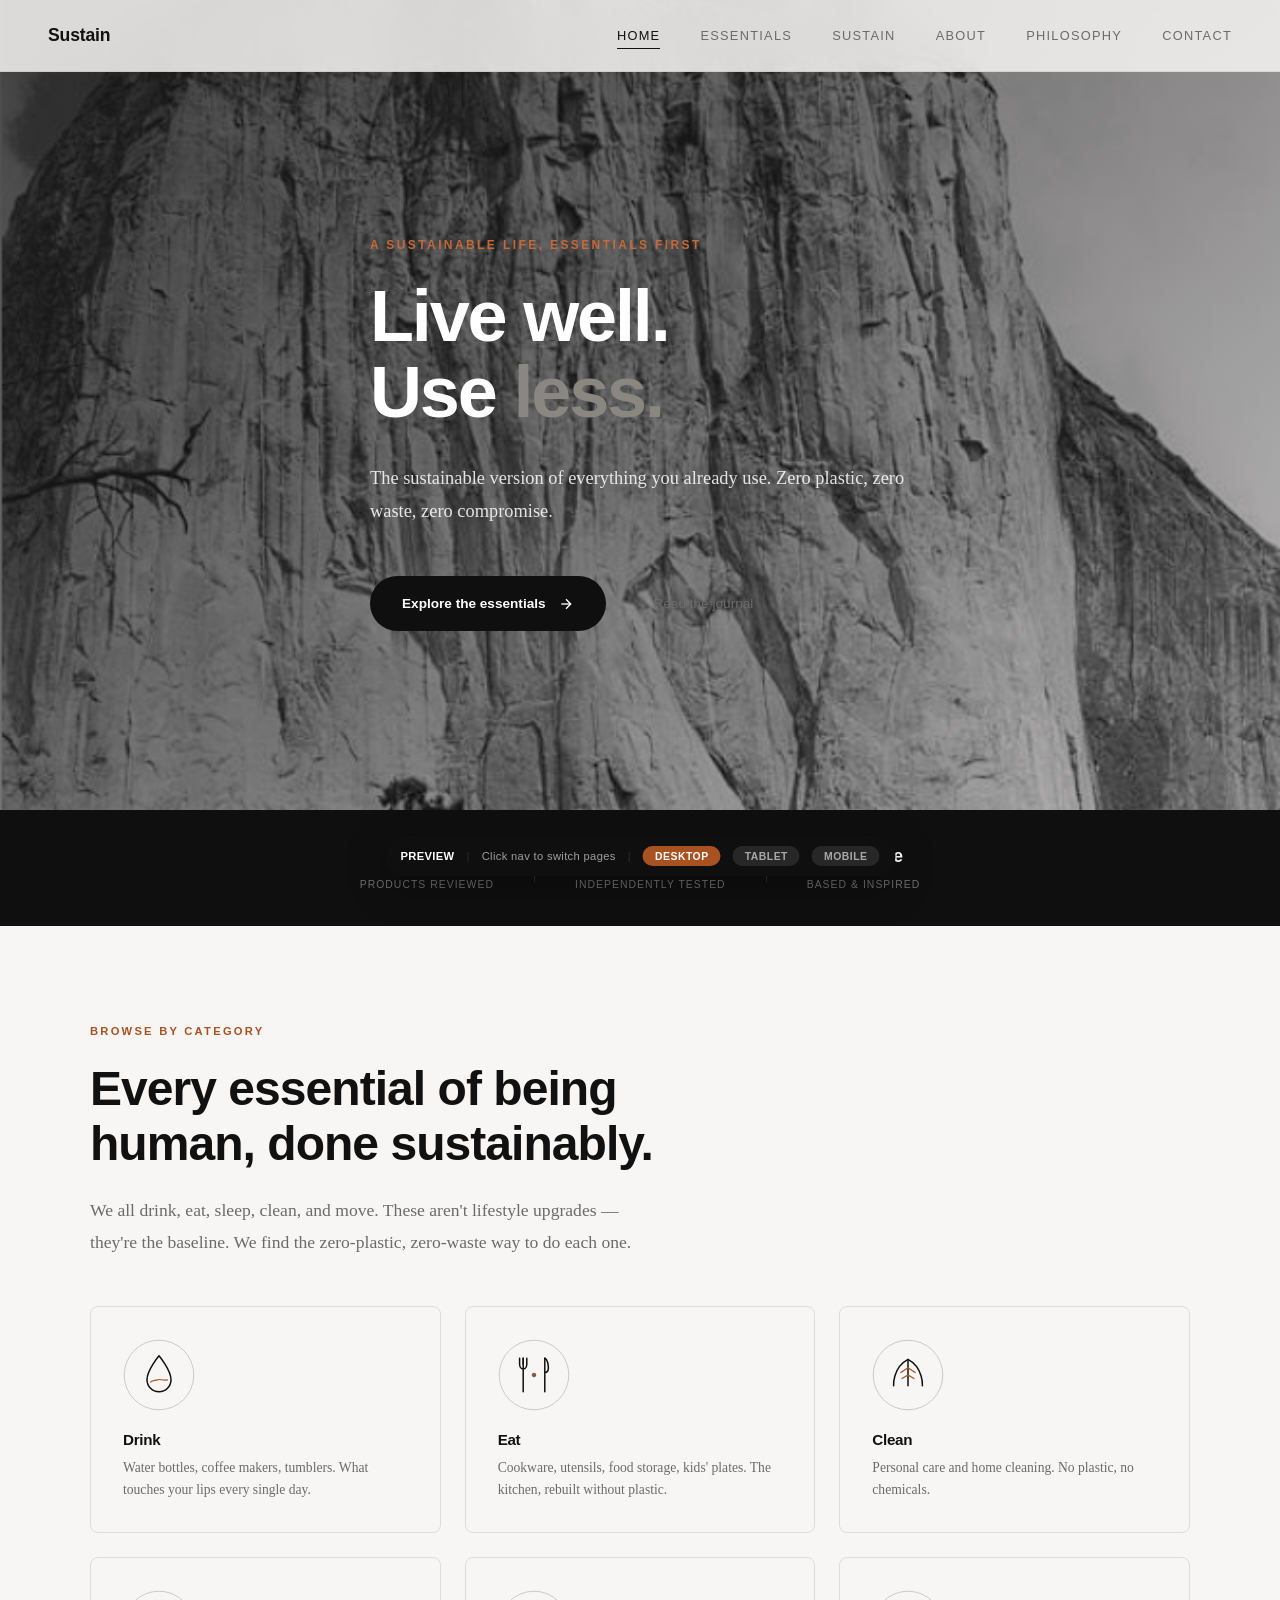
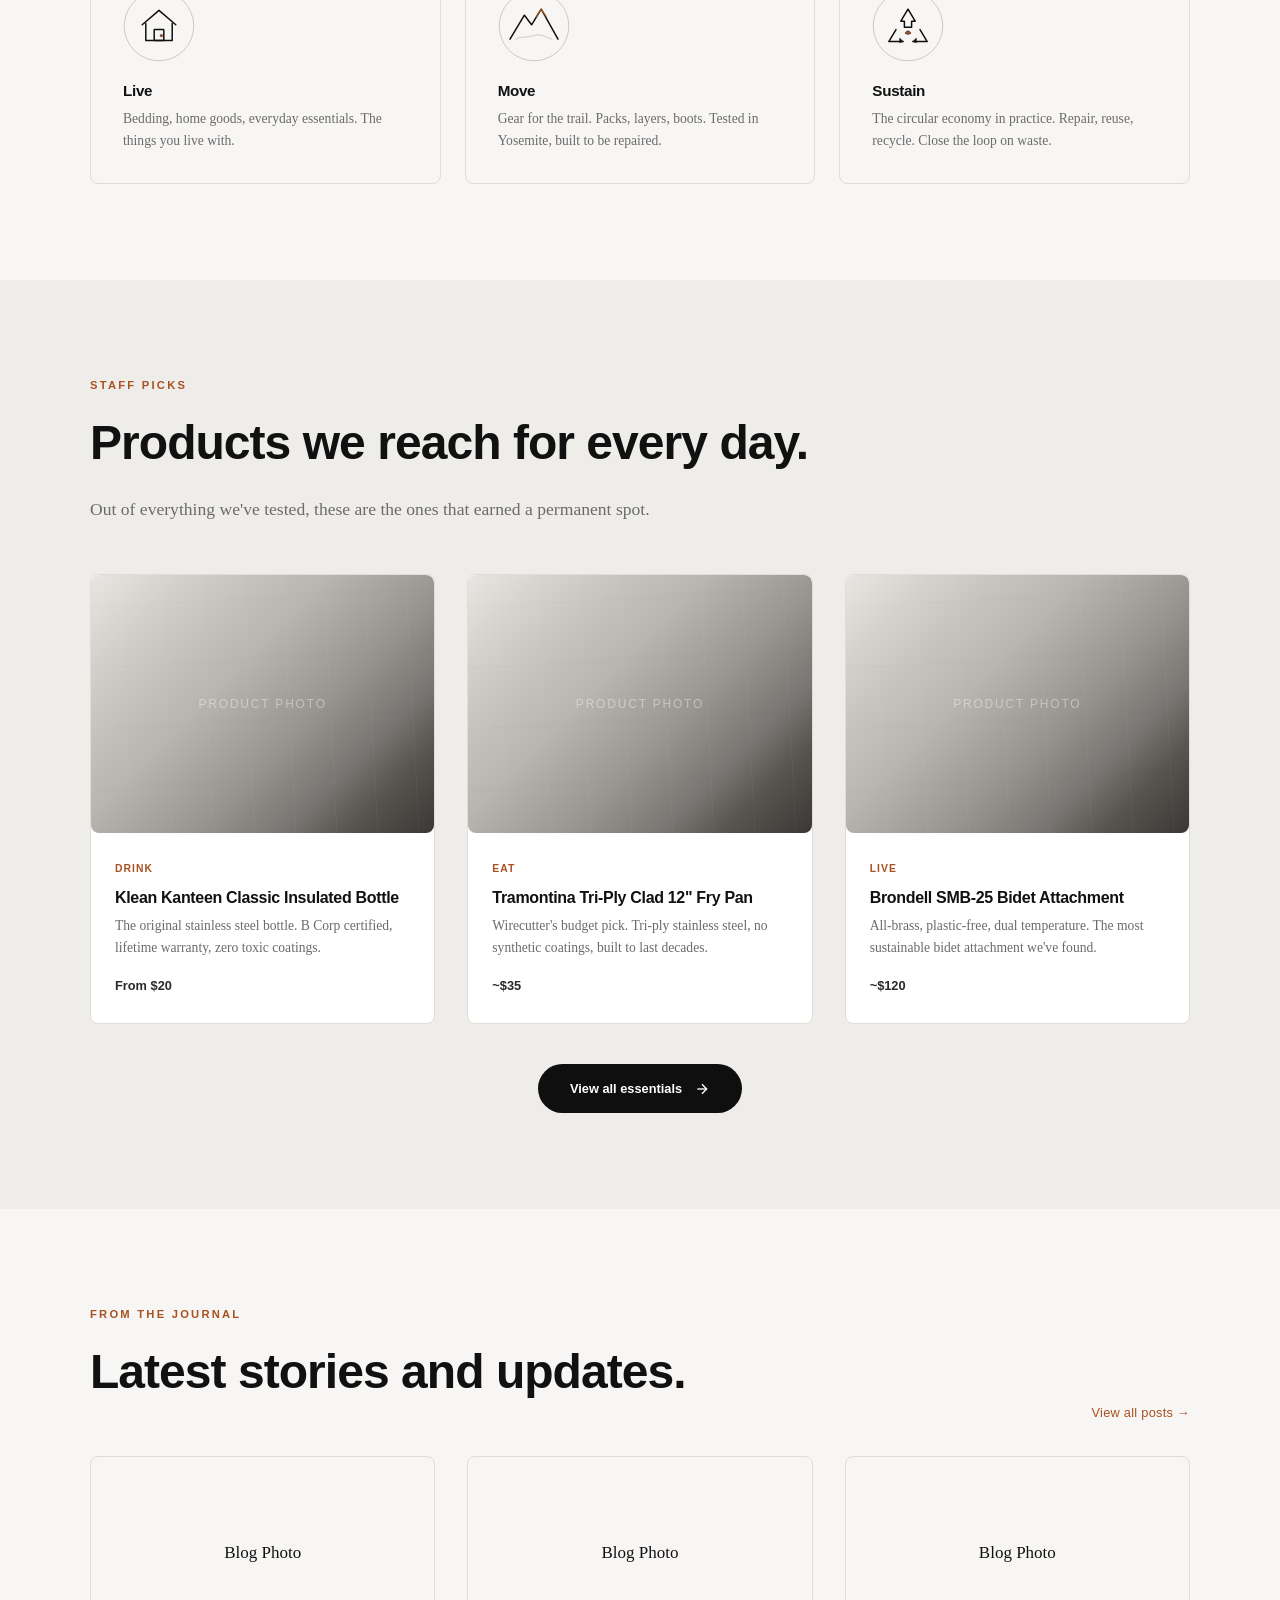
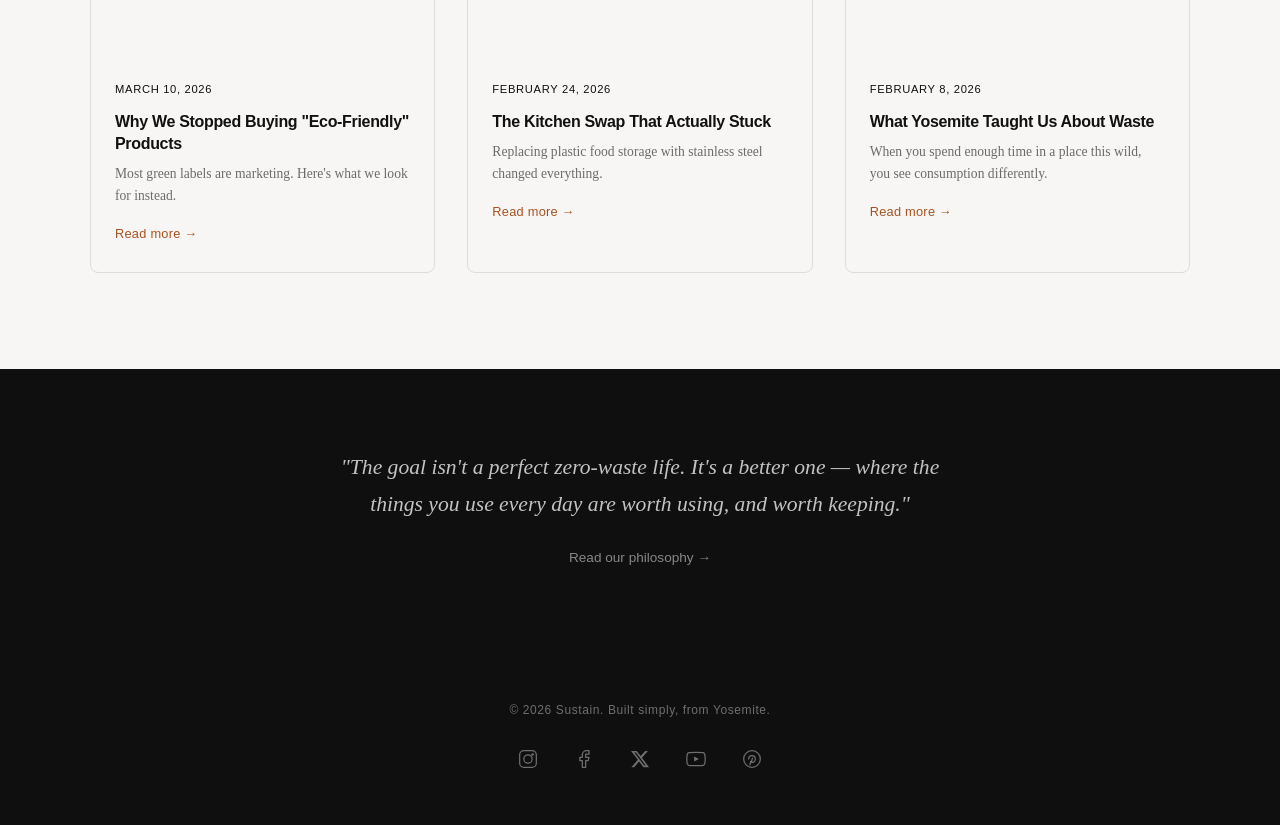
==== index.html @ 2520580f "Add index.html for GitHub Pages compatibility Copies preview.html to index.html so GitHub Pages serv" ====
<!DOCTYPE html>
<html lang="en">
<head>
    <meta charset="UTF-8">
    <meta name="viewport" content="width=device-width, initial-scale=1">
    <title>Sustain — Website Preview</title>
    <style>
/* ═══════════════════════════════════════════════════════════════════════════
   EL CAPITAN — Ultra-modern, smooth granite aesthetic
   Cool stone, dark mineral veins, one warm rust accent.
   Feels like touching the face of a 3,000-foot monolith.
   ═══════════════════════════════════════════════════════════════════════════ */

:root {
    --primary:       #0F0F0F;
    --accent:        #A85121;
    --accent-warm:   #C4693A;
    --stone-dark:    #2A2A2A;
    --stone-mid:     #8A8680;
    --stone-light:   #C8C5BF;
    --stone-pale:    #E8E6E2;
    --surface:       #F7F6F4;
    --surface-alt:   #EFEDEA;
    --text:          #111111;
    --text-secondary:#6B6B6B;
    --border:        #E0DDD8;

    --font-display: 'Helvetica Neue', Helvetica, Arial, sans-serif;
    --font-body:    Georgia, 'Times New Roman', serif;
    --font-mono:    'SF Mono', 'Consolas', monospace;

    --ease-out: cubic-bezier(0.16, 1, 0.3, 1);
    --ease-smooth: cubic-bezier(0.4, 0, 0.2, 1);
    --radius-sm: 4px;
    --radius-md: 8px;
    --radius-lg: 16px;
}

*, *::before, *::after { box-sizing: border-box; margin: 0; padding: 0; }

html { scroll-behavior: smooth; }

body {
    font-family: var(--font-body);
    font-size: 17px;
    color: var(--text);
    background-color: var(--surface);
    line-height: 1.7;
    -webkit-font-smoothing: antialiased;
    -moz-osx-font-smoothing: grayscale;
    overflow-x: hidden;
}

::selection {
    background-color: var(--accent);
    color: #fff;
}

@media (prefers-reduced-motion: reduce) {
    *, *::before, *::after {
        animation-duration: 0.01ms !important;
        transition-duration: 0.01ms !important;
        scroll-behavior: auto !important;
    }
}

/* ── Skip Link ──────────────────────────────────────────────────────── */
.skip-link {
    position: absolute;
    top: -100%;
    left: 2rem;
    z-index: 10000;
    background: var(--primary);
    color: #fff;
    padding: 0.5rem 1rem;
    font-family: var(--font-display);
    font-size: 0.85rem;
    text-decoration: none;
    border-radius: var(--radius-sm);
}
.skip-link:focus { top: 0.5rem; }

:focus-visible {
    outline: 2px solid var(--accent);
    outline-offset: 2px;
}

/* ── Global Typography ──────────────────────────────────────────────── */

h1, h2, h3, h4 {
    font-family: var(--font-display);
    font-weight: 700;
    line-height: 1.15;
    letter-spacing: -0.02em;
    color: var(--text);
}

p { max-width: 640px; }

a {
    color: var(--accent);
    text-decoration: none;
    transition: color 0.3s var(--ease-smooth);
}
a:hover { color: var(--accent-warm); }

/* ── Navigation ─────────────────────────────────────────────────────── */

.site-nav {
    position: fixed;
    top: 0;
    left: 0;
    right: 0;
    z-index: 1000;
    padding: 0 3rem;
    height: 72px;
    display: flex;
    align-items: center;
    justify-content: space-between;
    background: rgba(247, 246, 244, 0.85);
    backdrop-filter: blur(20px) saturate(180%);
    -webkit-backdrop-filter: blur(20px) saturate(180%);
    border-bottom: 1px solid rgba(0,0,0,0.06);
    transition: background 0.4s var(--ease-smooth);
}

.nav-brand {
    font-family: var(--font-display);
    font-size: 1.1rem;
    font-weight: 700;
    color: var(--text);
    text-decoration: none;
    letter-spacing: -0.01em;
    cursor: pointer;
}
.nav-brand:hover { color: var(--accent); text-decoration: none; }

.nav-links {
    list-style: none;
    display: flex;
    gap: 2.5rem;
}

.nav-links a {
    font-family: var(--font-display);
    font-size: 0.8rem;
    font-weight: 500;
    color: var(--text-secondary);
    text-decoration: none;
    text-transform: uppercase;
    letter-spacing: 0.1em;
    padding: 0.25rem 0;
    position: relative;
    cursor: pointer;
    transition: color 0.3s var(--ease-smooth);
}
.nav-links a::after {
    content: '';
    position: absolute;
    bottom: -2px;
    left: 0;
    width: 0;
    height: 1.5px;
    background: var(--accent);
    transition: width 0.4s var(--ease-out);
}
.nav-links a:hover { color: var(--text); text-decoration: none; }
.nav-links a:hover::after { width: 100%; }
.nav-links a.active { color: var(--text); }
.nav-links a.active::after { width: 100%; background: var(--text); }

/* Hamburger */
.menu-toggle {
    display: none;
    background: none;
    border: none;
    padding: 0.5rem;
    cursor: pointer;
    color: var(--text);
    min-width: 44px;
    min-height: 44px;
    align-items: center;
    justify-content: center;
}
.menu-toggle svg {
    width: 22px;
    height: 22px;
    stroke: currentColor;
    fill: none;
    stroke-width: 2;
    stroke-linecap: round;
}

@media (max-width: 768px) {
    .site-nav { padding: 0 1.5rem; }
    .menu-toggle { display: flex; }
    .nav-links {
        display: none;
        position: absolute;
        top: 72px;
        left: 0;
        right: 0;
        flex-direction: column;
        background: rgba(247, 246, 244, 0.98);
        backdrop-filter: blur(20px);
        padding: 1.5rem 2rem 2rem;
        gap: 0;
        border-bottom: 1px solid var(--border);
    }
    .nav-links.is-open { display: flex; }
    .nav-links li { border-bottom: 1px solid var(--border); }
    .nav-links li:last-child { border-bottom: none; }
    .nav-links a {
        display: block;
        padding: 1rem 0;
        font-size: 0.9rem;
    }
    .nav-links a::after { display: none; }
}

/* ── Page Container ─────────────────────────────────────────────────── */

.page { display: none; }
.page.is-active { display: block; }

/* ── Hero Section ───────────────────────────────────────────────────── */

.hero {
    min-height: 90vh;
    display: flex;
    flex-direction: column;
    justify-content: center;
    padding: 120px 3rem 4rem;
    position: relative;
    overflow: hidden;
}

.hero-img-bg .hero-content { color: #fff; }
.hero-img-bg .hero-tagline { color: var(--accent-warm); }
.hero-img-bg .hero-body { color: rgba(255,255,255,0.85); }
.hero-img-bg h1 { color: #fff; }
.hero-img-bg h1 em { color: rgba(255,255,255,0.5); }

.hero-overlay {
    position: absolute;
    inset: 0;
    background: linear-gradient(
        135deg,
        rgba(26,26,26,0.8) 0%,
        rgba(26,26,26,0.6) 40%,
        rgba(26,26,26,0.3) 100%
    );
    z-index: 0;
}

.hero-actions {
    display: flex;
    align-items: center;
    gap: 1.5rem;
    flex-wrap: wrap;
}

.hero::before {
    content: '';
    position: absolute;
    top: 0;
    left: 0;
    right: 0;
    bottom: 0;
    background:
        radial-gradient(ellipse 80% 60% at 70% 40%, rgba(200, 197, 191, 0.3) 0%, transparent 70%),
        radial-gradient(ellipse 50% 80% at 20% 80%, rgba(168, 81, 33, 0.06) 0%, transparent 60%);
    pointer-events: none;
}

.hero-img-bg::before { display: none; }

/* ── Trust Bar ─────────────────────────────────────────────────────── */

.trust-bar {
    display: flex;
    justify-content: center;
    align-items: center;
    gap: 2.5rem;
    padding: 2rem 3rem;
    background: var(--primary);
    flex-wrap: wrap;
}

.trust-item {
    display: flex;
    flex-direction: column;
    align-items: center;
    gap: 0.25rem;
}

.trust-number {
    font-family: var(--font-display);
    font-size: 1.1rem;
    font-weight: 700;
    color: #fff;
    letter-spacing: 0.02em;
}

.trust-label {
    font-family: var(--font-display);
    font-size: 0.65rem;
    font-weight: 500;
    color: rgba(255,255,255,0.4);
    text-transform: uppercase;
    letter-spacing: 0.1em;
}

.trust-divider {
    width: 1px;
    height: 28px;
    background: rgba(255,255,255,0.12);
}

/* ── Category Row (light version of feature cards) ─────────────────── */

.category-row {
    display: grid;
    grid-template-columns: repeat(3, 1fr);
    gap: 1.5rem;
    margin-top: 3rem;
}

.category-row .feature-card {
    padding: 2rem;
    border-radius: var(--radius-md);
    background: var(--surface);
    border: 1px solid var(--border);
    transition: all 0.3s var(--ease-out);
}

.category-row .feature-card:hover {
    border-color: var(--stone-mid);
    transform: translateY(-3px);
    box-shadow: 0 12px 40px rgba(0,0,0,0.06);
}

.category-row .feature-card h3 { color: var(--text); font-size: 0.95rem; margin-bottom: 0.5rem; }
.category-row .feature-card p { color: var(--text-secondary); font-size: 0.85rem; line-height: 1.6; }

.category-row .feature-icon svg { stroke: var(--stone-dark) !important; }
.category-row .feature-icon svg path[fill="#A85121"] { fill: var(--accent) !important; }
.category-row .feature-icon svg line[stroke="#A85121"] { stroke: var(--accent) !important; }
.category-row .feature-icon svg path[stroke="#A85121"] { stroke: var(--accent) !important; }
.category-row .feature-icon svg polygon[fill="#A85121"] { fill: var(--accent) !important; }
.category-row .feature-icon svg polygon[fill="#fff"] { fill: var(--stone-dark) !important; }

@media (max-width: 900px) { .category-row { grid-template-columns: repeat(2, 1fr); } }
@media (max-width: 600px) { .category-row { grid-template-columns: 1fr; } }

/* ── Featured Picks ────────────────────────────────────────────────── */

.featured-row {
    display: grid;
    grid-template-columns: repeat(3, 1fr);
    gap: 2rem;
    margin-top: 2.5rem;
}

.featured-card {
    border-radius: var(--radius-md);
    overflow: hidden;
    background: #fff;
    border: 1px solid var(--border);
    transition: all 0.3s var(--ease-out);
}

.featured-card:hover {
    border-color: var(--stone-mid);
    transform: translateY(-3px);
    box-shadow: 0 12px 40px rgba(0,0,0,0.06);
}

.featured-body {
    padding: 1.25rem 1.5rem 1.5rem;
}

.featured-tag {
    font-family: var(--font-display);
    font-size: 0.65rem;
    font-weight: 600;
    text-transform: uppercase;
    letter-spacing: 0.1em;
    color: var(--accent);
}

.featured-card h3 {
    font-size: 1rem;
    margin: 0.4rem 0;
    line-height: 1.3;
}

.featured-card p {
    font-size: 0.85rem;
    line-height: 1.6;
    color: var(--text-secondary);
    margin-bottom: 0.75rem;
}

.featured-price {
    font-family: var(--font-display);
    font-size: 0.8rem;
    font-weight: 600;
    color: var(--stone-dark);
}

@media (max-width: 900px) { .featured-row { grid-template-columns: repeat(2, 1fr); } }
@media (max-width: 600px) { .featured-row { grid-template-columns: 1fr; } }

/* ── Section Header Row ────────────────────────────────────────────── */

.section-header-row {
    display: flex;
    justify-content: space-between;
    align-items: flex-end;
    flex-wrap: wrap;
    gap: 1rem;
    margin-bottom: 0.5rem;
}

.text-link {
    font-family: var(--font-display);
    font-size: 0.8rem;
    font-weight: 500;
    color: var(--accent);
    text-decoration: none;
    letter-spacing: 0.02em;
    white-space: nowrap;
}

.text-link:hover { text-decoration: underline; text-underline-offset: 3px; }

/* ── Mission Quote ─────────────────────────────────────────────────── */

.mission-quote {
    font-family: var(--font-body);
    font-size: 1.35rem;
    line-height: 1.7;
    color: rgba(255,255,255,0.75);
    font-style: italic;
    border: none;
    padding: 0;
    margin: 0;
}

.hero-content {
    max-width: 800px;
    margin: 0 auto;
    position: relative;
    z-index: 1;
}

.hero-tagline {
    font-family: var(--font-display);
    font-size: 0.75rem;
    font-weight: 600;
    text-transform: uppercase;
    letter-spacing: 0.2em;
    color: var(--accent);
    margin-bottom: 1.5rem;
}

.hero h1 {
    font-size: clamp(2.8rem, 6vw, 4.5rem);
    letter-spacing: -0.03em;
    line-height: 1.05;
    margin-bottom: 2rem;
}

.hero h1 em {
    font-style: normal;
    color: var(--stone-mid);
}

.hero-body {
    font-size: 1.15rem;
    color: var(--text-secondary);
    line-height: 1.8;
    max-width: 540px;
    margin-bottom: 3rem;
}

.hero-cta {
    display: inline-flex;
    align-items: center;
    gap: 0.75rem;
    font-family: var(--font-display);
    font-size: 0.85rem;
    font-weight: 600;
    color: #fff;
    background: var(--primary);
    padding: 1rem 2rem;
    border-radius: 100px;
    text-decoration: none;
    transition: all 0.4s var(--ease-out);
    cursor: pointer;
}
.hero-cta:hover {
    background: var(--stone-dark);
    color: #fff;
    text-decoration: none;
    transform: translateY(-1px);
    box-shadow: 0 8px 30px rgba(0,0,0,0.12);
}
.hero-cta svg {
    width: 16px;
    height: 16px;
    stroke: currentColor;
    fill: none;
    stroke-width: 2;
    transition: transform 0.3s var(--ease-out);
}
.hero-cta:hover svg { transform: translateX(3px); }

.hero-secondary {
    display: inline-flex;
    align-items: center;
    gap: 0.5rem;
    font-family: var(--font-display);
    font-size: 0.85rem;
    font-weight: 500;
    color: var(--text-secondary);
    margin-left: 1.5rem;
    cursor: pointer;
    text-decoration: none;
}
.hero-secondary:hover { color: var(--text); }

/* ── Granite Image Placeholder ──────────────────────────────────────── */

.granite-img {
    width: 100%;
    border-radius: var(--radius-lg);
    overflow: hidden;
    position: relative;
    background: linear-gradient(
        135deg,
        #E8E6E2 0%,
        #D4D1CC 15%,
        #C8C5BF 25%,
        #B8B5AF 40%,
        #A8A5A0 50%,
        #989590 60%,
        #787572 75%,
        #585550 85%,
        #3A3835 100%
    );
}

.granite-img::after {
    content: '';
    position: absolute;
    inset: 0;
    background:
        repeating-linear-gradient(
            87deg,
            transparent,
            transparent 40px,
            rgba(255,255,255,0.03) 40px,
            rgba(255,255,255,0.03) 41px
        ),
        repeating-linear-gradient(
            -3deg,
            transparent,
            transparent 60px,
            rgba(0,0,0,0.02) 60px,
            rgba(0,0,0,0.02) 61px
        );
    pointer-events: none;
}

.granite-img .img-label {
    position: absolute;
    top: 50%;
    left: 50%;
    transform: translate(-50%, -50%);
    font-family: var(--font-display);
    font-size: 0.75rem;
    font-weight: 500;
    letter-spacing: 0.15em;
    text-transform: uppercase;
    color: rgba(255,255,255,0.4);
    z-index: 1;
    white-space: nowrap;
}

/* ── Section Layout ─────────────────────────────────────────────────── */

.section {
    padding: 6rem 3rem;
}

.section-dark {
    background: var(--primary);
    color: #fff;
}
.section-dark h2, .section-dark h3 { color: #fff; }
.section-dark p { color: rgba(255,255,255,0.7); }

.section-alt {
    background: var(--surface-alt);
}

.section-inner {
    max-width: 1100px;
    margin: 0 auto;
}

.section-narrow {
    max-width: 680px;
    margin: 0 auto;
}

.section-label {
    font-family: var(--font-display);
    font-size: 0.7rem;
    font-weight: 600;
    text-transform: uppercase;
    letter-spacing: 0.2em;
    color: var(--accent);
    margin-bottom: 1.25rem;
}
.section-dark .section-label { color: var(--accent-warm); }

.section-title {
    font-size: clamp(2rem, 4vw, 3rem);
    letter-spacing: -0.02em;
    margin-bottom: 1.5rem;
}

.section-subtitle {
    font-size: 1.1rem;
    color: var(--text-secondary);
    line-height: 1.8;
    max-width: 560px;
    margin-bottom: 3rem;
}

/* ── Product Grid ───────────────────────────────────────────────────── */

.product-grid {
    display: grid;
    grid-template-columns: repeat(3, 1fr);
    gap: 1.5rem;
    margin-top: 2rem;
}

@media (max-width: 900px) { .product-grid { grid-template-columns: repeat(2, 1fr); } }
@media (max-width: 600px) {
  .product-grid { grid-template-columns: 1fr; }
  .product-card { display: flex; flex-direction: row; }
  .product-card img { width: 40%; min-width: 120px; aspect-ratio: 1/1; flex-shrink: 0; }
  .product-card .card-body { display: flex; flex-direction: column; justify-content: center; padding: 1rem; }
}

.product-card {
    background: #fff;
    border-radius: var(--radius-md);
    overflow: hidden;
    border: 1px solid var(--border);
    transition: all 0.4s var(--ease-out);
    cursor: pointer;
}
.product-card:hover {
    transform: translateY(-4px);
    box-shadow: 0 20px 60px rgba(0,0,0,0.08);
    border-color: transparent;
}

.product-card .card-img {
    aspect-ratio: 4/3;
    background: linear-gradient(135deg, var(--stone-pale) 0%, var(--stone-light) 50%, var(--stone-mid) 100%);
    display: flex;
    align-items: center;
    justify-content: center;
    position: relative;
    overflow: hidden;
}
.product-card .card-img .img-label {
    font-family: var(--font-display);
    font-size: 0.65rem;
    font-weight: 500;
    letter-spacing: 0.12em;
    text-transform: uppercase;
    color: rgba(255,255,255,0.5);
}

.product-card .card-body {
    padding: 1.25rem 1.5rem 1.5rem;
}

.product-card .card-category {
    font-family: var(--font-display);
    font-size: 0.65rem;
    font-weight: 600;
    text-transform: uppercase;
    letter-spacing: 0.12em;
    color: var(--accent);
    margin-bottom: 0.4rem;
}

.product-card h3 {
    font-size: 1rem;
    letter-spacing: -0.01em;
    margin-bottom: 0.5rem;
}

.product-card .card-desc {
    font-size: 0.88rem;
    color: var(--text-secondary);
    line-height: 1.6;
    margin-bottom: 0.75rem;
}

.product-card .card-meta {
    display: flex;
    align-items: center;
    justify-content: space-between;
    padding-top: 0.75rem;
    border-top: 1px solid var(--border);
}

.product-card .card-price {
    font-family: var(--font-display);
    font-size: 0.85rem;
    font-weight: 700;
    color: var(--text);
}

.product-card .card-tag {
    font-family: var(--font-display);
    font-size: 0.6rem;
    font-weight: 600;
    text-transform: uppercase;
    letter-spacing: 0.08em;
    color: var(--accent);
    background: rgba(168, 81, 33, 0.08);
    padding: 0.25rem 0.6rem;
    border-radius: 100px;
}

/* ── Product Detail Page ───────────────────────────────────────────── */

.product-detail {
    max-width: 800px;
    margin: 0 auto;
    padding: 120px 2rem 4rem;
}

.product-detail .back-link {
    display: inline-flex;
    align-items: center;
    gap: 0.4rem;
    font-family: var(--font-display);
    font-size: 0.75rem;
    font-weight: 600;
    text-transform: uppercase;
    letter-spacing: 0.1em;
    color: var(--text-secondary);
    text-decoration: none;
    cursor: pointer;
    margin-bottom: 2rem;
    transition: color 0.3s var(--ease-smooth);
}
.product-detail .back-link:hover { color: var(--accent); }
.product-detail .back-link svg { width: 16px; height: 16px; }

.product-detail .detail-hero {
    aspect-ratio: 16/9;
    background: linear-gradient(135deg, var(--stone-pale) 0%, var(--stone-light) 50%, var(--stone-mid) 100%);
    border-radius: var(--radius-lg);
    display: flex;
    align-items: center;
    justify-content: center;
    margin-bottom: 2.5rem;
    overflow: hidden;
}
.product-detail .detail-hero .img-label {
    font-family: var(--font-display);
    font-size: 0.7rem;
    font-weight: 500;
    letter-spacing: 0.12em;
    text-transform: uppercase;
    color: rgba(255,255,255,0.5);
}

.product-detail .detail-meta-bar {
    display: flex;
    align-items: center;
    gap: 1rem;
    flex-wrap: wrap;
    margin-bottom: 1rem;
}

.product-detail .detail-category {
    font-family: var(--font-display);
    font-size: 0.65rem;
    font-weight: 600;
    text-transform: uppercase;
    letter-spacing: 0.12em;
    color: var(--accent);
}

.product-detail .detail-tag {
    font-family: var(--font-display);
    font-size: 0.6rem;
    font-weight: 600;
    text-transform: uppercase;
    letter-spacing: 0.08em;
    color: var(--accent);
    background: rgba(168, 81, 33, 0.08);
    padding: 0.25rem 0.6rem;
    border-radius: 100px;
}

.product-detail h1 {
    font-size: clamp(1.8rem, 4vw, 2.6rem);
    letter-spacing: -0.03em;
    margin-bottom: 0.5rem;
}

.product-detail .detail-price {
    font-family: var(--font-display);
    font-size: 1.2rem;
    font-weight: 700;
    color: var(--text);
    margin-bottom: 2rem;
}

.product-detail .detail-body {
    font-size: 1.05rem;
    line-height: 1.85;
    color: var(--text-secondary);
    max-width: 680px;
}

.product-detail .detail-body p {
    margin-bottom: 1.5rem;
    max-width: 680px;
}

.product-detail .detail-body h2 {
    font-size: 1.15rem;
    font-weight: 700;
    color: var(--text);
    margin-top: 2.5rem;
    margin-bottom: 0.75rem;
    letter-spacing: -0.01em;
}

.product-detail .detail-specs {
    margin-top: 2.5rem;
    padding-top: 2rem;
    border-top: 1px solid var(--border);
}

.product-detail .detail-specs h2 {
    font-size: 0.75rem;
    font-weight: 600;
    text-transform: uppercase;
    letter-spacing: 0.1em;
    color: var(--text);
    margin-bottom: 1rem;
    margin-top: 0;
}

.product-detail .spec-row {
    display: flex;
    justify-content: space-between;
    padding: 0.6rem 0;
    border-bottom: 1px solid var(--border);
    font-size: 0.9rem;
}
.product-detail .spec-row:last-child { border-bottom: none; }
.product-detail .spec-label {
    font-family: var(--font-display);
    font-weight: 600;
    color: var(--text);
}
.product-detail .spec-value {
    color: var(--text-secondary);
    text-align: right;
}

.product-detail .detail-cta {
    display: inline-block;
    margin-top: 2.5rem;
    padding: 0.85rem 2rem;
    background: var(--primary);
    color: #fff;
    font-family: var(--font-display);
    font-size: 0.8rem;
    font-weight: 600;
    letter-spacing: 0.06em;
    text-transform: uppercase;
    text-decoration: none;
    border-radius: var(--radius-sm);
    transition: all 0.3s var(--ease-smooth);
}
.product-detail .detail-cta:hover {
    background: var(--accent);
    transform: translateY(-1px);
}

/* ── Feature Cards ──────────────────────────────────────────────────── */

.feature-row {
    display: grid;
    grid-template-columns: repeat(3, 1fr);
    gap: 1.5rem;
    margin-top: 3rem;
}

@media (max-width: 900px) { .feature-row { grid-template-columns: repeat(2, 1fr); } }
@media (max-width: 600px) { .feature-row { grid-template-columns: 1fr; } }

.feature-card {
    padding: 2rem;
    border-radius: var(--radius-md);
    background: rgba(255,255,255,0.05);
    border: 1px solid rgba(255,255,255,0.08);
    transition: all 0.4s var(--ease-out);
}
.feature-card:hover {
    background: rgba(255,255,255,0.08);
    transform: translateY(-2px);
}

.feature-icon {
    width: 40px;
    height: 40px;
    border-radius: var(--radius-sm);
    background: var(--accent);
    display: flex;
    align-items: center;
    justify-content: center;
    margin-bottom: 1.25rem;
    font-family: var(--font-display);
    font-size: 1rem;
    color: #fff;
    font-weight: 700;
}

.feature-card h3 {
    font-size: 0.95rem;
    margin-bottom: 0.5rem;
}

.feature-card p {
    font-size: 0.85rem;
    line-height: 1.6;
    color: rgba(255,255,255,0.55);
}

/* ── Evaluation Criteria ────────────────────────────────────────────── */

.criteria-grid {
    display: grid;
    grid-template-columns: repeat(2, 1fr);
    gap: 1.25rem;
    margin: 2.5rem 0;
}

@media (max-width: 600px) { .criteria-grid { grid-template-columns: 1fr; } }

.criteria-item {
    padding: 1.75rem;
    background: #fff;
    border-radius: var(--radius-md);
    border: 1px solid var(--border);
    transition: all 0.3s var(--ease-smooth);
}
.criteria-item:hover {
    border-color: var(--accent);
    box-shadow: 0 4px 20px rgba(168, 81, 33, 0.06);
}

.criteria-num {
    font-family: var(--font-display);
    font-size: 0.65rem;
    font-weight: 700;
    color: var(--accent);
    letter-spacing: 0.1em;
    margin-bottom: 0.75rem;
}

.criteria-item h3 {
    font-size: 1rem;
    margin-bottom: 0.4rem;
}

.criteria-item p {
    font-size: 0.88rem;
    color: var(--text-secondary);
    line-height: 1.6;
}

/* ── Blockquote ─────────────────────────────────────────────────────── */

.quote-block {
    padding: 3rem 0;
    margin: 3rem 0;
    border-top: 1px solid var(--border);
    border-bottom: 1px solid var(--border);
}

.quote-block blockquote {
    font-family: var(--font-display);
    font-size: clamp(1.4rem, 3vw, 1.8rem);
    font-weight: 600;
    line-height: 1.35;
    letter-spacing: -0.01em;
    color: var(--text);
    max-width: 600px;
    position: relative;
    padding-left: 1.5rem;
    border-left: 3px solid var(--accent);
}

.quote-block cite {
    display: block;
    margin-top: 1rem;
    padding-left: 1.5rem;
    font-family: var(--font-display);
    font-size: 0.8rem;
    font-style: normal;
    color: var(--text-secondary);
    letter-spacing: 0.02em;
}

/* ── Contact Form ───────────────────────────────────────────────────── */

.contact-form {
    max-width: 480px;
}

.form-group {
    margin-bottom: 1.5rem;
}

.form-group label {
    display: block;
    font-family: var(--font-display);
    font-size: 0.7rem;
    font-weight: 600;
    text-transform: uppercase;
    letter-spacing: 0.1em;
    color: var(--text-secondary);
    margin-bottom: 0.5rem;
}

.form-group input,
.form-group textarea {
    width: 100%;
    padding: 0.9rem 1rem;
    font-family: var(--font-body);
    font-size: 0.95rem;
    color: var(--text);
    background: #fff;
    border: 1px solid var(--border);
    border-radius: var(--radius-sm);
    transition: border-color 0.3s var(--ease-smooth), box-shadow 0.3s var(--ease-smooth);
}

.form-group input:focus,
.form-group textarea:focus {
    outline: none;
    border-color: var(--accent);
    box-shadow: 0 0 0 3px rgba(168, 81, 33, 0.08);
}

.btn-submit {
    font-family: var(--font-display);
    font-size: 0.85rem;
    font-weight: 600;
    color: #fff;
    background: var(--primary);
    border: none;
    padding: 1rem 2.5rem;
    border-radius: 100px;
    cursor: pointer;
    transition: all 0.4s var(--ease-out);
}
.btn-submit:hover {
    background: var(--stone-dark);
    color: #fff;
    transform: translateY(-1px);
    box-shadow: 0 8px 30px rgba(0,0,0,0.12);
}

/* ── About / Philosophy Content ─────────────────────────────────────── */

.content-body p {
    font-size: 1.05rem;
    line-height: 1.85;
    color: var(--text-secondary);
    margin-bottom: 1.5rem;
}

.content-body p.placeholder {
    padding: 1.25rem 1.5rem;
    background: var(--surface-alt);
    border-radius: var(--radius-sm);
    border-left: 3px solid var(--accent);
    font-family: var(--font-display);
    font-size: 0.88rem;
    color: var(--stone-mid);
    font-style: italic;
}

.content-body h2 {
    font-size: 1.6rem;
    margin-top: 3rem;
    margin-bottom: 1rem;
}

/* ── Blog Grid ──────────────────────────────────────────────────────── */

.blog-grid {
    display: grid;
    grid-template-columns: repeat(2, 1fr);
    gap: 2rem;
}

.blog-grid-3 { grid-template-columns: repeat(3, 1fr); }

@media (max-width: 900px) { .blog-grid, .blog-grid-3 { grid-template-columns: repeat(2, 1fr) !important; } }
@media (max-width: 600px) { .blog-grid, .blog-grid-3 { grid-template-columns: 1fr !important; } }

.blog-card {
    border: 1px solid var(--border);
    border-radius: var(--radius-md);
    overflow: hidden;
    background: var(--surface);
    transition: border-color 0.3s var(--ease-out);
}

.blog-card:hover {
    border-color: var(--text);
}

.blog-card-img {
    aspect-ratio: 16/9;
    background: var(--surface-elevated);
    display: flex;
    align-items: center;
    justify-content: center;
}

.blog-card-body {
    padding: 1.5rem;
}

.blog-date {
    font-family: var(--font-display);
    font-size: 0.7rem;
    color: var(--text-tertiary);
    text-transform: uppercase;
    letter-spacing: 0.06em;
}

.blog-card h3 {
    font-size: 1rem;
    margin: 0.5rem 0;
    line-height: 1.4;
}

.blog-card p {
    font-size: 0.85rem;
    line-height: 1.6;
    color: var(--text-secondary);
    margin-bottom: 0.75rem;
}

.blog-read-more {
    font-family: var(--font-display);
    font-size: 0.8rem;
    color: var(--accent);
    letter-spacing: 0.02em;
}

.blog-card:hover .blog-read-more {
    text-decoration: underline;
    text-underline-offset: 3px;
}

/* ── Footer ─────────────────────────────────────────────────────────── */

.site-footer {
    padding: 3rem;
    background: var(--primary);
    text-align: center;
}

.footer-inner {
    max-width: 680px;
    margin: 0 auto;
    display: flex;
    flex-direction: column;
    align-items: center;
    gap: 1.25rem;
}

.site-footer p {
    font-family: var(--font-display);
    font-size: 0.75rem;
    color: rgba(255,255,255,0.4);
    letter-spacing: 0.05em;
}

.social-links {
    display: flex;
    gap: 1.25rem;
    align-items: center;
}

.social-links a {
    display: flex;
    align-items: center;
    justify-content: center;
    width: 36px;
    height: 36px;
    color: rgba(255,255,255,0.4);
    transition: color 0.2s ease;
    text-decoration: none;
}

.social-links a:hover {
    color: #fff;
    text-decoration: none;
}

.social-links svg {
    width: 20px;
    height: 20px;
}

/* ── Preview Toolbar ────────────────────────────────────────────────── */

.preview-bar {
    position: fixed;
    bottom: 1.5rem;
    left: 50%;
    transform: translateX(-50%);
    z-index: 9999;
    background: var(--primary);
    color: rgba(255,255,255,0.6);
    font-family: var(--font-display);
    font-size: 0.7rem;
    padding: 0.6rem 1rem;
    border-radius: 100px;
    display: flex;
    align-items: center;
    gap: 0.75rem;
    box-shadow: 0 10px 40px rgba(0,0,0,0.3);
    letter-spacing: 0.03em;
}
.preview-bar strong { color: #fff; }
.preview-bar .sep { opacity: 0.2; }
.preview-bar button {
    background: rgba(255,255,255,0.1);
    border: none;
    color: rgba(255,255,255,0.6);
    font-family: var(--font-display);
    font-size: 0.65rem;
    font-weight: 600;
    padding: 0.3rem 0.75rem;
    border-radius: 100px;
    cursor: pointer;
    letter-spacing: 0.05em;
    text-transform: uppercase;
    transition: all 0.2s;
}
.preview-bar button:hover { background: rgba(255,255,255,0.2); color: #fff; }
.preview-bar button.active-size { background: var(--accent); color: #fff; }

/* ── Responsive ─────────────────────────────────────────────────────── */

@media (max-width: 768px) {
    .hero { padding: 100px 1.5rem 3rem; min-height: 70vh; padding-top: 140px; }
    .section { padding: 4rem 1.5rem; }
    .hero-actions { flex-direction: column; align-items: flex-start; }
    .hero-secondary { margin-left: 0; }
    .feature-row { grid-template-columns: 1fr 1fr; }
    .trust-bar { gap: 1.5rem; padding: 1.5rem; }
    .trust-divider { display: none; }
}

@media (max-width: 480px) {
    .feature-row { grid-template-columns: 1fr; }
}
    </style>
</head>
<body>

<a class="skip-link" href="#main-content">Skip to content</a>

<!-- ── Navigation ────────────────────────────────────────────────────── -->
<nav class="site-nav" role="navigation" aria-label="Primary">
    <a class="nav-brand" onclick="showPage('home')">Sustain</a>
    <button class="menu-toggle" aria-expanded="false" aria-label="Open menu" onclick="toggleMenu()">
        <svg viewBox="0 0 24 24" aria-hidden="true">
            <line x1="3" y1="6" x2="21" y2="6"/><line x1="3" y1="12" x2="21" y2="12"/><line x1="3" y1="18" x2="21" y2="18"/>
        </svg>
    </button>
    <ul class="nav-links" id="nav-links">
        <li><a class="active" onclick="showPage('home')" id="nav-home">Home</a></li>
        <li><a onclick="showPage('products')" id="nav-products">Essentials</a></li>
        <li><a onclick="showPage('sustain')" id="nav-sustain">Sustain</a></li>
        <li><a onclick="showPage('about')" id="nav-about">About</a></li>
        <li><a onclick="showPage('philosophy')" id="nav-philosophy">Philosophy</a></li>
        <li><a onclick="showPage('contact')" id="nav-contact">Contact</a></li>
    </ul>
</nav>

<!-- ════════════════════════════════════════════════════════════════════ -->
<!-- PAGE: HOME                                                         -->
<!-- ════════════════════════════════════════════════════════════════════ -->
<div id="page-home" class="page is-active">
    <div id="main-content"></div>

    <!-- ── HERO: Full-bleed image with text overlay ──────────────────── -->
    <section class="hero hero-img-bg">
        <div style="position:absolute;inset:0;z-index:0;">
            <img src="wp-content/themes/flavor-child/images/hero-el-capitan.jpg" alt="El Capitan, Yosemite National Park" style="width:100%;height:100%;object-fit:cover;object-position:center 30%;display:block;">
        </div>
        <div class="hero-overlay"></div>
        <div class="hero-content">
            <p class="hero-tagline">A sustainable life, essentials first</p>
            <h1>Live well.<br>Use <em>less.</em></h1>
            <p class="hero-body">The sustainable version of everything you already use. Zero plastic, zero waste, zero compromise.</p>
            <div class="hero-actions">
                <a class="hero-cta" onclick="showPage('products')">
                    Explore the essentials
                    <svg viewBox="0 0 24 24"><line x1="5" y1="12" x2="19" y2="12"/><polyline points="12 5 19 12 12 19"/></svg>
                </a>
                <a class="hero-secondary" onclick="showPage('sustain')">Read the journal</a>
            </div>
        </div>
    </section>

    <!-- ── TRUST BAR ─────────────────────────────────────────────────── -->
    <section class="trust-bar">
        <div class="trust-item">
            <span class="trust-number">24</span>
            <span class="trust-label">Products Reviewed</span>
        </div>
        <div class="trust-divider"></div>
        <div class="trust-item">
            <span class="trust-number">100%</span>
            <span class="trust-label">Independently Tested</span>
        </div>
        <div class="trust-divider"></div>
        <div class="trust-item">
            <span class="trust-number">Yosemite</span>
            <span class="trust-label">Based &amp; Inspired</span>
        </div>
    </section>

    <!-- ── CATEGORIES ────────────────────────────────────────────────── -->
    <section class="section">
        <div class="section-inner">
            <p class="section-label">Browse by category</p>
            <h2 class="section-title" style="max-width:680px;">Every essential of being human, done sustainably.</h2>
            <p class="section-subtitle">We all drink, eat, sleep, clean, and move. These aren't lifestyle upgrades — they're the baseline. We find the zero-plastic, zero-waste way to do each one.</p>

            <div class="category-row">
                <div class="feature-card" style="cursor:pointer;" onclick="goToSection('products','section-drink')">
                    <div class="feature-icon" style="background:none;width:72px;height:72px;padding:0;">
                        <svg viewBox="0 0 120 120" fill="none" style="width:100%;height:100%;"><circle cx="60" cy="60" r="58" fill="#F7F6F4" stroke="#C8C5BF" stroke-width="1.5"/><path d="M60 28C60 28 40 52 40 68C40 79.046 48.954 88 60 88C71.046 88 80 79.046 80 68C80 52 60 28 60 28Z" stroke="#0F0F0F" stroke-width="2.5" stroke-linecap="round" stroke-linejoin="round"/><path d="M46 72C50 68 54 70 58 68C62 66 66 70 74 68" stroke="#A85121" stroke-width="2" stroke-linecap="round"/></svg>
                    </div>
                    <h3>Drink</h3>
                    <p>Water bottles, coffee makers, tumblers. What touches your lips every single day.</p>
                </div>
                <div class="feature-card" style="cursor:pointer;" onclick="goToSection('products','section-eat')">
                    <div class="feature-icon" style="background:none;width:72px;height:72px;padding:0;">
                        <svg viewBox="0 0 120 120" fill="none" style="width:100%;height:100%;"><circle cx="60" cy="60" r="58" fill="#F7F6F4" stroke="#C8C5BF" stroke-width="1.5"/><path d="M42 32V50M42 50V88M42 50C42 50 36 50 36 42V32M42 50C42 50 48 50 48 42V32" stroke="#0F0F0F" stroke-width="2.5" stroke-linecap="round" stroke-linejoin="round"/><line x1="42" y1="32" x2="42" y2="42" stroke="#0F0F0F" stroke-width="2.5" stroke-linecap="round"/><path d="M78 32C78 32 84 34 84 48C84 54 81 56 78 56V88" stroke="#0F0F0F" stroke-width="2.5" stroke-linecap="round" stroke-linejoin="round"/><line x1="78" y1="32" x2="78" y2="56" stroke="#0F0F0F" stroke-width="2.5" stroke-linecap="round"/><circle cx="60" cy="60" r="3" fill="#A85121"/></svg>
                    </div>
                    <h3>Eat</h3>
                    <p>Cookware, utensils, food storage, kids' plates. The kitchen, rebuilt without plastic.</p>
                </div>
                <div class="feature-card" style="cursor:pointer;" onclick="goToSection('products','section-clean')">
                    <div class="feature-icon" style="background:none;width:72px;height:72px;padding:0;">
                        <svg viewBox="0 0 120 120" fill="none" style="width:100%;height:100%;"><circle cx="60" cy="60" r="58" fill="#F7F6F4" stroke="#C8C5BF" stroke-width="1.5"/><path d="M36 78C36 78 34 48 60 34C86 48 84 78 84 78" stroke="#0F0F0F" stroke-width="2.5" stroke-linecap="round" stroke-linejoin="round"/><path d="M60 34V78" stroke="#0F0F0F" stroke-width="2.5" stroke-linecap="round"/><path d="M60 48L48 56" stroke="#A85121" stroke-width="2" stroke-linecap="round"/><path d="M60 48L72 56" stroke="#A85121" stroke-width="2" stroke-linecap="round"/><path d="M60 60L50 66" stroke="#A85121" stroke-width="2" stroke-linecap="round"/><path d="M60 60L70 66" stroke="#A85121" stroke-width="2" stroke-linecap="round"/></svg>
                    </div>
                    <h3>Clean</h3>
                    <p>Personal care and home cleaning. No plastic, no chemicals.</p>
                </div>
                <div class="feature-card" style="cursor:pointer;" onclick="goToSection('products','section-live')">
                    <div class="feature-icon" style="background:none;width:72px;height:72px;padding:0;">
                        <svg viewBox="0 0 120 120" fill="none" style="width:100%;height:100%;"><circle cx="60" cy="60" r="58" fill="#F7F6F4" stroke="#C8C5BF" stroke-width="1.5"/><path d="M32 58L60 34L88 58" stroke="#0F0F0F" stroke-width="2.5" stroke-linecap="round" stroke-linejoin="round"/><path d="M38 56V84H82V56" stroke="#0F0F0F" stroke-width="2.5" stroke-linecap="round" stroke-linejoin="round"/><rect x="52" y="66" width="16" height="18" rx="1" stroke="#0F0F0F" stroke-width="2.5" stroke-linecap="round" stroke-linejoin="round"/><circle cx="64" cy="76" r="2" fill="#A85121"/></svg>
                    </div>
                    <h3>Live</h3>
                    <p>Bedding, home goods, everyday essentials. The things you live with.</p>
                </div>
                <div class="feature-card" style="cursor:pointer;" onclick="goToSection('products','section-move')">
                    <div class="feature-icon" style="background:none;width:72px;height:72px;padding:0;">
                        <svg viewBox="0 0 120 120" fill="none" style="width:100%;height:100%;"><circle cx="60" cy="60" r="58" fill="#F7F6F4" stroke="#C8C5BF" stroke-width="1.5"/><path d="M20 82L44 42L56 58L72 32L100 82" stroke="#0F0F0F" stroke-width="2.5" stroke-linecap="round" stroke-linejoin="round"/><path d="M64 44L72 32L80 44" stroke="#A85121" stroke-width="2" stroke-linecap="round" stroke-linejoin="round"/><path d="M30 82C40 76 50 80 60 76C70 72 80 78 90 82" stroke="#C8C5BF" stroke-width="1.5" stroke-linecap="round"/></svg>
                    </div>
                    <h3>Move</h3>
                    <p>Gear for the trail. Packs, layers, boots. Tested in Yosemite, built to be repaired.</p>
                </div>
                <div class="feature-card" style="cursor:pointer;" onclick="showPage('sustain')">
                    <div class="feature-icon" style="background:none;width:72px;height:72px;padding:0;">
                        <svg viewBox="0 0 120 120" fill="none" style="width:100%;height:100%;"><circle cx="60" cy="60" r="58" fill="#F7F6F4" stroke="#C8C5BF" stroke-width="1.5"/><path d="M60 32L48 52H54V62H66V52H72L60 32Z" stroke="#0F0F0F" stroke-width="2.5" stroke-linecap="round" stroke-linejoin="round"/><path d="M40 66L28 86H52" stroke="#0F0F0F" stroke-width="2.5" stroke-linecap="round" stroke-linejoin="round"/><path d="M80 66L92 86H68" stroke="#0F0F0F" stroke-width="2.5" stroke-linecap="round" stroke-linejoin="round"/><polygon points="52,86 46,80 46,88" fill="#0F0F0F"/><polygon points="68,86 74,80 74,88" fill="#0F0F0F"/><path d="M55 72Q60 64 65 72Q60 76 55 72" fill="#A85121"/></svg>
                    </div>
                    <h3>Sustain</h3>
                    <p>The circular economy in practice. Repair, reuse, recycle. Close the loop on waste.</p>
                </div>
            </div>
        </div>
    </section>

    <!-- ── FEATURED PICKS ────────────────────────────────────────────── -->
    <section class="section section-alt">
        <div class="section-inner">
            <p class="section-label">Staff picks</p>
            <h2 class="section-title">Products we reach for every day.</h2>
            <p class="section-subtitle">Out of everything we've tested, these are the ones that earned a permanent spot.</p>
            <div class="featured-row">
                <div class="featured-card" onclick="showPage('products');showProduct('Klean Kanteen Classic Insulated Bottle')" style="cursor:pointer;">
                    <div class="granite-img" style="aspect-ratio:4/3;border-radius:var(--radius-md);">
                        <span class="img-label">Product Photo</span>
                    </div>
                    <div class="featured-body">
                        <span class="featured-tag">Drink</span>
                        <h3>Klean Kanteen Classic Insulated Bottle</h3>
                        <p>The original stainless steel bottle. B Corp certified, lifetime warranty, zero toxic coatings.</p>
                        <span class="featured-price">From $20</span>
                    </div>
                </div>
                <div class="featured-card" onclick="showPage('products');showProduct('Tramontina Tri-Ply Clad 12&quot; Fry Pan')" style="cursor:pointer;">
                    <div class="granite-img" style="aspect-ratio:4/3;border-radius:var(--radius-md);">
                        <span class="img-label">Product Photo</span>
                    </div>
                    <div class="featured-body">
                        <span class="featured-tag">Eat</span>
                        <h3>Tramontina Tri-Ply Clad 12" Fry Pan</h3>
                        <p>Wirecutter's budget pick. Tri-ply stainless steel, no synthetic coatings, built to last decades.</p>
                        <span class="featured-price">~$35</span>
                    </div>
                </div>
                <div class="featured-card" onclick="showPage('products');showProduct('Brondell SMB-25 Bidet Attachment')" style="cursor:pointer;">
                    <div class="granite-img" style="aspect-ratio:4/3;border-radius:var(--radius-md);">
                        <span class="img-label">Product Photo</span>
                    </div>
                    <div class="featured-body">
                        <span class="featured-tag">Live</span>
                        <h3>Brondell SMB-25 Bidet Attachment</h3>
                        <p>All-brass, plastic-free, dual temperature. The most sustainable bidet attachment we've found.</p>
                        <span class="featured-price">~$120</span>
                    </div>
                </div>
            </div>
            <div style="text-align:center; margin-top:2.5rem;">
                <a class="hero-cta" onclick="showPage('products')" style="font-size:0.8rem; padding:0.85rem 2rem;">
                    View all essentials
                    <svg viewBox="0 0 24 24"><line x1="5" y1="12" x2="19" y2="12"/><polyline points="12 5 19 12 12 19"/></svg>
                </a>
            </div>
        </div>
    </section>

    <!-- ── FROM THE JOURNAL ──────────────────────────────────────────── -->
    <section class="section">
        <div class="section-inner">
            <div class="section-header-row">
                <div>
                    <p class="section-label">From the Journal</p>
                    <h2 class="section-title">Latest stories and updates.</h2>
                </div>
                <a class="text-link" onclick="showPage('sustain')" style="cursor:pointer;">View all posts &rarr;</a>
            </div>
            <div class="blog-grid blog-grid-3" style="margin-top: 2rem;">
                <article class="blog-card">
                    <div class="blog-card-img"><span class="img-label">Blog Photo</span></div>
                    <div class="blog-card-body">
                        <time class="blog-date">March 10, 2026</time>
                        <h3>Why We Stopped Buying "Eco-Friendly" Products</h3>
                        <p>Most green labels are marketing. Here's what we look for instead.</p>
                        <span class="blog-read-more">Read more &rarr;</span>
                    </div>
                </article>
                <article class="blog-card">
                    <div class="blog-card-img"><span class="img-label">Blog Photo</span></div>
                    <div class="blog-card-body">
                        <time class="blog-date">February 24, 2026</time>
                        <h3>The Kitchen Swap That Actually Stuck</h3>
                        <p>Replacing plastic food storage with stainless steel changed everything.</p>
                        <span class="blog-read-more">Read more &rarr;</span>
                    </div>
                </article>
                <article class="blog-card">
                    <div class="blog-card-img"><span class="img-label">Blog Photo</span></div>
                    <div class="blog-card-body">
                        <time class="blog-date">February 8, 2026</time>
                        <h3>What Yosemite Taught Us About Waste</h3>
                        <p>When you spend enough time in a place this wild, you see consumption differently.</p>
                        <span class="blog-read-more">Read more &rarr;</span>
                    </div>
                </article>
            </div>
        </div>
    </section>

    <!-- ── MISSION CALLOUT ───────────────────────────────────────────── -->
    <section class="section section-dark" style="padding:5rem 3rem;">
        <div class="section-inner" style="text-align:center; max-width:640px;">
            <blockquote class="mission-quote">
                "The goal isn't a perfect zero-waste life. It's a better one — where the things you use every day are worth using, and worth keeping."
            </blockquote>
            <a class="hero-secondary" onclick="showPage('philosophy')" style="color:rgba(255,255,255,0.5); margin-left:0; margin-top:1.5rem; display:inline-flex;">Read our philosophy &rarr;</a>
        </div>
    </section>
</div>

<!-- ════════════════════════════════════════════════════════════════════ -->
<!-- PAGE: ESSENTIALS                                                   -->
<!-- ════════════════════════════════════════════════════════════════════ -->
<div id="page-products" class="page">

    <!-- Essentials Hero -->
    <section class="section" style="padding-top: 120px; padding-bottom: 3rem;">
        <div class="section-inner">
            <p class="section-label">The Essentials</p>
            <h2 class="section-title" style="max-width:700px;">The sustainable version of everything you already use.</h2>
            <p class="section-subtitle">Organized by the basics of being human. Zero plastic. High quality. Things that last.</p>
        </div>
    </section>

    <!-- ── DRINK ─────────────────────────────────────────────────────── -->
    <section id="section-drink" class="section section-alt" style="padding-top: 3rem;">
        <div class="section-inner">
            <p class="section-label">01 &mdash; Drink</p>
            <h2 class="section-title" style="font-size: clamp(1.6rem, 3vw, 2.2rem);">What touches your lips every day.</h2>
            <p style="color: var(--text-secondary); max-width: 560px; margin-bottom: 2rem;">Water, coffee, tea. The things you drink most deserve containers that won't leach microplastics into every sip.</p>
            <div class="product-grid">
                <div class="product-card" onclick="showProduct('Klean Kanteen Classic Insulated Bottle')">
                    <div class="card-img"><span class="img-label">Product Photo</span></div>
                    <div class="card-body">
                        <p class="card-category">Water Bottle</p>
                        <h3>Klean Kanteen Classic Insulated Bottle</h3>
                        <p class="card-desc">The original stainless steel bottle. B Corp certified, lifetime warranty, zero toxic coatings.</p>
                        <div class="card-meta">
                            <span class="card-price">From $20</span>
                            <span class="card-tag">B Corp Certified</span>
                        </div>
                    </div>
                </div>
                <div class="product-card" onclick="showProduct('Klean Kanteen Classic 27 oz')">
                    <div class="card-img"><span class="img-label">Product Photo</span></div>
                    <div class="card-body">
                        <p class="card-category">Water Bottle</p>
                        <h3>Klean Kanteen Classic 27 oz</h3>
                        <p class="card-desc">18/8 food-grade stainless steel. Fully recyclable, no coatings to chip. Six years in and it works exactly like day one.</p>
                        <div class="card-meta">
                            <span class="card-price">~$25</span>
                            <span class="card-tag">Stainless Steel</span>
                        </div>
                    </div>
                </div>
                <div class="product-card">
                    <div class="card-img"><span class="img-label">Product Photo</span></div>
                    <div class="card-body">
                        <p class="card-category">Coffee</p>
                        <h3>Chemex Classic 6-Cup</h3>
                        <p class="card-desc">Borosilicate glass and a wood collar. Zero plastic parts. Makes exceptional pour-over coffee and looks beautiful on a counter for decades.</p>
                        <div class="card-meta">
                            <span class="card-price">~$47</span>
                            <span class="card-tag">All Glass</span>
                        </div>
                    </div>
                </div>
                <div class="product-card">
                    <div class="card-img"><span class="img-label">Product Photo</span></div>
                    <div class="card-body">
                        <p class="card-category">Travel Mug</p>
                        <h3>YETI Rambler 20 oz Tumbler</h3>
                        <p class="card-desc">Double-wall vacuum insulated stainless steel. No plastic liner. Keeps coffee hot for hours. Virtually indestructible.</p>
                        <div class="card-meta">
                            <span class="card-price">~$35</span>
                            <span class="card-tag">Insulated Steel</span>
                        </div>
                    </div>
                </div>
                <div class="product-card">
                    <div class="card-img"><span class="img-label">Product Photo</span></div>
                    <div class="card-body">
                        <p class="card-category">Thermos</p>
                        <h3>Stanley Classic Vacuum Bottle 1.5 qt</h3>
                        <p class="card-desc">The original. 18/8 stainless steel, BPA-free, no plastic liner. Reddit's most-recommended thermos — some users report theirs lasting 30+ years. Lifetime warranty.</p>
                        <div class="card-meta">
                            <span class="card-price">~$40</span>
                            <span class="card-tag">Lifetime Warranty</span>
                        </div>
                    </div>
                </div>
            </div>
        </div>
    </section>

    <!-- ── EAT ───────────────────────────────────────────────────────── -->
    <section id="section-eat" class="section">
        <div class="section-inner">
            <p class="section-label">02 &mdash; Eat</p>
            <h2 class="section-title" style="font-size: clamp(1.6rem, 3vw, 2.2rem);">The kitchen, rebuilt without plastic.</h2>
            <p style="color: var(--text-secondary); max-width: 560px; margin-bottom: 2rem;">Cookware, utensils, food storage, kids' plates. Everything that touches your food should be as clean as the food itself.</p>
            <div class="product-grid">
                <div class="product-card" onclick="showProduct('Tramontina Tri-Ply Clad 12&quot; Fry Pan')">
                    <div class="card-img"><span class="img-label">Product Photo</span></div>
                    <div class="card-body">
                        <p class="card-category">Cookware</p>
                        <h3>Tramontina Tri-Ply Clad 12" Fry Pan</h3>
                        <p class="card-desc">Wirecutter's budget pick. Tri-ply stainless steel, no synthetic coatings, built to last decades.</p>
                        <div class="card-meta">
                            <span class="card-price">~$35</span>
                            <span class="card-tag">Wirecutter Pick</span>
                        </div>
                    </div>
                </div>
                <div class="product-card">
                    <div class="card-img"><span class="img-label">Product Photo</span></div>
                    <div class="card-body">
                        <p class="card-category">Cookware</p>
                        <h3>All-Clad D3 Stainless 10-Piece Set</h3>
                        <p class="card-desc">Tri-ply bonded stainless steel. No coatings, no PFAS, no plastic handles. Made in the USA. Lasts a lifetime — literally.</p>
                        <div class="card-meta">
                            <span class="card-price">~$700</span>
                            <span class="card-tag">Made in USA</span>
                        </div>
                    </div>
                </div>
                <div class="product-card">
                    <div class="card-img"><span class="img-label">Product Photo</span></div>
                    <div class="card-body">
                        <p class="card-category">Kids Cutlery</p>
                        <h3>Ahimsa Stainless Steel Kids Set</h3>
                        <p class="card-desc">Made from recycled medical-grade stainless steel. Rainbow finish without paint or dyes. Fork, spoon, knife sized for small hands.</p>
                        <div class="card-meta">
                            <span class="card-price">~$30</span>
                            <span class="card-tag">Recycled Steel</span>
                        </div>
                    </div>
                </div>
                <div class="product-card">
                    <div class="card-img"><span class="img-label">Product Photo</span></div>
                    <div class="card-body">
                        <p class="card-category">Food Storage</p>
                        <h3>Bee's Wrap Assorted 3-Pack</h3>
                        <p class="card-desc">Organic cotton, beeswax, tree resin. Replaces plastic wrap completely. Washable, reusable for a year, then compostable.</p>
                        <div class="card-meta">
                            <span class="card-price">~$18</span>
                            <span class="card-tag">Compostable</span>
                        </div>
                    </div>
                </div>
                <div class="product-card">
                    <div class="card-img"><span class="img-label">Product Photo</span></div>
                    <div class="card-body">
                        <p class="card-category">Skillet</p>
                        <h3>Lodge 10.25" Cast Iron Skillet</h3>
                        <p class="card-desc">Pre-seasoned cast iron, zero coatings, zero plastic. r/BuyItForLife's single most recommended kitchen item. Improves with age. Passes down through generations.</p>
                        <div class="card-meta">
                            <span class="card-price">~$20</span>
                            <span class="card-tag">Made in USA</span>
                        </div>
                    </div>
                </div>
                <div class="product-card">
                    <div class="card-img"><span class="img-label">Product Photo</span></div>
                    <div class="card-body">
                        <p class="card-category">Dutch Oven</p>
                        <h3>Le Creuset Signature Dutch Oven</h3>
                        <p class="card-desc">Enameled cast iron, no plastic anywhere. Lifetime warranty. The most gifted and inherited piece of cookware on Reddit. Braising, baking, searing — one pot does it all.</p>
                        <div class="card-meta">
                            <span class="card-price">~$370</span>
                            <span class="card-tag">Lifetime Warranty</span>
                        </div>
                    </div>
                </div>
                <div class="product-card">
                    <div class="card-img"><span class="img-label">Product Photo</span></div>
                    <div class="card-body">
                        <p class="card-category">Cutting Board</p>
                        <h3>John Boos Maple Edge-Grain Block</h3>
                        <p class="card-desc">Solid North American hard maple. No plastic, no glues that off-gas. Mineral oil finish. Reddit consensus: the last cutting board you'll buy. NSF certified.</p>
                        <div class="card-meta">
                            <span class="card-price">~$120</span>
                            <span class="card-tag">Solid Wood</span>
                        </div>
                    </div>
                </div>
            </div>
        </div>
    </section>

    <!-- ── CLEAN ─────────────────────────────────────────────────────── -->
    <section id="section-clean" class="section section-alt">
        <div class="section-inner">
            <p class="section-label">03 &mdash; Clean</p>
            <h2 class="section-title" style="font-size: clamp(1.6rem, 3vw, 2.2rem);">Clean body, clean home, clean conscience.</h2>
            <p style="color: var(--text-secondary); max-width: 560px; margin-bottom: 2rem;">Personal care, household cleaners, laundry. The products you use on your body and in your home every day shouldn't come wrapped in plastic or loaded with chemicals.</p>
            <div class="product-grid">
                <div class="product-card">
                    <div class="card-img"><span class="img-label">Product Photo</span></div>
                    <div class="card-body">
                        <p class="card-category">Deodorant</p>
                        <h3>Ethique Botanica Deodorant Bar</h3>
                        <p class="card-desc">Solid bar, zero plastic packaging. Compostable wrapper. Aluminum-free, vegan, effective for a full active day. One bar lasts 3+ months.</p>
                        <div class="card-meta">
                            <span class="card-price">~$13</span>
                            <span class="card-tag">Zero Waste</span>
                        </div>
                    </div>
                </div>
                <div class="product-card">
                    <div class="card-img"><span class="img-label">Product Photo</span></div>
                    <div class="card-body">
                        <p class="card-category">Shampoo</p>
                        <h3>HiBAR Solid Shampoo + Conditioner</h3>
                        <p class="card-desc">Salon-quality solid bars. No plastic bottles, ever. Each bar replaces 2 plastic bottles. Plant-based, sulfate-free.</p>
                        <div class="card-meta">
                            <span class="card-price">~$15</span>
                            <span class="card-tag">Plastic-Free</span>
                        </div>
                    </div>
                </div>
                <div class="product-card">
                    <div class="card-img"><span class="img-label">Product Photo</span></div>
                    <div class="card-body">
                        <p class="card-category">Oral Care</p>
                        <h3>Bite Toothpaste Bits</h3>
                        <p class="card-desc">Dry toothpaste tablets in a refillable glass jar. No plastic tube. Fluoride option available. Just bite, brush, done.</p>
                        <div class="card-meta">
                            <span class="card-price">~$12</span>
                            <span class="card-tag">Refillable</span>
                        </div>
                    </div>
                </div>
                <div class="product-card">
                    <div class="card-img"><span class="img-label">Product Photo</span></div>
                    <div class="card-body">
                        <p class="card-category">Shaving</p>
                        <h3>Merkur 34C Heavy Duty Safety Razor</h3>
                        <p class="card-desc">Solid chrome-plated brass. Replaces disposable plastic razors forever. One blade costs $0.10 and is fully recyclable. Reddit's #1 razor recommendation by a wide margin.</p>
                        <div class="card-meta">
                            <span class="card-price">~$40</span>
                            <span class="card-tag">Zero Plastic</span>
                        </div>
                    </div>
                </div>
            </div>
        </div>
    </section>

    <!-- ── LIVE ──────────────────────────────────────────────────────── -->
    <section id="section-live" class="section">
        <div class="section-inner">
            <p class="section-label">04 &mdash; Live</p>
            <h2 class="section-title" style="font-size: clamp(1.6rem, 3vw, 2.2rem);">The everyday essentials, done right.</h2>
            <p style="color: var(--text-secondary); max-width: 560px; margin-bottom: 2rem;">Clothing, bedding, home goods, and the stuff you reach for every day. Quality materials that last, made without cutting corners on the planet.</p>
            <div class="product-grid">
                <div class="product-card" onclick="showProduct('Brondell SMB-25 Bidet Attachment')">
                    <div class="card-img"><span class="img-label">Product Photo</span></div>
                    <div class="card-body">
                        <p class="card-category">Bathroom</p>
                        <h3>Brondell SMB-25 Bidet Attachment</h3>
                        <p class="card-desc">All-brass, plastic-free, dual temperature. The most sustainable bidet attachment we've found.</p>
                        <div class="card-meta">
                            <span class="card-price">~$120</span>
                            <span class="card-tag">Plastic-Free</span>
                        </div>
                    </div>
                </div>
                <div class="product-card">
                    <div class="card-img"><span class="img-label">Product Photo</span></div>
                    <div class="card-body">
                        <p class="card-category">Bedding</p>
                        <h3>Coyuchi Organic Percale Sheets</h3>
                        <p class="card-desc">100% organic cotton, GOTS certified. No synthetic fibers, no polyester blends. Gets softer with every wash. Made to last years.</p>
                        <div class="card-meta">
                            <span class="card-price">~$198</span>
                            <span class="card-tag">Organic Cotton</span>
                        </div>
                    </div>
                </div>
                <div class="product-card">
                    <div class="card-img"><span class="img-label">Product Photo</span></div>
                    <div class="card-body">
                        <p class="card-category">Cleaning</p>
                        <h3>Blueland Clean Essentials Kit</h3>
                        <p class="card-desc">Refillable glass bottles + dissolvable cleaning tablets. Eliminates single-use plastic spray bottles forever. Just add water.</p>
                        <div class="card-meta">
                            <span class="card-price">~$39</span>
                            <span class="card-tag">Refillable</span>
                        </div>
                    </div>
                </div>
                <div class="product-card">
                    <div class="card-img"><span class="img-label">Product Photo</span></div>
                    <div class="card-body">
                        <p class="card-category">Kitchen Cloth</p>
                        <h3>Swedish Wholesale Dishcloths</h3>
                        <p class="card-desc">One cloth replaces 17 rolls of paper towels. Cellulose and cotton — fully compostable. Absorbent, quick-drying, machine washable.</p>
                        <div class="card-meta">
                            <span class="card-price">~$6</span>
                            <span class="card-tag">Compostable</span>
                        </div>
                    </div>
                </div>
                <div class="product-card">
                    <div class="card-img"><span class="img-label">Product Photo</span></div>
                    <div class="card-body">
                        <p class="card-category">Laundry &amp; Cleaning</p>
                        <h3>Meliora Cleaning Products</h3>
                        <p class="card-desc">Powder cleaners in compostable packaging. Zero plastic, zero liquid, zero waste. Made with 3-5 ingredients you can pronounce. Laundry powder, all-purpose, and dish soap.</p>
                        <div class="card-meta">
                            <span class="card-price">~$15</span>
                            <span class="card-tag">Zero Waste</span>
                        </div>
                    </div>
                </div>
            </div>
        </div>
    </section>

    <!-- ── MOVE ──────────────────────────────────────────────────────── -->
    <section id="section-move" class="section section-dark">
        <div class="section-inner">
            <p class="section-label">05 &mdash; Move</p>
            <h2 class="section-title" style="font-size: clamp(1.6rem, 3vw, 2.2rem); color: #fff;">Gear that earns its place on the trail.</h2>
            <p style="color: rgba(255,255,255,0.6); max-width: 560px; margin-bottom: 2rem;">Clothing, packs, footwear. The things that go with you outside. Tested in Yosemite, built to be repaired, not replaced.</p>
            <div class="product-grid">
                <div class="product-card" style="background: var(--stone-dark); border-color: rgba(255,255,255,0.08);">
                    <div class="card-img" style="background: linear-gradient(135deg, #3A3835, #585550, #787572);"><span class="img-label">Product Photo</span></div>
                    <div class="card-body">
                        <p class="card-category">Pack</p>
                        <h3 style="color:#fff;">Osprey Atmos AG 65</h3>
                        <p class="card-desc" style="color: rgba(255,255,255,0.6);">100% recycled main fabric. Lifetime repair guarantee. The frame is replaceable — your pack stays out of landfills.</p>
                        <div class="card-meta" style="border-color: rgba(255,255,255,0.1);">
                            <span class="card-price" style="color:#fff;">~$350</span>
                            <span class="card-tag">Lifetime Repair</span>
                        </div>
                    </div>
                </div>
                <div class="product-card" style="background: var(--stone-dark); border-color: rgba(255,255,255,0.08);">
                    <div class="card-img" style="background: linear-gradient(135deg, #3A3835, #585550, #787572);"><span class="img-label">Product Photo</span></div>
                    <div class="card-body">
                        <p class="card-category">Socks</p>
                        <h3 style="color:#fff;">Darn Tough Micro Crew</h3>
                        <p class="card-desc" style="color: rgba(255,255,255,0.6);">Merino wool blend. Unconditional lifetime warranty — if they wear out, you get a new pair. Made in Vermont.</p>
                        <div class="card-meta" style="border-color: rgba(255,255,255,0.1);">
                            <span class="card-price" style="color:#fff;">~$20</span>
                            <span class="card-tag">Lifetime Warranty</span>
                        </div>
                    </div>
                </div>
                <div class="product-card" style="background: var(--stone-dark); border-color: rgba(255,255,255,0.08);">
                    <div class="card-img" style="background: linear-gradient(135deg, #3A3835, #585550, #787572);"><span class="img-label">Product Photo</span></div>
                    <div class="card-body">
                        <p class="card-category">Layer</p>
                        <h3 style="color:#fff;">Patagonia Capilene Cool Merino</h3>
                        <p class="card-desc" style="color: rgba(255,255,255,0.6);">Responsibly sourced merino blended with recycled polyester. No smell after days. Worn Wear program repairs it.</p>
                        <div class="card-meta" style="border-color: rgba(255,255,255,0.1);">
                            <span class="card-price" style="color:#fff;">~$79</span>
                            <span class="card-tag">Worn Wear</span>
                        </div>
                    </div>
                </div>
                <div class="product-card" style="background: var(--stone-dark); border-color: rgba(255,255,255,0.08);">
                    <div class="card-img" style="background: linear-gradient(135deg, #3A3835, #585550, #787572);"><span class="img-label">Product Photo</span></div>
                    <div class="card-body">
                        <p class="card-category">Boots</p>
                        <h3 style="color:#fff;">Red Wing Heritage Iron Ranger</h3>
                        <p class="card-desc" style="color: rgba(255,255,255,0.6);">Full-grain leather, Goodyear welt construction — fully resoleable. Reddit's most-recommended boot. Made in USA since 1905. Repair, don't replace.</p>
                        <div class="card-meta" style="border-color: rgba(255,255,255,0.1);">
                            <span class="card-price" style="color:#fff;">~$350</span>
                            <span class="card-tag">Made in USA</span>
                        </div>
                    </div>
                </div>
            </div>
        </div>
    </section>

</div>

<!-- ════════════════════════════════════════════════════════════════════ -->
<!-- PAGE: PRODUCT DETAIL                                               -->
<!-- ════════════════════════════════════════════════════════════════════ -->
<div id="page-product-detail" class="page">
    <div class="product-detail" id="product-detail-content">
        <!-- Populated dynamically by showProduct() -->
    </div>
</div>

<!-- ════════════════════════════════════════════════════════════════════ -->
<!-- PAGE: ABOUT                                                        -->
<!-- ════════════════════════════════════════════════════════════════════ -->
<div id="page-about" class="page">
    <section class="section" style="padding-top: 120px;">
        <div class="section-narrow content-body">
            <p class="section-label">About</p>
            <h2 class="section-title">The person behind the recommendations.</h2>

            <p class="placeholder">Your first-person introduction goes here. Who you are, your connection to Yosemite National Park, and why you started this site.</p>

            <div class="granite-img" style="aspect-ratio:3/2; margin: 2.5rem 0;">
                <span class="img-label">A photo of you in the park</span>
            </div>

            <p class="placeholder">Why you started this site &mdash; the moment or frustration that made you want to share what you know about the gear you use.</p>

            <p class="placeholder">What qualifies you to recommend these products. Not credentials, but real experience. Years on the trail, seasons in the park, gear that failed and gear that didn't.</p>

            <p class="placeholder">Something personal &mdash; a favorite trail, what you eat on a long hike, the view that never gets old.</p>
        </div>
    </section>
</div>

<!-- ════════════════════════════════════════════════════════════════════ -->
<!-- PAGE: PHILOSOPHY                                                   -->
<!-- ════════════════════════════════════════════════════════════════════ -->
<div id="page-philosophy" class="page">
    <!-- ── Hero Section ──────────────────────────────────────────────── -->
    <section class="section" style="padding-top: 120px;">
        <div class="section-narrow content-body">
            <p class="section-label">Philosophy</p>
            <h2 class="section-title">How we pick what makes the list.</h2>
            <p class="section-subtitle">Written from Yosemite Valley, 2026.</p>
        </div>
    </section>

    <!-- ── What This Site Is ─────────────────────────────────────────── -->
    <section class="section">
        <div class="section-narrow content-body">
            <h2>What this site is</h2>
            <p>Sustain is a product recommendation site built by two people who actually use the things we write about. One of us works as a naturalist and educator in Yosemite National Park. The other works in sustainability. We both live and work in one of the most extraordinary landscapes on earth, and that proximity to wildness shapes everything we recommend.</p>
            <p>This is not a review mill. We do not publish 50 products a week. We do not accept free samples in exchange for coverage. We do not rank things we have never touched. Every product on this site has been tested in our daily lives &mdash; in our kitchen, on our bodies, on the trail, in our home. If it is here, we used it. If we stopped using it, we tell you why.</p>
            <p>The site is organized around the essentials of being human: drinking, eating, cleaning, living, and moving. These are not lifestyle upgrades. They are the baseline. We believe every one of these daily acts can be done without plastic, without waste, and without compromising on quality.</p>
        </div>
    </section>

    <!-- ── What We Believe ───────────────────────────────────────────── -->
    <section class="section section-alt">
        <div class="section-narrow content-body">
            <h2>What we believe</h2>

            <h3>Buy once.</h3>
            <p>The most sustainable product is the one you never have to replace. We look for things built to last a lifetime &mdash; cast iron that gets passed down, boots that get resoled, thermoses that outlive their owners. The math always works out: a $50 pair of boots worn for 20 years costs less per year than a $200 pair replaced every two. But more than the money, it is the waste. Every time you do not throw something away, a landfill somewhere stays a little smaller.</p>

            <h3>Zero plastic is the goal.</h3>
            <p>We prioritize products made from materials that were here before plastic was invented: stainless steel, cast iron, glass, wood, cotton, wool, beeswax, cellulose. Not because we are nostalgic, but because these materials are proven, repairable, and recyclable in ways that plastic simply is not. When a product contains some plastic (a gasket, a buckle, a thread blend), we tell you exactly what and where.</p>

            <h3>No greenwashing. Ever.</h3>
            <p>Greenwashing is the thing that makes us angriest about the sustainability space. A petroleum-based product in a green box with a leaf on it is not sustainable. A &ldquo;recyclable&rdquo; package that no municipal facility actually accepts is not recyclable. A &ldquo;natural&rdquo; label that means nothing legally is not natural. We do not repeat marketing claims. We verify materials, certifications, and end-of-life realities. If a product falls short, we say so plainly &mdash; even if it is a product we otherwise like.</p>

            <h3>Leave No Trace applies to daily life.</h3>
            <p>Most people know Leave No Trace as a backcountry ethic: pack it in, pack it out, leave the trail better than you found it. We believe the same principle applies to everyday living. The products you use at home generate a trail of waste just like a hiker generates a trail of footprints. The question is whether that trail is made of compostable cotton and recyclable steel, or whether it is made of plastic that will outlast the granite of El Capitan.</p>
        </div>
    </section>

    <!-- ── How We Evaluate ───────────────────────────────────────────── -->
    <section class="section">
        <div class="section-narrow content-body">
            <h2>How we evaluate products</h2>
            <p>Every product on this site goes through the same evaluation. There are no shortcuts and no exceptions.</p>
        </div>
    </section>

    <section class="section section-alt" style="padding-top: 0;">
        <div class="section-inner">
            <div class="criteria-grid">
                <div class="criteria-item">
                    <p class="criteria-num">01</p>
                    <h3>We use it ourselves</h3>
                    <p>Not for a weekend. Not for a sponsored photo shoot. In our actual life, for months, before we write a word about it. The Lodge cast iron skillet has cooked hundreds of our meals. The Darn Tough socks have been on trails in Yosemite Valley, Tuolumne Meadows, and the High Sierra.</p>
                </div>
                <div class="criteria-item">
                    <p class="criteria-num">02</p>
                    <h3>We verify the materials</h3>
                    <p>We check for third-party certifications (GOTS, B Corp, NSF, Fair Trade, EWG Verified). We look at where it is manufactured and under what conditions. We identify every plastic component, even small ones, and disclose them in every review.</p>
                </div>
                <div class="criteria-item">
                    <p class="criteria-num">03</p>
                    <h3>We check the community</h3>
                    <p>Reddit communities like r/BuyItForLife, r/ZeroWaste, and r/Sustainability are some of the most honest product review ecosystems on the internet. We cross-reference our experience with community consensus.</p>
                </div>
                <div class="criteria-item">
                    <p class="criteria-num">04</p>
                    <h3>We consider the full lifecycle</h3>
                    <p>Can it be repaired? Does the company support repairs? What happens at end of life &mdash; is it truly recyclable, compostable, or will it sit in a landfill? We try to trace the full arc from purchase to disposal.</p>
                </div>
                <div class="criteria-item">
                    <p class="criteria-num">05</p>
                    <h3>We disclose everything</h3>
                    <p>No product is perfect. Cast iron is heavy. Organic sheets wrinkle. Safety razors have a learning curve. We believe you deserve the full picture, not just the highlight reel. If we would tell a friend about a downside, we tell you.</p>
                </div>
            </div>
        </div>
    </section>

    <!-- ── Quote Block ───────────────────────────────────────────────── -->
    <section class="section">
        <div class="section-narrow content-body">
            <div class="quote-block">
                <blockquote>Nothing in Yosemite is disposable. Nothing here was designed to be used once and thrown away. That is the standard we hold our product recommendations to.</blockquote>
            </div>
        </div>
    </section>

    <!-- ── Why Yosemite ──────────────────────────────────────────────── -->
    <section class="section section-alt">
        <div class="section-narrow content-body">
            <h2>Why Yosemite</h2>
            <p>We did not set out to build a sustainability site because it seemed like a good niche. We built it because we live inside the argument every day.</p>
            <p>Working in Yosemite National Park means watching four million visitors a year interact with one of the most beautiful places on earth. It means picking up single-use plastic from the Merced River. It means seeing a glacier that is smaller this year than last year. It means explaining to a child why the sequoias matter and then watching their parent toss a plastic bottle in the parking lot.</p>
            <p>Yosemite teaches you that durability is beautiful. El Capitan is 3,000 feet of granite that has stood for 100 million years. The giant sequoias have been alive for millennia. The Merced River has been carving its path since before humans existed. Nothing here is disposable.</p>
            <p>That is the standard we hold our product recommendations to. Not perfection &mdash; durability. Not trendy &mdash; timeless. Not flashy &mdash; functional. The same qualities that make granite last a hundred million years are the qualities we look for in a water bottle, a pair of socks, a bar of soap. Things that endure.</p>
        </div>
    </section>

    <!-- ── Affiliate Disclosure ──────────────────────────────────────── -->
    <section class="section">
        <div class="section-narrow content-body">
            <h2>About affiliate links</h2>
            <p>This site uses affiliate links. When you click a product link and make a purchase, we may earn a small commission at no extra cost to you. This is how we keep the site running without ads, sponsorships, or pay-to-play placements.</p>
            <p>Here is what affiliate links do not change: We never recommend a product because it has a better commission rate. We never adjust our evaluation based on affiliate availability. Products are selected based on quality, sustainability, and our personal experience &mdash; period. If a product does not have an affiliate program, we still recommend it if it deserves to be here. We will always tell you about the downsides, even for products we earn from.</p>
            <p>Affiliate income allows two people who work full-time in national parks to maintain this site on evenings and weekends. It is not a business &mdash; it is a side project rooted in the belief that better information leads to better choices.</p>
        </div>
    </section>

    <!-- ── A Note on Imperfection ────────────────────────────────────── -->
    <section class="section section-alt">
        <div class="section-narrow content-body">
            <h2>A note on imperfection</h2>
            <p>No product is perfectly sustainable. No lifestyle is perfectly zero-waste. We are not trying to sell you a fantasy of purity. We are trying to help you make better choices with the options that actually exist.</p>
            <p>Some of the products on this site contain small plastic components. Some are manufactured overseas. Some come from companies that also make less sustainable products. We disclose all of this because we believe transparency is more useful than perfection.</p>
            <p>The goal is not to make you feel guilty about what you own. The goal is to make your next purchase a better one. Swap one thing at a time. Start with whatever you replace most often &mdash; a plastic water bottle, a tube of toothpaste, a roll of paper towels. One swap. Then another. The trail gets easier the further you walk it.</p>
        </div>
    </section>
</div>

<!-- ════════════════════════════════════════════════════════════════════ -->
<!-- PAGE: CONTACT                                                      -->
<!-- ════════════════════════════════════════════════════════════════════ -->
<div id="page-contact" class="page">
    <section class="section" style="padding-top: 120px;">
        <div class="section-narrow">
            <p class="section-label">Get in Touch</p>
            <h2 class="section-title">Contact</h2>
            <p class="section-subtitle">Have a question or a product suggestion? We'd love to hear from you.</p>

            <form class="contact-form" onsubmit="event.preventDefault();alert('This is a preview \u2014 the form will work once the site is live.');">
                <div class="form-group">
                    <label for="name">Name</label>
                    <input type="text" id="name" placeholder="Your name" autocomplete="name">
                </div>
                <div class="form-group">
                    <label for="email">Email</label>
                    <input type="email" id="email" placeholder="you@example.com" autocomplete="email">
                </div>
                <div class="form-group">
                    <label for="message">Message</label>
                    <textarea id="message" rows="5" placeholder="What's on your mind?"></textarea>
                </div>
                <button type="submit" class="btn-submit">Send Message</button>
            </form>
        </div>
    </section>
</div>

<!-- ════════════════════════════════════════════════════════════════════ -->
<!-- PAGE: SUSTAIN (Blog / News)                                        -->
<!-- ════════════════════════════════════════════════════════════════════ -->
<div id="page-sustain" class="page">
    <section class="section" style="padding-top: 120px; padding-bottom: 3rem;">
        <div class="section-inner">
            <p class="section-label">Journal</p>
            <h2 class="section-title" style="max-width:700px;">Notes on living sustainably.</h2>
            <p class="section-subtitle">Stories, product updates, and honest reflections on what it takes to reduce waste without losing your mind.</p>
        </div>
    </section>

    <section class="section">
        <div class="section-inner">
            <div class="blog-grid">
                <article class="blog-card">
                    <div class="blog-card-img"><span class="img-label">Blog Photo</span></div>
                    <div class="blog-card-body">
                        <time class="blog-date">March 10, 2026</time>
                        <h3>Why We Stopped Buying "Eco-Friendly" Products</h3>
                        <p>Most green labels are marketing. Here's what we look for instead, and why fewer purchases beat better purchases every time.</p>
                        <span class="blog-read-more">Read more &rarr;</span>
                    </div>
                </article>
                <article class="blog-card">
                    <div class="blog-card-img"><span class="img-label">Blog Photo</span></div>
                    <div class="blog-card-body">
                        <time class="blog-date">February 24, 2026</time>
                        <h3>The Kitchen Swap That Actually Stuck</h3>
                        <p>We've tried dozens of zero-waste swaps. Most failed. But replacing plastic food storage with stainless steel changed everything.</p>
                        <span class="blog-read-more">Read more &rarr;</span>
                    </div>
                </article>
                <article class="blog-card">
                    <div class="blog-card-img"><span class="img-label">Blog Photo</span></div>
                    <div class="blog-card-body">
                        <time class="blog-date">February 8, 2026</time>
                        <h3>What Yosemite Taught Us About Waste</h3>
                        <p>When you spend enough time in a place this wild, you start to see your own consumption differently. A personal note from the valley.</p>
                        <span class="blog-read-more">Read more &rarr;</span>
                    </div>
                </article>
                <article class="blog-card">
                    <div class="blog-card-img"><span class="img-label">Blog Photo</span></div>
                    <div class="blog-card-body">
                        <time class="blog-date">January 20, 2026</time>
                        <h3>Our 2026 Product Testing Process</h3>
                        <p>How we evaluate every product before recommending it: durability tests, material sourcing, company ethics, and real-world use.</p>
                        <span class="blog-read-more">Read more &rarr;</span>
                    </div>
                </article>
            </div>
        </div>
    </section>
</div>

<!-- ── Footer ────────────────────────────────────────────────────────── -->
<footer class="site-footer" role="contentinfo">
    <div class="footer-inner">
        <p>&copy; 2026 Sustain. Built simply, from Yosemite.</p>
        <div class="social-links">
            <a href="#" aria-label="Instagram">
                <svg viewBox="0 0 24 24" fill="none" stroke="currentColor" stroke-width="1.5" stroke-linecap="round" stroke-linejoin="round"><rect x="2" y="2" width="20" height="20" rx="5"/><circle cx="12" cy="12" r="5"/><circle cx="17.5" cy="6.5" r="1.5" fill="currentColor" stroke="none"/></svg>
            </a>
            <a href="#" aria-label="Facebook">
                <svg viewBox="0 0 24 24" fill="none" stroke="currentColor" stroke-width="1.5" stroke-linecap="round" stroke-linejoin="round"><path d="M18 2h-3a5 5 0 0 0-5 5v3H7v4h3v8h4v-8h3l1-4h-4V7a1 1 0 0 1 1-1h3z"/></svg>
            </a>
            <a href="#" aria-label="X (Twitter)">
                <svg viewBox="0 0 24 24" fill="currentColor" stroke="none"><path d="M18.244 2.25h3.308l-7.227 8.26 8.502 11.24H16.17l-5.214-6.817L4.99 21.75H1.68l7.73-8.835L1.254 2.25H8.08l4.713 6.231zm-1.161 17.52h1.833L7.084 4.126H5.117z"/></svg>
            </a>
            <a href="#" aria-label="YouTube">
                <svg viewBox="0 0 24 24" fill="none" stroke="currentColor" stroke-width="1.5" stroke-linecap="round" stroke-linejoin="round"><path d="M22.54 6.42a2.78 2.78 0 0 0-1.94-2C18.88 4 12 4 12 4s-6.88 0-8.6.46a2.78 2.78 0 0 0-1.94 2A29 29 0 0 0 1 12a29 29 0 0 0 .46 5.58A2.78 2.78 0 0 0 3.4 19.6C5.12 20 12 20 12 20s6.88 0 8.6-.46a2.78 2.78 0 0 0 1.94-2A29 29 0 0 0 23 12a29 29 0 0 0-.46-5.58z"/><polygon points="9.75 15.02 15.5 12 9.75 8.98" fill="currentColor" stroke="none"/></svg>
            </a>
            <a href="#" aria-label="Pinterest">
                <svg viewBox="0 0 24 24" fill="none" stroke="currentColor" stroke-width="1.5" stroke-linecap="round" stroke-linejoin="round"><circle cx="12" cy="12" r="10"/><path d="M8 12c0-2.2 1.8-4 4-4s4 1.8 4 4c0 2.5-2 4-3.5 4-.8 0-1.2-.5-1-1.2l1-3.8"/><path d="M9.5 19l1-4"/></svg>
            </a>
        </div>
    </div>
</footer>

<!-- ── Preview Toolbar ───────────────────────────────────────────────── -->
<div class="preview-bar" aria-hidden="true">
    <strong>PREVIEW</strong>
    <span class="sep">|</span>
    <span>Click nav to switch pages</span>
    <span class="sep">|</span>
    <button onclick="setView('')" class="active-size">Desktop</button>
    <button onclick="setView('768px')">Tablet</button>
    <button onclick="setView('375px')">Mobile</button>
</div>

<script>
(function () {
    'use strict';

    // View sizing
    window.setView = function (w) {
        document.body.style.maxWidth = w;
        document.body.style.margin = w ? '0 auto' : '';
        document.querySelectorAll('.preview-bar button').forEach(function (b) { b.classList.remove('active-size'); });
        event.target.classList.add('active-size');
    };

    // Navigate to a page and scroll to a specific section
    window.goToSection = function (pageId, sectionId) {
        showPage(pageId);
        setTimeout(function () {
            var section = document.getElementById(sectionId);
            if (section) section.scrollIntoView({ behavior: 'smooth', block: 'start' });
        }, 100);
    };

    // Page switching
    window.showPage = function (id) {
        document.querySelectorAll('.page').forEach(function (el) { el.classList.remove('is-active'); });
        var page = document.getElementById('page-' + id);
        if (page) page.classList.add('is-active');

        document.querySelectorAll('.nav-links a').forEach(function (a) { a.classList.remove('active'); });
        var nav = document.getElementById('nav-' + id);
        if (nav) nav.classList.add('active');

        window.scrollTo({ top: 0, behavior: 'smooth' });

        // Close mobile menu
        var links = document.getElementById('nav-links');
        var toggle = document.querySelector('.menu-toggle');
        if (links) links.classList.remove('is-open');
        if (toggle) {
            toggle.setAttribute('aria-expanded', 'false');
            toggle.setAttribute('aria-label', 'Open menu');
        }
    };

    // Mobile menu
    window.toggleMenu = function () {
        var links = document.getElementById('nav-links');
        var toggle = document.querySelector('.menu-toggle');
        var isOpen = links.classList.toggle('is-open');
        toggle.setAttribute('aria-expanded', isOpen ? 'true' : 'false');
        toggle.setAttribute('aria-label', isOpen ? 'Close menu' : 'Open menu');
    };

    document.addEventListener('keydown', function (e) {
        if (e.key === 'Escape') {
            var links = document.getElementById('nav-links');
            var toggle = document.querySelector('.menu-toggle');
            if (links && links.classList.contains('is-open')) {
                links.classList.remove('is-open');
                toggle.setAttribute('aria-expanded', 'false');
                toggle.focus();
            }
        }
    });

    // ── Product Detail System ─────────────────────────────────────────
    var products = {
        "Klean Kanteen Classic Insulated Bottle": {
            category: "Water Bottle", section: "Drink", price: "From $20", tag: "B Corp Certified",
            url: "#klean-kanteen",
            body: '<p>The Klean Kanteen Classic is the water bottle that started the reusable revolution. The first BPA-free stainless steel bottle ever made, launched in 2004, and still the benchmark. 18/8 food-grade stainless steel with zero toxic coatings. Family- and employee-owned.</p><p>Klean Kanteen is a certified B Corp, a 1% for the Planet member since 2008, and Climate Neutral Certified. The lifetime warranty means if anything goes wrong, they fix or replace it. No questions, no fine print.</p><h2>Why this makes the list</h2><p>This is not just a water bottle — it is a statement about what a company should be. B Corp certified. 1% for the Planet since 2008. Climate Neutral Certified. Lifetime warranty. Family-owned. Every bottle is made from 18/8 food-grade stainless steel with no toxic coatings, and is fully recyclable at end of life.</p><h2>What to know before buying</h2><p>Costs more than generic reusable bottles. Heavier than plastic alternatives. Hot beverage retention (8 hours) is slightly below some competitors like YETI or Stanley. But the certifications, the warranty, and the company behind it make the premium worth it.</p>',
            specs: [["Material", "18/8 food-grade stainless steel"], ["Toxic Coatings", "None"], ["Certifications", "B Corp, 1% for the Planet, Climate Neutral"], ["Warranty", "Lifetime"], ["Hot Retention", "8 hours"], ["Ownership", "Family- and employee-owned"], ["Plastic Parts", "None (stainless steel cap available)"]]
        },
        "Tramontina Tri-Ply Clad 12\" Fry Pan": {
            category: "Cookware", section: "Eat", price: "~$35", tag: "Wirecutter Pick",
            url: "#tramontina",
            body: '<p>The Tramontina Tri-Ply Clad is NYT Wirecutter\'s budget pick for best stainless steel pan, and for good reason. Tri-ply clad construction — 18/10 stainless steel exterior and interior with an aluminum core for even heat distribution. PTFE-free, PFAS-free, NSF certified.</p><p>Works on every cooktop including induction. Oven-safe to 500\u00B0F. The stainless steel construction means it is 100% recyclable and will last decades with proper care. No synthetic non-stick coatings to flake off into your food.</p><h2>Why this makes the list</h2><p>At ~$35, this is the most accessible entry point to sustainable cookware. Stainless steel is infinitely recyclable. There are no PTFE or PFAS coatings — nothing synthetic touching your food. The tri-ply construction competes with pans costing three times as much. NSF certified for food safety.</p><h2>What to know before buying</h2><p>Made in Brazil, not domestically. Requires learning proper preheat technique — stainless steel needs to be heated before adding oil and food to achieve a natural non-stick effect. Tramontina has sustainability programs (ISO 14001 certified, GRI reporting) but no B Corp certification. The learning curve is real, but once you get it, you will never go back to coated pans.</p>',
            specs: [["Material", "18/10 stainless steel + aluminum core"], ["Construction", "Tri-ply clad"], ["Coatings", "None (PTFE/PFAS free)"], ["Oven Safe", "500\u00B0F"], ["Cooktops", "All including induction"], ["Certification", "NSF"], ["Made In", "Brazil (ISO 14001)"], ["Warranty", "Lifetime limited"]]
        },
        "Brondell SMB-25 Bidet Attachment": {
            category: "Bathroom", section: "Live", price: "~$120", tag: "Plastic-Free",
            url: "#brondell",
            body: '<p>The Brondell SMB-25 is the most sustainably built bidet attachment we have found. Entirely plastic-free construction — solid brass body with chrome finish, stainless steel T-valve, metal braided hoses. Non-electric, meaning zero energy draw. Dual temperature (warm and cool water) included at the base price.</p><p>A bidet attachment reduces toilet paper use by 75-80%. The average American uses 100 rolls of toilet paper per year. That is 27,000 trees cut down daily just for U.S. toilet paper consumption. A bidet pays for itself in reduced paper purchases within the first year, and the environmental math is even more compelling.</p><h2>Why this makes the list</h2><p>All-metal construction in a category dominated by plastic. Solid brass body, stainless steel valve, metal hoses. Non-electric. Dual temperature without a premium upcharge. Brondell donates 1% of annual sales to environmental nonprofits. And the fundamental impact — reducing toilet paper consumption by 75-80% — is one of the simplest sustainability swaps anyone can make.</p><h2>What to know before buying</h2><p>Less brand recognition than TUSHY or Toto. 1-year warranty is shorter than some competitors. No B Corp certification. Warm water requires connection to the sink\'s hot water supply line, which means the sink needs to be close to the toilet. Installation takes about 15-20 minutes with basic tools.</p>',
            specs: [["Material", "Solid brass with chrome finish"], ["Valve", "Stainless steel T-valve"], ["Hoses", "Metal braided"], ["Power", "Non-electric"], ["Temperature", "Dual (warm and cool)"], ["Plastic Parts", "None"], ["Giving", "1% of sales to environmental nonprofits"], ["Warranty", "1 year"]]
        },
        "Klean Kanteen Classic 27 oz": {
            category: "Water Bottle", section: "Drink", price: "~$25", tag: "Stainless Steel",
            url: "https://www.amazon.com/dp/B07HLD18P5?tag=YOURTAG-20",
            body: '<p>The Klean Kanteen Classic is the water bottle that started the reusable revolution. Made from 18/8 food-grade stainless steel with an electropolished interior, it contains zero coatings, zero linings, and zero plastic in the cap-to-body connection. It just works.</p><p>What makes the Classic special is its simplicity. There are no double walls to trap moisture, no vacuum seals to fail, no paint to chip. It dents instead of cracking. It scratches instead of shattering. After six years of daily use, most owners report it performs identically to day one.</p><h2>Why this makes the list</h2><p>The Klean Kanteen Classic is fully recyclable at end of life — not downcycled, not sent to a specialty facility, but genuinely recyclable in a standard municipal stream. The company is a certified B Corp and 1% for the Planet member. Every bottle sold replaces an estimated 167 single-use plastic bottles per year.</p><h2>What to know before buying</h2><p>The single-wall design means no insulation — your cold water will warm up over a few hours, and hot drinks will cool faster than a vacuum bottle. That is the trade-off for simplicity, weight, and recyclability. If you need insulation, look at the YETI Rambler or Stanley Classic instead.</p>',
            specs: [["Material", "18/8 food-grade stainless steel"], ["Weight", "5.3 oz (empty)"], ["Capacity", "27 oz / 800 ml"], ["Dishwasher Safe", "Yes"], ["Made In", "China (B Corp certified)"], ["Warranty", "Limited lifetime"], ["Plastic Parts", "None (stainless steel cap available)"]]
        },
        "Chemex Classic 6-Cup": {
            category: "Coffee", section: "Drink", price: "~$47", tag: "All Glass",
            url: "https://www.amazon.com/dp/B000I1WP7W?tag=YOURTAG-20",
            body: '<p>The Chemex has been making pour-over coffee since 1941, and the design has barely changed because it did not need to. Borosilicate glass body, a wood collar tied with a leather cord, and that is it. No plastic, no metal, no silicone gaskets. It sits in the permanent collection at MoMA.</p><p>The brewing method itself produces an exceptionally clean cup. The proprietary bonded filters are 20-30% heavier than standard paper filters, removing more oils and sediment. The result is a bright, nuanced coffee that highlights origin flavors rather than masking them.</p><h2>Why this makes the list</h2><p>Zero plastic in the entire product. The glass is infinitely recyclable. The wood collar is FSC-sourced. The leather tie is vegetable-tanned. Even the filters are compostable. It replaces pod machines, plastic drip brewers, and French presses with plastic frames.</p><h2>What to know before buying</h2><p>It is glass, so it can break if dropped on a hard surface. The proprietary filters cost more than standard cone filters (~$0.15 each vs $0.05). Hand wash recommended — the wood collar should not go in the dishwasher. Some people find pour-over too slow for weekday mornings, but most users say the ritual becomes the best part.</p>',
            specs: [["Material", "Borosilicate glass, wood, leather"], ["Capacity", "6 cups / 30 oz"], ["Dishwasher Safe", "Remove wood collar first"], ["Filter Type", "Chemex bonded (compostable)"], ["Made In", "USA (Chicopee, MA)"], ["Warranty", "Limited lifetime"], ["Plastic Parts", "None"]]
        },
        "YETI Rambler 20 oz Tumbler": {
            category: "Travel Mug", section: "Drink", price: "~$35", tag: "Insulated Steel",
            url: "https://www.amazon.com/dp/B073WJHVCY?tag=YOURTAG-20",
            body: '<p>The YETI Rambler is over-engineered in the best way. Double-wall vacuum insulation in 18/8 stainless steel keeps coffee hot for 6+ hours and ice water cold for the better part of a day. The DuraCoat color finish is applied without solvents and will not crack, peel, or fade.</p><p>The MagSlider lid is the one component that uses a small plastic magnet housing, but the body, interior, and exterior are entirely metal. It is dishwasher safe — lid and all — which is rare for insulated drinkware. The wide mouth fits standard ice cubes.</p><h2>Why this makes the list</h2><p>YETI products are designed to be repaired and reused for decades. Replacement lids and gaskets are sold individually so you never need to toss the whole tumbler. The stainless steel body is fully recyclable at end of life. This tumbler typically replaces hundreds of disposable coffee cups per year for a daily coffee drinker.</p><h2>What to know before buying</h2><p>The MagSlider lid contains a small plastic component — this is not a fully zero-plastic product. If that is a dealbreaker, the Klean Kanteen insulated line offers a fully steel-and-silicone lid option. The Rambler is also heavier than most tumblers at 0.9 lbs empty.</p>',
            specs: [["Material", "18/8 stainless steel, DuraCoat finish"], ["Insulation", "Double-wall vacuum"], ["Capacity", "20 oz / 591 ml"], ["Weight", "0.9 lbs"], ["Dishwasher Safe", "Yes"], ["Made In", "China"], ["Warranty", "5-year"], ["Plastic Parts", "MagSlider lid magnet housing"]]
        },
        "Stanley Classic Vacuum Bottle 1.5 qt": {
            category: "Thermos", section: "Drink", price: "~$40", tag: "Lifetime Warranty",
            url: "https://www.amazon.com/dp/B000FZX93K?tag=YOURTAG-20",
            body: '<p>The Stanley Classic has been keeping drinks hot since 1913 — over a century of the same fundamental design. 18/8 stainless steel construction with double-wall vacuum insulation that keeps liquids hot for 24 hours or cold for 32. The hammertone green finish is iconic for a reason: it works.</p><p>What sets the Stanley apart from modern competitors is its unmatched durability record. Reddit threads on r/BuyItForLife are filled with people posting Stanley thermoses inherited from grandparents — 30, 40, even 50 years old and still holding temperature. These are not marketing claims. They are verified by thousands of users.</p><h2>Why this makes the list</h2><p>This is the ultimate BIFL (buy it for life) thermos. The lifetime warranty is unconditional. No plastic liner. Fully recyclable stainless steel. One Stanley Classic replaces a lifetime of disposable cups and inferior thermoses that end up in landfills after 2-3 years. The math is simple: buy once.</p><h2>What to know before buying</h2><p>It is heavy — this is not an ultralight backpacking thermos. The pour-through stopper has a plastic component. The 1.5 qt size is large; consider the 1.1 qt if you want something more portable. The classic green finish shows scratches over time, though most owners consider this character.</p>',
            specs: [["Material", "18/8 stainless steel"], ["Insulation", "Double-wall vacuum"], ["Capacity", "1.5 qt / 48 oz"], ["Hot Retention", "24 hours"], ["Cold Retention", "32 hours"], ["Made In", "China (designed in Seattle)"], ["Warranty", "Lifetime"], ["Plastic Parts", "Pour-through stopper component"]]
        },
        "All-Clad D3 Stainless 10-Piece Set": {
            category: "Cookware", section: "Eat", price: "~$700", tag: "Made in USA",
            url: "https://www.amazon.com/dp/B00005AL4S?tag=YOURTAG-20",
            body: '<p>All-Clad D3 is the gold standard of stainless steel cookware. Three bonded layers — stainless steel exterior, aluminum core, stainless steel cooking surface — create even heat distribution without any non-stick coatings, PFAS chemicals, or plastic components. Every piece is made in Canonsburg, Pennsylvania.</p><p>The D3 line is the workhorse of professional and serious home kitchens. The stainless cooking surface develops a natural patina over time and, when properly heated and oiled, provides excellent food release. It will not warp, chip, flake, or degrade. It is fully compatible with induction, gas, electric, and oven use up to 600 degrees F.</p><h2>Why this makes the list</h2><p>Zero plastic anywhere in the construction — handles are riveted stainless steel. No PFAS, no PTFE, no questionable coatings that degrade into your food. This set replaces non-stick pans that need replacement every 2-5 years. All-Clad D3 lasts decades with zero performance loss. The stainless steel is fully recyclable at end of life.</p><h2>What to know before buying</h2><p>The $700 price tag is significant, but the per-year cost over a 20+ year lifespan is remarkably low compared to replacing non-stick sets every few years. Stainless requires learning proper heat and oil technique to prevent sticking — it is not non-stick out of the box. Hand washing is recommended for longevity, though it is dishwasher safe.</p>',
            specs: [["Material", "Tri-ply bonded stainless steel + aluminum"], ["Pieces", "10 (fry pans, saucepans, saute, stockpot)"], ["Oven Safe", "Up to 600\u00b0F"], ["Induction Compatible", "Yes"], ["Dishwasher Safe", "Yes (hand wash recommended)"], ["Made In", "USA (Canonsburg, PA)"], ["Warranty", "Limited lifetime"], ["Plastic Parts", "None"]]
        },
        "Ahimsa Stainless Steel Kids Set": {
            category: "Kids Cutlery", section: "Eat", price: "~$30", tag: "Recycled Steel",
            url: "https://www.amazon.com/dp/PLACEHOLDER?tag=YOURTAG-20",
            body: '<p>Ahimsa makes stainless steel dinnerware for kids that is actually designed for kids — not just shrunk-down adult plates. The pieces are lightweight, sized for small hands, and finished in vibrant rainbow colors achieved through a heat-treatment process that uses no paint, dyes, or coatings of any kind.</p><p>The steel is recycled medical-grade 304 stainless, which means it meets the highest purity standards for metals that contact food. The plates have divided sections, the bowls have a weighted base to resist tipping, and the cutlery has rounded edges. Every piece is designed to replace the plastic dinnerware that dominates the kids market.</p><h2>Why this makes the list</h2><p>Children eat an estimated 3 meals a day off plastic plates for roughly 8-10 years. That is thousands of exposures to potential microplastics and BPA/BPS compounds during critical developmental years. Ahimsa eliminates this entirely. The stainless steel is infinitely recyclable and will outlast childhood — many families pass sets to younger siblings or donate them.</p><h2>What to know before buying</h2><p>The rainbow finish can fade over time with aggressive dishwasher use, though the steel underneath remains perfectly safe. The price is higher than plastic alternatives, but the set will outlast dozens of plastic replacements. Some kids may not like the feel of metal initially if they are used to plastic — most adapt within a week.</p>',
            specs: [["Material", "304 recycled medical-grade stainless steel"], ["Pieces", "Fork, spoon, knife (set varies)"], ["Finish", "Heat-treated rainbow (no paint/dye)"], ["Dishwasher Safe", "Yes"], ["BPA/BPS Free", "Yes (no plastic at all)"], ["Age Range", "12 months+"], ["Warranty", "1 year"], ["Plastic Parts", "None"]]
        },
        "Bee's Wrap Assorted 3-Pack": {
            category: "Food Storage", section: "Eat", price: "~$18", tag: "Compostable",
            url: "https://www.amazon.com/dp/B0126NU4MO?tag=YOURTAG-20",
            body: '<p>Bee\'s Wrap replaces plastic cling wrap with something that actually makes sense: organic cotton infused with beeswax, organic jojoba oil, and tree resin. You warm it with your hands, mold it around food or over a bowl, and the beeswax holds its shape. When it wears out after about a year of regular use, you compost it.</p><p>The assorted 3-pack includes small (7" x 8"), medium (10" x 11"), and large (13" x 14") wraps that cover most kitchen storage needs — half an avocado, a block of cheese, a bowl of leftovers. They are washable in cool water with mild soap and air dry in minutes.</p><h2>Why this makes the list</h2><p>The average American family uses over 1,500 feet of plastic wrap per year. That is approximately 24 rolls of cling film going directly to landfill (plastic wrap is almost never recyclable). Three packs of Bee\'s Wrap per year eliminates this entirely. The product is GOTS certified organic, made in Vermont, and fully compostable at end of life.</p><h2>What to know before buying</h2><p>Bee\'s Wrap cannot be used with raw meat — the low-temperature wash means it cannot be sanitized adequately for raw proteins. It should not be microwaved or exposed to high heat. The beeswax coating diminishes over time and the wraps lose their stickiness after 6-12 months. Not suitable for vegans — look for plant-based wax alternatives from other brands.</p>',
            specs: [["Material", "Organic cotton, beeswax, jojoba oil, tree resin"], ["Sizes", "Small 7x8\", Medium 10x11\", Large 13x14\""], ["Lifespan", "6-12 months with regular use"], ["Washable", "Yes (cool water, mild soap)"], ["Compostable", "Yes, fully"], ["Made In", "USA (Burlington, VT)"], ["Certification", "GOTS certified organic"], ["Not For", "Raw meat, microwave, high heat"]]
        },
        "Lodge 10.25\" Cast Iron Skillet": {
            category: "Skillet", section: "Eat", price: "~$20", tag: "Made in USA",
            url: "https://www.amazon.com/dp/B00006JSUA?tag=YOURTAG-20",
            body: '<p>The Lodge cast iron skillet is the single most recommended kitchen item on r/BuyItForLife, and it is easy to see why. A single piece of cast iron, pre-seasoned with vegetable oil, that costs $20 and will outlast everything else in your kitchen. Lodge has been making these in South Pittsburg, Tennessee since 1896.</p><p>Cast iron is the original non-stick surface. A well-seasoned Lodge will release eggs, sear steaks, bake cornbread, and go from stovetop to oven without a second thought. The seasoning improves with every use — this is cookware that genuinely gets better over time. No coatings to degrade, no chemicals to worry about, no plastic handles to melt.</p><h2>Why this makes the list</h2><p>At $20, this is the highest-value sustainability swap on the entire site. One Lodge skillet replaces a lifetime of non-stick pans (which contain PFAS and need replacing every 2-5 years). Cast iron is infinitely recyclable. Many Lodge skillets in active use today are 50-100+ years old. The cost-per-year approaches zero.</p><h2>What to know before buying</h2><p>Cast iron is heavy — the 10.25" skillet weighs about 5 lbs. It requires some care: dry after washing, occasional re-seasoning with oil, and avoid prolonged soaking or dishwashers. It is reactive with highly acidic foods (tomato sauce, wine reductions) if the seasoning is thin. These are small trade-offs for a pan that will outlive you.</p>',
            specs: [["Material", "Cast iron, pre-seasoned with vegetable oil"], ["Weight", "5 lbs"], ["Diameter", "10.25 inches"], ["Oven Safe", "Yes (any temperature)"], ["Induction Compatible", "Yes"], ["Made In", "USA (South Pittsburg, TN)"], ["Warranty", "Limited lifetime"], ["Plastic Parts", "None"]]
        },
        "Le Creuset Signature Dutch Oven": {
            category: "Dutch Oven", section: "Eat", price: "~$370", tag: "Lifetime Warranty",
            url: "https://www.amazon.com/dp/B0076NOGPY?tag=YOURTAG-20",
            body: '<p>The Le Creuset Signature Dutch Oven is the most gifted, inherited, and recommended piece of cookware on Reddit, and arguably in the world. Enameled cast iron — a cast iron body coated in porcelain enamel — that distributes heat evenly, retains it beautifully, and transitions from stovetop to oven to table.</p><p>The enamel interior means no seasoning required and no reactivity with acidic foods. You can braise, bake bread, make soup, simmer sauces, and deep fry all in one vessel. The tight-fitting lid traps moisture for self-basting. Each piece is hand-inspected by 30 craftspeople and passes 10+ quality checks before leaving the foundry in Fresnoy-le-Grand, France.</p><h2>Why this makes the list</h2><p>Zero plastic. Lifetime warranty that Le Creuset actually honors — Reddit is full of stories of 20-year-old pots being replaced free of charge. The enamel will not chip, crack, or stain under normal use. This pot replaces multiple pieces of inferior cookware and lasts generations. The secondary market for vintage Le Creuset is thriving, meaning these pots hold value.</p><h2>What to know before buying</h2><p>The price is the main barrier. A 5.5 qt round runs approximately $370 at retail. Sales happen regularly (20-40% off at outlets and during major holidays). The pot is heavy — 11+ lbs — which can be difficult for some users. The enamel can chip if subjected to thermal shock (never move from freezer to hot oven directly). Hand washing is recommended.</p>',
            specs: [["Material", "Enameled cast iron"], ["Popular Size", "5.5 qt Round"], ["Weight", "~11.5 lbs (5.5 qt)"], ["Oven Safe", "Up to 500\u00b0F"], ["Induction Compatible", "Yes"], ["Made In", "France (Fresnoy-le-Grand)"], ["Warranty", "Lifetime"], ["Plastic Parts", "None"]]
        },
        "John Boos Maple Edge-Grain Block": {
            category: "Cutting Board", section: "Eat", price: "~$120", tag: "Solid Wood",
            url: "https://www.amazon.com/dp/B000NJBFXC?tag=YOURTAG-20",
            body: '<p>John Boos has been making butcher blocks in Effingham, Illinois since 1887. The Maple Edge-Grain Block is their signature cutting board — solid North American hard rock maple, edge-grain construction, finished with their proprietary Boos Block Mystery Oil (a food-safe mineral oil blend). No plastic, no bamboo composites with formaldehyde glues, no silicone feet — just wood.</p><p>Edge-grain construction means the board is made from strips of maple glued along their edges, creating a surface that is hard, durable, and kind to knife edges. The hard maple is naturally antimicrobial — studies have shown that wood surfaces kill bacteria more effectively than plastic cutting boards, which harbor bacteria in knife grooves.</p><h2>Why this makes the list</h2><p>Plastic cutting boards are one of the largest overlooked sources of microplastics in the kitchen. A single plastic cutting board can shed millions of microplastic particles per year into your food. The Boos block eliminates this entirely. It is NSF certified for commercial use, fully repairable (sand and re-oil), and will last 20+ years with basic care.</p><h2>What to know before buying</h2><p>Wood boards require occasional oiling (monthly for heavy use, quarterly for light). They should not go in the dishwasher. They are heavy — the 18x12" board weighs about 8 lbs. The upfront cost is higher than plastic, but considering a Boos block lasts decades while plastic boards need replacing every 1-2 years, the lifetime cost is comparable or lower.</p>',
            specs: [["Material", "North American hard rock maple"], ["Construction", "Edge-grain"], ["Popular Size", "18\" x 12\" x 1.5\""], ["Weight", "~8 lbs"], ["Finish", "Boos Block Mystery Oil (food-safe mineral oil)"], ["NSF Certified", "Yes"], ["Made In", "USA (Effingham, IL)"], ["Warranty", "Limited lifetime"], ["Plastic Parts", "None"]]
        },
        "Ethique Botanica Deodorant Bar": {
            category: "Deodorant", section: "Clean", price: "~$13", tag: "Zero Waste",
            url: "https://www.amazon.com/dp/PLACEHOLDER?tag=YOURTAG-20",
            body: '<p>Ethique makes concentrated solid beauty bars that eliminate plastic packaging entirely. The Botanica deodorant bar comes wrapped in compostable packaging — no plastic tube, no plastic cap, no plastic anything. It is applied directly to clean skin and lasts 3-4 months of daily use, which is 2-3x longer than a standard stick deodorant.</p><p>The formula is aluminum-free, vegan, palm oil free, and cruelty free. It uses magnesium hydroxide and zinc oxide as active odor-fighting ingredients rather than aluminum salts. The scent is subtle — a blend of essential oils that fades within an hour rather than projecting all day.</p><h2>Why this makes the list</h2><p>The average person uses 3-4 deodorant sticks per year. Over a lifetime, that is 200+ plastic tubes going to landfill (deodorant tubes are almost never recyclable due to mixed materials). One Ethique bar replaces 1-2 plastic tubes. The company is certified B Corp, carbon neutral, and has prevented over 15 million plastic containers from being manufactured since founding.</p><h2>What to know before buying</h2><p>Solid deodorant bars require a brief adjustment period if you are switching from antiperspirant — your body may sweat more for 1-2 weeks during the transition. The bar can feel waxy on initial application. For heavy sweating or high-humidity climates, some users find aluminum-free formulas less effective than traditional antiperspirants. Store in a dry place between uses.</p>',
            specs: [["Format", "Solid bar"], ["Weight", "2.47 oz / 70g"], ["Lifespan", "3-4 months daily use"], ["Active Ingredients", "Magnesium hydroxide, zinc oxide"], ["Aluminum Free", "Yes"], ["Vegan", "Yes"], ["Packaging", "Compostable wrapper"], ["Certification", "B Corp, carbon neutral"], ["Plastic Parts", "None"]]
        },
        "HiBAR Solid Shampoo + Conditioner": {
            category: "Shampoo", section: "Clean", price: "~$15", tag: "Plastic-Free",
            url: "https://www.amazon.com/dp/PLACEHOLDER?tag=YOURTAG-20",
            body: '<p>HiBAR makes salon-quality solid shampoo and conditioner bars that produce a rich, satisfying lather without a plastic bottle in sight. Each bar is equivalent to approximately 2 standard 12 oz plastic shampoo bottles. The bars come in cardboard packaging that is fully recyclable or compostable.</p><p>The formulas are sulfate-free, paraben-free, phthalate-free, and silicone-free. HiBAR offers different formulations for different hair types — Maintain (normal), Volumize (fine/thin), Moisturize (dry/curly), and Soothe (sensitive scalp). The bars lather well even in hard water, which is a common complaint with solid shampoos from other brands.</p><h2>Why this makes the list</h2><p>The shampoo and conditioner industry produces over 550 million plastic bottles per year in the US alone. Most are not recycled. A pair of HiBAR bars lasts 2-3 months and eliminates 4 plastic bottles in that time. Over a year, one person switching to HiBAR prevents 16+ plastic bottles from entering the waste stream. Multiply by a household.</p><h2>What to know before buying</h2><p>Solid bars require a transition period of 1-2 weeks as your hair adjusts to the absence of silicones (which coat hair in liquid products). The bars need to be stored on a well-draining soap dish — sitting in water will cause them to dissolve prematurely. Some users with very long or thick hair find they need to swipe the bar more times than expected to get adequate coverage.</p>',
            specs: [["Format", "Solid bar"], ["Weight", "3.2 oz each"], ["Equivalent To", "~2 plastic bottles per bar"], ["Sulfate Free", "Yes"], ["Silicone Free", "Yes"], ["Vegan", "Yes"], ["Packaging", "Recyclable/compostable cardboard"], ["Available Types", "Maintain, Volumize, Moisturize, Soothe"], ["Plastic Parts", "None"]]
        },
        "Bite Toothpaste Bits": {
            category: "Oral Care", section: "Clean", price: "~$12", tag: "Refillable",
            url: "https://www.amazon.com/dp/PLACEHOLDER?tag=YOURTAG-20",
            body: '<p>Bite Toothpaste Bits are dry toothpaste tablets that come in a refillable glass jar. You pop one in your mouth, bite down, add your wet toothbrush, and brush normally. They foam up just like conventional toothpaste but without the plastic tube, without the water weight for shipping, and without the preservatives needed for wet formulas.</p><p>Available with or without fluoride (the fluoride version uses sodium fluoride at the standard 0.243% concentration). Ingredients are clean and minimal — no SLS, no parabens, no artificial sweeteners, no titanium dioxide. The mint flavor is derived from real peppermint oil. Refills ship in compostable pouches.</p><h2>Why this makes the list</h2><p>Over 1 billion plastic toothpaste tubes are thrown away globally each year. Toothpaste tubes are virtually unrecyclable because they are made from mixed materials (plastic, aluminum, and residual toothpaste). Bite eliminates this problem entirely. The glass jar is infinitely refillable, and the refill pouches are compostable. One jar replaces approximately 3-4 plastic tubes per year.</p><h2>What to know before buying</h2><p>The texture is different from traditional toothpaste — it starts as a dry crunch before foaming. Most people adjust within 3-5 uses. The tablets do not contain the abrasive micro-silica found in some whitening toothpastes, so whitening effectiveness may differ. The per-brush cost is slightly higher than conventional toothpaste (~$0.10 per brush vs ~$0.03 for a standard tube).</p>',
            specs: [["Format", "Dry tablet"], ["Count", "~124 bits per jar (2 months supply)"], ["Fluoride", "Available with or without"], ["SLS Free", "Yes"], ["Container", "Refillable glass jar"], ["Refills", "Compostable pouch"], ["ADA Accepted", "Fluoride version"], ["Plastic Parts", "None"]]
        },
        "Merkur 34C Heavy Duty Safety Razor": {
            category: "Shaving", section: "Clean", price: "~$40", tag: "Zero Plastic",
            url: "https://www.amazon.com/dp/B002A8JO1Q?tag=YOURTAG-20",
            body: '<p>The Merkur 34C is a double-edge safety razor made from solid chrome-plated brass in Solingen, Germany — the historic center of world blade-making. One razor, used for the rest of your life. The handle is a single piece of cast metal that will never flex, crack, or degrade. It is the most recommended razor on Reddit by a wide margin.</p><p>The shaving experience is markedly different from cartridge razors. A single exposed blade cuts at the skin level rather than pulling and cutting below the surface like multi-blade cartridges, resulting in less irritation, fewer ingrown hairs, and a closer shave for most users. The learning curve is about 2-3 shaves.</p><h2>Why this makes the list</h2><p>Disposable razors and cartridge refills are one of the most wasteful personal care products in existence. Americans throw away 2 billion razors per year — all unrecyclable mixed plastic and metal. The Merkur replaces all of them. Replacement double-edge blades cost $0.08-$0.15 each, are made from a single material (stainless steel), and are fully recyclable in a blade bank.</p><h2>What to know before buying</h2><p>There is a learning curve. Cartridge razors are designed to be pressed hard against the skin; safety razors require a light touch and proper angle (approximately 30 degrees). Expect a nick or two during the first week. A shaving brush and proper lather (rather than canned foam in a plastic can) dramatically improve the experience. The initial $40 investment pays for itself within 3-4 months compared to cartridge refill costs.</p>',
            specs: [["Material", "Chrome-plated brass (solid)"], ["Weight", "2.7 oz"], ["Handle Length", "3 inches"], ["Blade Type", "Standard double-edge (any brand)"], ["Blade Cost", "$0.08-$0.15 each"], ["Blade Recyclable", "Yes (stainless steel)"], ["Made In", "Germany (Solingen)"], ["Warranty", "Manufacturer guarantee"], ["Plastic Parts", "None"]]
        },
        "Coyuchi Organic Percale Sheets": {
            category: "Bedding", section: "Live", price: "~$198", tag: "Organic Cotton",
            url: "https://www.amazon.com/dp/PLACEHOLDER?tag=YOURTAG-20",
            body: '<p>Coyuchi makes organic cotton bedding that is certified to the Global Organic Textile Standard (GOTS) — the world\'s most rigorous organic textile certification. The percale sheets are 100% organic cotton, with a crisp, cool hand-feel that improves with every wash. No synthetic fibers, no polyester blends, no chemical finishes.</p><p>Percale is a plain weave with a one-over, one-under pattern that creates a matte, breathable fabric. It sleeps cooler than sateen and develops a beautiful softness over time without pilling. The 300-thread-count is the sweet spot for percale — dense enough for durability, open enough for airflow.</p><h2>Why this makes the list</h2><p>Most sheets contain polyester blends that shed microplastic fibers with every wash — fibers that flow through wastewater treatment and into waterways. You spend 8 hours a night with your face pressed against your sheets; the material matters. Coyuchi\'s organic cotton eliminates microplastic shedding entirely. The company also runs a take-back program (2nd Home) where used Coyuchi linens are recycled rather than landfilled.</p><h2>What to know before buying</h2><p>Organic percale sheets will wrinkle — this is the nature of pure cotton without synthetic finishes. Some people love the lived-in look; others may want to iron or tumble dry for a smoother appearance. The $198 price is for a queen set, which is premium but not luxury-tier. They last 5-7+ years with proper care, bringing the annual cost to roughly $28-$40.</p>',
            specs: [["Material", "100% GOTS certified organic cotton"], ["Weave", "Percale (plain weave)"], ["Thread Count", "300"], ["Set Includes", "Flat sheet, fitted sheet, 2 pillowcases"], ["Certifications", "GOTS, OEKO-TEX, Fair Trade"], ["Made In", "India (Fair Trade certified factory)"], ["Care", "Machine wash warm, tumble dry low"], ["Plastic Parts", "None (even the packaging)"]]
        },
        "Blueland Clean Essentials Kit": {
            category: "Cleaning", section: "Live", price: "~$39", tag: "Refillable",
            url: "https://www.amazon.com/dp/PLACEHOLDER?tag=YOURTAG-20",
            body: '<p>Blueland\'s Clean Essentials Kit includes three reusable glass-like bottles (actually Tritan, a durable BPA-free material) and three dissolvable cleaning tablets — multi-surface cleaner, bathroom cleaner, and glass cleaner. You fill the bottles with water, drop in a tablet, wait 10 minutes, and you have a full bottle of cleaning solution. When it runs out, you drop in another tablet. The bottle never gets thrown away.</p><p>The tablets are packaged in compostable wrappers. The formulas are EPA Safer Choice certified, meaning they meet strict safety standards for both human health and the environment. They perform comparably to conventional spray cleaners in independent testing.</p><h2>Why this makes the list</h2><p>The average household buys 20+ plastic cleaning spray bottles per year. Almost none are recycled because they contain chemical residue. Blueland eliminates the single-use bottle entirely. Refill tablets cost $2 each and ship in a compostable wrapper that weighs almost nothing — reducing shipping emissions by 90% compared to liquid cleaners. Over 5 years, one kit prevents 100+ plastic bottles from being manufactured.</p><h2>What to know before buying</h2><p>The Forever Bottles are made from Tritan (a type of plastic) — not glass — which some zero-waste purists may note. Blueland chose Tritan for shatter resistance and weight. The cleaning tablets require warm water to dissolve properly; cold water can leave residue. For heavy-duty cleaning (oven grease, deep mold), you may still need a stronger concentrated cleaner.</p>',
            specs: [["Kit Includes", "3 Forever Bottles + 3 cleaning tablets"], ["Bottle Material", "Tritan (BPA-free, shatter-resistant)"], ["Tablet Packaging", "Compostable wrapper"], ["Formulas", "Multi-surface, bathroom, glass + mirror"], ["EPA Safer Choice", "Yes"], ["Refill Cost", "$2 per tablet"], ["Made In", "USA"], ["Plastic Parts", "Forever Bottles (Tritan — designed for permanent reuse)"]]
        },
        "Swedish Wholesale Dishcloths": {
            category: "Kitchen Cloth", section: "Live", price: "~$6", tag: "Compostable",
            url: "https://www.amazon.com/dp/B004XLCFP2?tag=YOURTAG-20",
            body: '<p>Swedish dishcloths (also called sponge cloths) are made from a blend of cellulose (wood pulp) and cotton — two natural, compostable materials. One cloth absorbs 20x its weight in liquid and replaces an estimated 17 rolls of paper towels over its lifespan. They start stiff when dry and become soft and pliable when wet.</p><p>Swedish Wholesale sells them in packs of 10 for around $6, which makes them one of the cheapest sustainable swaps available. They are machine washable (up to 200 cycles), microwave-safe for sanitizing, and come in a variety of colors and patterns. When a cloth finally wears out after 6-9 months, you throw it in the compost.</p><h2>Why this makes the list</h2><p>Paper towels are a $12 billion industry in the US, and the average household uses 80+ rolls per year — all of which become waste after a single use. Swedish dishcloths break this cycle entirely. At $6 for a 10-pack that lasts a year, the financial savings alone are significant (vs $80-$120/year on paper towels). The environmental math is even more compelling: fewer trees harvested, less water and energy for manufacturing, and zero landfill waste.</p><h2>What to know before buying</h2><p>Swedish dishcloths can develop odor if not dried properly between uses. The solution is simple: wring them out thoroughly and drape them over the faucet or a drying rack. Microwaving a damp cloth for 60 seconds kills bacteria effectively. They are not as absorbent as a thick terry cloth towel for large spills — they excel at countertop wiping, dish drying, and general kitchen cleanup.</p>',
            specs: [["Material", "Cellulose (wood pulp) + cotton"], ["Pack Size", "10 cloths"], ["Absorption", "20x its weight in liquid"], ["Replaces", "~17 rolls of paper towels per cloth"], ["Machine Washable", "Yes (200+ cycles)"], ["Compostable", "Yes, fully"], ["Lifespan", "6-9 months per cloth"], ["Made In", "Europe"], ["Plastic Parts", "None"]]
        },
        "Meliora Cleaning Products": {
            category: "Laundry & Cleaning", section: "Live", price: "~$15", tag: "Zero Waste",
            url: "https://www.amazon.com/dp/PLACEHOLDER?tag=YOURTAG-20",
            body: '<p>Meliora (Latin for "better") makes cleaning products with a radical philosophy: every ingredient is listed plainly on the label, and every product contains 5 or fewer ingredients. Their flagship products — laundry powder, all-purpose cleaner, and dish soap — come in compostable cardboard packaging with zero plastic. No bottles, no pumps, no shrink wrap.</p><p>The laundry powder uses sodium bicarbonate, sodium carbonate, and coconut oil-based soap as its three active ingredients. That is it. No optical brighteners, no synthetic fragrances, no preservatives. It is effective in all water temperatures and compatible with HE machines. The all-purpose cleaner comes as a powder you mix with water in your own spray bottle.</p><h2>Why this makes the list</h2><p>Meliora is EWG Verified (highest safety standard from the Environmental Working Group), Made Safe certified, Leaping Bunny certified, and a certified B Corp. They are one of the only cleaning brands that achieves genuinely zero plastic packaging across their entire product line. The laundry powder eliminates the heavy plastic jugs that liquid detergent requires — one 64-load box weighs 35 oz and replaces a 100 oz plastic jug.</p><h2>What to know before buying</h2><p>Powder detergent requires slightly different habits than liquid — you add the powder before clothes, not after. In cold water washes, pre-dissolving the powder in warm water can improve performance. The unscented version is truly unscented (no masking fragrances), which some people love and others find too "clean-smelling." The all-purpose cleaner is mild — for heavy degreasing, you may need a stronger solution.</p>',
            specs: [["Products", "Laundry powder, all-purpose cleaner, dish soap, soap stick"], ["Ingredients", "3-5 per product (all listed)"], ["Packaging", "Compostable cardboard"], ["Certifications", "EWG Verified, Made Safe, B Corp, Leaping Bunny"], ["HE Compatible", "Yes"], ["Loads Per Box", "64 (laundry powder)"], ["Made In", "USA (Chicago, IL)"], ["Plastic Parts", "None (zero plastic across entire line)"]]
        },
        "Osprey Atmos AG 65": {
            category: "Pack", section: "Move", price: "~$350", tag: "Lifetime Repair",
            url: "https://www.amazon.com/dp/B09TKSZYL7?tag=YOURTAG-20",
            dark: true,
            body: '<p>The Osprey Atmos AG 65 is a full-featured backpacking pack with a suspended mesh backpanel that creates an air gap between your back and the pack. The "AG" stands for Anti-Gravity, and it lives up to the name — even with 40 lbs of gear, the load distribution feels remarkably balanced. The main body fabric is made from 100% recycled materials.</p><p>What separates Osprey from virtually every other pack manufacturer is their All Mighty Guarantee: if anything breaks, they repair it for free, for the lifetime of the product, no questions asked. Not "we\'ll give you a discount on a new one." Actual repair. Osprey employs a full-time repair team that fixes zippers, replaces buckles, re-stitches seams, and replaces frames — keeping packs out of landfills.</p><h2>Why this makes the list</h2><p>The outdoor gear industry generates enormous waste through planned obsolescence. Packs with non-replaceable frames, glued-in hipbelts, and proprietary buckles force consumers to buy new every 3-5 years. Osprey designed the Atmos to be fully repairable. Every component can be replaced. The All Mighty Guarantee means your one purchase is truly your last. The recycled fabric body further reduces virgin material demand.</p><h2>What to know before buying</h2><p>The AG suspension system adds some width to the pack, which can be an issue on narrow trails or in tight scrambles. At 4 lbs 9 oz, it is not an ultralight pack — weight-conscious hikers may want something lighter for fast-and-light trips. The 65L size is designed for multi-day trips; for day hikes, look at the Osprey Daylite or Talon series (same guarantee). Try it on with weight at an outfitter before buying online.</p>',
            specs: [["Material", "100% recycled main body fabric"], ["Volume", "65 liters"], ["Weight", "4 lbs 9 oz"], ["Suspension", "Anti-Gravity (AG) mesh"], ["Max Load", "50 lbs recommended"], ["Sizes", "S/M, L/XL"], ["Made In", "Vietnam"], ["Warranty", "All Mighty Guarantee (lifetime repair)"], ["Plastic Parts", "Buckles, zippers (all replaceable)"]]
        },
        "Darn Tough Micro Crew": {
            category: "Socks", section: "Move", price: "~$20", tag: "Lifetime Warranty",
            url: "https://www.amazon.com/dp/B074BRJCVP?tag=YOURTAG-20",
            dark: true,
            body: '<p>Darn Tough makes merino wool socks in Northfield, Vermont with one promise: if they ever wear out, you get a new pair. No receipt needed, no time limit, no questions. This unconditional lifetime warranty is not marketing — it is a reflection of how over-engineered these socks are. They use fine-gauge merino wool, nylon reinforcement in high-wear zones, and a seamless toe closure.</p><p>Merino wool is naturally antimicrobial, moisture-wicking, and temperature-regulating. You can wear Darn Tough socks for multiple days in a row without odor — a claim that sounds absurd until you try it on a backpacking trip. The Micro Crew height is the most versatile: tall enough for hiking boots, short enough for everyday wear.</p><h2>Why this makes the list</h2><p>The average American buys 10-12 pairs of socks per year, most of which are cotton-polyester blends that wear through in months and end up in landfill. One pair of Darn Tough socks lasts years of heavy use, and when they finally do wear through, the warranty replaces them for free. The total sock consumption drops dramatically. The merino wool is biodegradable at end of life (though given the warranty, that day may never come).</p><h2>What to know before buying</h2><p>At $20-$28 per pair, the upfront cost is 3-4x a standard sock. Most people start with 2-3 pairs and gradually replace their entire drawer. The merino can felt if machine dried on high heat — tumble dry low or air dry. Some people with wool sensitivities may find merino itchy, though most do not (merino fibers are much finer than traditional wool). Sizing runs true — order your shoe size.</p>',
            specs: [["Material", "Merino wool, nylon, Lycra spandex"], ["Weight", "Midweight cushion"], ["Height", "Micro Crew (mid-calf)"], ["Antimicrobial", "Yes (natural merino property)"], ["Seamless Toe", "Yes"], ["Made In", "USA (Northfield, VT)"], ["Warranty", "Unconditional lifetime"], ["Care", "Machine wash warm, tumble dry low"], ["Plastic Parts", "None (nylon reinforcement is for durability)"]]
        },
        "Patagonia Capilene Cool Merino": {
            category: "Layer", section: "Move", price: "~$79", tag: "Worn Wear",
            url: "https://www.amazon.com/dp/PLACEHOLDER?tag=YOURTAG-20",
            dark: true,
            body: '<p>The Patagonia Capilene Cool Merino is a base layer that blends 65% responsibly sourced merino wool with 35% recycled polyester. The result is a shirt that regulates temperature like wool but dries significantly faster — a combination that makes it ideal for both high-output trail days and everyday wear.</p><p>Patagonia\'s Worn Wear program is central to why this piece makes the list. When it eventually wears out (and it will take years), Patagonia will repair it for free or for a nominal fee. If it is beyond repair, they will recycle it. You can also buy pre-owned Capilene pieces through the Worn Wear marketplace at significant discounts.</p><h2>Why this makes the list</h2><p>The textile industry is the second-largest polluter in the world. Fast fashion synthetic base layers are designed to be replaced seasonally. Patagonia designs for longevity and backs it with repair infrastructure. The recycled polyester content diverts plastic from landfills, and the merino is sourced from farms that meet Patagonia\'s animal welfare standards. The Worn Wear program keeps garments in circulation for as long as possible.</p><h2>What to know before buying</h2><p>This is not a zero-plastic product — the 35% recycled polyester is still a synthetic. However, using recycled polyester prevents new plastic production and gives existing plastic a second life. The merino/poly blend will shed some microfibers in the wash; using a Guppyfriend wash bag or Cora Ball can capture up to 90% of these. The fit is slim/athletic — size up if you prefer a relaxed fit.</p>',
            specs: [["Material", "65% merino wool, 35% recycled polyester"], ["Weight", "150 g/m\u00b2 (lightweight)"], ["Odor Resistance", "Excellent (merino)"], ["Dry Time", "Fast (polyester blend)"], ["UPF Rating", "UPF 20"], ["Fair Trade Certified", "Yes"], ["Made In", "Varies (Fair Trade factory)"], ["Warranty", "Ironclad Guarantee + Worn Wear repairs"], ["Plastic Parts", "35% recycled polyester content"]]
        },
        "Red Wing Heritage Iron Ranger": {
            category: "Boots", section: "Move", price: "~$350", tag: "Made in USA",
            url: "https://www.amazon.com/dp/PLACEHOLDER?tag=YOURTAG-20",
            dark: true,
            body: '<p>The Red Wing Iron Ranger is a Goodyear-welted, full-grain leather boot made in Red Wing, Minnesota since 1905. Goodyear welt construction means the upper is stitched (not glued) to the sole through a welt strip — making the boot fully resoleable. When the sole wears down after years of use, a cobbler stitches on a new one for $80-$120, and the boot continues for another decade. This is the anti-disposable shoe.</p><p>The full-grain leather (most popular in Amber Harness or Copper Rough &amp; Tough) develops a rich patina unique to each wearer. The triple-stitched seams resist failure. The Vibram mini-lug sole provides grip on varied terrain. These boots are heavy and require a break-in period, but once broken in, they conform to your feet like nothing else.</p><h2>Why this makes the list</h2><p>The footwear industry produces 20+ billion pairs of shoes annually, and the vast majority end up in landfill within 1-3 years. Sneakers and fashion boots are largely unrepairable — glued soles, synthetic uppers, foam midsoles that crumble. The Iron Ranger is designed to be maintained indefinitely: condition the leather, replace the laces, resole when needed. Reddit users regularly post Iron Rangers with 10-20+ years of daily wear. The per-year cost plummets over time.</p><h2>What to know before buying</h2><p>The break-in period is real — expect 2-4 weeks of stiffness and potential hot spots before the leather molds to your foot. Red Wing retail stores offer free sizing consultations (highly recommended, as sizing differs from sneakers). The boots are heavy (~3.5 lbs per pair) and not ideal for long-distance hiking. Budget $20-$30/year for leather conditioner and replacement laces. Not vegan — these are leather boots through and through.</p>',
            specs: [["Material", "Full-grain leather upper, Vibram mini-lug sole"], ["Construction", "Goodyear welt (fully resoleable)"], ["Weight", "~3.5 lbs per pair"], ["Sole", "Vibram 430 Mini-lug"], ["Break-In Period", "2-4 weeks"], ["Resole Cost", "$80-$120 at a cobbler"], ["Made In", "USA (Red Wing, MN)"], ["Warranty", "Limited (defects in materials/workmanship)"], ["Plastic Parts", "None"]]
        }
    };

    // Show a product detail page
    window.showProduct = function (name) {
        var p = products[name];
        if (!p) return;

        var container = document.getElementById('product-detail-content');
        var isDark = p.dark || false;

        var specsHTML = '';
        if (p.specs && p.specs.length) {
            specsHTML = '<div class="detail-specs"><h2>Specifications</h2>';
            for (var i = 0; i < p.specs.length; i++) {
                specsHTML += '<div class="spec-row"><span class="spec-label">' + p.specs[i][0] + '</span><span class="spec-value">' + p.specs[i][1] + '</span></div>';
            }
            specsHTML += '</div>';
        }

        container.innerHTML =
            '<a class="back-link" onclick="showPage(\'products\')">' +
                '<svg viewBox="0 0 24 24" fill="none" stroke="currentColor" stroke-width="2" stroke-linecap="round"><line x1="19" y1="12" x2="5" y2="12"/><polyline points="12 19 5 12 12 5"/></svg>' +
                'Back to Essentials' +
            '</a>' +
            '<div class="detail-hero' + (isDark ? '" style="background: linear-gradient(135deg, #3A3835, #585550, #787572);"' : '"') + '>' +
                '<span class="img-label">Product Photo</span>' +
            '</div>' +
            '<div class="detail-meta-bar">' +
                '<span class="detail-category">' + p.section + ' / ' + p.category + '</span>' +
                '<span class="detail-tag">' + p.tag + '</span>' +
            '</div>' +
            '<h1>' + name + '</h1>' +
            '<p class="detail-price">' + p.price + '</p>' +
            '<div class="detail-body">' + p.body + '</div>' +
            specsHTML +
            '<a class="detail-cta" href="' + (p.url || '#') + '" target="_blank" rel="noopener noreferrer sponsored">View on retailer site &rarr;</a>';

        // Show the product detail page
        document.querySelectorAll('.page').forEach(function (el) { el.classList.remove('is-active'); });
        document.getElementById('page-product-detail').classList.add('is-active');

        // Highlight Essentials in nav
        document.querySelectorAll('.nav-links a').forEach(function (a) { a.classList.remove('active'); });
        var nav = document.getElementById('nav-products');
        if (nav) nav.classList.add('active');

        window.scrollTo({ top: 0, behavior: 'smooth' });
    };

    // Click delegation for product cards
    document.addEventListener('click', function (e) {
        var card = e.target.closest('.product-card');
        if (!card) return;
        var h3 = card.querySelector('h3');
        if (h3) {
            var name = h3.textContent.trim();
            if (products[name]) {
                showProduct(name);
            }
        }
    });

})();
</script>

</body>
</html>
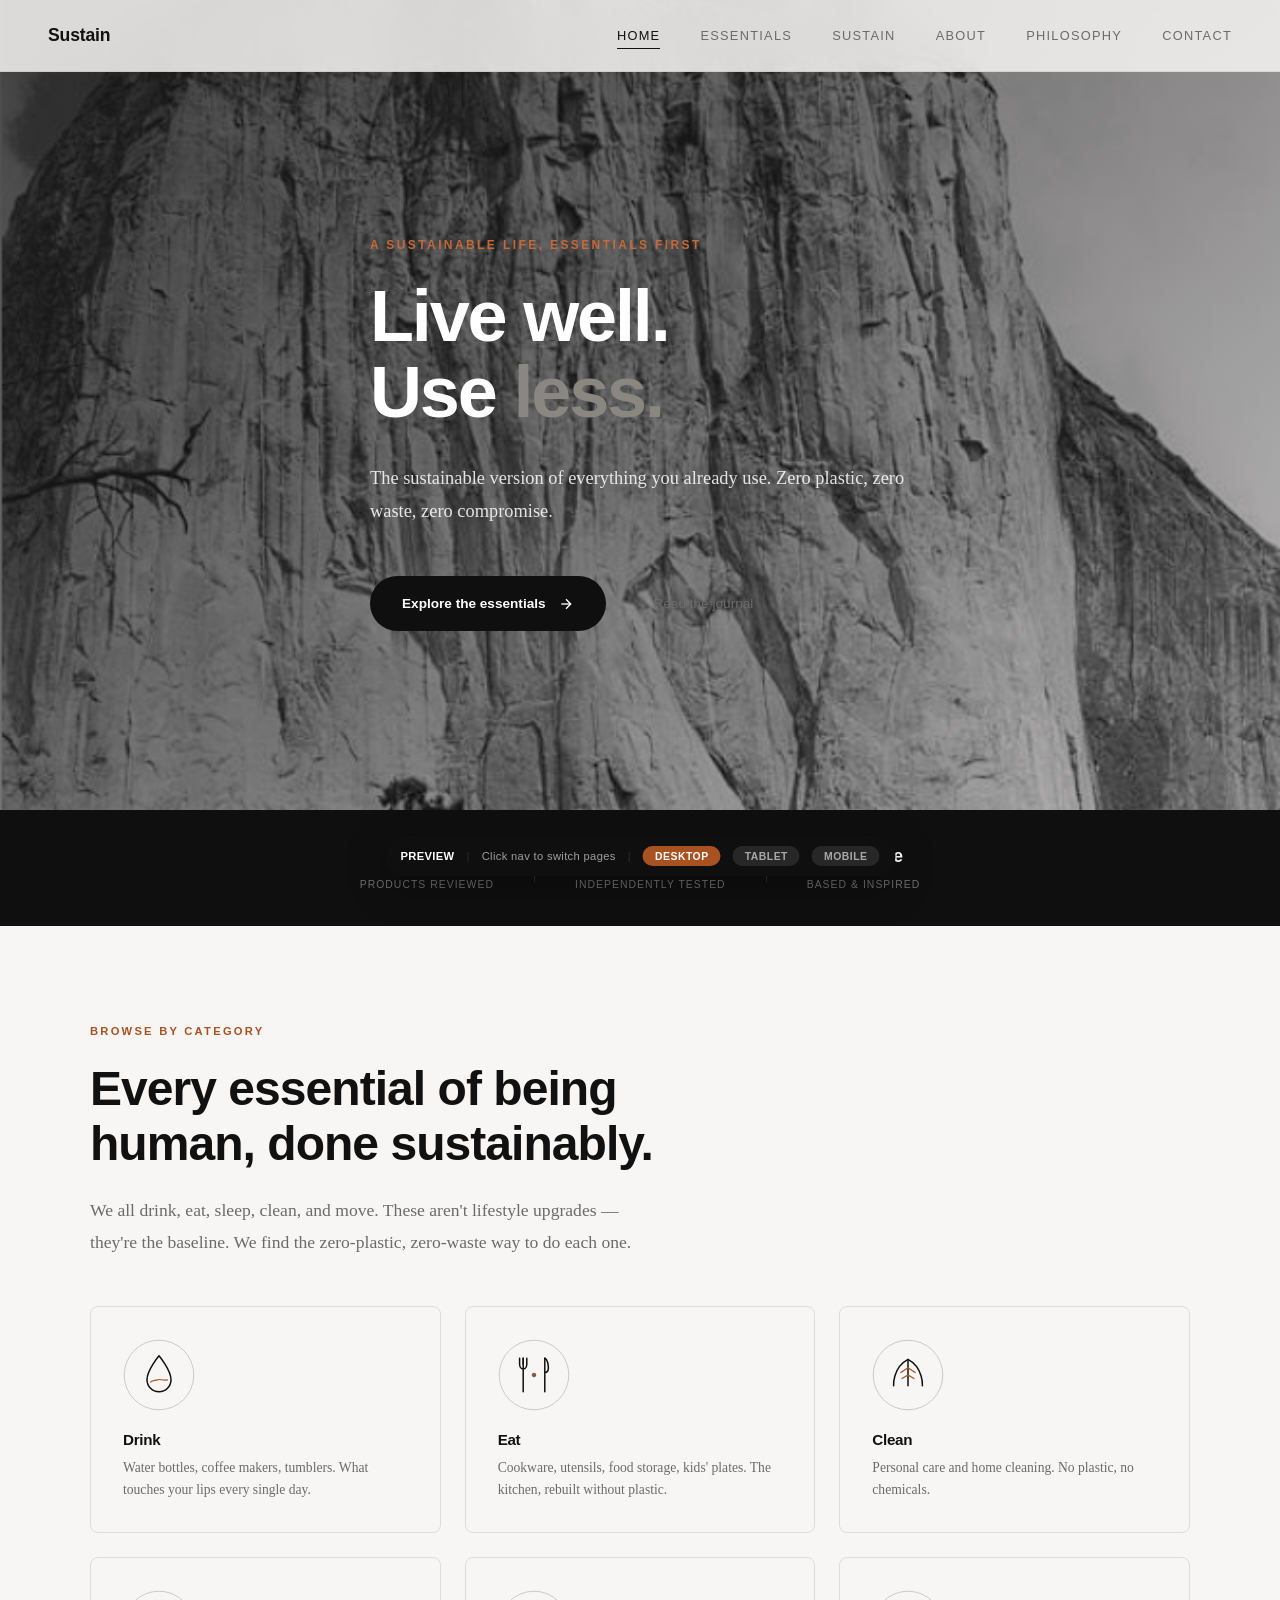
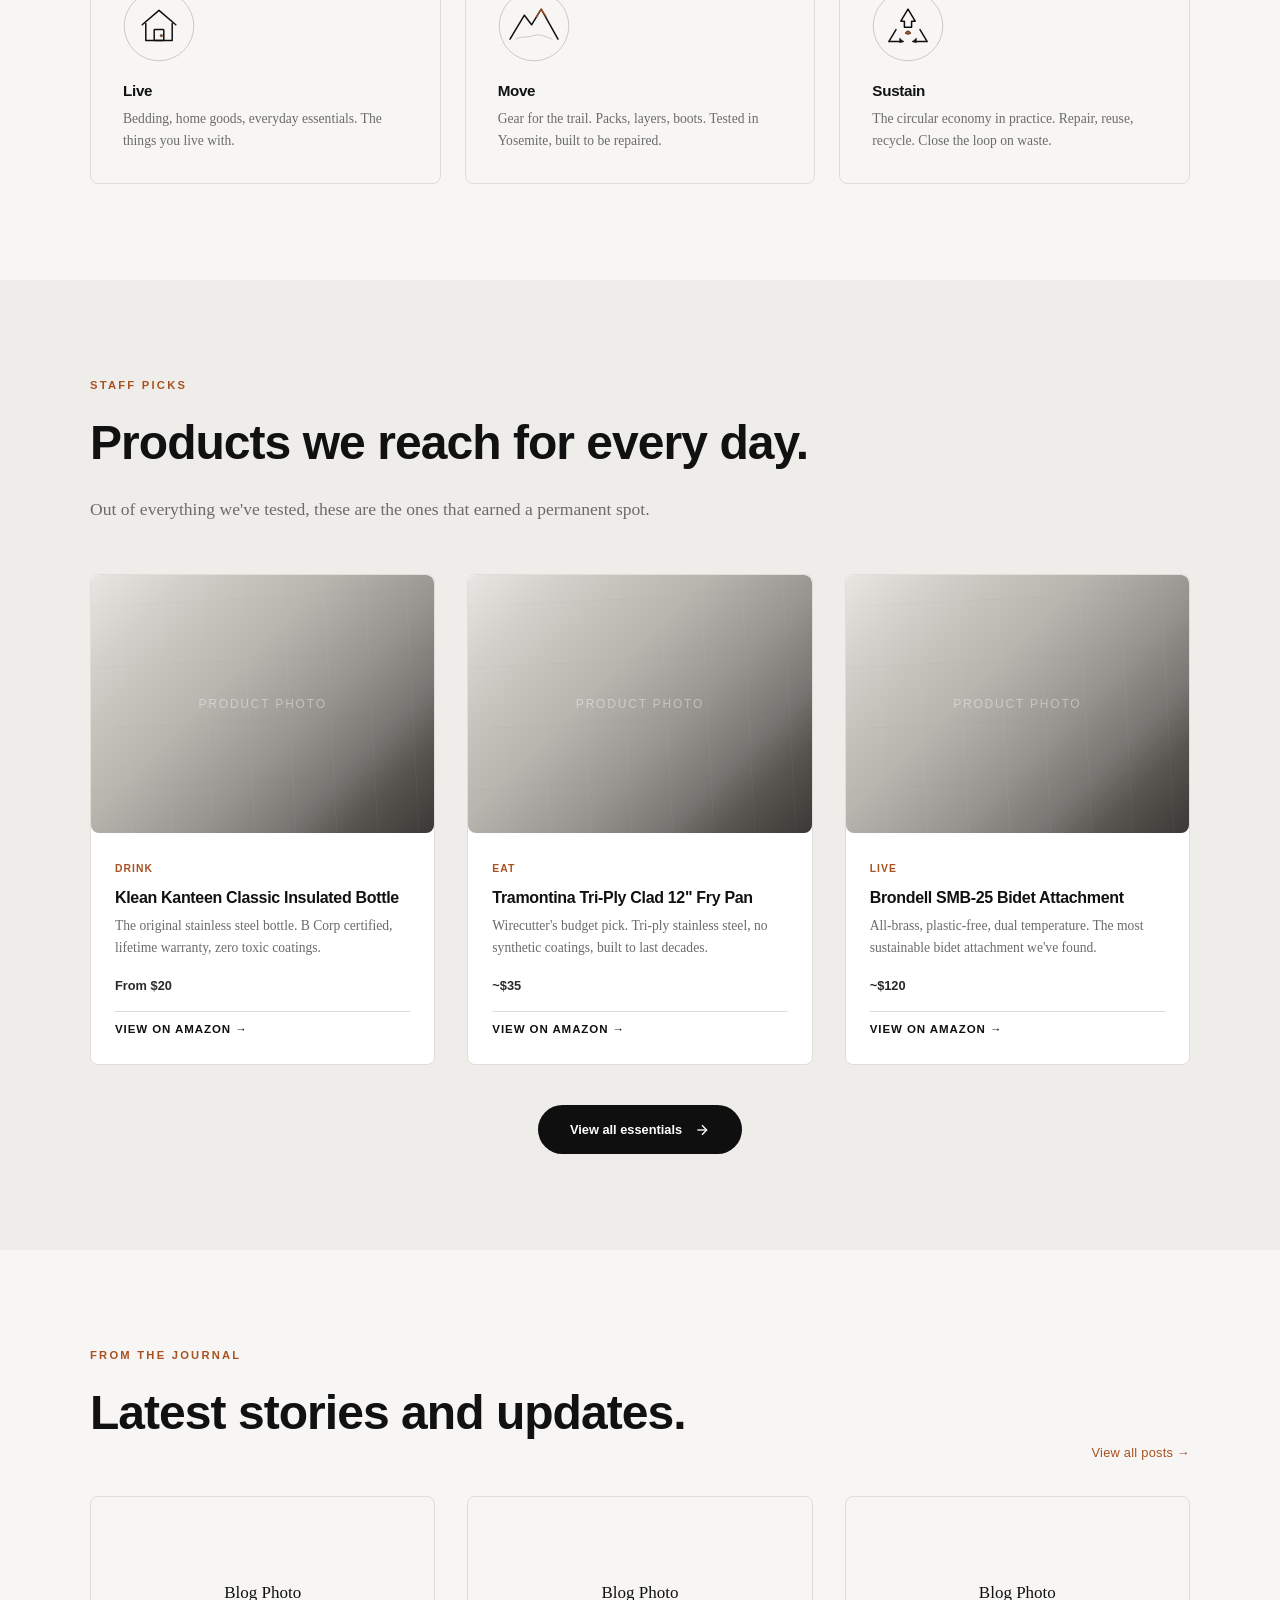
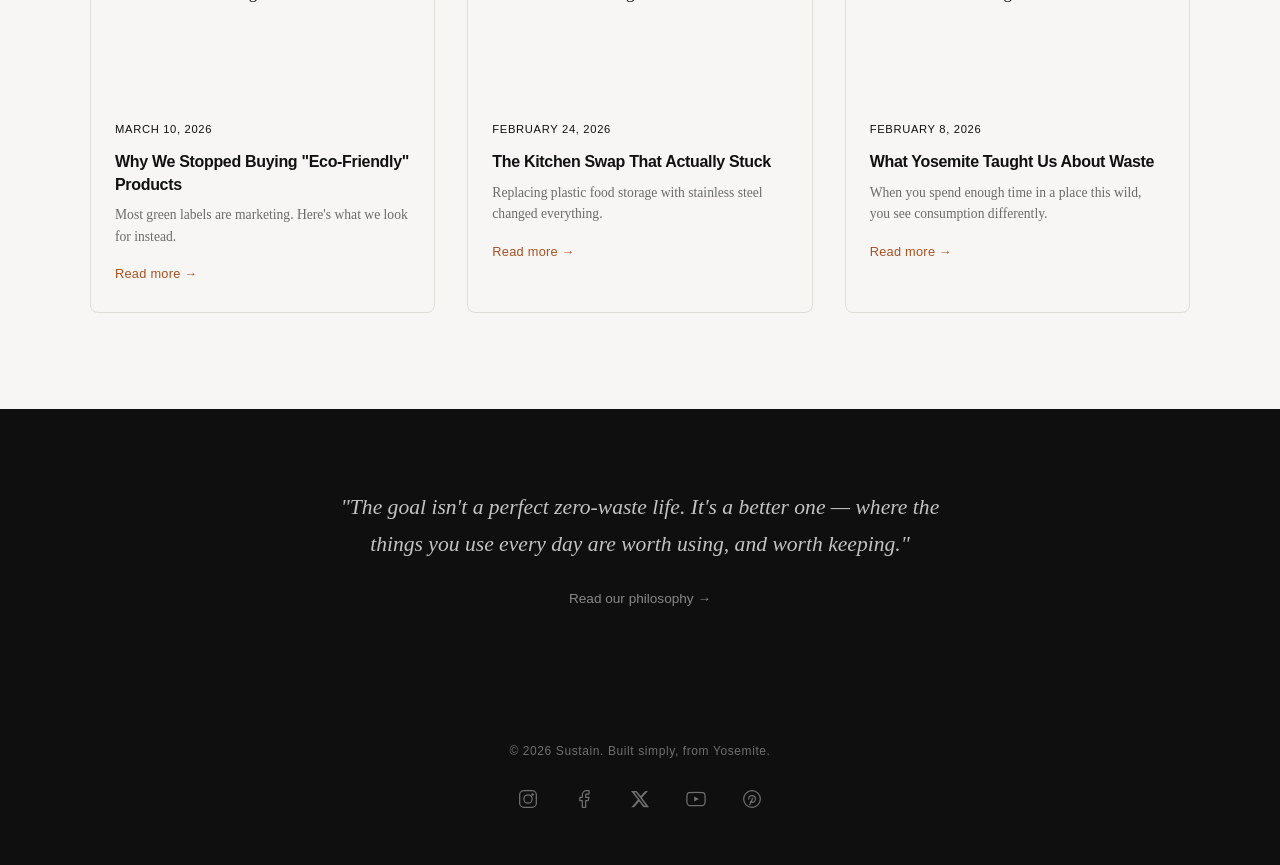
==== commit 1ddd52c4: "Sync index.html with preview.html — GitHub Pages now serves all Amazon affiliate links Co-Authored-B" ====
--- a/index.html
+++ b/index.html
@@ -744,6 +744,29 @@
     border-radius: 100px;
 }
 
+.product-card .card-buy,
+.featured-card .card-buy {
+    display: block;
+    margin-top: 0.75rem;
+    padding: 0.5rem 0 0;
+    font-family: var(--font-display);
+    font-size: 0.72rem;
+    font-weight: 600;
+    text-transform: uppercase;
+    letter-spacing: 0.08em;
+    color: var(--text);
+    text-decoration: none;
+    border-top: 1px solid var(--border);
+    transition: color 0.2s;
+}
+.product-card .card-buy:hover,
+.featured-card .card-buy:hover { color: var(--accent); }
+.product-card .card-buy-dark {
+    color: rgba(255,255,255,0.6);
+    border-top-color: rgba(255,255,255,0.1);
+}
+.product-card .card-buy-dark:hover { color: #fff; }
+
 /* ── Product Detail Page ───────────────────────────────────────────── */
 
 .product-detail {
@@ -1423,7 +1446,7 @@
             <h2 class="section-title">Products we reach for every day.</h2>
             <p class="section-subtitle">Out of everything we've tested, these are the ones that earned a permanent spot.</p>
             <div class="featured-row">
-                <div class="featured-card" onclick="showPage('products');showProduct('Klean Kanteen Classic Insulated Bottle')" style="cursor:pointer;">
+                <div class="featured-card">
                     <div class="granite-img" style="aspect-ratio:4/3;border-radius:var(--radius-md);">
                         <span class="img-label">Product Photo</span>
                     </div>
@@ -1432,9 +1455,10 @@
                         <h3>Klean Kanteen Classic Insulated Bottle</h3>
                         <p>The original stainless steel bottle. B Corp certified, lifetime warranty, zero toxic coatings.</p>
                         <span class="featured-price">From $20</span>
-                    </div>
-                </div>
-                <div class="featured-card" onclick="showPage('products');showProduct('Tramontina Tri-Ply Clad 12&quot; Fry Pan')" style="cursor:pointer;">
+                        <a href="https://www.amazon.com/dp/B08JX47MCJ/?tag=sustanability-20" class="card-buy" target="_blank" rel="nofollow sponsored">View on Amazon →</a>
+                    </div>
+                </div>
+                <div class="featured-card">
                     <div class="granite-img" style="aspect-ratio:4/3;border-radius:var(--radius-md);">
                         <span class="img-label">Product Photo</span>
                     </div>
@@ -1443,9 +1467,10 @@
                         <h3>Tramontina Tri-Ply Clad 12" Fry Pan</h3>
                         <p>Wirecutter's budget pick. Tri-ply stainless steel, no synthetic coatings, built to last decades.</p>
                         <span class="featured-price">~$35</span>
-                    </div>
-                </div>
-                <div class="featured-card" onclick="showPage('products');showProduct('Brondell SMB-25 Bidet Attachment')" style="cursor:pointer;">
+                        <a href="https://www.amazon.com/dp/B00JAP44MQ/?tag=sustanability-20" class="card-buy" target="_blank" rel="nofollow sponsored">View on Amazon →</a>
+                    </div>
+                </div>
+                <div class="featured-card">
                     <div class="granite-img" style="aspect-ratio:4/3;border-radius:var(--radius-md);">
                         <span class="img-label">Product Photo</span>
                     </div>
@@ -1454,6 +1479,7 @@
                         <h3>Brondell SMB-25 Bidet Attachment</h3>
                         <p>All-brass, plastic-free, dual temperature. The most sustainable bidet attachment we've found.</p>
                         <span class="featured-price">~$120</span>
+                        <a href="https://www.amazon.com/dp/B09ZK6CVWD/?tag=sustanability-20" class="card-buy" target="_blank" rel="nofollow sponsored">View on Amazon →</a>
                     </div>
                 </div>
             </div>
@@ -1540,7 +1566,7 @@
             <h2 class="section-title" style="font-size: clamp(1.6rem, 3vw, 2.2rem);">What touches your lips every day.</h2>
             <p style="color: var(--text-secondary); max-width: 560px; margin-bottom: 2rem;">Water, coffee, tea. The things you drink most deserve containers that won't leach microplastics into every sip.</p>
             <div class="product-grid">
-                <div class="product-card" onclick="showProduct('Klean Kanteen Classic Insulated Bottle')">
+                <div class="product-card">
                     <div class="card-img"><span class="img-label">Product Photo</span></div>
                     <div class="card-body">
                         <p class="card-category">Water Bottle</p>
@@ -1550,9 +1576,10 @@
                             <span class="card-price">From $20</span>
                             <span class="card-tag">B Corp Certified</span>
                         </div>
-                    </div>
-                </div>
-                <div class="product-card" onclick="showProduct('Klean Kanteen Classic 27 oz')">
+                        <a href="https://www.amazon.com/dp/B08JX47MCJ/?tag=sustanability-20" class="card-buy" target="_blank" rel="nofollow sponsored">View on Amazon →</a>
+                    </div>
+                </div>
+                <div class="product-card">
                     <div class="card-img"><span class="img-label">Product Photo</span></div>
                     <div class="card-body">
                         <p class="card-category">Water Bottle</p>
@@ -1562,6 +1589,7 @@
                             <span class="card-price">~$25</span>
                             <span class="card-tag">Stainless Steel</span>
                         </div>
+                        <a href="https://www.amazon.com/dp/B0093IR4EK/?tag=sustanability-20" class="card-buy" target="_blank" rel="nofollow sponsored">View on Amazon →</a>
                     </div>
                 </div>
                 <div class="product-card">
@@ -1574,6 +1602,7 @@
                             <span class="card-price">~$47</span>
                             <span class="card-tag">All Glass</span>
                         </div>
+                        <a href="https://www.amazon.com/dp/B0000YWF5E/?tag=sustanability-20" class="card-buy" target="_blank" rel="nofollow sponsored">View on Amazon →</a>
                     </div>
                 </div>
                 <div class="product-card">
@@ -1586,6 +1615,7 @@
                             <span class="card-price">~$35</span>
                             <span class="card-tag">Insulated Steel</span>
                         </div>
+                        <a href="https://www.amazon.com/dp/B073WJMKHN/?tag=sustanability-20" class="card-buy" target="_blank" rel="nofollow sponsored">View on Amazon →</a>
                     </div>
                 </div>
                 <div class="product-card">
@@ -1598,6 +1628,7 @@
                             <span class="card-price">~$40</span>
                             <span class="card-tag">Lifetime Warranty</span>
                         </div>
+                        <a href="https://www.amazon.com/dp/B07L6M56VN/?tag=sustanability-20" class="card-buy" target="_blank" rel="nofollow sponsored">View on Amazon →</a>
                     </div>
                 </div>
             </div>
@@ -1611,7 +1642,7 @@
             <h2 class="section-title" style="font-size: clamp(1.6rem, 3vw, 2.2rem);">The kitchen, rebuilt without plastic.</h2>
             <p style="color: var(--text-secondary); max-width: 560px; margin-bottom: 2rem;">Cookware, utensils, food storage, kids' plates. Everything that touches your food should be as clean as the food itself.</p>
             <div class="product-grid">
-                <div class="product-card" onclick="showProduct('Tramontina Tri-Ply Clad 12&quot; Fry Pan')">
+                <div class="product-card">
                     <div class="card-img"><span class="img-label">Product Photo</span></div>
                     <div class="card-body">
                         <p class="card-category">Cookware</p>
@@ -1621,6 +1652,7 @@
                             <span class="card-price">~$35</span>
                             <span class="card-tag">Wirecutter Pick</span>
                         </div>
+                        <a href="https://www.amazon.com/dp/B00JAP44MQ/?tag=sustanability-20" class="card-buy" target="_blank" rel="nofollow sponsored">View on Amazon →</a>
                     </div>
                 </div>
                 <div class="product-card">
@@ -1633,6 +1665,7 @@
                             <span class="card-price">~$700</span>
                             <span class="card-tag">Made in USA</span>
                         </div>
+                        <a href="https://www.amazon.com/dp/B005H8KD3E/?tag=sustanability-20" class="card-buy" target="_blank" rel="nofollow sponsored">View on Amazon →</a>
                     </div>
                 </div>
                 <div class="product-card">
@@ -1645,6 +1678,7 @@
                             <span class="card-price">~$30</span>
                             <span class="card-tag">Recycled Steel</span>
                         </div>
+                        <a href="https://www.amazon.com/dp/B0C6TX2V1L/?tag=sustanability-20" class="card-buy" target="_blank" rel="nofollow sponsored">View on Amazon →</a>
                     </div>
                 </div>
                 <div class="product-card">
@@ -1657,6 +1691,7 @@
                             <span class="card-price">~$18</span>
                             <span class="card-tag">Compostable</span>
                         </div>
+                        <a href="https://www.amazon.com/dp/B0126LMDFK/?tag=sustanability-20" class="card-buy" target="_blank" rel="nofollow sponsored">View on Amazon →</a>
                     </div>
                 </div>
                 <div class="product-card">
@@ -1669,6 +1704,7 @@
                             <span class="card-price">~$20</span>
                             <span class="card-tag">Made in USA</span>
                         </div>
+                        <a href="https://www.amazon.com/dp/B00006JSUA/?tag=sustanability-20" class="card-buy" target="_blank" rel="nofollow sponsored">View on Amazon →</a>
                     </div>
                 </div>
                 <div class="product-card">
@@ -1681,6 +1717,7 @@
                             <span class="card-price">~$370</span>
                             <span class="card-tag">Lifetime Warranty</span>
                         </div>
+                        <a href="https://www.amazon.com/dp/B00VA5HG0Q/?tag=sustanability-20" class="card-buy" target="_blank" rel="nofollow sponsored">View on Amazon →</a>
                     </div>
                 </div>
                 <div class="product-card">
@@ -1693,6 +1730,7 @@
                             <span class="card-price">~$120</span>
                             <span class="card-tag">Solid Wood</span>
                         </div>
+                        <a href="https://www.amazon.com/dp/B0000CFV4K/?tag=sustanability-20" class="card-buy" target="_blank" rel="nofollow sponsored">View on Amazon →</a>
                     </div>
                 </div>
             </div>
@@ -1716,6 +1754,7 @@
                             <span class="card-price">~$13</span>
                             <span class="card-tag">Zero Waste</span>
                         </div>
+                        <a href="https://www.amazon.com/dp/B07TN3W1KX/?tag=sustanability-20" class="card-buy" target="_blank" rel="nofollow sponsored">View on Amazon →</a>
                     </div>
                 </div>
                 <div class="product-card">
@@ -1728,6 +1767,7 @@
                             <span class="card-price">~$15</span>
                             <span class="card-tag">Plastic-Free</span>
                         </div>
+                        <a href="https://www.amazon.com/dp/B07VQC79W4/?tag=sustanability-20" class="card-buy" target="_blank" rel="nofollow sponsored">View on Amazon →</a>
                     </div>
                 </div>
                 <div class="product-card">
@@ -1740,6 +1780,7 @@
                             <span class="card-price">~$12</span>
                             <span class="card-tag">Refillable</span>
                         </div>
+                        <a href="https://www.amazon.com/dp/B0B8F3924K/?tag=sustanability-20" class="card-buy" target="_blank" rel="nofollow sponsored">View on Amazon →</a>
                     </div>
                 </div>
                 <div class="product-card">
@@ -1752,6 +1793,7 @@
                             <span class="card-price">~$40</span>
                             <span class="card-tag">Zero Plastic</span>
                         </div>
+                        <a href="https://www.amazon.com/dp/B002A8JO1Q/?tag=sustanability-20" class="card-buy" target="_blank" rel="nofollow sponsored">View on Amazon →</a>
                     </div>
                 </div>
             </div>
@@ -1765,7 +1807,7 @@
             <h2 class="section-title" style="font-size: clamp(1.6rem, 3vw, 2.2rem);">The everyday essentials, done right.</h2>
             <p style="color: var(--text-secondary); max-width: 560px; margin-bottom: 2rem;">Clothing, bedding, home goods, and the stuff you reach for every day. Quality materials that last, made without cutting corners on the planet.</p>
             <div class="product-grid">
-                <div class="product-card" onclick="showProduct('Brondell SMB-25 Bidet Attachment')">
+                <div class="product-card">
                     <div class="card-img"><span class="img-label">Product Photo</span></div>
                     <div class="card-body">
                         <p class="card-category">Bathroom</p>
@@ -1775,6 +1817,7 @@
                             <span class="card-price">~$120</span>
                             <span class="card-tag">Plastic-Free</span>
                         </div>
+                        <a href="https://www.amazon.com/dp/B09ZK6CVWD/?tag=sustanability-20" class="card-buy" target="_blank" rel="nofollow sponsored">View on Amazon →</a>
                     </div>
                 </div>
                 <div class="product-card">
@@ -1787,6 +1830,7 @@
                             <span class="card-price">~$198</span>
                             <span class="card-tag">Organic Cotton</span>
                         </div>
+                        <a href="https://www.amazon.com/dp/B01N06EXWE/?tag=sustanability-20" class="card-buy" target="_blank" rel="nofollow sponsored">View on Amazon →</a>
                     </div>
                 </div>
                 <div class="product-card">
@@ -1799,6 +1843,7 @@
                             <span class="card-price">~$39</span>
                             <span class="card-tag">Refillable</span>
                         </div>
+                        <a href="https://www.amazon.com/dp/B09W7TD9C4/?tag=sustanability-20" class="card-buy" target="_blank" rel="nofollow sponsored">View on Amazon →</a>
                     </div>
                 </div>
                 <div class="product-card">
@@ -1811,6 +1856,7 @@
                             <span class="card-price">~$6</span>
                             <span class="card-tag">Compostable</span>
                         </div>
+                        <a href="https://www.amazon.com/dp/B07GX6TRQX/?tag=sustanability-20" class="card-buy" target="_blank" rel="nofollow sponsored">View on Amazon →</a>
                     </div>
                 </div>
                 <div class="product-card">
@@ -1823,6 +1869,7 @@
                             <span class="card-price">~$15</span>
                             <span class="card-tag">Zero Waste</span>
                         </div>
+                        <a href="https://www.amazon.com/dp/B01DC1D4JM/?tag=sustanability-20" class="card-buy" target="_blank" rel="nofollow sponsored">View on Amazon →</a>
                     </div>
                 </div>
             </div>
@@ -1846,6 +1893,7 @@
                             <span class="card-price" style="color:#fff;">~$350</span>
                             <span class="card-tag">Lifetime Repair</span>
                         </div>
+                        <a href="https://www.amazon.com/dp/B086HMX9DB/?tag=sustanability-20" class="card-buy card-buy-dark" target="_blank" rel="nofollow sponsored">View on Amazon →</a>
                     </div>
                 </div>
                 <div class="product-card" style="background: var(--stone-dark); border-color: rgba(255,255,255,0.08);">
@@ -1858,6 +1906,7 @@
                             <span class="card-price" style="color:#fff;">~$20</span>
                             <span class="card-tag">Lifetime Warranty</span>
                         </div>
+                        <a href="https://www.amazon.com/dp/B000XIFUZ4/?tag=sustanability-20" class="card-buy card-buy-dark" target="_blank" rel="nofollow sponsored">View on Amazon →</a>
                     </div>
                 </div>
                 <div class="product-card" style="background: var(--stone-dark); border-color: rgba(255,255,255,0.08);">
@@ -1870,6 +1919,7 @@
                             <span class="card-price" style="color:#fff;">~$79</span>
                             <span class="card-tag">Worn Wear</span>
                         </div>
+                        <a href="https://www.amazon.com/dp/B0BV1XRMS6/?tag=sustanability-20" class="card-buy card-buy-dark" target="_blank" rel="nofollow sponsored">View on Amazon →</a>
                     </div>
                 </div>
                 <div class="product-card" style="background: var(--stone-dark); border-color: rgba(255,255,255,0.08);">
@@ -1882,6 +1932,7 @@
                             <span class="card-price" style="color:#fff;">~$350</span>
                             <span class="card-tag">Made in USA</span>
                         </div>
+                        <a href="https://www.amazon.com/dp/B0032UYNKI/?tag=sustanability-20" class="card-buy card-buy-dark" target="_blank" rel="nofollow sponsored">View on Amazon →</a>
                     </div>
                 </div>
             </div>
@@ -1979,7 +2030,7 @@
                 <div class="criteria-item">
                     <p class="criteria-num">01</p>
                     <h3>We use it ourselves</h3>
-                    <p>Not for a weekend. Not for a sponsored photo shoot. In our actual life, for months, before we write a word about it. The Lodge cast iron skillet has cooked hundreds of our meals. The Darn Tough socks have been on trails in Yosemite Valley, Tuolumne Meadows, and the High Sierra.</p>
+                    <p>Not for a weekend. Not for a sponsored photo shoot. In our actual life, for months, before we write a word about it. The <a href="https://www.amazon.com/dp/B00006JSUA/?tag=sustanability-20" target="_blank" rel="nofollow sponsored">Lodge cast iron skillet</a> has cooked hundreds of our meals. The <a href="https://www.amazon.com/dp/B000XIFUZ4/?tag=sustanability-20" target="_blank" rel="nofollow sponsored">Darn Tough socks</a> have been on trails in Yosemite Valley, Tuolumne Meadows, and the High Sierra.</p>
                 </div>
                 <div class="criteria-item">
                     <p class="criteria-num">02</p>
@@ -2234,154 +2285,154 @@
     var products = {
         "Klean Kanteen Classic Insulated Bottle": {
             category: "Water Bottle", section: "Drink", price: "From $20", tag: "B Corp Certified",
-            url: "#klean-kanteen",
+            url: "https://www.amazon.com/dp/B08JX47MCJ/?tag=sustanability-20",
             body: '<p>The Klean Kanteen Classic is the water bottle that started the reusable revolution. The first BPA-free stainless steel bottle ever made, launched in 2004, and still the benchmark. 18/8 food-grade stainless steel with zero toxic coatings. Family- and employee-owned.</p><p>Klean Kanteen is a certified B Corp, a 1% for the Planet member since 2008, and Climate Neutral Certified. The lifetime warranty means if anything goes wrong, they fix or replace it. No questions, no fine print.</p><h2>Why this makes the list</h2><p>This is not just a water bottle — it is a statement about what a company should be. B Corp certified. 1% for the Planet since 2008. Climate Neutral Certified. Lifetime warranty. Family-owned. Every bottle is made from 18/8 food-grade stainless steel with no toxic coatings, and is fully recyclable at end of life.</p><h2>What to know before buying</h2><p>Costs more than generic reusable bottles. Heavier than plastic alternatives. Hot beverage retention (8 hours) is slightly below some competitors like YETI or Stanley. But the certifications, the warranty, and the company behind it make the premium worth it.</p>',
             specs: [["Material", "18/8 food-grade stainless steel"], ["Toxic Coatings", "None"], ["Certifications", "B Corp, 1% for the Planet, Climate Neutral"], ["Warranty", "Lifetime"], ["Hot Retention", "8 hours"], ["Ownership", "Family- and employee-owned"], ["Plastic Parts", "None (stainless steel cap available)"]]
         },
         "Tramontina Tri-Ply Clad 12\" Fry Pan": {
             category: "Cookware", section: "Eat", price: "~$35", tag: "Wirecutter Pick",
-            url: "#tramontina",
+            url: "https://www.amazon.com/dp/B00JAP44MQ/?tag=sustanability-20",
             body: '<p>The Tramontina Tri-Ply Clad is NYT Wirecutter\'s budget pick for best stainless steel pan, and for good reason. Tri-ply clad construction — 18/10 stainless steel exterior and interior with an aluminum core for even heat distribution. PTFE-free, PFAS-free, NSF certified.</p><p>Works on every cooktop including induction. Oven-safe to 500\u00B0F. The stainless steel construction means it is 100% recyclable and will last decades with proper care. No synthetic non-stick coatings to flake off into your food.</p><h2>Why this makes the list</h2><p>At ~$35, this is the most accessible entry point to sustainable cookware. Stainless steel is infinitely recyclable. There are no PTFE or PFAS coatings — nothing synthetic touching your food. The tri-ply construction competes with pans costing three times as much. NSF certified for food safety.</p><h2>What to know before buying</h2><p>Made in Brazil, not domestically. Requires learning proper preheat technique — stainless steel needs to be heated before adding oil and food to achieve a natural non-stick effect. Tramontina has sustainability programs (ISO 14001 certified, GRI reporting) but no B Corp certification. The learning curve is real, but once you get it, you will never go back to coated pans.</p>',
             specs: [["Material", "18/10 stainless steel + aluminum core"], ["Construction", "Tri-ply clad"], ["Coatings", "None (PTFE/PFAS free)"], ["Oven Safe", "500\u00B0F"], ["Cooktops", "All including induction"], ["Certification", "NSF"], ["Made In", "Brazil (ISO 14001)"], ["Warranty", "Lifetime limited"]]
         },
         "Brondell SMB-25 Bidet Attachment": {
             category: "Bathroom", section: "Live", price: "~$120", tag: "Plastic-Free",
-            url: "#brondell",
+            url: "https://www.amazon.com/dp/B09ZK6CVWD/?tag=sustanability-20",
             body: '<p>The Brondell SMB-25 is the most sustainably built bidet attachment we have found. Entirely plastic-free construction — solid brass body with chrome finish, stainless steel T-valve, metal braided hoses. Non-electric, meaning zero energy draw. Dual temperature (warm and cool water) included at the base price.</p><p>A bidet attachment reduces toilet paper use by 75-80%. The average American uses 100 rolls of toilet paper per year. That is 27,000 trees cut down daily just for U.S. toilet paper consumption. A bidet pays for itself in reduced paper purchases within the first year, and the environmental math is even more compelling.</p><h2>Why this makes the list</h2><p>All-metal construction in a category dominated by plastic. Solid brass body, stainless steel valve, metal hoses. Non-electric. Dual temperature without a premium upcharge. Brondell donates 1% of annual sales to environmental nonprofits. And the fundamental impact — reducing toilet paper consumption by 75-80% — is one of the simplest sustainability swaps anyone can make.</p><h2>What to know before buying</h2><p>Less brand recognition than TUSHY or Toto. 1-year warranty is shorter than some competitors. No B Corp certification. Warm water requires connection to the sink\'s hot water supply line, which means the sink needs to be close to the toilet. Installation takes about 15-20 minutes with basic tools.</p>',
             specs: [["Material", "Solid brass with chrome finish"], ["Valve", "Stainless steel T-valve"], ["Hoses", "Metal braided"], ["Power", "Non-electric"], ["Temperature", "Dual (warm and cool)"], ["Plastic Parts", "None"], ["Giving", "1% of sales to environmental nonprofits"], ["Warranty", "1 year"]]
         },
         "Klean Kanteen Classic 27 oz": {
             category: "Water Bottle", section: "Drink", price: "~$25", tag: "Stainless Steel",
-            url: "https://www.amazon.com/dp/B07HLD18P5?tag=YOURTAG-20",
+            url: "https://www.amazon.com/dp/B0093IR4EK/?tag=sustanability-20",
             body: '<p>The Klean Kanteen Classic is the water bottle that started the reusable revolution. Made from 18/8 food-grade stainless steel with an electropolished interior, it contains zero coatings, zero linings, and zero plastic in the cap-to-body connection. It just works.</p><p>What makes the Classic special is its simplicity. There are no double walls to trap moisture, no vacuum seals to fail, no paint to chip. It dents instead of cracking. It scratches instead of shattering. After six years of daily use, most owners report it performs identically to day one.</p><h2>Why this makes the list</h2><p>The Klean Kanteen Classic is fully recyclable at end of life — not downcycled, not sent to a specialty facility, but genuinely recyclable in a standard municipal stream. The company is a certified B Corp and 1% for the Planet member. Every bottle sold replaces an estimated 167 single-use plastic bottles per year.</p><h2>What to know before buying</h2><p>The single-wall design means no insulation — your cold water will warm up over a few hours, and hot drinks will cool faster than a vacuum bottle. That is the trade-off for simplicity, weight, and recyclability. If you need insulation, look at the YETI Rambler or Stanley Classic instead.</p>',
             specs: [["Material", "18/8 food-grade stainless steel"], ["Weight", "5.3 oz (empty)"], ["Capacity", "27 oz / 800 ml"], ["Dishwasher Safe", "Yes"], ["Made In", "China (B Corp certified)"], ["Warranty", "Limited lifetime"], ["Plastic Parts", "None (stainless steel cap available)"]]
         },
         "Chemex Classic 6-Cup": {
             category: "Coffee", section: "Drink", price: "~$47", tag: "All Glass",
-            url: "https://www.amazon.com/dp/B000I1WP7W?tag=YOURTAG-20",
+            url: "https://www.amazon.com/dp/B0000YWF5E/?tag=sustanability-20",
             body: '<p>The Chemex has been making pour-over coffee since 1941, and the design has barely changed because it did not need to. Borosilicate glass body, a wood collar tied with a leather cord, and that is it. No plastic, no metal, no silicone gaskets. It sits in the permanent collection at MoMA.</p><p>The brewing method itself produces an exceptionally clean cup. The proprietary bonded filters are 20-30% heavier than standard paper filters, removing more oils and sediment. The result is a bright, nuanced coffee that highlights origin flavors rather than masking them.</p><h2>Why this makes the list</h2><p>Zero plastic in the entire product. The glass is infinitely recyclable. The wood collar is FSC-sourced. The leather tie is vegetable-tanned. Even the filters are compostable. It replaces pod machines, plastic drip brewers, and French presses with plastic frames.</p><h2>What to know before buying</h2><p>It is glass, so it can break if dropped on a hard surface. The proprietary filters cost more than standard cone filters (~$0.15 each vs $0.05). Hand wash recommended — the wood collar should not go in the dishwasher. Some people find pour-over too slow for weekday mornings, but most users say the ritual becomes the best part.</p>',
             specs: [["Material", "Borosilicate glass, wood, leather"], ["Capacity", "6 cups / 30 oz"], ["Dishwasher Safe", "Remove wood collar first"], ["Filter Type", "Chemex bonded (compostable)"], ["Made In", "USA (Chicopee, MA)"], ["Warranty", "Limited lifetime"], ["Plastic Parts", "None"]]
         },
         "YETI Rambler 20 oz Tumbler": {
             category: "Travel Mug", section: "Drink", price: "~$35", tag: "Insulated Steel",
-            url: "https://www.amazon.com/dp/B073WJHVCY?tag=YOURTAG-20",
+            url: "https://www.amazon.com/dp/B073WJMKHN/?tag=sustanability-20",
             body: '<p>The YETI Rambler is over-engineered in the best way. Double-wall vacuum insulation in 18/8 stainless steel keeps coffee hot for 6+ hours and ice water cold for the better part of a day. The DuraCoat color finish is applied without solvents and will not crack, peel, or fade.</p><p>The MagSlider lid is the one component that uses a small plastic magnet housing, but the body, interior, and exterior are entirely metal. It is dishwasher safe — lid and all — which is rare for insulated drinkware. The wide mouth fits standard ice cubes.</p><h2>Why this makes the list</h2><p>YETI products are designed to be repaired and reused for decades. Replacement lids and gaskets are sold individually so you never need to toss the whole tumbler. The stainless steel body is fully recyclable at end of life. This tumbler typically replaces hundreds of disposable coffee cups per year for a daily coffee drinker.</p><h2>What to know before buying</h2><p>The MagSlider lid contains a small plastic component — this is not a fully zero-plastic product. If that is a dealbreaker, the Klean Kanteen insulated line offers a fully steel-and-silicone lid option. The Rambler is also heavier than most tumblers at 0.9 lbs empty.</p>',
             specs: [["Material", "18/8 stainless steel, DuraCoat finish"], ["Insulation", "Double-wall vacuum"], ["Capacity", "20 oz / 591 ml"], ["Weight", "0.9 lbs"], ["Dishwasher Safe", "Yes"], ["Made In", "China"], ["Warranty", "5-year"], ["Plastic Parts", "MagSlider lid magnet housing"]]
         },
         "Stanley Classic Vacuum Bottle 1.5 qt": {
             category: "Thermos", section: "Drink", price: "~$40", tag: "Lifetime Warranty",
-            url: "https://www.amazon.com/dp/B000FZX93K?tag=YOURTAG-20",
+            url: "https://www.amazon.com/dp/B07L6M56VN/?tag=sustanability-20",
             body: '<p>The Stanley Classic has been keeping drinks hot since 1913 — over a century of the same fundamental design. 18/8 stainless steel construction with double-wall vacuum insulation that keeps liquids hot for 24 hours or cold for 32. The hammertone green finish is iconic for a reason: it works.</p><p>What sets the Stanley apart from modern competitors is its unmatched durability record. Reddit threads on r/BuyItForLife are filled with people posting Stanley thermoses inherited from grandparents — 30, 40, even 50 years old and still holding temperature. These are not marketing claims. They are verified by thousands of users.</p><h2>Why this makes the list</h2><p>This is the ultimate BIFL (buy it for life) thermos. The lifetime warranty is unconditional. No plastic liner. Fully recyclable stainless steel. One Stanley Classic replaces a lifetime of disposable cups and inferior thermoses that end up in landfills after 2-3 years. The math is simple: buy once.</p><h2>What to know before buying</h2><p>It is heavy — this is not an ultralight backpacking thermos. The pour-through stopper has a plastic component. The 1.5 qt size is large; consider the 1.1 qt if you want something more portable. The classic green finish shows scratches over time, though most owners consider this character.</p>',
             specs: [["Material", "18/8 stainless steel"], ["Insulation", "Double-wall vacuum"], ["Capacity", "1.5 qt / 48 oz"], ["Hot Retention", "24 hours"], ["Cold Retention", "32 hours"], ["Made In", "China (designed in Seattle)"], ["Warranty", "Lifetime"], ["Plastic Parts", "Pour-through stopper component"]]
         },
         "All-Clad D3 Stainless 10-Piece Set": {
             category: "Cookware", section: "Eat", price: "~$700", tag: "Made in USA",
-            url: "https://www.amazon.com/dp/B00005AL4S?tag=YOURTAG-20",
+            url: "https://www.amazon.com/dp/B005H8KD3E/?tag=sustanability-20",
             body: '<p>All-Clad D3 is the gold standard of stainless steel cookware. Three bonded layers — stainless steel exterior, aluminum core, stainless steel cooking surface — create even heat distribution without any non-stick coatings, PFAS chemicals, or plastic components. Every piece is made in Canonsburg, Pennsylvania.</p><p>The D3 line is the workhorse of professional and serious home kitchens. The stainless cooking surface develops a natural patina over time and, when properly heated and oiled, provides excellent food release. It will not warp, chip, flake, or degrade. It is fully compatible with induction, gas, electric, and oven use up to 600 degrees F.</p><h2>Why this makes the list</h2><p>Zero plastic anywhere in the construction — handles are riveted stainless steel. No PFAS, no PTFE, no questionable coatings that degrade into your food. This set replaces non-stick pans that need replacement every 2-5 years. All-Clad D3 lasts decades with zero performance loss. The stainless steel is fully recyclable at end of life.</p><h2>What to know before buying</h2><p>The $700 price tag is significant, but the per-year cost over a 20+ year lifespan is remarkably low compared to replacing non-stick sets every few years. Stainless requires learning proper heat and oil technique to prevent sticking — it is not non-stick out of the box. Hand washing is recommended for longevity, though it is dishwasher safe.</p>',
             specs: [["Material", "Tri-ply bonded stainless steel + aluminum"], ["Pieces", "10 (fry pans, saucepans, saute, stockpot)"], ["Oven Safe", "Up to 600\u00b0F"], ["Induction Compatible", "Yes"], ["Dishwasher Safe", "Yes (hand wash recommended)"], ["Made In", "USA (Canonsburg, PA)"], ["Warranty", "Limited lifetime"], ["Plastic Parts", "None"]]
         },
         "Ahimsa Stainless Steel Kids Set": {
             category: "Kids Cutlery", section: "Eat", price: "~$30", tag: "Recycled Steel",
-            url: "https://www.amazon.com/dp/PLACEHOLDER?tag=YOURTAG-20",
+            url: "https://www.amazon.com/dp/B0C6TX2V1L/?tag=sustanability-20",
             body: '<p>Ahimsa makes stainless steel dinnerware for kids that is actually designed for kids — not just shrunk-down adult plates. The pieces are lightweight, sized for small hands, and finished in vibrant rainbow colors achieved through a heat-treatment process that uses no paint, dyes, or coatings of any kind.</p><p>The steel is recycled medical-grade 304 stainless, which means it meets the highest purity standards for metals that contact food. The plates have divided sections, the bowls have a weighted base to resist tipping, and the cutlery has rounded edges. Every piece is designed to replace the plastic dinnerware that dominates the kids market.</p><h2>Why this makes the list</h2><p>Children eat an estimated 3 meals a day off plastic plates for roughly 8-10 years. That is thousands of exposures to potential microplastics and BPA/BPS compounds during critical developmental years. Ahimsa eliminates this entirely. The stainless steel is infinitely recyclable and will outlast childhood — many families pass sets to younger siblings or donate them.</p><h2>What to know before buying</h2><p>The rainbow finish can fade over time with aggressive dishwasher use, though the steel underneath remains perfectly safe. The price is higher than plastic alternatives, but the set will outlast dozens of plastic replacements. Some kids may not like the feel of metal initially if they are used to plastic — most adapt within a week.</p>',
             specs: [["Material", "304 recycled medical-grade stainless steel"], ["Pieces", "Fork, spoon, knife (set varies)"], ["Finish", "Heat-treated rainbow (no paint/dye)"], ["Dishwasher Safe", "Yes"], ["BPA/BPS Free", "Yes (no plastic at all)"], ["Age Range", "12 months+"], ["Warranty", "1 year"], ["Plastic Parts", "None"]]
         },
         "Bee's Wrap Assorted 3-Pack": {
             category: "Food Storage", section: "Eat", price: "~$18", tag: "Compostable",
-            url: "https://www.amazon.com/dp/B0126NU4MO?tag=YOURTAG-20",
+            url: "https://www.amazon.com/dp/B0126LMDFK/?tag=sustanability-20",
             body: '<p>Bee\'s Wrap replaces plastic cling wrap with something that actually makes sense: organic cotton infused with beeswax, organic jojoba oil, and tree resin. You warm it with your hands, mold it around food or over a bowl, and the beeswax holds its shape. When it wears out after about a year of regular use, you compost it.</p><p>The assorted 3-pack includes small (7" x 8"), medium (10" x 11"), and large (13" x 14") wraps that cover most kitchen storage needs — half an avocado, a block of cheese, a bowl of leftovers. They are washable in cool water with mild soap and air dry in minutes.</p><h2>Why this makes the list</h2><p>The average American family uses over 1,500 feet of plastic wrap per year. That is approximately 24 rolls of cling film going directly to landfill (plastic wrap is almost never recyclable). Three packs of Bee\'s Wrap per year eliminates this entirely. The product is GOTS certified organic, made in Vermont, and fully compostable at end of life.</p><h2>What to know before buying</h2><p>Bee\'s Wrap cannot be used with raw meat — the low-temperature wash means it cannot be sanitized adequately for raw proteins. It should not be microwaved or exposed to high heat. The beeswax coating diminishes over time and the wraps lose their stickiness after 6-12 months. Not suitable for vegans — look for plant-based wax alternatives from other brands.</p>',
             specs: [["Material", "Organic cotton, beeswax, jojoba oil, tree resin"], ["Sizes", "Small 7x8\", Medium 10x11\", Large 13x14\""], ["Lifespan", "6-12 months with regular use"], ["Washable", "Yes (cool water, mild soap)"], ["Compostable", "Yes, fully"], ["Made In", "USA (Burlington, VT)"], ["Certification", "GOTS certified organic"], ["Not For", "Raw meat, microwave, high heat"]]
         },
         "Lodge 10.25\" Cast Iron Skillet": {
             category: "Skillet", section: "Eat", price: "~$20", tag: "Made in USA",
-            url: "https://www.amazon.com/dp/B00006JSUA?tag=YOURTAG-20",
+            url: "https://www.amazon.com/dp/B00006JSUA?tag=sustanability-20",
             body: '<p>The Lodge cast iron skillet is the single most recommended kitchen item on r/BuyItForLife, and it is easy to see why. A single piece of cast iron, pre-seasoned with vegetable oil, that costs $20 and will outlast everything else in your kitchen. Lodge has been making these in South Pittsburg, Tennessee since 1896.</p><p>Cast iron is the original non-stick surface. A well-seasoned Lodge will release eggs, sear steaks, bake cornbread, and go from stovetop to oven without a second thought. The seasoning improves with every use — this is cookware that genuinely gets better over time. No coatings to degrade, no chemicals to worry about, no plastic handles to melt.</p><h2>Why this makes the list</h2><p>At $20, this is the highest-value sustainability swap on the entire site. One Lodge skillet replaces a lifetime of non-stick pans (which contain PFAS and need replacing every 2-5 years). Cast iron is infinitely recyclable. Many Lodge skillets in active use today are 50-100+ years old. The cost-per-year approaches zero.</p><h2>What to know before buying</h2><p>Cast iron is heavy — the 10.25" skillet weighs about 5 lbs. It requires some care: dry after washing, occasional re-seasoning with oil, and avoid prolonged soaking or dishwashers. It is reactive with highly acidic foods (tomato sauce, wine reductions) if the seasoning is thin. These are small trade-offs for a pan that will outlive you.</p>',
             specs: [["Material", "Cast iron, pre-seasoned with vegetable oil"], ["Weight", "5 lbs"], ["Diameter", "10.25 inches"], ["Oven Safe", "Yes (any temperature)"], ["Induction Compatible", "Yes"], ["Made In", "USA (South Pittsburg, TN)"], ["Warranty", "Limited lifetime"], ["Plastic Parts", "None"]]
         },
         "Le Creuset Signature Dutch Oven": {
             category: "Dutch Oven", section: "Eat", price: "~$370", tag: "Lifetime Warranty",
-            url: "https://www.amazon.com/dp/B0076NOGPY?tag=YOURTAG-20",
+            url: "https://www.amazon.com/dp/B00VA5HG0Q/?tag=sustanability-20",
             body: '<p>The Le Creuset Signature Dutch Oven is the most gifted, inherited, and recommended piece of cookware on Reddit, and arguably in the world. Enameled cast iron — a cast iron body coated in porcelain enamel — that distributes heat evenly, retains it beautifully, and transitions from stovetop to oven to table.</p><p>The enamel interior means no seasoning required and no reactivity with acidic foods. You can braise, bake bread, make soup, simmer sauces, and deep fry all in one vessel. The tight-fitting lid traps moisture for self-basting. Each piece is hand-inspected by 30 craftspeople and passes 10+ quality checks before leaving the foundry in Fresnoy-le-Grand, France.</p><h2>Why this makes the list</h2><p>Zero plastic. Lifetime warranty that Le Creuset actually honors — Reddit is full of stories of 20-year-old pots being replaced free of charge. The enamel will not chip, crack, or stain under normal use. This pot replaces multiple pieces of inferior cookware and lasts generations. The secondary market for vintage Le Creuset is thriving, meaning these pots hold value.</p><h2>What to know before buying</h2><p>The price is the main barrier. A 5.5 qt round runs approximately $370 at retail. Sales happen regularly (20-40% off at outlets and during major holidays). The pot is heavy — 11+ lbs — which can be difficult for some users. The enamel can chip if subjected to thermal shock (never move from freezer to hot oven directly). Hand washing is recommended.</p>',
             specs: [["Material", "Enameled cast iron"], ["Popular Size", "5.5 qt Round"], ["Weight", "~11.5 lbs (5.5 qt)"], ["Oven Safe", "Up to 500\u00b0F"], ["Induction Compatible", "Yes"], ["Made In", "France (Fresnoy-le-Grand)"], ["Warranty", "Lifetime"], ["Plastic Parts", "None"]]
         },
         "John Boos Maple Edge-Grain Block": {
             category: "Cutting Board", section: "Eat", price: "~$120", tag: "Solid Wood",
-            url: "https://www.amazon.com/dp/B000NJBFXC?tag=YOURTAG-20",
+            url: "https://www.amazon.com/dp/B0000CFV4K/?tag=sustanability-20",
             body: '<p>John Boos has been making butcher blocks in Effingham, Illinois since 1887. The Maple Edge-Grain Block is their signature cutting board — solid North American hard rock maple, edge-grain construction, finished with their proprietary Boos Block Mystery Oil (a food-safe mineral oil blend). No plastic, no bamboo composites with formaldehyde glues, no silicone feet — just wood.</p><p>Edge-grain construction means the board is made from strips of maple glued along their edges, creating a surface that is hard, durable, and kind to knife edges. The hard maple is naturally antimicrobial — studies have shown that wood surfaces kill bacteria more effectively than plastic cutting boards, which harbor bacteria in knife grooves.</p><h2>Why this makes the list</h2><p>Plastic cutting boards are one of the largest overlooked sources of microplastics in the kitchen. A single plastic cutting board can shed millions of microplastic particles per year into your food. The Boos block eliminates this entirely. It is NSF certified for commercial use, fully repairable (sand and re-oil), and will last 20+ years with basic care.</p><h2>What to know before buying</h2><p>Wood boards require occasional oiling (monthly for heavy use, quarterly for light). They should not go in the dishwasher. They are heavy — the 18x12" board weighs about 8 lbs. The upfront cost is higher than plastic, but considering a Boos block lasts decades while plastic boards need replacing every 1-2 years, the lifetime cost is comparable or lower.</p>',
             specs: [["Material", "North American hard rock maple"], ["Construction", "Edge-grain"], ["Popular Size", "18\" x 12\" x 1.5\""], ["Weight", "~8 lbs"], ["Finish", "Boos Block Mystery Oil (food-safe mineral oil)"], ["NSF Certified", "Yes"], ["Made In", "USA (Effingham, IL)"], ["Warranty", "Limited lifetime"], ["Plastic Parts", "None"]]
         },
         "Ethique Botanica Deodorant Bar": {
             category: "Deodorant", section: "Clean", price: "~$13", tag: "Zero Waste",
-            url: "https://www.amazon.com/dp/PLACEHOLDER?tag=YOURTAG-20",
+            url: "https://www.amazon.com/dp/B07TN3W1KX/?tag=sustanability-20",
             body: '<p>Ethique makes concentrated solid beauty bars that eliminate plastic packaging entirely. The Botanica deodorant bar comes wrapped in compostable packaging — no plastic tube, no plastic cap, no plastic anything. It is applied directly to clean skin and lasts 3-4 months of daily use, which is 2-3x longer than a standard stick deodorant.</p><p>The formula is aluminum-free, vegan, palm oil free, and cruelty free. It uses magnesium hydroxide and zinc oxide as active odor-fighting ingredients rather than aluminum salts. The scent is subtle — a blend of essential oils that fades within an hour rather than projecting all day.</p><h2>Why this makes the list</h2><p>The average person uses 3-4 deodorant sticks per year. Over a lifetime, that is 200+ plastic tubes going to landfill (deodorant tubes are almost never recyclable due to mixed materials). One Ethique bar replaces 1-2 plastic tubes. The company is certified B Corp, carbon neutral, and has prevented over 15 million plastic containers from being manufactured since founding.</p><h2>What to know before buying</h2><p>Solid deodorant bars require a brief adjustment period if you are switching from antiperspirant — your body may sweat more for 1-2 weeks during the transition. The bar can feel waxy on initial application. For heavy sweating or high-humidity climates, some users find aluminum-free formulas less effective than traditional antiperspirants. Store in a dry place between uses.</p>',
             specs: [["Format", "Solid bar"], ["Weight", "2.47 oz / 70g"], ["Lifespan", "3-4 months daily use"], ["Active Ingredients", "Magnesium hydroxide, zinc oxide"], ["Aluminum Free", "Yes"], ["Vegan", "Yes"], ["Packaging", "Compostable wrapper"], ["Certification", "B Corp, carbon neutral"], ["Plastic Parts", "None"]]
         },
         "HiBAR Solid Shampoo + Conditioner": {
             category: "Shampoo", section: "Clean", price: "~$15", tag: "Plastic-Free",
-            url: "https://www.amazon.com/dp/PLACEHOLDER?tag=YOURTAG-20",
+            url: "https://www.amazon.com/dp/B07VQC79W4/?tag=sustanability-20",
             body: '<p>HiBAR makes salon-quality solid shampoo and conditioner bars that produce a rich, satisfying lather without a plastic bottle in sight. Each bar is equivalent to approximately 2 standard 12 oz plastic shampoo bottles. The bars come in cardboard packaging that is fully recyclable or compostable.</p><p>The formulas are sulfate-free, paraben-free, phthalate-free, and silicone-free. HiBAR offers different formulations for different hair types — Maintain (normal), Volumize (fine/thin), Moisturize (dry/curly), and Soothe (sensitive scalp). The bars lather well even in hard water, which is a common complaint with solid shampoos from other brands.</p><h2>Why this makes the list</h2><p>The shampoo and conditioner industry produces over 550 million plastic bottles per year in the US alone. Most are not recycled. A pair of HiBAR bars lasts 2-3 months and eliminates 4 plastic bottles in that time. Over a year, one person switching to HiBAR prevents 16+ plastic bottles from entering the waste stream. Multiply by a household.</p><h2>What to know before buying</h2><p>Solid bars require a transition period of 1-2 weeks as your hair adjusts to the absence of silicones (which coat hair in liquid products). The bars need to be stored on a well-draining soap dish — sitting in water will cause them to dissolve prematurely. Some users with very long or thick hair find they need to swipe the bar more times than expected to get adequate coverage.</p>',
             specs: [["Format", "Solid bar"], ["Weight", "3.2 oz each"], ["Equivalent To", "~2 plastic bottles per bar"], ["Sulfate Free", "Yes"], ["Silicone Free", "Yes"], ["Vegan", "Yes"], ["Packaging", "Recyclable/compostable cardboard"], ["Available Types", "Maintain, Volumize, Moisturize, Soothe"], ["Plastic Parts", "None"]]
         },
         "Bite Toothpaste Bits": {
             category: "Oral Care", section: "Clean", price: "~$12", tag: "Refillable",
-            url: "https://www.amazon.com/dp/PLACEHOLDER?tag=YOURTAG-20",
+            url: "https://www.amazon.com/dp/B0B8F3924K/?tag=sustanability-20",
             body: '<p>Bite Toothpaste Bits are dry toothpaste tablets that come in a refillable glass jar. You pop one in your mouth, bite down, add your wet toothbrush, and brush normally. They foam up just like conventional toothpaste but without the plastic tube, without the water weight for shipping, and without the preservatives needed for wet formulas.</p><p>Available with or without fluoride (the fluoride version uses sodium fluoride at the standard 0.243% concentration). Ingredients are clean and minimal — no SLS, no parabens, no artificial sweeteners, no titanium dioxide. The mint flavor is derived from real peppermint oil. Refills ship in compostable pouches.</p><h2>Why this makes the list</h2><p>Over 1 billion plastic toothpaste tubes are thrown away globally each year. Toothpaste tubes are virtually unrecyclable because they are made from mixed materials (plastic, aluminum, and residual toothpaste). Bite eliminates this problem entirely. The glass jar is infinitely refillable, and the refill pouches are compostable. One jar replaces approximately 3-4 plastic tubes per year.</p><h2>What to know before buying</h2><p>The texture is different from traditional toothpaste — it starts as a dry crunch before foaming. Most people adjust within 3-5 uses. The tablets do not contain the abrasive micro-silica found in some whitening toothpastes, so whitening effectiveness may differ. The per-brush cost is slightly higher than conventional toothpaste (~$0.10 per brush vs ~$0.03 for a standard tube).</p>',
             specs: [["Format", "Dry tablet"], ["Count", "~124 bits per jar (2 months supply)"], ["Fluoride", "Available with or without"], ["SLS Free", "Yes"], ["Container", "Refillable glass jar"], ["Refills", "Compostable pouch"], ["ADA Accepted", "Fluoride version"], ["Plastic Parts", "None"]]
         },
         "Merkur 34C Heavy Duty Safety Razor": {
             category: "Shaving", section: "Clean", price: "~$40", tag: "Zero Plastic",
-            url: "https://www.amazon.com/dp/B002A8JO1Q?tag=YOURTAG-20",
+            url: "https://www.amazon.com/dp/B002A8JO1Q?tag=sustanability-20",
             body: '<p>The Merkur 34C is a double-edge safety razor made from solid chrome-plated brass in Solingen, Germany — the historic center of world blade-making. One razor, used for the rest of your life. The handle is a single piece of cast metal that will never flex, crack, or degrade. It is the most recommended razor on Reddit by a wide margin.</p><p>The shaving experience is markedly different from cartridge razors. A single exposed blade cuts at the skin level rather than pulling and cutting below the surface like multi-blade cartridges, resulting in less irritation, fewer ingrown hairs, and a closer shave for most users. The learning curve is about 2-3 shaves.</p><h2>Why this makes the list</h2><p>Disposable razors and cartridge refills are one of the most wasteful personal care products in existence. Americans throw away 2 billion razors per year — all unrecyclable mixed plastic and metal. The Merkur replaces all of them. Replacement double-edge blades cost $0.08-$0.15 each, are made from a single material (stainless steel), and are fully recyclable in a blade bank.</p><h2>What to know before buying</h2><p>There is a learning curve. Cartridge razors are designed to be pressed hard against the skin; safety razors require a light touch and proper angle (approximately 30 degrees). Expect a nick or two during the first week. A shaving brush and proper lather (rather than canned foam in a plastic can) dramatically improve the experience. The initial $40 investment pays for itself within 3-4 months compared to cartridge refill costs.</p>',
             specs: [["Material", "Chrome-plated brass (solid)"], ["Weight", "2.7 oz"], ["Handle Length", "3 inches"], ["Blade Type", "Standard double-edge (any brand)"], ["Blade Cost", "$0.08-$0.15 each"], ["Blade Recyclable", "Yes (stainless steel)"], ["Made In", "Germany (Solingen)"], ["Warranty", "Manufacturer guarantee"], ["Plastic Parts", "None"]]
         },
         "Coyuchi Organic Percale Sheets": {
             category: "Bedding", section: "Live", price: "~$198", tag: "Organic Cotton",
-            url: "https://www.amazon.com/dp/PLACEHOLDER?tag=YOURTAG-20",
+            url: "https://www.amazon.com/dp/B01N06EXWE/?tag=sustanability-20",
             body: '<p>Coyuchi makes organic cotton bedding that is certified to the Global Organic Textile Standard (GOTS) — the world\'s most rigorous organic textile certification. The percale sheets are 100% organic cotton, with a crisp, cool hand-feel that improves with every wash. No synthetic fibers, no polyester blends, no chemical finishes.</p><p>Percale is a plain weave with a one-over, one-under pattern that creates a matte, breathable fabric. It sleeps cooler than sateen and develops a beautiful softness over time without pilling. The 300-thread-count is the sweet spot for percale — dense enough for durability, open enough for airflow.</p><h2>Why this makes the list</h2><p>Most sheets contain polyester blends that shed microplastic fibers with every wash — fibers that flow through wastewater treatment and into waterways. You spend 8 hours a night with your face pressed against your sheets; the material matters. Coyuchi\'s organic cotton eliminates microplastic shedding entirely. The company also runs a take-back program (2nd Home) where used Coyuchi linens are recycled rather than landfilled.</p><h2>What to know before buying</h2><p>Organic percale sheets will wrinkle — this is the nature of pure cotton without synthetic finishes. Some people love the lived-in look; others may want to iron or tumble dry for a smoother appearance. The $198 price is for a queen set, which is premium but not luxury-tier. They last 5-7+ years with proper care, bringing the annual cost to roughly $28-$40.</p>',
             specs: [["Material", "100% GOTS certified organic cotton"], ["Weave", "Percale (plain weave)"], ["Thread Count", "300"], ["Set Includes", "Flat sheet, fitted sheet, 2 pillowcases"], ["Certifications", "GOTS, OEKO-TEX, Fair Trade"], ["Made In", "India (Fair Trade certified factory)"], ["Care", "Machine wash warm, tumble dry low"], ["Plastic Parts", "None (even the packaging)"]]
         },
         "Blueland Clean Essentials Kit": {
             category: "Cleaning", section: "Live", price: "~$39", tag: "Refillable",
-            url: "https://www.amazon.com/dp/PLACEHOLDER?tag=YOURTAG-20",
+            url: "https://www.amazon.com/dp/B09W7TD9C4/?tag=sustanability-20",
             body: '<p>Blueland\'s Clean Essentials Kit includes three reusable glass-like bottles (actually Tritan, a durable BPA-free material) and three dissolvable cleaning tablets — multi-surface cleaner, bathroom cleaner, and glass cleaner. You fill the bottles with water, drop in a tablet, wait 10 minutes, and you have a full bottle of cleaning solution. When it runs out, you drop in another tablet. The bottle never gets thrown away.</p><p>The tablets are packaged in compostable wrappers. The formulas are EPA Safer Choice certified, meaning they meet strict safety standards for both human health and the environment. They perform comparably to conventional spray cleaners in independent testing.</p><h2>Why this makes the list</h2><p>The average household buys 20+ plastic cleaning spray bottles per year. Almost none are recycled because they contain chemical residue. Blueland eliminates the single-use bottle entirely. Refill tablets cost $2 each and ship in a compostable wrapper that weighs almost nothing — reducing shipping emissions by 90% compared to liquid cleaners. Over 5 years, one kit prevents 100+ plastic bottles from being manufactured.</p><h2>What to know before buying</h2><p>The Forever Bottles are made from Tritan (a type of plastic) — not glass — which some zero-waste purists may note. Blueland chose Tritan for shatter resistance and weight. The cleaning tablets require warm water to dissolve properly; cold water can leave residue. For heavy-duty cleaning (oven grease, deep mold), you may still need a stronger concentrated cleaner.</p>',
             specs: [["Kit Includes", "3 Forever Bottles + 3 cleaning tablets"], ["Bottle Material", "Tritan (BPA-free, shatter-resistant)"], ["Tablet Packaging", "Compostable wrapper"], ["Formulas", "Multi-surface, bathroom, glass + mirror"], ["EPA Safer Choice", "Yes"], ["Refill Cost", "$2 per tablet"], ["Made In", "USA"], ["Plastic Parts", "Forever Bottles (Tritan — designed for permanent reuse)"]]
         },
         "Swedish Wholesale Dishcloths": {
             category: "Kitchen Cloth", section: "Live", price: "~$6", tag: "Compostable",
-            url: "https://www.amazon.com/dp/B004XLCFP2?tag=YOURTAG-20",
+            url: "https://www.amazon.com/dp/B07GX6TRQX/?tag=sustanability-20",
             body: '<p>Swedish dishcloths (also called sponge cloths) are made from a blend of cellulose (wood pulp) and cotton — two natural, compostable materials. One cloth absorbs 20x its weight in liquid and replaces an estimated 17 rolls of paper towels over its lifespan. They start stiff when dry and become soft and pliable when wet.</p><p>Swedish Wholesale sells them in packs of 10 for around $6, which makes them one of the cheapest sustainable swaps available. They are machine washable (up to 200 cycles), microwave-safe for sanitizing, and come in a variety of colors and patterns. When a cloth finally wears out after 6-9 months, you throw it in the compost.</p><h2>Why this makes the list</h2><p>Paper towels are a $12 billion industry in the US, and the average household uses 80+ rolls per year — all of which become waste after a single use. Swedish dishcloths break this cycle entirely. At $6 for a 10-pack that lasts a year, the financial savings alone are significant (vs $80-$120/year on paper towels). The environmental math is even more compelling: fewer trees harvested, less water and energy for manufacturing, and zero landfill waste.</p><h2>What to know before buying</h2><p>Swedish dishcloths can develop odor if not dried properly between uses. The solution is simple: wring them out thoroughly and drape them over the faucet or a drying rack. Microwaving a damp cloth for 60 seconds kills bacteria effectively. They are not as absorbent as a thick terry cloth towel for large spills — they excel at countertop wiping, dish drying, and general kitchen cleanup.</p>',
             specs: [["Material", "Cellulose (wood pulp) + cotton"], ["Pack Size", "10 cloths"], ["Absorption", "20x its weight in liquid"], ["Replaces", "~17 rolls of paper towels per cloth"], ["Machine Washable", "Yes (200+ cycles)"], ["Compostable", "Yes, fully"], ["Lifespan", "6-9 months per cloth"], ["Made In", "Europe"], ["Plastic Parts", "None"]]
         },
         "Meliora Cleaning Products": {
             category: "Laundry & Cleaning", section: "Live", price: "~$15", tag: "Zero Waste",
-            url: "https://www.amazon.com/dp/PLACEHOLDER?tag=YOURTAG-20",
+            url: "https://www.amazon.com/dp/B01DC1D4JM/?tag=sustanability-20",
             body: '<p>Meliora (Latin for "better") makes cleaning products with a radical philosophy: every ingredient is listed plainly on the label, and every product contains 5 or fewer ingredients. Their flagship products — laundry powder, all-purpose cleaner, and dish soap — come in compostable cardboard packaging with zero plastic. No bottles, no pumps, no shrink wrap.</p><p>The laundry powder uses sodium bicarbonate, sodium carbonate, and coconut oil-based soap as its three active ingredients. That is it. No optical brighteners, no synthetic fragrances, no preservatives. It is effective in all water temperatures and compatible with HE machines. The all-purpose cleaner comes as a powder you mix with water in your own spray bottle.</p><h2>Why this makes the list</h2><p>Meliora is EWG Verified (highest safety standard from the Environmental Working Group), Made Safe certified, Leaping Bunny certified, and a certified B Corp. They are one of the only cleaning brands that achieves genuinely zero plastic packaging across their entire product line. The laundry powder eliminates the heavy plastic jugs that liquid detergent requires — one 64-load box weighs 35 oz and replaces a 100 oz plastic jug.</p><h2>What to know before buying</h2><p>Powder detergent requires slightly different habits than liquid — you add the powder before clothes, not after. In cold water washes, pre-dissolving the powder in warm water can improve performance. The unscented version is truly unscented (no masking fragrances), which some people love and others find too "clean-smelling." The all-purpose cleaner is mild — for heavy degreasing, you may need a stronger solution.</p>',
             specs: [["Products", "Laundry powder, all-purpose cleaner, dish soap, soap stick"], ["Ingredients", "3-5 per product (all listed)"], ["Packaging", "Compostable cardboard"], ["Certifications", "EWG Verified, Made Safe, B Corp, Leaping Bunny"], ["HE Compatible", "Yes"], ["Loads Per Box", "64 (laundry powder)"], ["Made In", "USA (Chicago, IL)"], ["Plastic Parts", "None (zero plastic across entire line)"]]
         },
         "Osprey Atmos AG 65": {
             category: "Pack", section: "Move", price: "~$350", tag: "Lifetime Repair",
-            url: "https://www.amazon.com/dp/B09TKSZYL7?tag=YOURTAG-20",
+            url: "https://www.amazon.com/dp/B086HMX9DB/?tag=sustanability-20",
             dark: true,
             body: '<p>The Osprey Atmos AG 65 is a full-featured backpacking pack with a suspended mesh backpanel that creates an air gap between your back and the pack. The "AG" stands for Anti-Gravity, and it lives up to the name — even with 40 lbs of gear, the load distribution feels remarkably balanced. The main body fabric is made from 100% recycled materials.</p><p>What separates Osprey from virtually every other pack manufacturer is their All Mighty Guarantee: if anything breaks, they repair it for free, for the lifetime of the product, no questions asked. Not "we\'ll give you a discount on a new one." Actual repair. Osprey employs a full-time repair team that fixes zippers, replaces buckles, re-stitches seams, and replaces frames — keeping packs out of landfills.</p><h2>Why this makes the list</h2><p>The outdoor gear industry generates enormous waste through planned obsolescence. Packs with non-replaceable frames, glued-in hipbelts, and proprietary buckles force consumers to buy new every 3-5 years. Osprey designed the Atmos to be fully repairable. Every component can be replaced. The All Mighty Guarantee means your one purchase is truly your last. The recycled fabric body further reduces virgin material demand.</p><h2>What to know before buying</h2><p>The AG suspension system adds some width to the pack, which can be an issue on narrow trails or in tight scrambles. At 4 lbs 9 oz, it is not an ultralight pack — weight-conscious hikers may want something lighter for fast-and-light trips. The 65L size is designed for multi-day trips; for day hikes, look at the Osprey Daylite or Talon series (same guarantee). Try it on with weight at an outfitter before buying online.</p>',
             specs: [["Material", "100% recycled main body fabric"], ["Volume", "65 liters"], ["Weight", "4 lbs 9 oz"], ["Suspension", "Anti-Gravity (AG) mesh"], ["Max Load", "50 lbs recommended"], ["Sizes", "S/M, L/XL"], ["Made In", "Vietnam"], ["Warranty", "All Mighty Guarantee (lifetime repair)"], ["Plastic Parts", "Buckles, zippers (all replaceable)"]]
         },
         "Darn Tough Micro Crew": {
             category: "Socks", section: "Move", price: "~$20", tag: "Lifetime Warranty",
-            url: "https://www.amazon.com/dp/B074BRJCVP?tag=YOURTAG-20",
+            url: "https://www.amazon.com/dp/B000XIFUZ4/?tag=sustanability-20",
             dark: true,
             body: '<p>Darn Tough makes merino wool socks in Northfield, Vermont with one promise: if they ever wear out, you get a new pair. No receipt needed, no time limit, no questions. This unconditional lifetime warranty is not marketing — it is a reflection of how over-engineered these socks are. They use fine-gauge merino wool, nylon reinforcement in high-wear zones, and a seamless toe closure.</p><p>Merino wool is naturally antimicrobial, moisture-wicking, and temperature-regulating. You can wear Darn Tough socks for multiple days in a row without odor — a claim that sounds absurd until you try it on a backpacking trip. The Micro Crew height is the most versatile: tall enough for hiking boots, short enough for everyday wear.</p><h2>Why this makes the list</h2><p>The average American buys 10-12 pairs of socks per year, most of which are cotton-polyester blends that wear through in months and end up in landfill. One pair of Darn Tough socks lasts years of heavy use, and when they finally do wear through, the warranty replaces them for free. The total sock consumption drops dramatically. The merino wool is biodegradable at end of life (though given the warranty, that day may never come).</p><h2>What to know before buying</h2><p>At $20-$28 per pair, the upfront cost is 3-4x a standard sock. Most people start with 2-3 pairs and gradually replace their entire drawer. The merino can felt if machine dried on high heat — tumble dry low or air dry. Some people with wool sensitivities may find merino itchy, though most do not (merino fibers are much finer than traditional wool). Sizing runs true — order your shoe size.</p>',
             specs: [["Material", "Merino wool, nylon, Lycra spandex"], ["Weight", "Midweight cushion"], ["Height", "Micro Crew (mid-calf)"], ["Antimicrobial", "Yes (natural merino property)"], ["Seamless Toe", "Yes"], ["Made In", "USA (Northfield, VT)"], ["Warranty", "Unconditional lifetime"], ["Care", "Machine wash warm, tumble dry low"], ["Plastic Parts", "None (nylon reinforcement is for durability)"]]
         },
         "Patagonia Capilene Cool Merino": {
             category: "Layer", section: "Move", price: "~$79", tag: "Worn Wear",
-            url: "https://www.amazon.com/dp/PLACEHOLDER?tag=YOURTAG-20",
+            url: "https://www.amazon.com/dp/B0BV1XRMS6/?tag=sustanability-20",
             dark: true,
             body: '<p>The Patagonia Capilene Cool Merino is a base layer that blends 65% responsibly sourced merino wool with 35% recycled polyester. The result is a shirt that regulates temperature like wool but dries significantly faster — a combination that makes it ideal for both high-output trail days and everyday wear.</p><p>Patagonia\'s Worn Wear program is central to why this piece makes the list. When it eventually wears out (and it will take years), Patagonia will repair it for free or for a nominal fee. If it is beyond repair, they will recycle it. You can also buy pre-owned Capilene pieces through the Worn Wear marketplace at significant discounts.</p><h2>Why this makes the list</h2><p>The textile industry is the second-largest polluter in the world. Fast fashion synthetic base layers are designed to be replaced seasonally. Patagonia designs for longevity and backs it with repair infrastructure. The recycled polyester content diverts plastic from landfills, and the merino is sourced from farms that meet Patagonia\'s animal welfare standards. The Worn Wear program keeps garments in circulation for as long as possible.</p><h2>What to know before buying</h2><p>This is not a zero-plastic product — the 35% recycled polyester is still a synthetic. However, using recycled polyester prevents new plastic production and gives existing plastic a second life. The merino/poly blend will shed some microfibers in the wash; using a Guppyfriend wash bag or Cora Ball can capture up to 90% of these. The fit is slim/athletic — size up if you prefer a relaxed fit.</p>',
             specs: [["Material", "65% merino wool, 35% recycled polyester"], ["Weight", "150 g/m\u00b2 (lightweight)"], ["Odor Resistance", "Excellent (merino)"], ["Dry Time", "Fast (polyester blend)"], ["UPF Rating", "UPF 20"], ["Fair Trade Certified", "Yes"], ["Made In", "Varies (Fair Trade factory)"], ["Warranty", "Ironclad Guarantee + Worn Wear repairs"], ["Plastic Parts", "35% recycled polyester content"]]
         },
         "Red Wing Heritage Iron Ranger": {
             category: "Boots", section: "Move", price: "~$350", tag: "Made in USA",
-            url: "https://www.amazon.com/dp/PLACEHOLDER?tag=YOURTAG-20",
+            url: "https://www.amazon.com/dp/B0032UYNKI/?tag=sustanability-20",
             dark: true,
             body: '<p>The Red Wing Iron Ranger is a Goodyear-welted, full-grain leather boot made in Red Wing, Minnesota since 1905. Goodyear welt construction means the upper is stitched (not glued) to the sole through a welt strip — making the boot fully resoleable. When the sole wears down after years of use, a cobbler stitches on a new one for $80-$120, and the boot continues for another decade. This is the anti-disposable shoe.</p><p>The full-grain leather (most popular in Amber Harness or Copper Rough &amp; Tough) develops a rich patina unique to each wearer. The triple-stitched seams resist failure. The Vibram mini-lug sole provides grip on varied terrain. These boots are heavy and require a break-in period, but once broken in, they conform to your feet like nothing else.</p><h2>Why this makes the list</h2><p>The footwear industry produces 20+ billion pairs of shoes annually, and the vast majority end up in landfill within 1-3 years. Sneakers and fashion boots are largely unrepairable — glued soles, synthetic uppers, foam midsoles that crumble. The Iron Ranger is designed to be maintained indefinitely: condition the leather, replace the laces, resole when needed. Reddit users regularly post Iron Rangers with 10-20+ years of daily wear. The per-year cost plummets over time.</p><h2>What to know before buying</h2><p>The break-in period is real — expect 2-4 weeks of stiffness and potential hot spots before the leather molds to your foot. Red Wing retail stores offer free sizing consultations (highly recommended, as sizing differs from sneakers). The boots are heavy (~3.5 lbs per pair) and not ideal for long-distance hiking. Budget $20-$30/year for leather conditioner and replacement laces. Not vegan — these are leather boots through and through.</p>',
             specs: [["Material", "Full-grain leather upper, Vibram mini-lug sole"], ["Construction", "Goodyear welt (fully resoleable)"], ["Weight", "~3.5 lbs per pair"], ["Sole", "Vibram 430 Mini-lug"], ["Break-In Period", "2-4 weeks"], ["Resole Cost", "$80-$120 at a cobbler"], ["Made In", "USA (Red Wing, MN)"], ["Warranty", "Limited (defects in materials/workmanship)"], ["Plastic Parts", "None"]]
@@ -2421,7 +2472,7 @@
             '<p class="detail-price">' + p.price + '</p>' +
             '<div class="detail-body">' + p.body + '</div>' +
             specsHTML +
-            '<a class="detail-cta" href="' + (p.url || '#') + '" target="_blank" rel="noopener noreferrer sponsored">View on retailer site &rarr;</a>';
+            '<a class="detail-cta" href="' + (p.url || '#') + '" target="_blank" rel="noopener noreferrer sponsored">View on Amazon &rarr;</a>';
 
         // Show the product detail page
         document.querySelectorAll('.page').forEach(function (el) { el.classList.remove('is-active'); });
@@ -2437,6 +2488,7 @@
 
     // Click delegation for product cards
     document.addEventListener('click', function (e) {
+        if (e.target.closest('a')) return;
         var card = e.target.closest('.product-card');
         if (!card) return;
         var h3 = card.querySelector('h3');
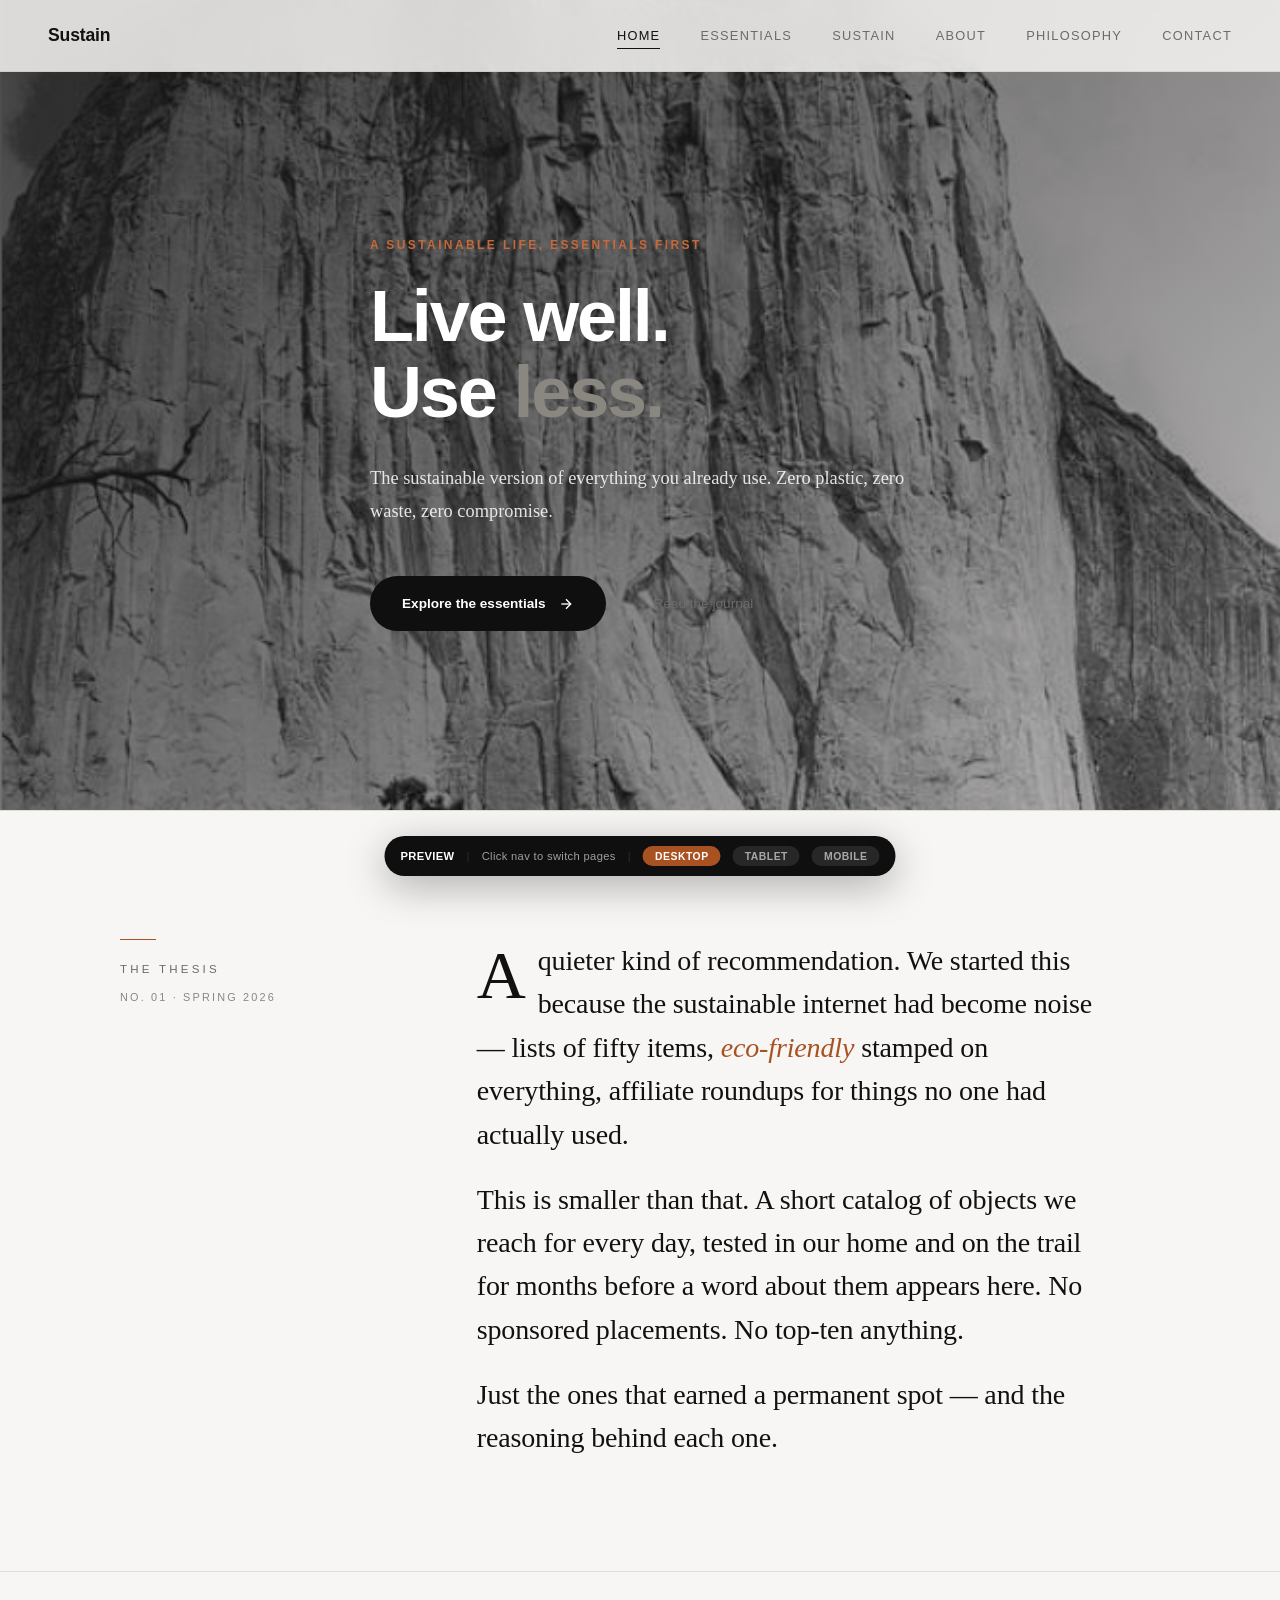
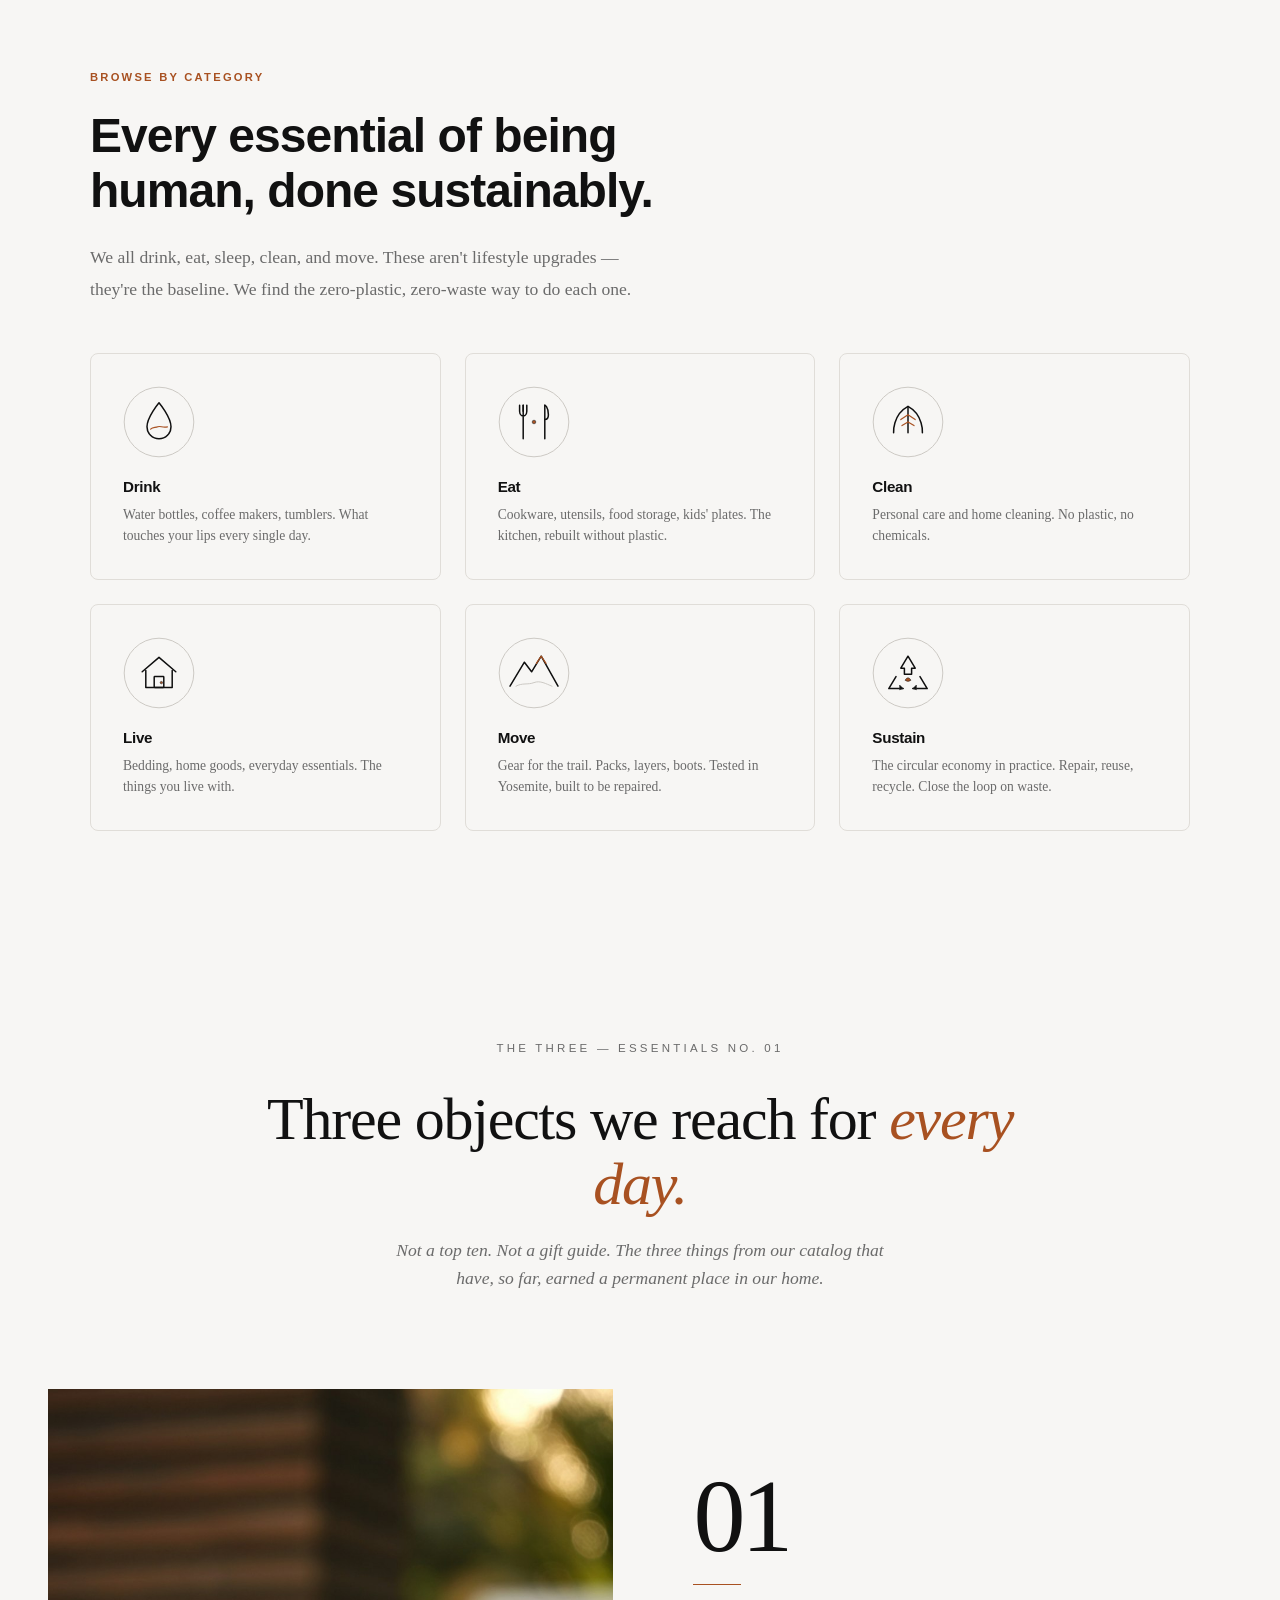
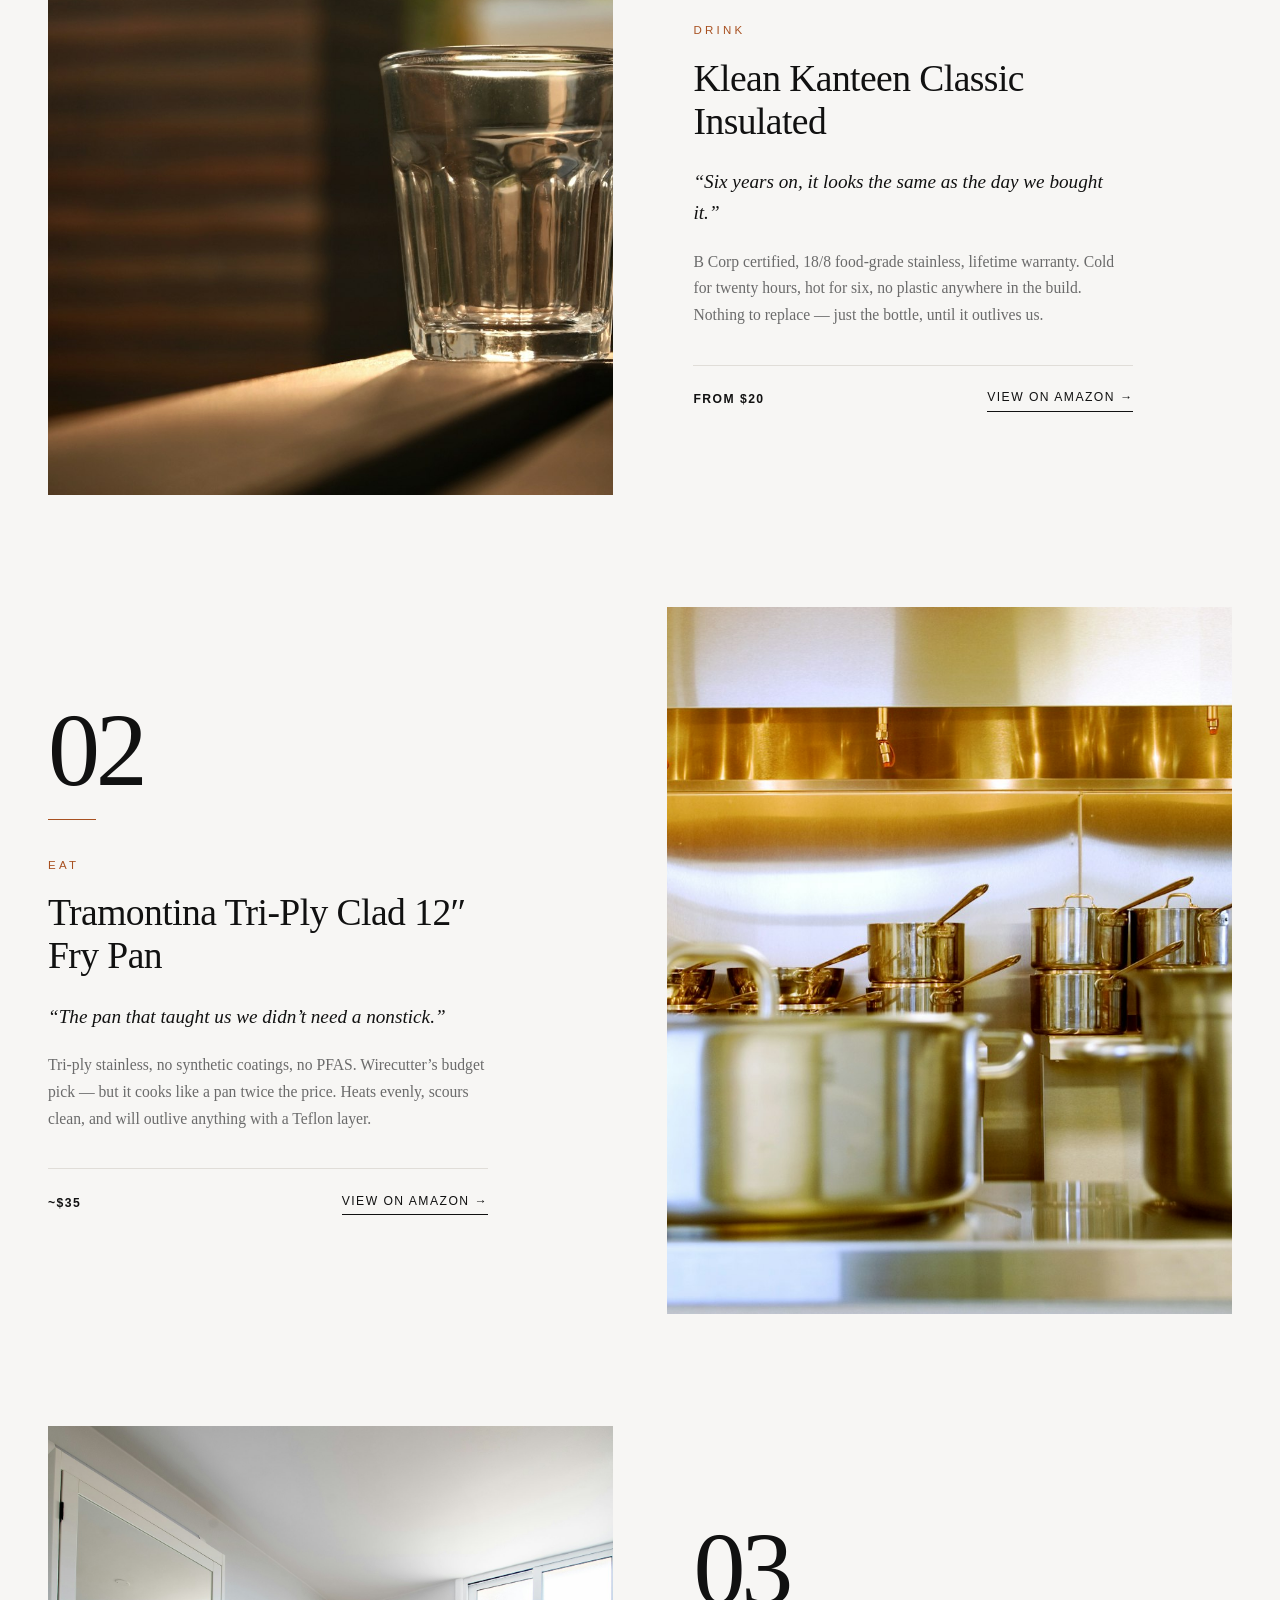
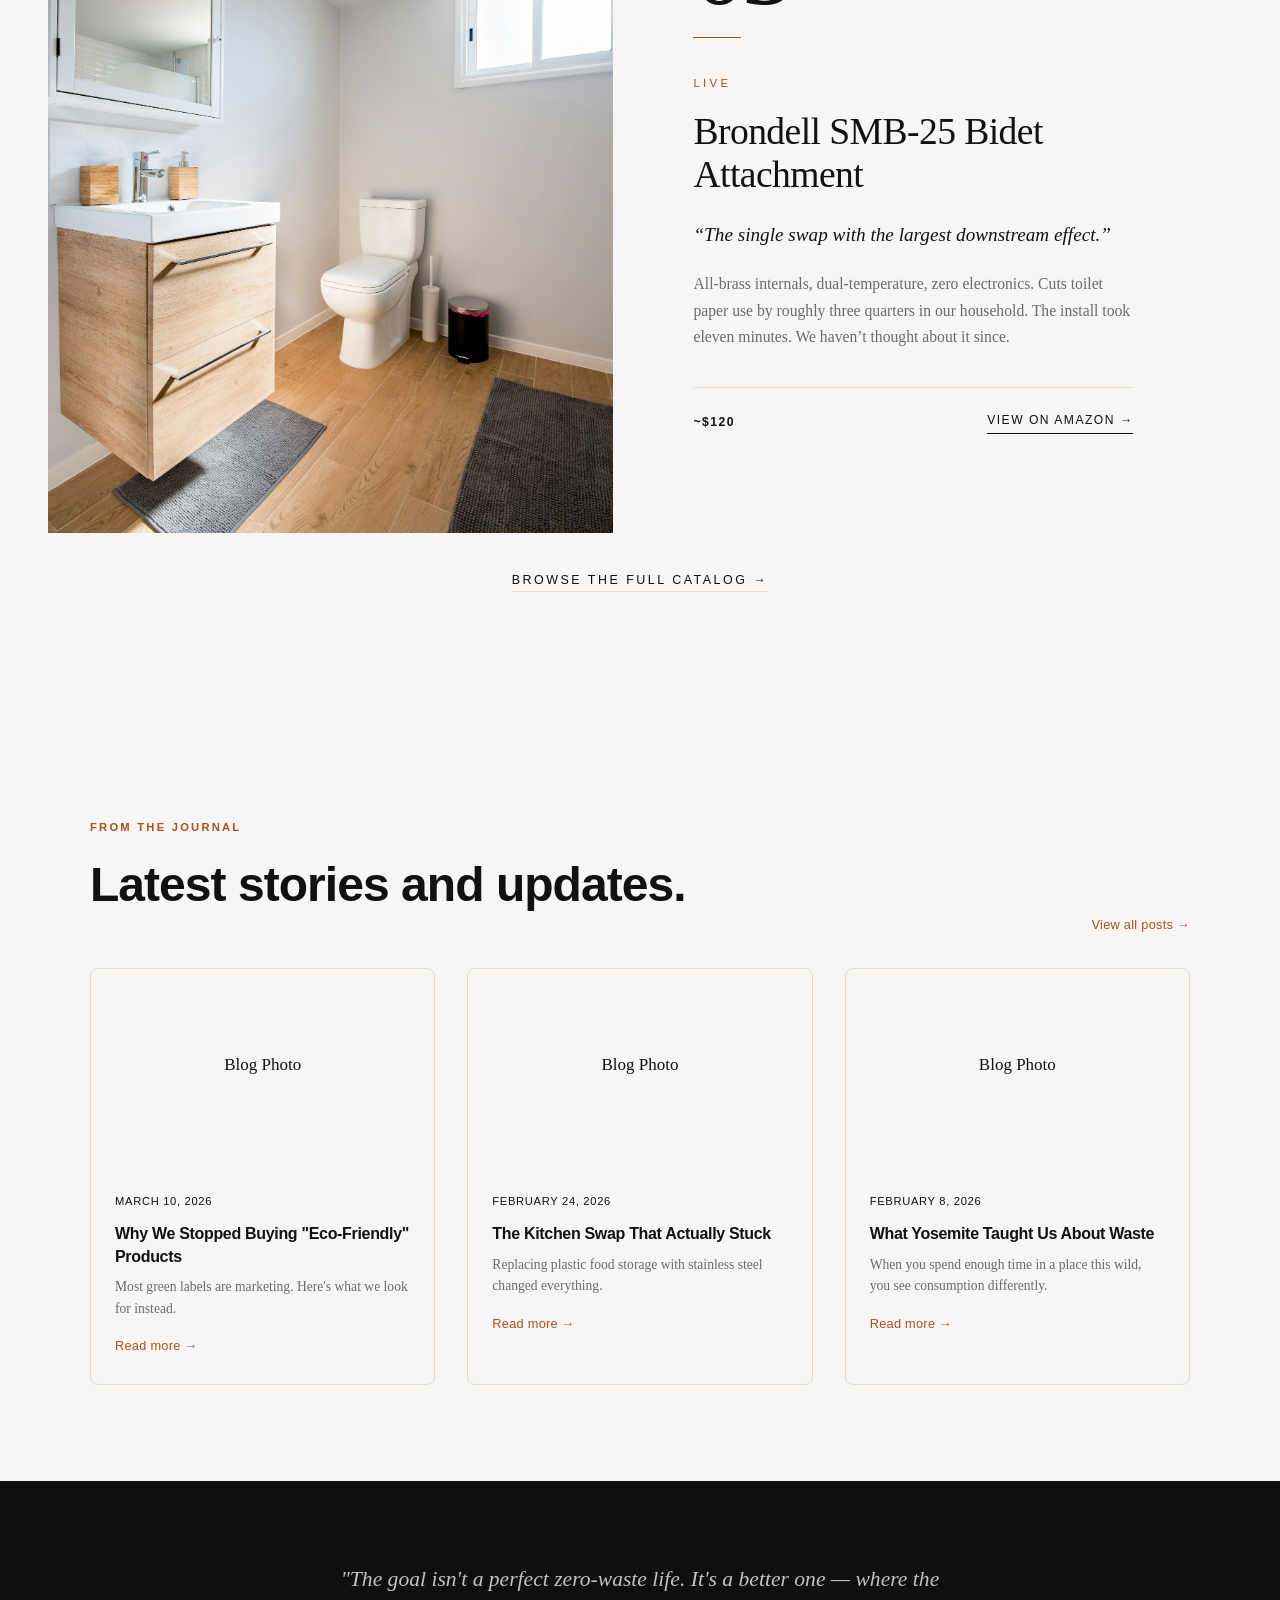
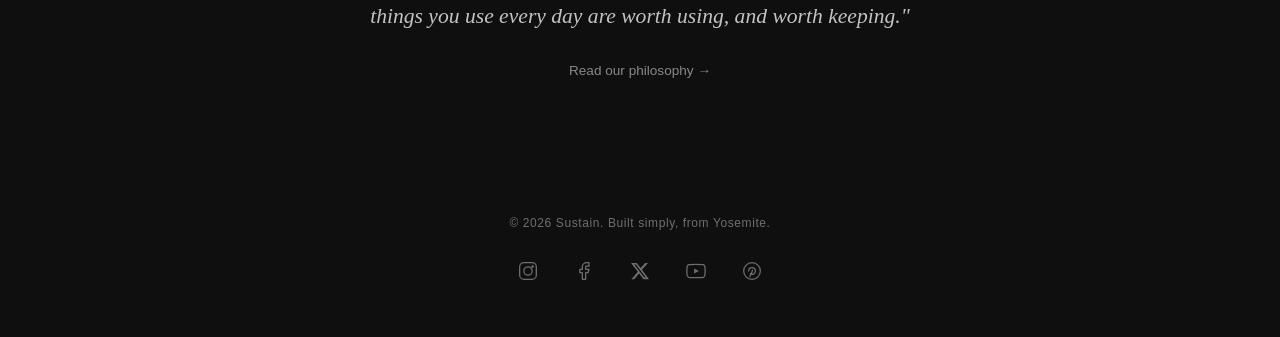
==== commit 6f14380b: "Redesign home page: editorial triptych for the three daily essentials - Replace generic "trust bar" " ====
--- a/index.html
+++ b/index.html
@@ -412,6 +412,258 @@
 @media (max-width: 900px) { .featured-row { grid-template-columns: repeat(2, 1fr); } }
 @media (max-width: 600px) { .featured-row { grid-template-columns: 1fr; } }
 
+/* ── Manifesto (editorial opening) ─────────────────────────────────── */
+
+.manifesto {
+    padding: 8rem 3rem 7rem;
+    background: var(--bg);
+    border-top: 1px solid var(--border);
+    border-bottom: 1px solid var(--border);
+}
+.manifesto-inner {
+    max-width: 1040px;
+    margin: 0 auto;
+    display: grid;
+    grid-template-columns: 1fr 2.4fr;
+    gap: 4.5rem;
+    align-items: start;
+}
+.manifesto-label {
+    font-family: var(--font-display);
+    font-size: 0.72rem;
+    text-transform: uppercase;
+    letter-spacing: 0.28em;
+    color: var(--text-secondary);
+    position: sticky;
+    top: 120px;
+}
+.manifesto-label::before {
+    content: "";
+    display: block;
+    width: 36px;
+    height: 1px;
+    background: var(--accent);
+    margin-bottom: 1.25rem;
+}
+.manifesto-label small {
+    display: block;
+    margin-top: 0.5rem;
+    font-size: 0.68rem;
+    letter-spacing: 0.2em;
+    color: var(--stone-mid, #9a968e);
+}
+.manifesto-body {
+    font-family: Georgia, serif;
+    font-size: clamp(1.35rem, 2.3vw, 1.75rem);
+    line-height: 1.55;
+    color: var(--text);
+    letter-spacing: -0.005em;
+}
+.manifesto-body p { margin: 0 0 1.35rem; }
+.manifesto-body p:last-child { margin-bottom: 0; }
+.manifesto-body em { font-style: italic; color: var(--accent); }
+.manifesto-body .dropcap {
+    float: left;
+    font-size: 4.25rem;
+    line-height: 0.9;
+    padding: 0.35rem 0.75rem 0 0;
+    font-weight: 400;
+    color: var(--text);
+}
+@media (max-width: 900px) {
+    .manifesto { padding: 5rem 1.75rem 4rem; }
+    .manifesto-inner { grid-template-columns: 1fr; gap: 1.75rem; }
+    .manifesto-label { position: static; }
+}
+
+/* ── The Three — Editorial Triptych ───────────────────────────────── */
+
+.triptych {
+    padding: 7rem 3rem 8rem;
+    background: var(--bg);
+}
+.triptych-head {
+    max-width: 760px;
+    margin: 0 auto 6rem;
+    text-align: center;
+}
+.triptych-head .eyebrow {
+    font-family: var(--font-display);
+    font-size: 0.72rem;
+    text-transform: uppercase;
+    letter-spacing: 0.28em;
+    color: var(--text-secondary);
+    display: block;
+    margin-bottom: 1.75rem;
+}
+.triptych-head h2 {
+    font-family: Georgia, serif;
+    font-size: clamp(2.25rem, 5vw, 3.75rem);
+    line-height: 1.08;
+    letter-spacing: -0.02em;
+    color: var(--text);
+    font-weight: 400;
+    margin: 0 0 1.25rem;
+}
+.triptych-head h2 em { font-style: italic; color: var(--accent); }
+.triptych-head p {
+    font-family: Georgia, serif;
+    font-style: italic;
+    font-size: 1.1rem;
+    line-height: 1.6;
+    color: var(--text-secondary);
+    max-width: 520px;
+    margin: 0 auto;
+}
+
+.edition {
+    display: grid;
+    grid-template-columns: 1.05fr 1fr;
+    gap: 5rem;
+    align-items: center;
+    max-width: 1240px;
+    margin: 0 auto 7rem;
+}
+.edition:last-of-type { margin-bottom: 0; }
+.edition.reverse { grid-template-columns: 1fr 1.05fr; }
+.edition.reverse .edition-img-wrap { order: 2; }
+.edition.reverse .edition-body { order: 1; }
+
+.edition-img-wrap {
+    position: relative;
+    aspect-ratio: 4/5;
+    overflow: hidden;
+    background: var(--stone-light);
+}
+.edition-img-wrap img {
+    width: 100%;
+    height: 100%;
+    object-fit: cover;
+    display: block;
+    transition: transform 1.2s var(--ease-out);
+}
+.edition:hover .edition-img-wrap img { transform: scale(1.03); }
+
+.edition-number {
+    font-family: Georgia, serif;
+    font-size: clamp(4rem, 9vw, 6.5rem);
+    line-height: 0.85;
+    letter-spacing: -0.04em;
+    color: var(--text);
+    font-weight: 300;
+    display: block;
+    margin-bottom: 2.25rem;
+}
+.edition-number::after {
+    content: "";
+    display: block;
+    width: 48px;
+    height: 1px;
+    background: var(--accent);
+    margin-top: 1.5rem;
+}
+
+.edition-category {
+    font-family: var(--font-display);
+    font-size: 0.72rem;
+    font-weight: 500;
+    text-transform: uppercase;
+    letter-spacing: 0.28em;
+    color: var(--accent);
+    display: block;
+    margin-bottom: 1rem;
+}
+
+.edition-name {
+    font-family: Georgia, serif;
+    font-size: clamp(1.75rem, 3.2vw, 2.35rem);
+    line-height: 1.15;
+    letter-spacing: -0.015em;
+    color: var(--text);
+    font-weight: 400;
+    margin: 0 0 1.5rem;
+    max-width: 420px;
+}
+
+.edition-lede {
+    font-family: Georgia, serif;
+    font-size: 1.2rem;
+    font-style: italic;
+    line-height: 1.6;
+    color: var(--text);
+    margin: 0 0 1.25rem;
+    max-width: 440px;
+}
+
+.edition-copy {
+    font-size: 0.98rem;
+    line-height: 1.7;
+    color: var(--text-secondary);
+    margin: 0 0 2.25rem;
+    max-width: 440px;
+}
+
+.edition-meta {
+    display: flex;
+    gap: 2rem;
+    align-items: center;
+    padding-top: 1.35rem;
+    border-top: 1px solid var(--border);
+    font-family: var(--font-display);
+    font-size: 0.76rem;
+    letter-spacing: 0.12em;
+    text-transform: uppercase;
+    max-width: 440px;
+}
+.edition-price { color: var(--text); font-weight: 600; }
+.edition-cta {
+    margin-left: auto;
+    color: var(--text);
+    text-decoration: none;
+    border-bottom: 1px solid var(--text);
+    padding-bottom: 3px;
+    transition: color 0.2s, border-color 0.2s, letter-spacing 0.3s;
+}
+.edition-cta:hover {
+    color: var(--accent);
+    border-color: var(--accent);
+    letter-spacing: 0.15em;
+}
+
+.triptych-footer {
+    text-align: center;
+    margin-top: 2rem;
+}
+.triptych-footer a {
+    font-family: var(--font-display);
+    font-size: 0.78rem;
+    text-transform: uppercase;
+    letter-spacing: 0.2em;
+    color: var(--text);
+    text-decoration: none;
+    border-bottom: 1px solid var(--border);
+    padding-bottom: 4px;
+    cursor: pointer;
+    transition: color 0.2s, border-color 0.2s;
+}
+.triptych-footer a:hover { color: var(--accent); border-color: var(--accent); }
+
+@media (max-width: 900px) {
+    .triptych { padding: 5rem 1.5rem 5rem; }
+    .triptych-head { margin-bottom: 4rem; }
+    .edition,
+    .edition.reverse {
+        grid-template-columns: 1fr;
+        gap: 2rem;
+        margin-bottom: 5rem;
+    }
+    .edition.reverse .edition-img-wrap { order: 0; }
+    .edition.reverse .edition-body { order: 0; }
+    .edition-img-wrap { aspect-ratio: 3/2; }
+    .edition-number { margin-bottom: 1.5rem; }
+    .edition-number::after { margin-top: 1rem; }
+}
+
 /* ── Section Header Row ────────────────────────────────────────────── */
 
 .section-header-row {
@@ -1367,21 +1619,18 @@
         </div>
     </section>
 
-    <!-- ── TRUST BAR ─────────────────────────────────────────────────── -->
-    <section class="trust-bar">
-        <div class="trust-item">
-            <span class="trust-number">24</span>
-            <span class="trust-label">Products Reviewed</span>
-        </div>
-        <div class="trust-divider"></div>
-        <div class="trust-item">
-            <span class="trust-number">100%</span>
-            <span class="trust-label">Independently Tested</span>
-        </div>
-        <div class="trust-divider"></div>
-        <div class="trust-item">
-            <span class="trust-number">Yosemite</span>
-            <span class="trust-label">Based &amp; Inspired</span>
+    <!-- ── MANIFESTO ─────────────────────────────────────────────────── -->
+    <section class="manifesto">
+        <div class="manifesto-inner">
+            <div class="manifesto-label">
+                The Thesis
+                <small>No. 01 &middot; Spring 2026</small>
+            </div>
+            <div class="manifesto-body">
+                <p><span class="dropcap">A</span> quieter kind of recommendation. We started this because the sustainable internet had become noise — lists of fifty items, <em>eco-friendly</em> stamped on everything, affiliate roundups for things no one had actually used.</p>
+                <p>This is smaller than that. A short catalog of objects we reach for every day, tested in our home and on the trail for months before a word about them appears here. No sponsored placements. No top-ten anything.</p>
+                <p>Just the ones that earned a permanent spot &mdash; and the reasoning behind each one.</p>
+            </div>
         </div>
     </section>
 
@@ -1439,56 +1688,67 @@
         </div>
     </section>
 
-    <!-- ── FEATURED PICKS ────────────────────────────────────────────── -->
-    <section class="section section-alt">
-        <div class="section-inner">
-            <p class="section-label">Staff picks</p>
-            <h2 class="section-title">Products we reach for every day.</h2>
-            <p class="section-subtitle">Out of everything we've tested, these are the ones that earned a permanent spot.</p>
-            <div class="featured-row">
-                <div class="featured-card">
-                    <div class="granite-img" style="aspect-ratio:4/3;border-radius:var(--radius-md);">
-                        <span class="img-label">Product Photo</span>
-                    </div>
-                    <div class="featured-body">
-                        <span class="featured-tag">Drink</span>
-                        <h3>Klean Kanteen Classic Insulated Bottle</h3>
-                        <p>The original stainless steel bottle. B Corp certified, lifetime warranty, zero toxic coatings.</p>
-                        <span class="featured-price">From $20</span>
-                        <a href="https://www.amazon.com/dp/B08JX47MCJ/?tag=sustanability-20" class="card-buy" target="_blank" rel="nofollow sponsored">View on Amazon →</a>
-                    </div>
-                </div>
-                <div class="featured-card">
-                    <div class="granite-img" style="aspect-ratio:4/3;border-radius:var(--radius-md);">
-                        <span class="img-label">Product Photo</span>
-                    </div>
-                    <div class="featured-body">
-                        <span class="featured-tag">Eat</span>
-                        <h3>Tramontina Tri-Ply Clad 12" Fry Pan</h3>
-                        <p>Wirecutter's budget pick. Tri-ply stainless steel, no synthetic coatings, built to last decades.</p>
-                        <span class="featured-price">~$35</span>
-                        <a href="https://www.amazon.com/dp/B00JAP44MQ/?tag=sustanability-20" class="card-buy" target="_blank" rel="nofollow sponsored">View on Amazon →</a>
-                    </div>
-                </div>
-                <div class="featured-card">
-                    <div class="granite-img" style="aspect-ratio:4/3;border-radius:var(--radius-md);">
-                        <span class="img-label">Product Photo</span>
-                    </div>
-                    <div class="featured-body">
-                        <span class="featured-tag">Live</span>
-                        <h3>Brondell SMB-25 Bidet Attachment</h3>
-                        <p>All-brass, plastic-free, dual temperature. The most sustainable bidet attachment we've found.</p>
-                        <span class="featured-price">~$120</span>
-                        <a href="https://www.amazon.com/dp/B09ZK6CVWD/?tag=sustanability-20" class="card-buy" target="_blank" rel="nofollow sponsored">View on Amazon →</a>
-                    </div>
-                </div>
+    <!-- ── THE THREE — Editorial Triptych ─────────────────────────────── -->
+    <section class="triptych">
+        <div class="triptych-head">
+            <span class="eyebrow">The Three &mdash; Essentials No. 01</span>
+            <h2>Three objects we reach for <em>every day.</em></h2>
+            <p>Not a top ten. Not a gift guide. The three things from our catalog that have, so far, earned a permanent place in our home.</p>
+        </div>
+
+        <article class="edition">
+            <div class="edition-img-wrap">
+                <img src="wp-content/themes/flavor-child/images/klean-kanteen.jpg" alt="A glass of clear water on a wooden table in morning light" loading="lazy">
             </div>
-            <div style="text-align:center; margin-top:2.5rem;">
-                <a class="hero-cta" onclick="showPage('products')" style="font-size:0.8rem; padding:0.85rem 2rem;">
-                    View all essentials
-                    <svg viewBox="0 0 24 24"><line x1="5" y1="12" x2="19" y2="12"/><polyline points="12 5 19 12 12 19"/></svg>
-                </a>
+            <div class="edition-body">
+                <span class="edition-number">01</span>
+                <span class="edition-category">Drink</span>
+                <h3 class="edition-name">Klean Kanteen Classic Insulated</h3>
+                <p class="edition-lede">&ldquo;Six years on, it looks the same as the day we bought it.&rdquo;</p>
+                <p class="edition-copy">B Corp certified, 18/8 food-grade stainless, lifetime warranty. Cold for twenty hours, hot for six, no plastic anywhere in the build. Nothing to replace &mdash; just the bottle, until it outlives us.</p>
+                <div class="edition-meta">
+                    <span class="edition-price">From $20</span>
+                    <a class="edition-cta" href="https://www.amazon.com/dp/B08JX47MCJ/?tag=sustanability-20" target="_blank" rel="nofollow sponsored">View on Amazon &rarr;</a>
+                </div>
             </div>
+        </article>
+
+        <article class="edition reverse">
+            <div class="edition-img-wrap">
+                <img src="wp-content/themes/flavor-child/images/tramontina-pan.jpg" alt="Stainless steel cookware arranged in a professional kitchen" loading="lazy">
+            </div>
+            <div class="edition-body">
+                <span class="edition-number">02</span>
+                <span class="edition-category">Eat</span>
+                <h3 class="edition-name">Tramontina Tri-Ply Clad 12&Prime; Fry Pan</h3>
+                <p class="edition-lede">&ldquo;The pan that taught us we didn&rsquo;t need a nonstick.&rdquo;</p>
+                <p class="edition-copy">Tri-ply stainless, no synthetic coatings, no PFAS. Wirecutter&rsquo;s budget pick &mdash; but it cooks like a pan twice the price. Heats evenly, scours clean, and will outlive anything with a Teflon layer.</p>
+                <div class="edition-meta">
+                    <span class="edition-price">~$35</span>
+                    <a class="edition-cta" href="https://www.amazon.com/dp/B00JAP44MQ/?tag=sustanability-20" target="_blank" rel="nofollow sponsored">View on Amazon &rarr;</a>
+                </div>
+            </div>
+        </article>
+
+        <article class="edition">
+            <div class="edition-img-wrap">
+                <img src="wp-content/themes/flavor-child/images/brondell-bidet.jpg" alt="A minimal modern bathroom with light wood vanity and white ceramic fixtures" loading="lazy">
+            </div>
+            <div class="edition-body">
+                <span class="edition-number">03</span>
+                <span class="edition-category">Live</span>
+                <h3 class="edition-name">Brondell SMB-25 Bidet Attachment</h3>
+                <p class="edition-lede">&ldquo;The single swap with the largest downstream effect.&rdquo;</p>
+                <p class="edition-copy">All-brass internals, dual-temperature, zero electronics. Cuts toilet paper use by roughly three quarters in our household. The install took eleven minutes. We haven&rsquo;t thought about it since.</p>
+                <div class="edition-meta">
+                    <span class="edition-price">~$120</span>
+                    <a class="edition-cta" href="https://www.amazon.com/dp/B09ZK6CVWD/?tag=sustanability-20" target="_blank" rel="nofollow sponsored">View on Amazon &rarr;</a>
+                </div>
+            </div>
+        </article>
+
+        <div class="triptych-footer">
+            <a onclick="showPage('products')">Browse the full catalog &rarr;</a>
         </div>
     </section>
 
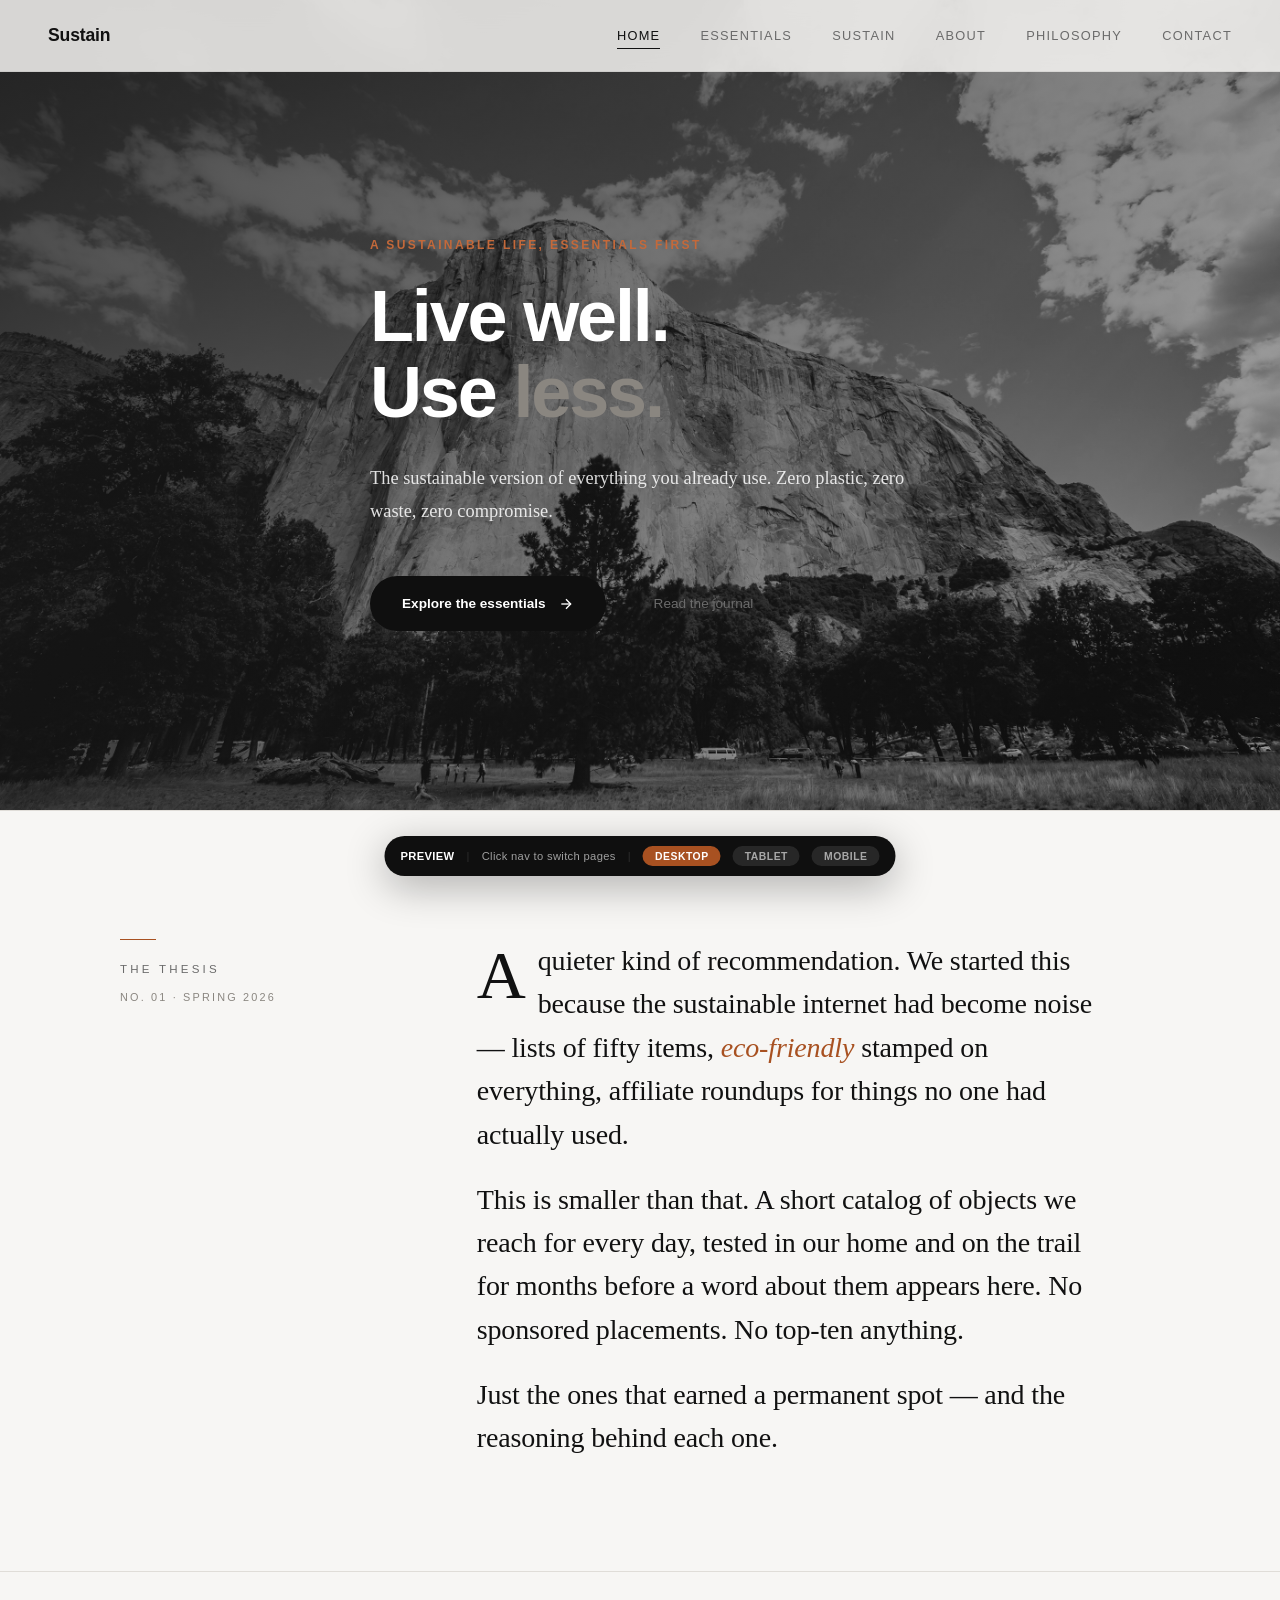
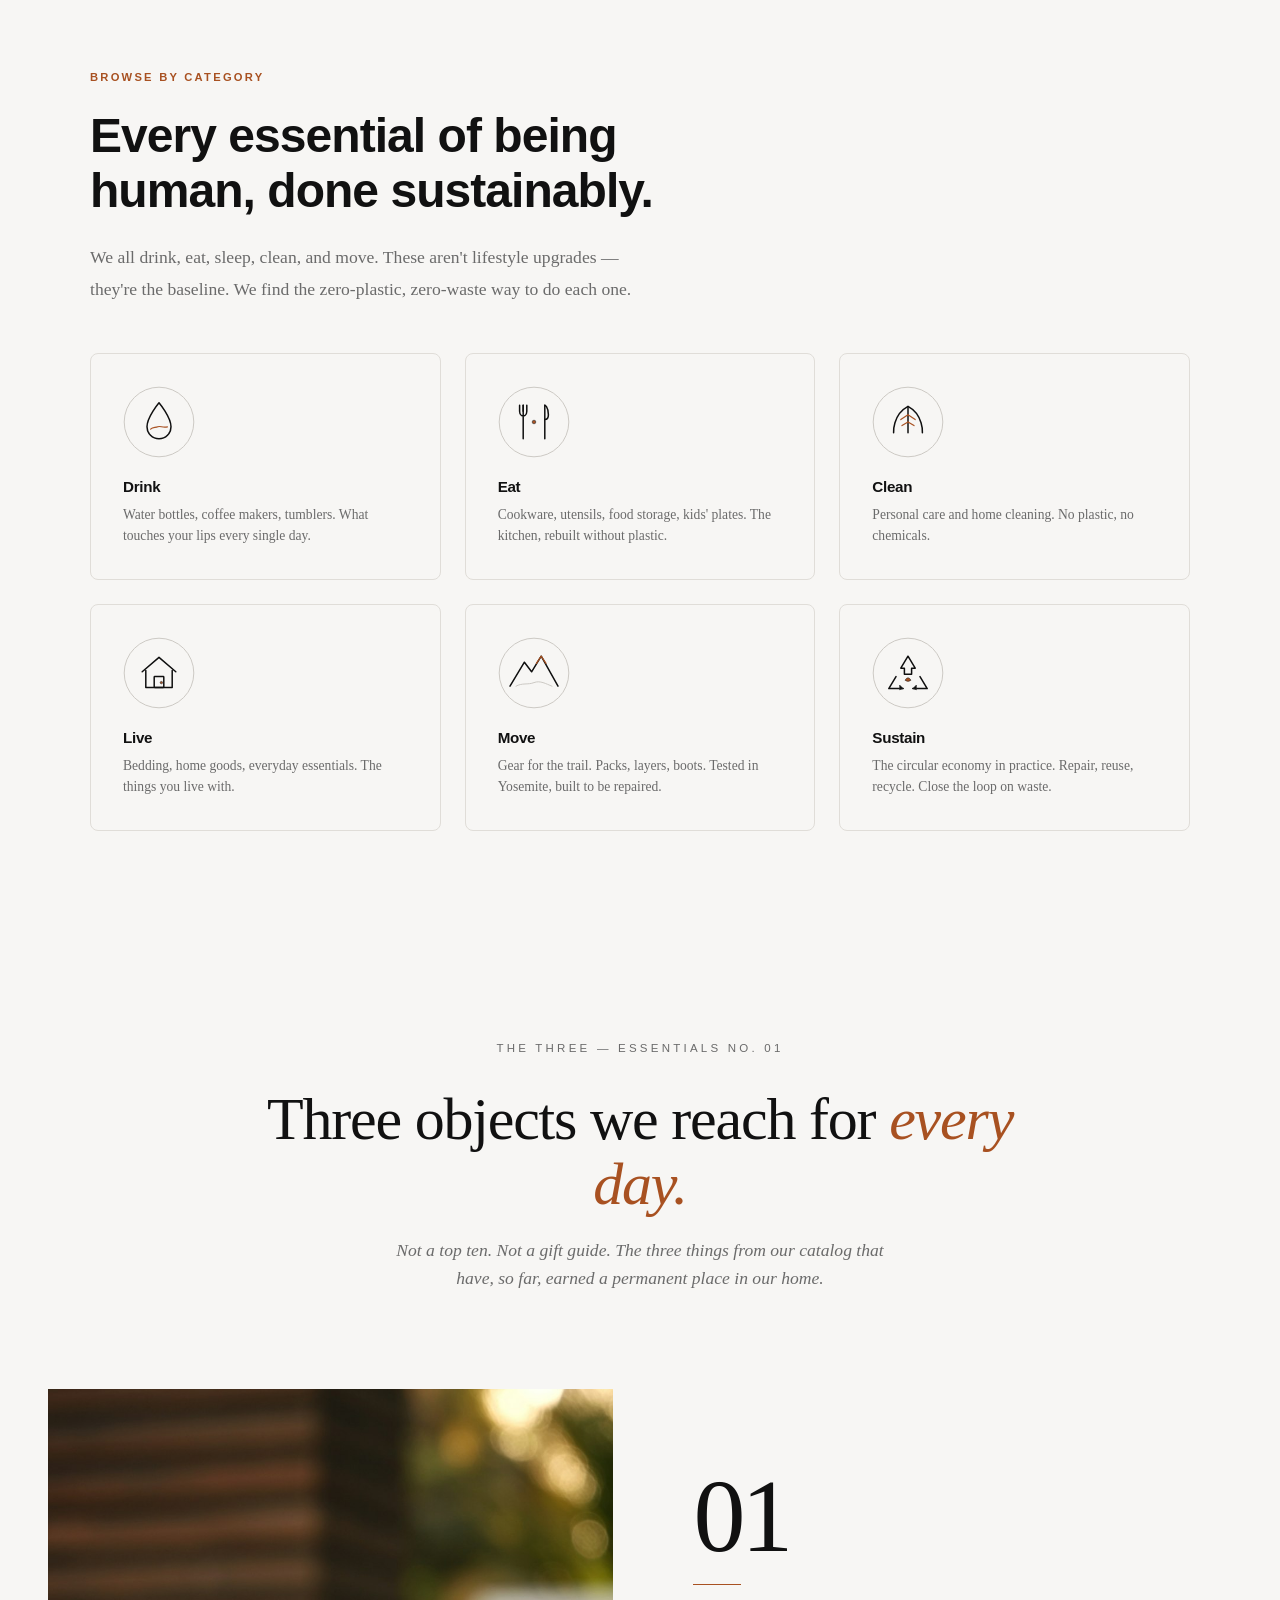
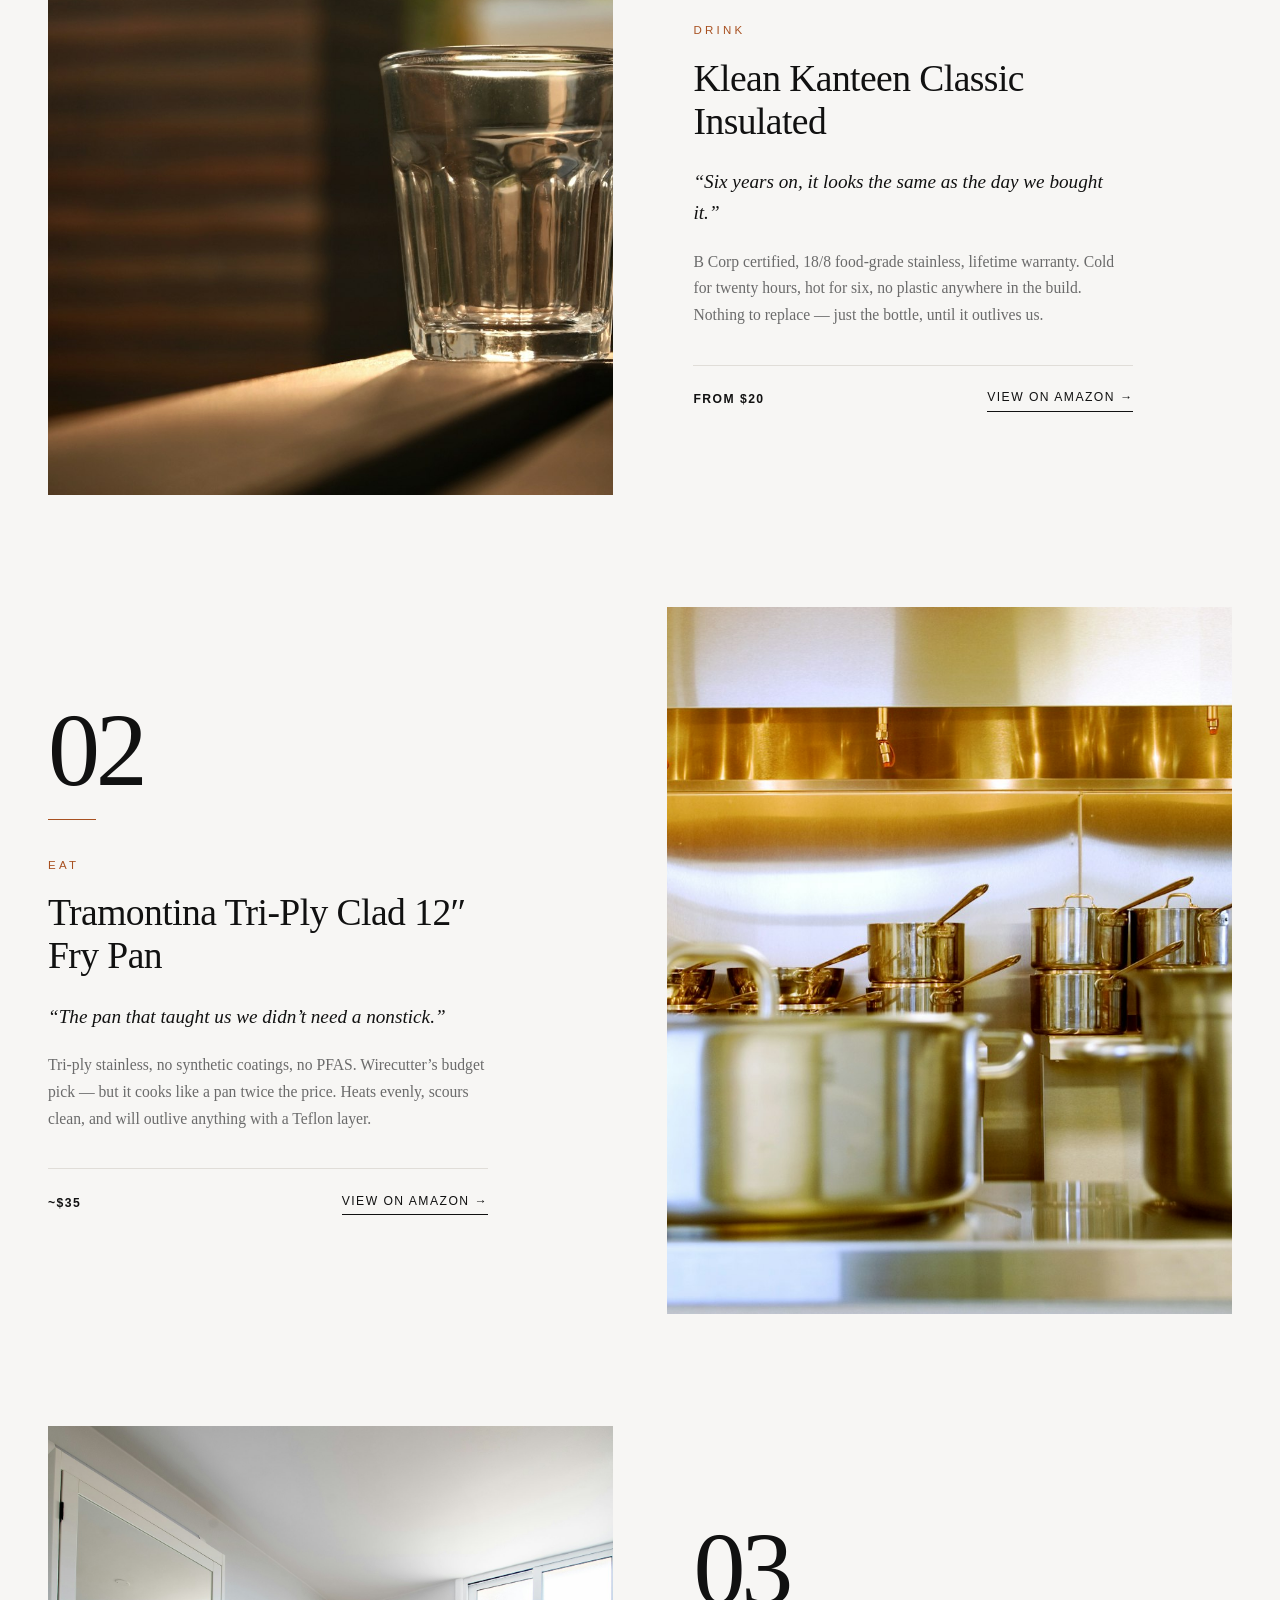
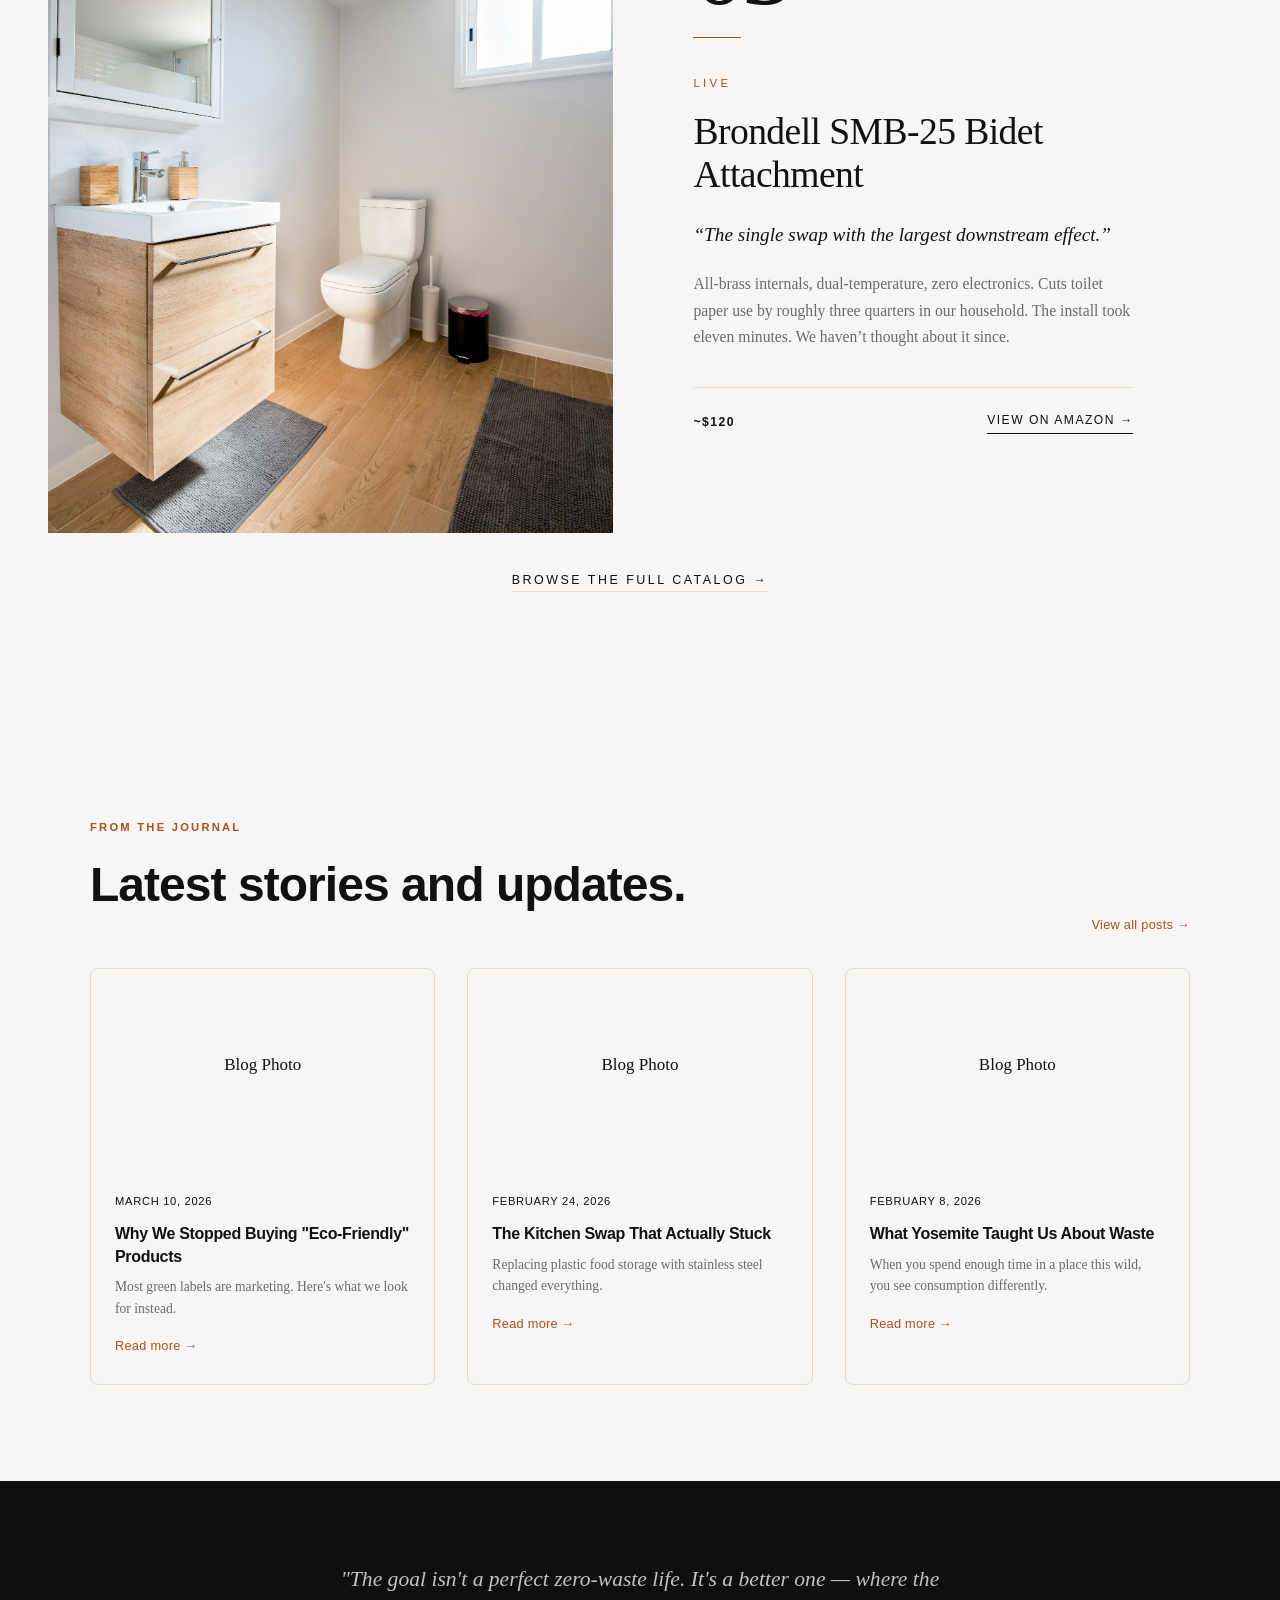
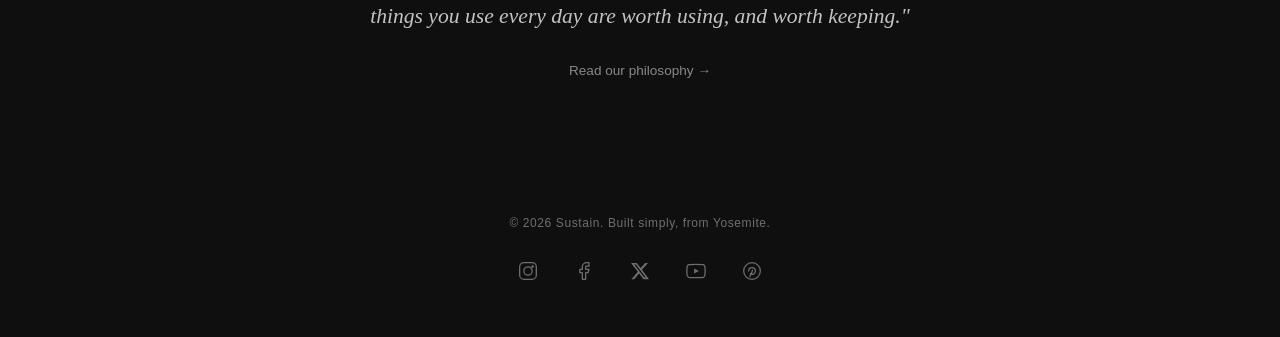
==== commit a871a56f: "Replace hero El Capitan with high-res shot, grayscale filter for B&W Old file was a 663x730 PNG misn" ====
--- a/index.html
+++ b/index.html
@@ -1602,7 +1602,7 @@
     <!-- ── HERO: Full-bleed image with text overlay ──────────────────── -->
     <section class="hero hero-img-bg">
         <div style="position:absolute;inset:0;z-index:0;">
-            <img src="wp-content/themes/flavor-child/images/hero-el-capitan.jpg" alt="El Capitan, Yosemite National Park" style="width:100%;height:100%;object-fit:cover;object-position:center 30%;display:block;">
+            <img src="wp-content/themes/flavor-child/images/hero-el-capitan.jpg" alt="El Capitan, Yosemite National Park" style="width:100%;height:100%;object-fit:cover;object-position:center 35%;display:block;filter:grayscale(1) contrast(1.08);">
         </div>
         <div class="hero-overlay"></div>
         <div class="hero-content">
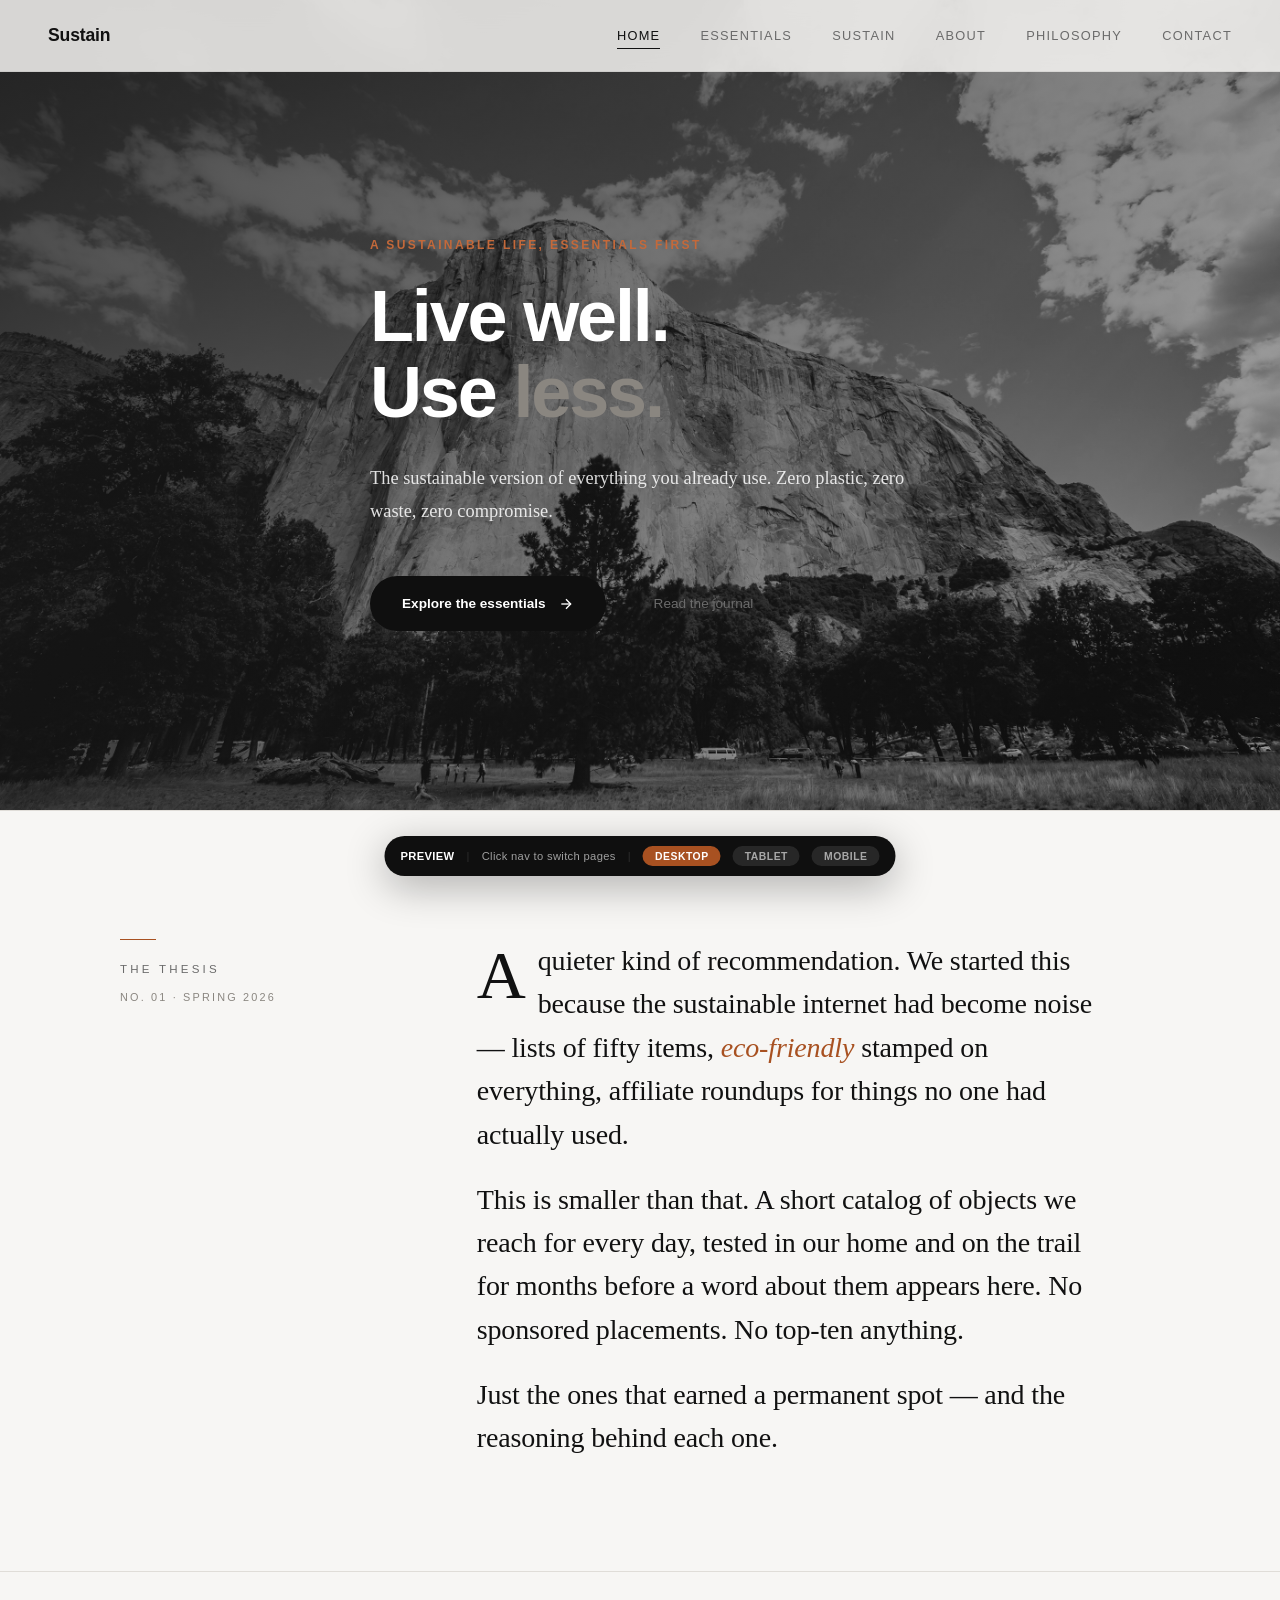
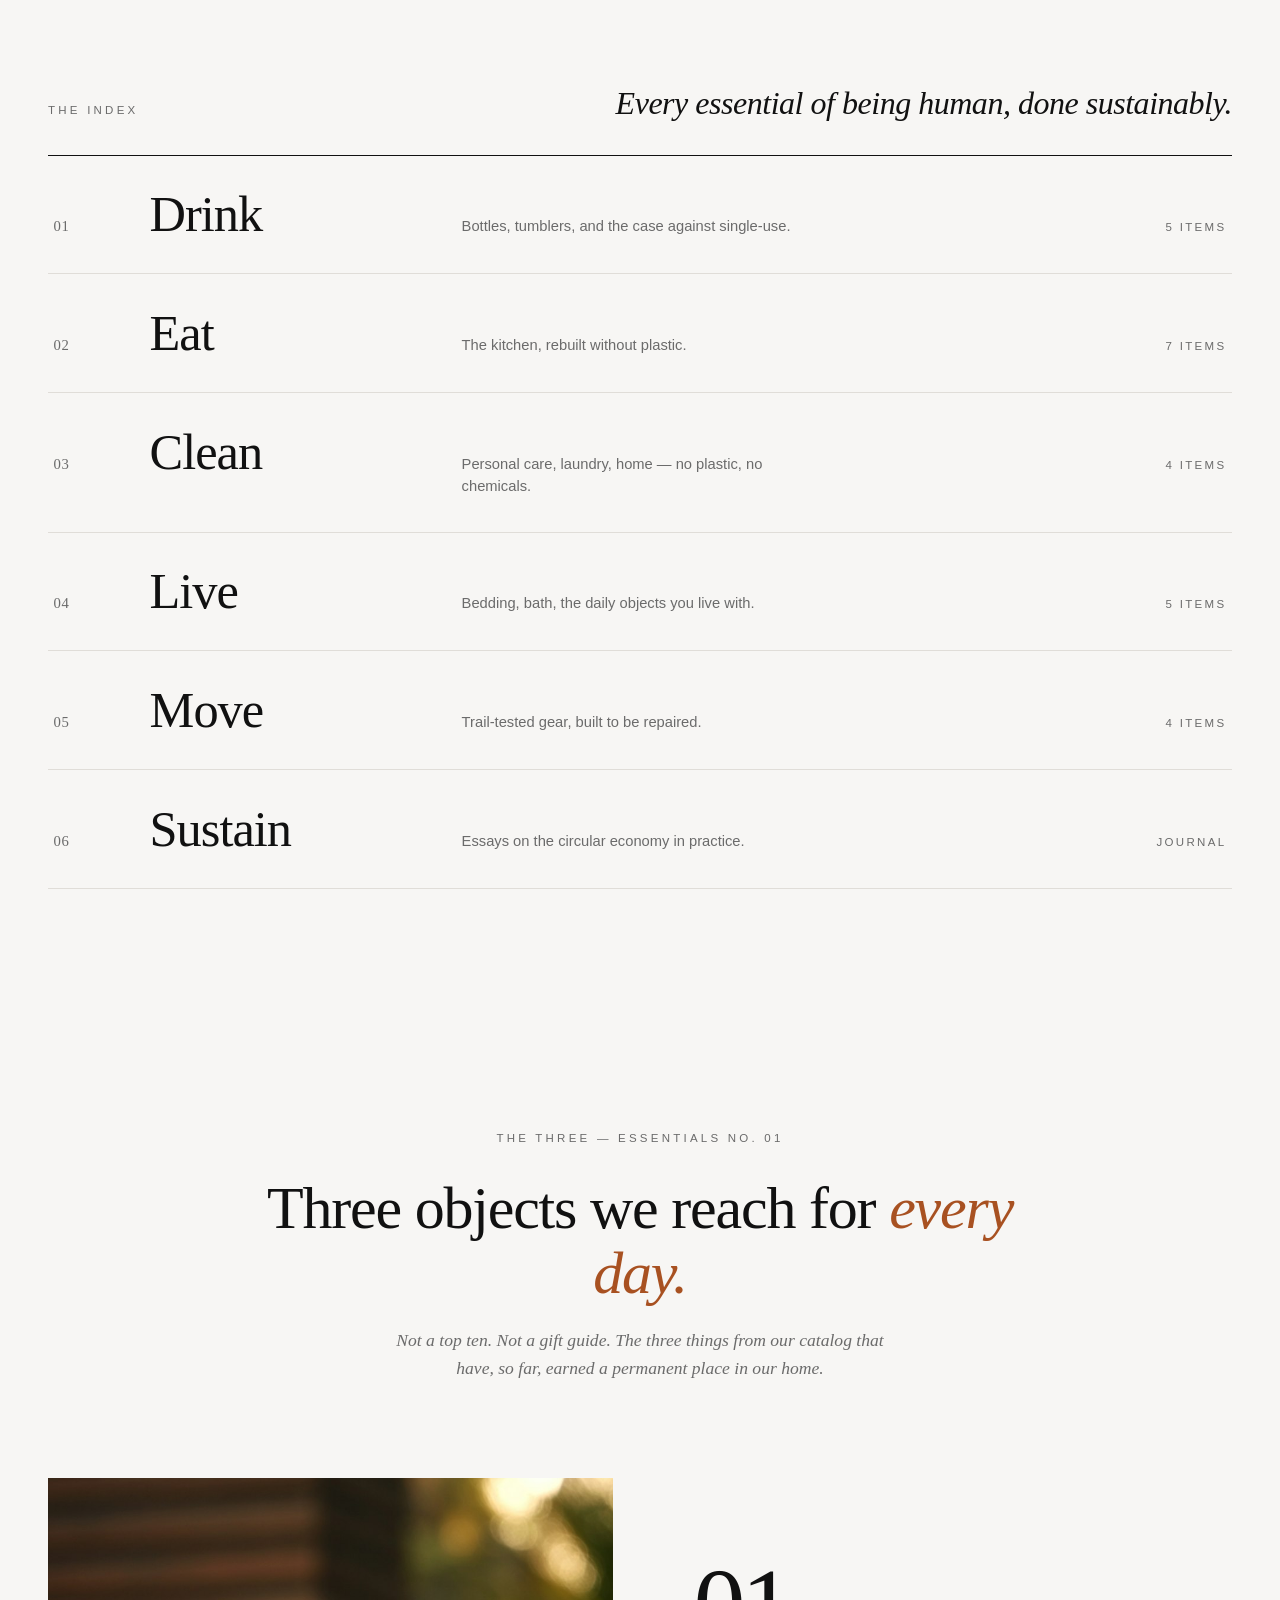
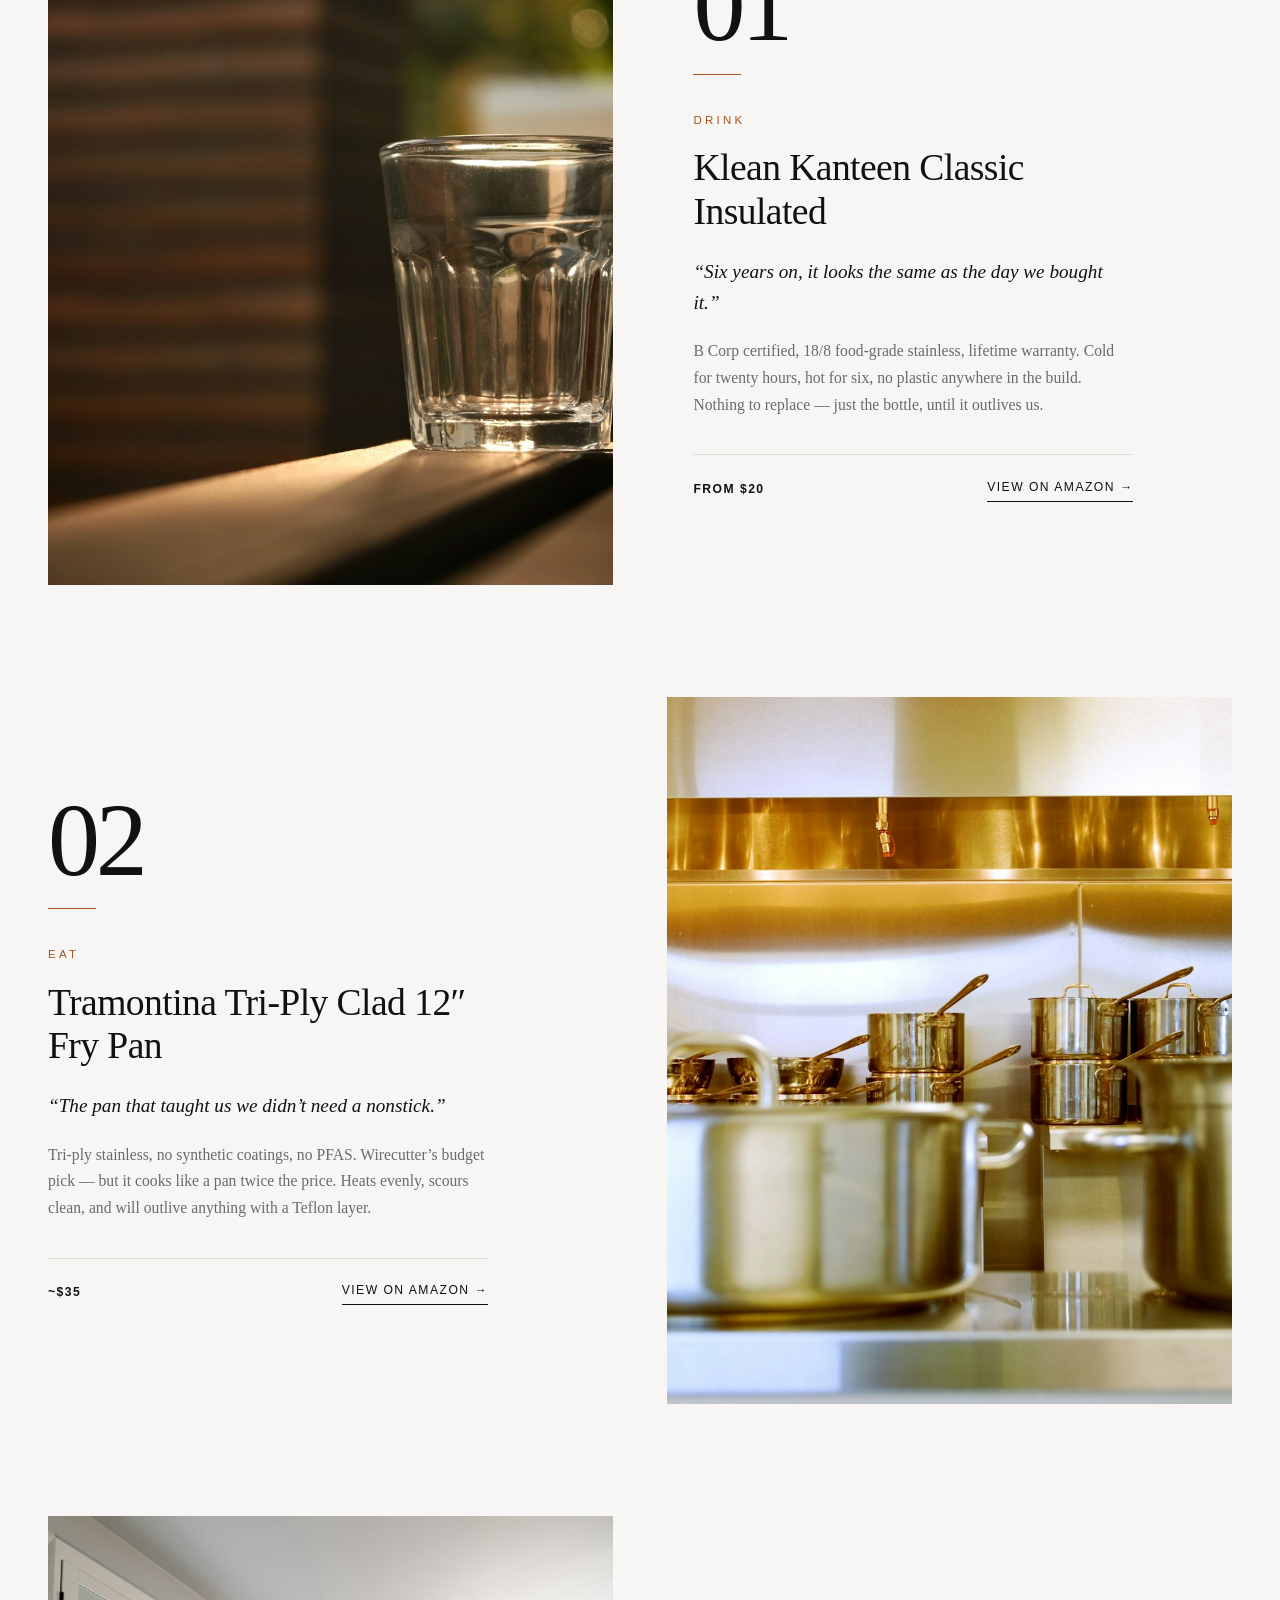
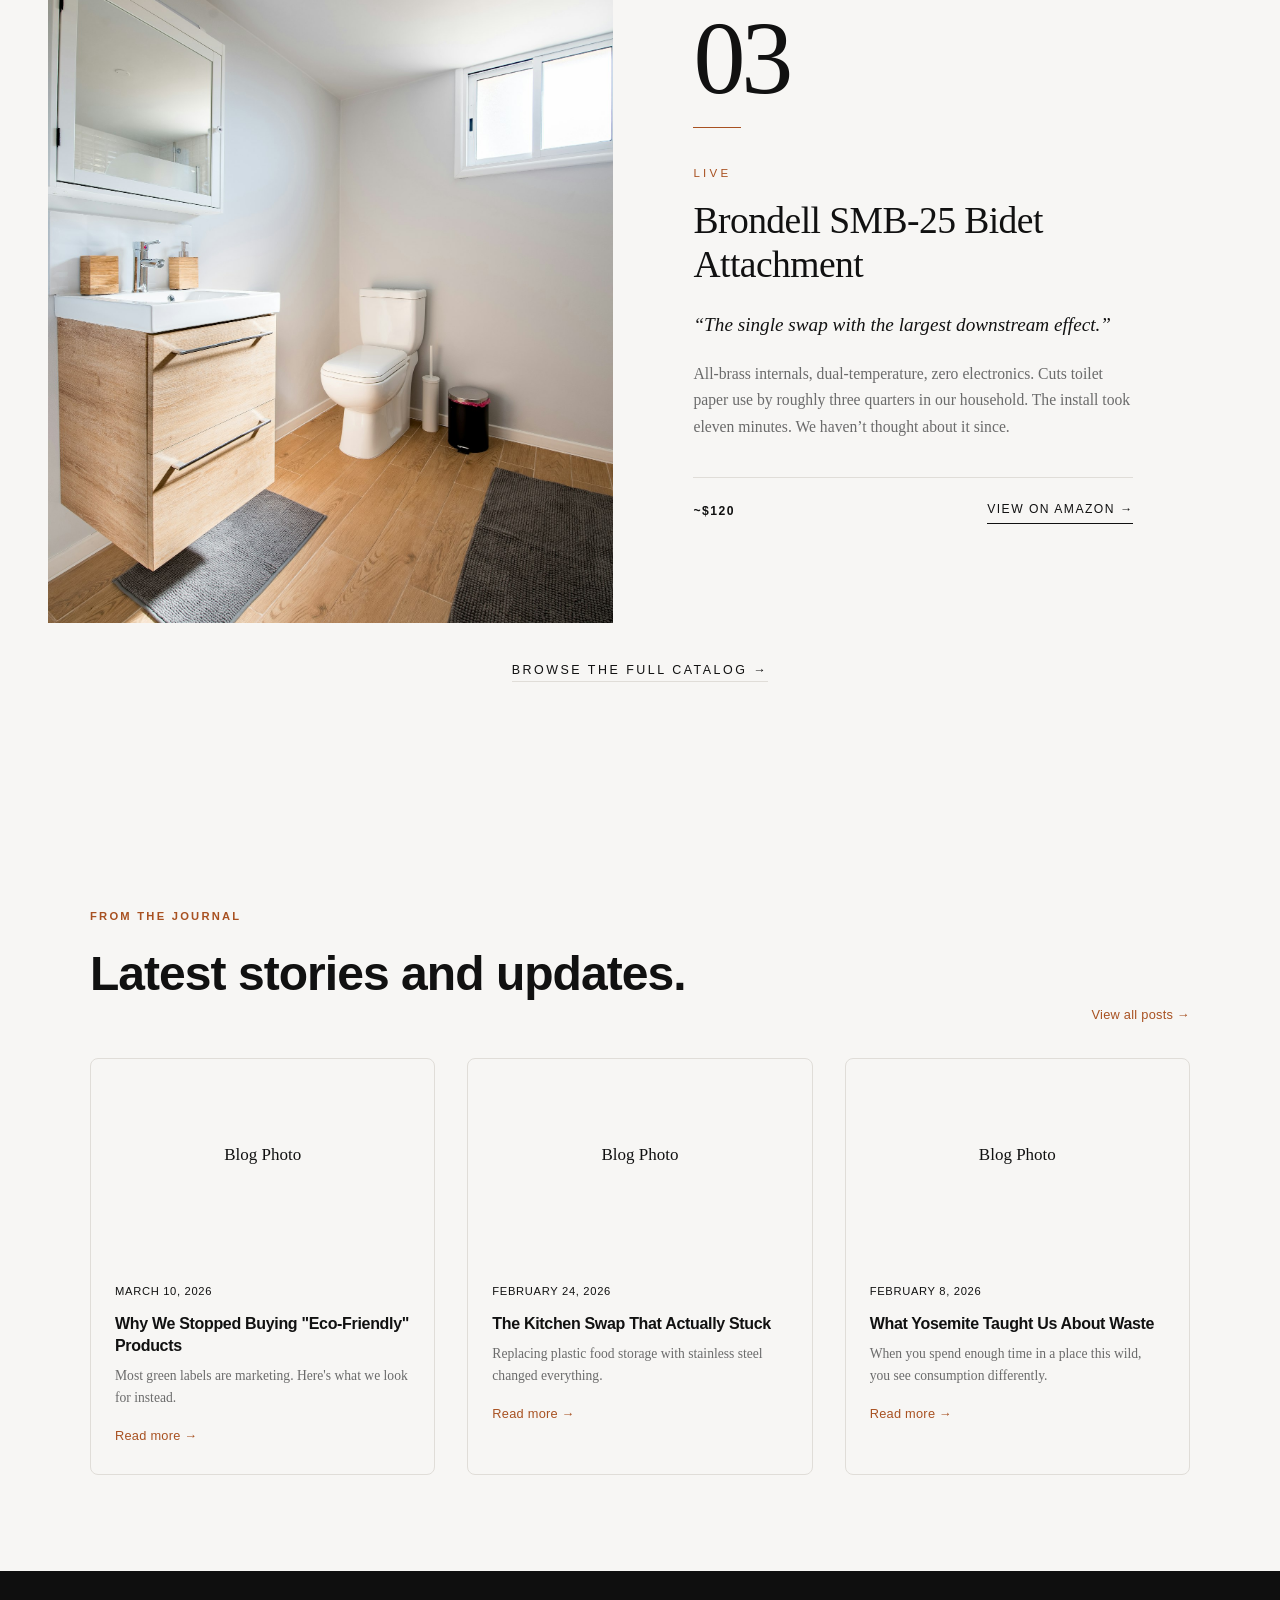
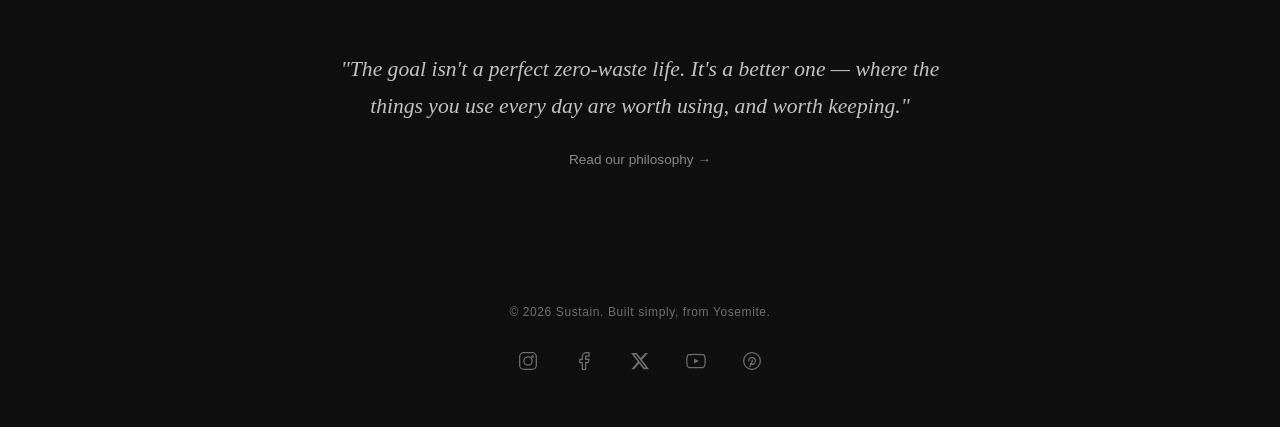
==== commit b996be90: "Redesign categories section as editorial index Replaces six icon-in-circle tiles with a numbered tab" ====
--- a/index.html
+++ b/index.html
@@ -317,41 +317,126 @@
     background: rgba(255,255,255,0.12);
 }
 
-/* ── Category Row (light version of feature cards) ─────────────────── */
-
-.category-row {
+/* ── Category Index (editorial table of contents) ──────────────────── */
+
+.cat-index { padding: 7rem 3rem 8rem; background: var(--bg); }
+.cat-index-inner { max-width: 1200px; margin: 0 auto; }
+
+.cat-index-head {
+    display: flex;
+    align-items: baseline;
+    justify-content: space-between;
+    flex-wrap: wrap;
+    gap: 1.5rem 2rem;
+    padding-bottom: 2rem;
+    border-bottom: 1px solid var(--text);
+}
+.cat-index-head .eyebrow {
+    font-family: var(--font-display);
+    font-size: 0.72rem;
+    text-transform: uppercase;
+    letter-spacing: 0.28em;
+    color: var(--text-secondary);
+    white-space: nowrap;
+}
+.cat-index-head h2 {
+    font-family: Georgia, serif;
+    font-size: clamp(1.5rem, 2.6vw, 2rem);
+    line-height: 1.2;
+    letter-spacing: -0.015em;
+    color: var(--text);
+    font-weight: 400;
+    font-style: italic;
+    margin: 0;
+    max-width: 620px;
+}
+
+.cat-index-list { margin: 0; padding: 0; }
+
+.cat-row {
     display: grid;
-    grid-template-columns: repeat(3, 1fr);
-    gap: 1.5rem;
-    margin-top: 3rem;
-}
-
-.category-row .feature-card {
-    padding: 2rem;
-    border-radius: var(--radius-md);
-    background: var(--surface);
-    border: 1px solid var(--border);
-    transition: all 0.3s var(--ease-out);
-}
-
-.category-row .feature-card:hover {
-    border-color: var(--stone-mid);
-    transform: translateY(-3px);
-    box-shadow: 0 12px 40px rgba(0,0,0,0.06);
-}
-
-.category-row .feature-card h3 { color: var(--text); font-size: 0.95rem; margin-bottom: 0.5rem; }
-.category-row .feature-card p { color: var(--text-secondary); font-size: 0.85rem; line-height: 1.6; }
-
-.category-row .feature-icon svg { stroke: var(--stone-dark) !important; }
-.category-row .feature-icon svg path[fill="#A85121"] { fill: var(--accent) !important; }
-.category-row .feature-icon svg line[stroke="#A85121"] { stroke: var(--accent) !important; }
-.category-row .feature-icon svg path[stroke="#A85121"] { stroke: var(--accent) !important; }
-.category-row .feature-icon svg polygon[fill="#A85121"] { fill: var(--accent) !important; }
-.category-row .feature-icon svg polygon[fill="#fff"] { fill: var(--stone-dark) !important; }
-
-@media (max-width: 900px) { .category-row { grid-template-columns: repeat(2, 1fr); } }
-@media (max-width: 600px) { .category-row { grid-template-columns: 1fr; } }
+    grid-template-columns: 3.5rem minmax(180px, 17rem) 1fr 6rem;
+    align-items: baseline;
+    column-gap: 2.5rem;
+    padding: 2.1rem 0.35rem;
+    border-bottom: 1px solid var(--border);
+    color: var(--text);
+    text-decoration: none;
+    cursor: pointer;
+    position: relative;
+    transition: padding-left 0.5s var(--ease-out);
+}
+
+.cat-num {
+    font-family: Georgia, serif;
+    font-size: 0.92rem;
+    font-variant-numeric: tabular-nums;
+    color: var(--text-secondary);
+    letter-spacing: 0.04em;
+    transition: color 0.3s;
+}
+
+.cat-name {
+    font-family: Georgia, serif;
+    font-size: clamp(2rem, 4.2vw, 3.15rem);
+    line-height: 1;
+    letter-spacing: -0.02em;
+    font-weight: 400;
+    color: var(--text);
+    position: relative;
+    display: inline-block;
+    justify-self: start;
+}
+.cat-name::after {
+    content: "";
+    position: absolute;
+    left: 0;
+    bottom: -0.14em;
+    height: 2px;
+    width: 100%;
+    background: var(--accent);
+    transform-origin: left center;
+    transform: scaleX(0);
+    transition: transform 0.55s var(--ease-out);
+}
+
+.cat-teaser {
+    font-family: var(--font-display);
+    font-size: 0.92rem;
+    line-height: 1.55;
+    color: var(--text-secondary);
+    margin: 0;
+    max-width: 44ch;
+}
+
+.cat-count {
+    font-family: var(--font-display);
+    font-size: 0.72rem;
+    letter-spacing: 0.2em;
+    text-transform: uppercase;
+    color: var(--text-secondary);
+    text-align: right;
+    font-variant-numeric: tabular-nums;
+    white-space: nowrap;
+    transition: color 0.3s;
+}
+
+.cat-row:hover { padding-left: 1.75rem; }
+.cat-row:hover .cat-num,
+.cat-row:hover .cat-count { color: var(--accent); }
+.cat-row:hover .cat-name::after { transform: scaleX(1); }
+
+@media (max-width: 900px) {
+    .cat-index { padding: 4.5rem 1.5rem 5rem; }
+    .cat-row {
+        grid-template-columns: 2.5rem 1fr;
+        row-gap: 0.4rem;
+        column-gap: 1rem;
+        padding: 1.6rem 0.25rem;
+    }
+    .cat-teaser { grid-column: 2; max-width: none; }
+    .cat-count { grid-column: 2; text-align: left; }
+}
 
 /* ── Featured Picks ────────────────────────────────────────────────── */
 
@@ -1634,56 +1719,50 @@
         </div>
     </section>
 
-    <!-- ── CATEGORIES ────────────────────────────────────────────────── -->
-    <section class="section">
-        <div class="section-inner">
-            <p class="section-label">Browse by category</p>
-            <h2 class="section-title" style="max-width:680px;">Every essential of being human, done sustainably.</h2>
-            <p class="section-subtitle">We all drink, eat, sleep, clean, and move. These aren't lifestyle upgrades — they're the baseline. We find the zero-plastic, zero-waste way to do each one.</p>
-
-            <div class="category-row">
-                <div class="feature-card" style="cursor:pointer;" onclick="goToSection('products','section-drink')">
-                    <div class="feature-icon" style="background:none;width:72px;height:72px;padding:0;">
-                        <svg viewBox="0 0 120 120" fill="none" style="width:100%;height:100%;"><circle cx="60" cy="60" r="58" fill="#F7F6F4" stroke="#C8C5BF" stroke-width="1.5"/><path d="M60 28C60 28 40 52 40 68C40 79.046 48.954 88 60 88C71.046 88 80 79.046 80 68C80 52 60 28 60 28Z" stroke="#0F0F0F" stroke-width="2.5" stroke-linecap="round" stroke-linejoin="round"/><path d="M46 72C50 68 54 70 58 68C62 66 66 70 74 68" stroke="#A85121" stroke-width="2" stroke-linecap="round"/></svg>
-                    </div>
-                    <h3>Drink</h3>
-                    <p>Water bottles, coffee makers, tumblers. What touches your lips every single day.</p>
-                </div>
-                <div class="feature-card" style="cursor:pointer;" onclick="goToSection('products','section-eat')">
-                    <div class="feature-icon" style="background:none;width:72px;height:72px;padding:0;">
-                        <svg viewBox="0 0 120 120" fill="none" style="width:100%;height:100%;"><circle cx="60" cy="60" r="58" fill="#F7F6F4" stroke="#C8C5BF" stroke-width="1.5"/><path d="M42 32V50M42 50V88M42 50C42 50 36 50 36 42V32M42 50C42 50 48 50 48 42V32" stroke="#0F0F0F" stroke-width="2.5" stroke-linecap="round" stroke-linejoin="round"/><line x1="42" y1="32" x2="42" y2="42" stroke="#0F0F0F" stroke-width="2.5" stroke-linecap="round"/><path d="M78 32C78 32 84 34 84 48C84 54 81 56 78 56V88" stroke="#0F0F0F" stroke-width="2.5" stroke-linecap="round" stroke-linejoin="round"/><line x1="78" y1="32" x2="78" y2="56" stroke="#0F0F0F" stroke-width="2.5" stroke-linecap="round"/><circle cx="60" cy="60" r="3" fill="#A85121"/></svg>
-                    </div>
-                    <h3>Eat</h3>
-                    <p>Cookware, utensils, food storage, kids' plates. The kitchen, rebuilt without plastic.</p>
-                </div>
-                <div class="feature-card" style="cursor:pointer;" onclick="goToSection('products','section-clean')">
-                    <div class="feature-icon" style="background:none;width:72px;height:72px;padding:0;">
-                        <svg viewBox="0 0 120 120" fill="none" style="width:100%;height:100%;"><circle cx="60" cy="60" r="58" fill="#F7F6F4" stroke="#C8C5BF" stroke-width="1.5"/><path d="M36 78C36 78 34 48 60 34C86 48 84 78 84 78" stroke="#0F0F0F" stroke-width="2.5" stroke-linecap="round" stroke-linejoin="round"/><path d="M60 34V78" stroke="#0F0F0F" stroke-width="2.5" stroke-linecap="round"/><path d="M60 48L48 56" stroke="#A85121" stroke-width="2" stroke-linecap="round"/><path d="M60 48L72 56" stroke="#A85121" stroke-width="2" stroke-linecap="round"/><path d="M60 60L50 66" stroke="#A85121" stroke-width="2" stroke-linecap="round"/><path d="M60 60L70 66" stroke="#A85121" stroke-width="2" stroke-linecap="round"/></svg>
-                    </div>
-                    <h3>Clean</h3>
-                    <p>Personal care and home cleaning. No plastic, no chemicals.</p>
-                </div>
-                <div class="feature-card" style="cursor:pointer;" onclick="goToSection('products','section-live')">
-                    <div class="feature-icon" style="background:none;width:72px;height:72px;padding:0;">
-                        <svg viewBox="0 0 120 120" fill="none" style="width:100%;height:100%;"><circle cx="60" cy="60" r="58" fill="#F7F6F4" stroke="#C8C5BF" stroke-width="1.5"/><path d="M32 58L60 34L88 58" stroke="#0F0F0F" stroke-width="2.5" stroke-linecap="round" stroke-linejoin="round"/><path d="M38 56V84H82V56" stroke="#0F0F0F" stroke-width="2.5" stroke-linecap="round" stroke-linejoin="round"/><rect x="52" y="66" width="16" height="18" rx="1" stroke="#0F0F0F" stroke-width="2.5" stroke-linecap="round" stroke-linejoin="round"/><circle cx="64" cy="76" r="2" fill="#A85121"/></svg>
-                    </div>
-                    <h3>Live</h3>
-                    <p>Bedding, home goods, everyday essentials. The things you live with.</p>
-                </div>
-                <div class="feature-card" style="cursor:pointer;" onclick="goToSection('products','section-move')">
-                    <div class="feature-icon" style="background:none;width:72px;height:72px;padding:0;">
-                        <svg viewBox="0 0 120 120" fill="none" style="width:100%;height:100%;"><circle cx="60" cy="60" r="58" fill="#F7F6F4" stroke="#C8C5BF" stroke-width="1.5"/><path d="M20 82L44 42L56 58L72 32L100 82" stroke="#0F0F0F" stroke-width="2.5" stroke-linecap="round" stroke-linejoin="round"/><path d="M64 44L72 32L80 44" stroke="#A85121" stroke-width="2" stroke-linecap="round" stroke-linejoin="round"/><path d="M30 82C40 76 50 80 60 76C70 72 80 78 90 82" stroke="#C8C5BF" stroke-width="1.5" stroke-linecap="round"/></svg>
-                    </div>
-                    <h3>Move</h3>
-                    <p>Gear for the trail. Packs, layers, boots. Tested in Yosemite, built to be repaired.</p>
-                </div>
-                <div class="feature-card" style="cursor:pointer;" onclick="showPage('sustain')">
-                    <div class="feature-icon" style="background:none;width:72px;height:72px;padding:0;">
-                        <svg viewBox="0 0 120 120" fill="none" style="width:100%;height:100%;"><circle cx="60" cy="60" r="58" fill="#F7F6F4" stroke="#C8C5BF" stroke-width="1.5"/><path d="M60 32L48 52H54V62H66V52H72L60 32Z" stroke="#0F0F0F" stroke-width="2.5" stroke-linecap="round" stroke-linejoin="round"/><path d="M40 66L28 86H52" stroke="#0F0F0F" stroke-width="2.5" stroke-linecap="round" stroke-linejoin="round"/><path d="M80 66L92 86H68" stroke="#0F0F0F" stroke-width="2.5" stroke-linecap="round" stroke-linejoin="round"/><polygon points="52,86 46,80 46,88" fill="#0F0F0F"/><polygon points="68,86 74,80 74,88" fill="#0F0F0F"/><path d="M55 72Q60 64 65 72Q60 76 55 72" fill="#A85121"/></svg>
-                    </div>
-                    <h3>Sustain</h3>
-                    <p>The circular economy in practice. Repair, reuse, recycle. Close the loop on waste.</p>
-                </div>
+    <!-- ── CATEGORY INDEX ────────────────────────────────────────────── -->
+    <section class="cat-index">
+        <div class="cat-index-inner">
+            <div class="cat-index-head">
+                <span class="eyebrow">The Index</span>
+                <h2>Every essential of being human, done sustainably.</h2>
+            </div>
+            <div class="cat-index-list">
+                <a class="cat-row" onclick="goToSection('products','section-drink')">
+                    <span class="cat-num">01</span>
+                    <span class="cat-name">Drink</span>
+                    <p class="cat-teaser">Bottles, tumblers, and the case against single-use.</p>
+                    <span class="cat-count">5 Items</span>
+                </a>
+                <a class="cat-row" onclick="goToSection('products','section-eat')">
+                    <span class="cat-num">02</span>
+                    <span class="cat-name">Eat</span>
+                    <p class="cat-teaser">The kitchen, rebuilt without plastic.</p>
+                    <span class="cat-count">7 Items</span>
+                </a>
+                <a class="cat-row" onclick="goToSection('products','section-clean')">
+                    <span class="cat-num">03</span>
+                    <span class="cat-name">Clean</span>
+                    <p class="cat-teaser">Personal care, laundry, home &mdash; no plastic, no chemicals.</p>
+                    <span class="cat-count">4 Items</span>
+                </a>
+                <a class="cat-row" onclick="goToSection('products','section-live')">
+                    <span class="cat-num">04</span>
+                    <span class="cat-name">Live</span>
+                    <p class="cat-teaser">Bedding, bath, the daily objects you live with.</p>
+                    <span class="cat-count">5 Items</span>
+                </a>
+                <a class="cat-row" onclick="goToSection('products','section-move')">
+                    <span class="cat-num">05</span>
+                    <span class="cat-name">Move</span>
+                    <p class="cat-teaser">Trail-tested gear, built to be repaired.</p>
+                    <span class="cat-count">4 Items</span>
+                </a>
+                <a class="cat-row" onclick="showPage('sustain')">
+                    <span class="cat-num">06</span>
+                    <span class="cat-name">Sustain</span>
+                    <p class="cat-teaser">Essays on the circular economy in practice.</p>
+                    <span class="cat-count">Journal</span>
+                </a>
             </div>
         </div>
     </section>
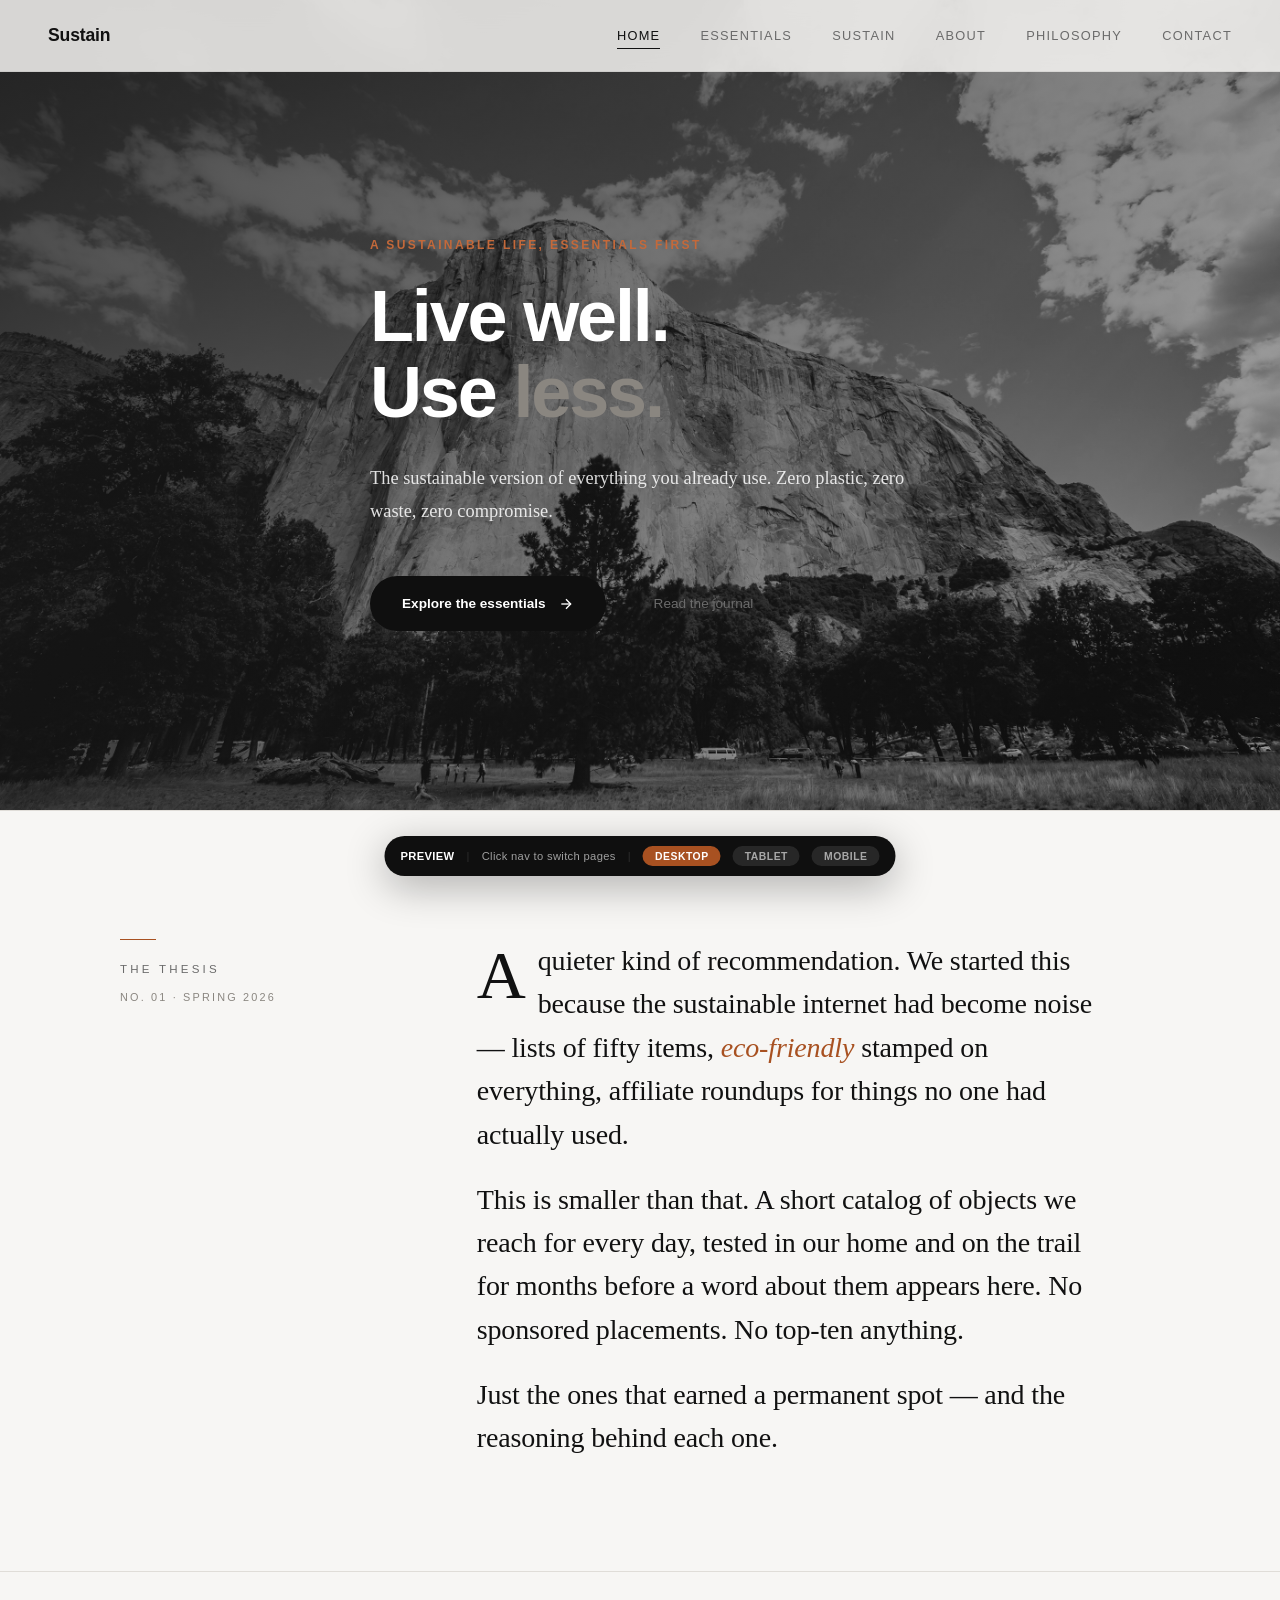
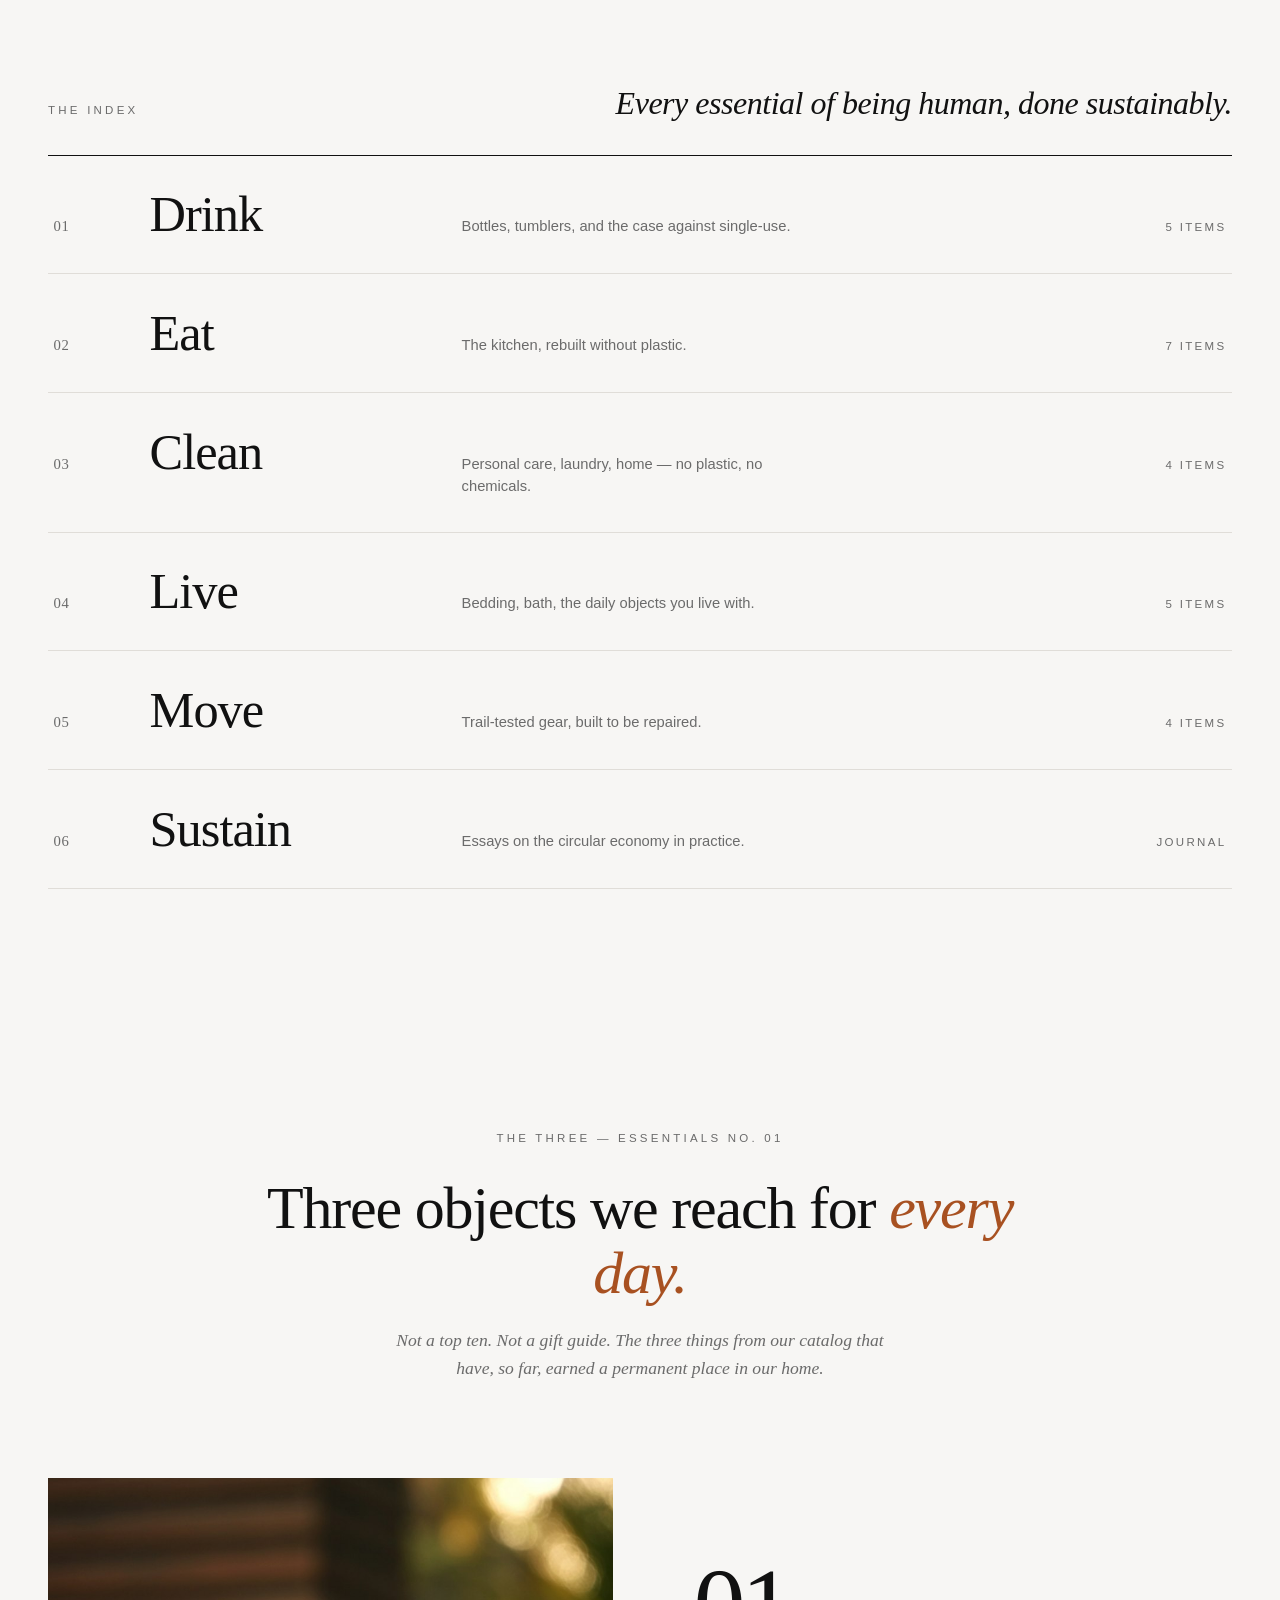
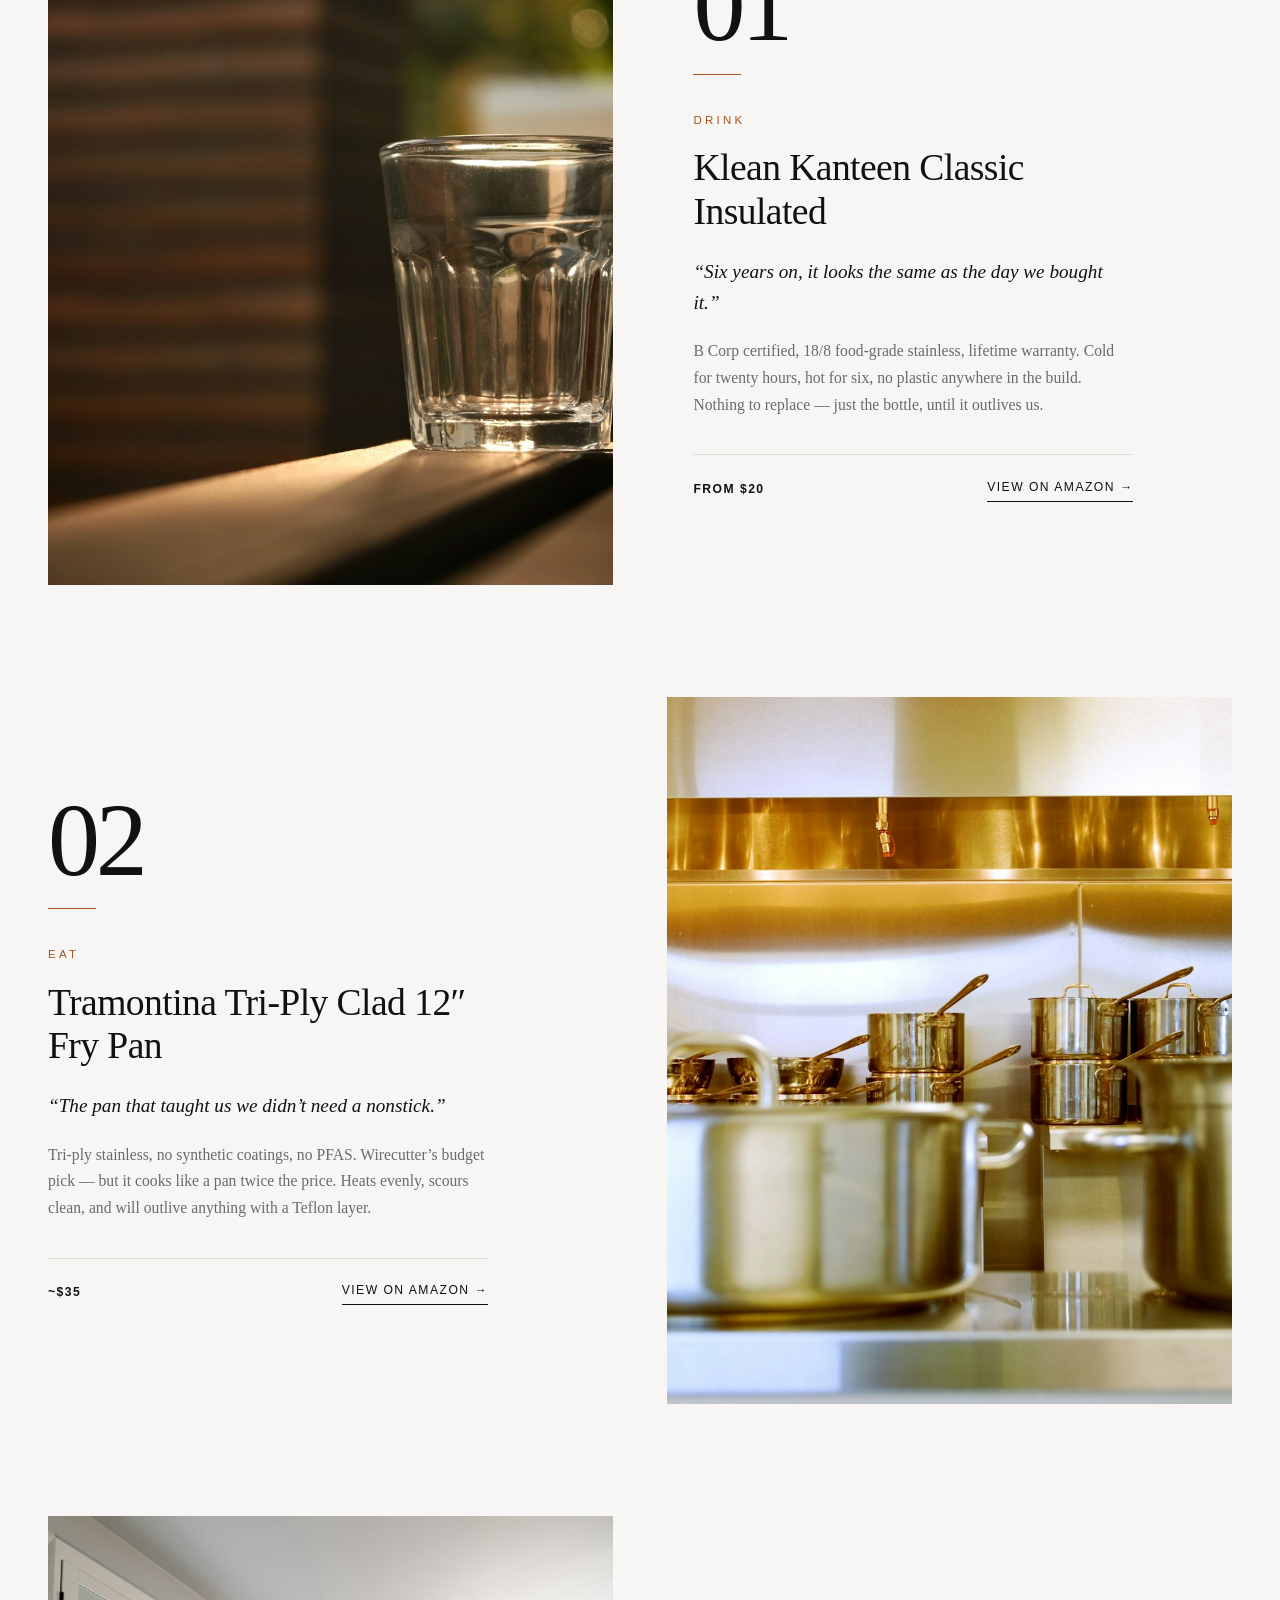
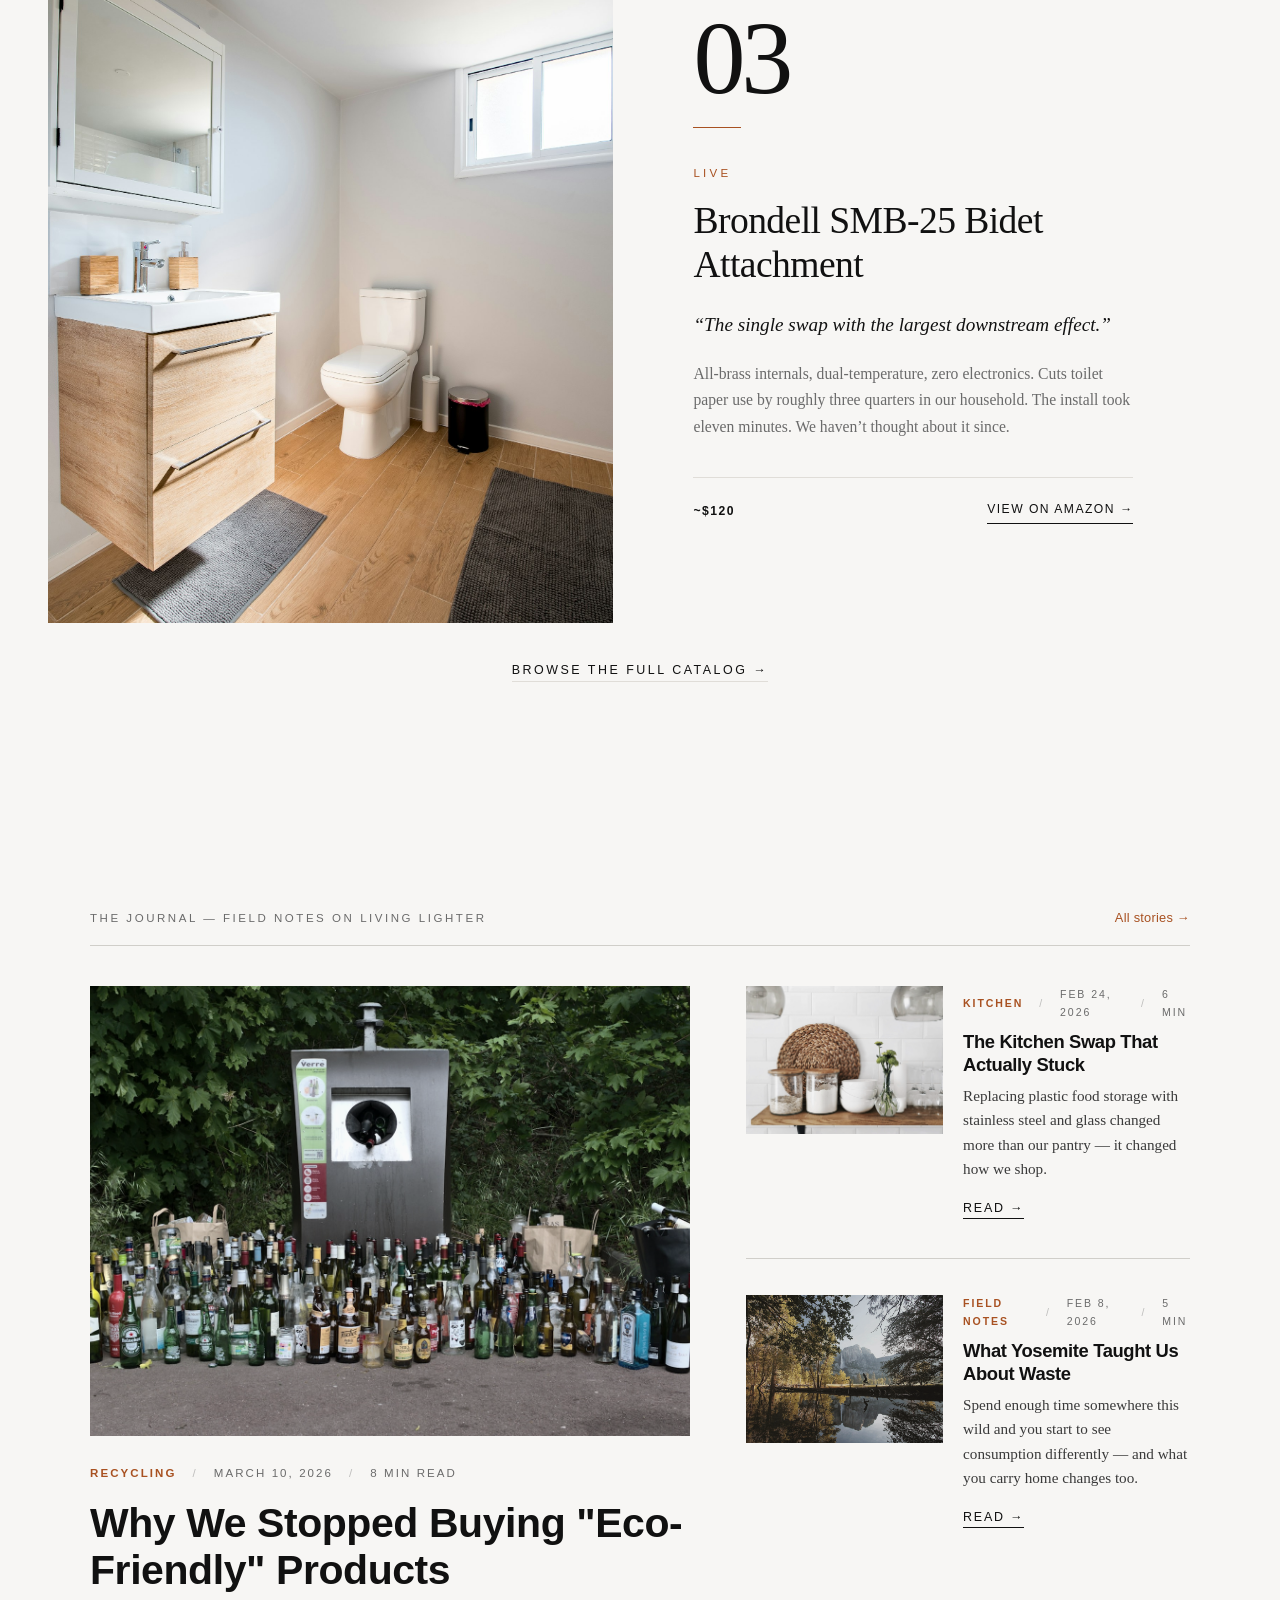
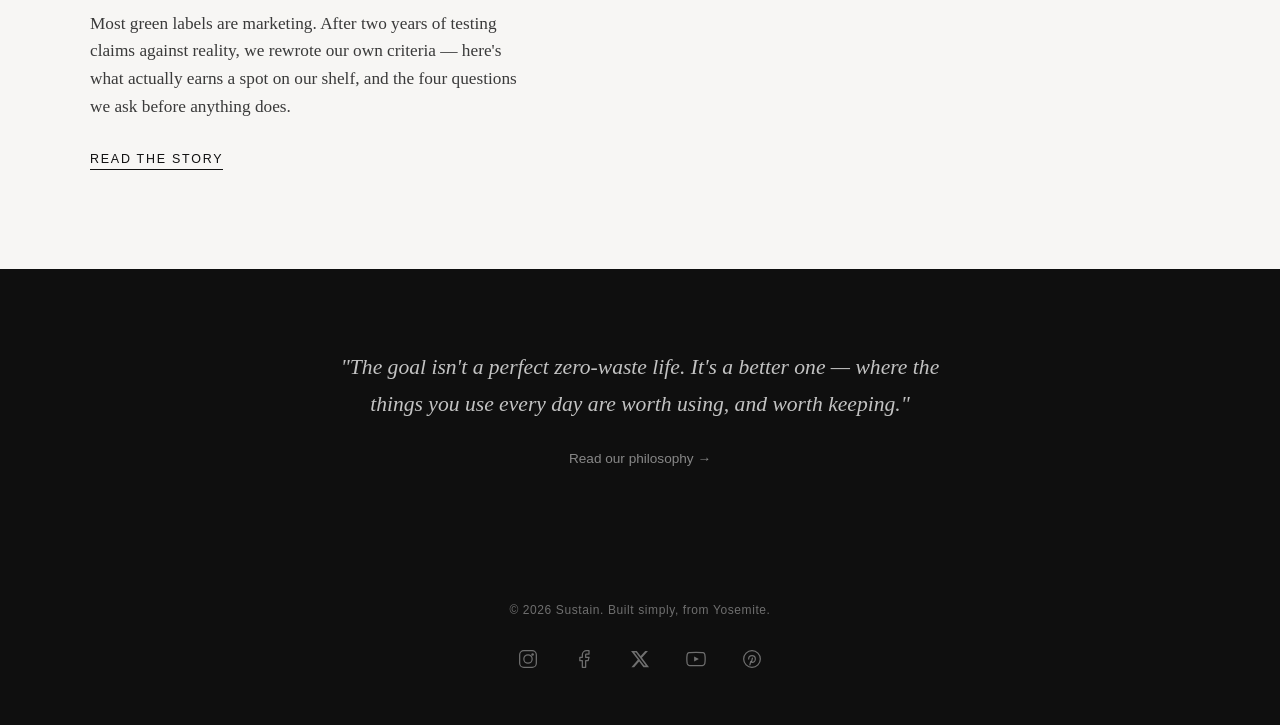
==== commit 7582231d: "Redesign Journal section as editorial lead-story + deck Replaces three equal blog cards with a magaz" ====
--- a/index.html
+++ b/index.html
@@ -1547,6 +1547,119 @@
 .blog-card:hover .blog-read-more {
     text-decoration: underline;
     text-underline-offset: 3px;
+}
+
+/* ── Journal Feature (lead-story + deck) ───────────────────────────── */
+.journal-feature { margin-top: 2.5rem; }
+.journal-head {
+    display: flex;
+    justify-content: space-between;
+    align-items: baseline;
+    border-bottom: 1px solid var(--color-border, #D0CEC9);
+    padding-bottom: 1rem;
+    margin-bottom: 2.5rem;
+}
+.journal-eyebrow {
+    font-family: var(--font-display);
+    font-size: 0.72rem;
+    letter-spacing: 0.22em;
+    text-transform: uppercase;
+    color: var(--color-text-light, #6B6B6B);
+    margin: 0;
+}
+.journal-layout {
+    display: grid;
+    grid-template-columns: 1.35fr 1fr;
+    gap: 3.5rem;
+    align-items: start;
+}
+@media (max-width: 900px) {
+    .journal-layout { grid-template-columns: 1fr; gap: 2.5rem; }
+}
+.j-lead { display: block; text-decoration: none; color: inherit; cursor: pointer; }
+.j-lead .j-media {
+    position: relative;
+    aspect-ratio: 4 / 3;
+    overflow: hidden;
+    background: var(--color-bg-alt, #ECEAE7);
+}
+.j-lead .j-media img {
+    width: 100%; height: 100%; object-fit: cover;
+    filter: grayscale(0.35) contrast(1.03) brightness(0.98);
+    transition: transform 0.8s ease, filter 0.6s ease;
+}
+.j-lead:hover .j-media img { transform: scale(1.02); filter: grayscale(0.15) contrast(1.05); }
+.j-lead .j-body { padding-top: 1.75rem; }
+.j-meta-row {
+    display: flex; gap: 1rem; align-items: center;
+    font-family: var(--font-display);
+    font-size: 0.72rem;
+    letter-spacing: 0.18em;
+    text-transform: uppercase;
+    color: var(--color-text-light, #6B6B6B);
+    margin-bottom: 1rem;
+}
+.j-cat { color: var(--accent, #A85121); font-weight: 600; }
+.j-sep { opacity: 0.4; }
+.j-lead h3 {
+    font-family: var(--font-display);
+    font-size: clamp(1.75rem, 3.2vw, 2.6rem);
+    line-height: 1.15;
+    letter-spacing: -0.01em;
+    margin: 0 0 1rem;
+    color: var(--color-text, #111);
+}
+.j-dek {
+    font-family: var(--font-body, Georgia, serif);
+    font-size: 1.08rem;
+    line-height: 1.6;
+    color: #3A3A3A;
+    margin: 0 0 1.5rem;
+    max-width: 52ch;
+}
+.j-read {
+    font-family: var(--font-display);
+    font-size: 0.78rem;
+    letter-spacing: 0.14em;
+    text-transform: uppercase;
+    color: var(--color-text, #111);
+    border-bottom: 1px solid var(--color-text, #111);
+    padding-bottom: 3px;
+}
+.j-deck { display: flex; flex-direction: column; gap: 2.25rem; }
+.j-item {
+    display: grid;
+    grid-template-columns: 1fr 1.15fr;
+    gap: 1.25rem;
+    text-decoration: none;
+    color: inherit;
+    cursor: pointer;
+    padding-bottom: 2.25rem;
+    border-bottom: 1px solid var(--color-border, #D0CEC9);
+}
+.j-item:last-child { border-bottom: none; padding-bottom: 0; }
+.j-item .j-media {
+    aspect-ratio: 4 / 3;
+    overflow: hidden;
+    background: var(--color-bg-alt, #ECEAE7);
+}
+.j-item .j-media img {
+    width: 100%; height: 100%; object-fit: cover;
+    filter: grayscale(0.35) contrast(1.03) brightness(0.98);
+    transition: transform 0.8s ease, filter 0.6s ease;
+}
+.j-item:hover .j-media img { transform: scale(1.02); filter: grayscale(0.15) contrast(1.05); }
+.j-item h4 {
+    font-family: var(--font-display);
+    font-size: 1.15rem;
+    line-height: 1.25;
+    margin: 0.5rem 0 0.5rem;
+    color: var(--color-text, #111);
+}
+.j-item .j-dek { font-size: 0.95rem; margin-bottom: 0.75rem; }
+.j-item .j-meta-row { font-size: 0.66rem; margin-bottom: 0.5rem; }
+@media (max-width: 600px) {
+    .j-item { grid-template-columns: 1fr; gap: 1rem; }
 }
 
 /* ── Footer ─────────────────────────────────────────────────────────── */
@@ -1834,41 +1947,66 @@
     <!-- ── FROM THE JOURNAL ──────────────────────────────────────────── -->
     <section class="section">
         <div class="section-inner">
-            <div class="section-header-row">
-                <div>
-                    <p class="section-label">From the Journal</p>
-                    <h2 class="section-title">Latest stories and updates.</h2>
-                </div>
-                <a class="text-link" onclick="showPage('sustain')" style="cursor:pointer;">View all posts &rarr;</a>
+            <div class="journal-head">
+                <p class="journal-eyebrow">The Journal — Field Notes on Living Lighter</p>
+                <a class="text-link" onclick="showPage('sustain')" style="cursor:pointer;">All stories &rarr;</a>
             </div>
-            <div class="blog-grid blog-grid-3" style="margin-top: 2rem;">
-                <article class="blog-card">
-                    <div class="blog-card-img"><span class="img-label">Blog Photo</span></div>
-                    <div class="blog-card-body">
-                        <time class="blog-date">March 10, 2026</time>
-                        <h3>Why We Stopped Buying "Eco-Friendly" Products</h3>
-                        <p>Most green labels are marketing. Here's what we look for instead.</p>
-                        <span class="blog-read-more">Read more &rarr;</span>
+            <div class="journal-feature">
+                <div class="journal-layout">
+                    <article class="j-lead" onclick="showPage('sustain')">
+                        <div class="j-media">
+                            <img src="wp-content/themes/flavor-child/images/journal-1.jpg" alt="Assorted glass and plastic bottles arranged on a minimal gray shelf — a study in what we call 'eco-friendly.'">
+                        </div>
+                        <div class="j-body">
+                            <div class="j-meta-row">
+                                <span class="j-cat">Recycling</span>
+                                <span class="j-sep">/</span>
+                                <time datetime="2026-03-10">March 10, 2026</time>
+                                <span class="j-sep">/</span>
+                                <span>8 min read</span>
+                            </div>
+                            <h3>Why We Stopped Buying "Eco-Friendly" Products</h3>
+                            <p class="j-dek">Most green labels are marketing. After two years of testing claims against reality, we rewrote our own criteria — here's what actually earns a spot on our shelf, and the four questions we ask before anything does.</p>
+                            <span class="j-read">Read the story</span>
+                        </div>
+                    </article>
+                    <div class="j-deck">
+                        <article class="j-item" onclick="showPage('sustain')">
+                            <div class="j-media">
+                                <img src="wp-content/themes/flavor-child/images/journal-2.jpg" alt="A row of glass storage jars holding dry goods on an open wooden kitchen shelf.">
+                            </div>
+                            <div class="j-body">
+                                <div class="j-meta-row">
+                                    <span class="j-cat">Kitchen</span>
+                                    <span class="j-sep">/</span>
+                                    <time datetime="2026-02-24">Feb 24, 2026</time>
+                                    <span class="j-sep">/</span>
+                                    <span>6 min</span>
+                                </div>
+                                <h4>The Kitchen Swap That Actually Stuck</h4>
+                                <p class="j-dek">Replacing plastic food storage with stainless steel and glass changed more than our pantry — it changed how we shop.</p>
+                                <span class="j-read">Read &rarr;</span>
+                            </div>
+                        </article>
+                        <article class="j-item" onclick="showPage('sustain')">
+                            <div class="j-media">
+                                <img src="wp-content/themes/flavor-child/images/journal-3.jpg" alt="Yosemite Valley at dawn with granite walls rising above the pine forest.">
+                            </div>
+                            <div class="j-body">
+                                <div class="j-meta-row">
+                                    <span class="j-cat">Field Notes</span>
+                                    <span class="j-sep">/</span>
+                                    <time datetime="2026-02-08">Feb 8, 2026</time>
+                                    <span class="j-sep">/</span>
+                                    <span>5 min</span>
+                                </div>
+                                <h4>What Yosemite Taught Us About Waste</h4>
+                                <p class="j-dek">Spend enough time somewhere this wild and you start to see consumption differently — and what you carry home changes too.</p>
+                                <span class="j-read">Read &rarr;</span>
+                            </div>
+                        </article>
                     </div>
-                </article>
-                <article class="blog-card">
-                    <div class="blog-card-img"><span class="img-label">Blog Photo</span></div>
-                    <div class="blog-card-body">
-                        <time class="blog-date">February 24, 2026</time>
-                        <h3>The Kitchen Swap That Actually Stuck</h3>
-                        <p>Replacing plastic food storage with stainless steel changed everything.</p>
-                        <span class="blog-read-more">Read more &rarr;</span>
-                    </div>
-                </article>
-                <article class="blog-card">
-                    <div class="blog-card-img"><span class="img-label">Blog Photo</span></div>
-                    <div class="blog-card-body">
-                        <time class="blog-date">February 8, 2026</time>
-                        <h3>What Yosemite Taught Us About Waste</h3>
-                        <p>When you spend enough time in a place this wild, you see consumption differently.</p>
-                        <span class="blog-read-more">Read more &rarr;</span>
-                    </div>
-                </article>
+                </div>
             </div>
         </div>
     </section>
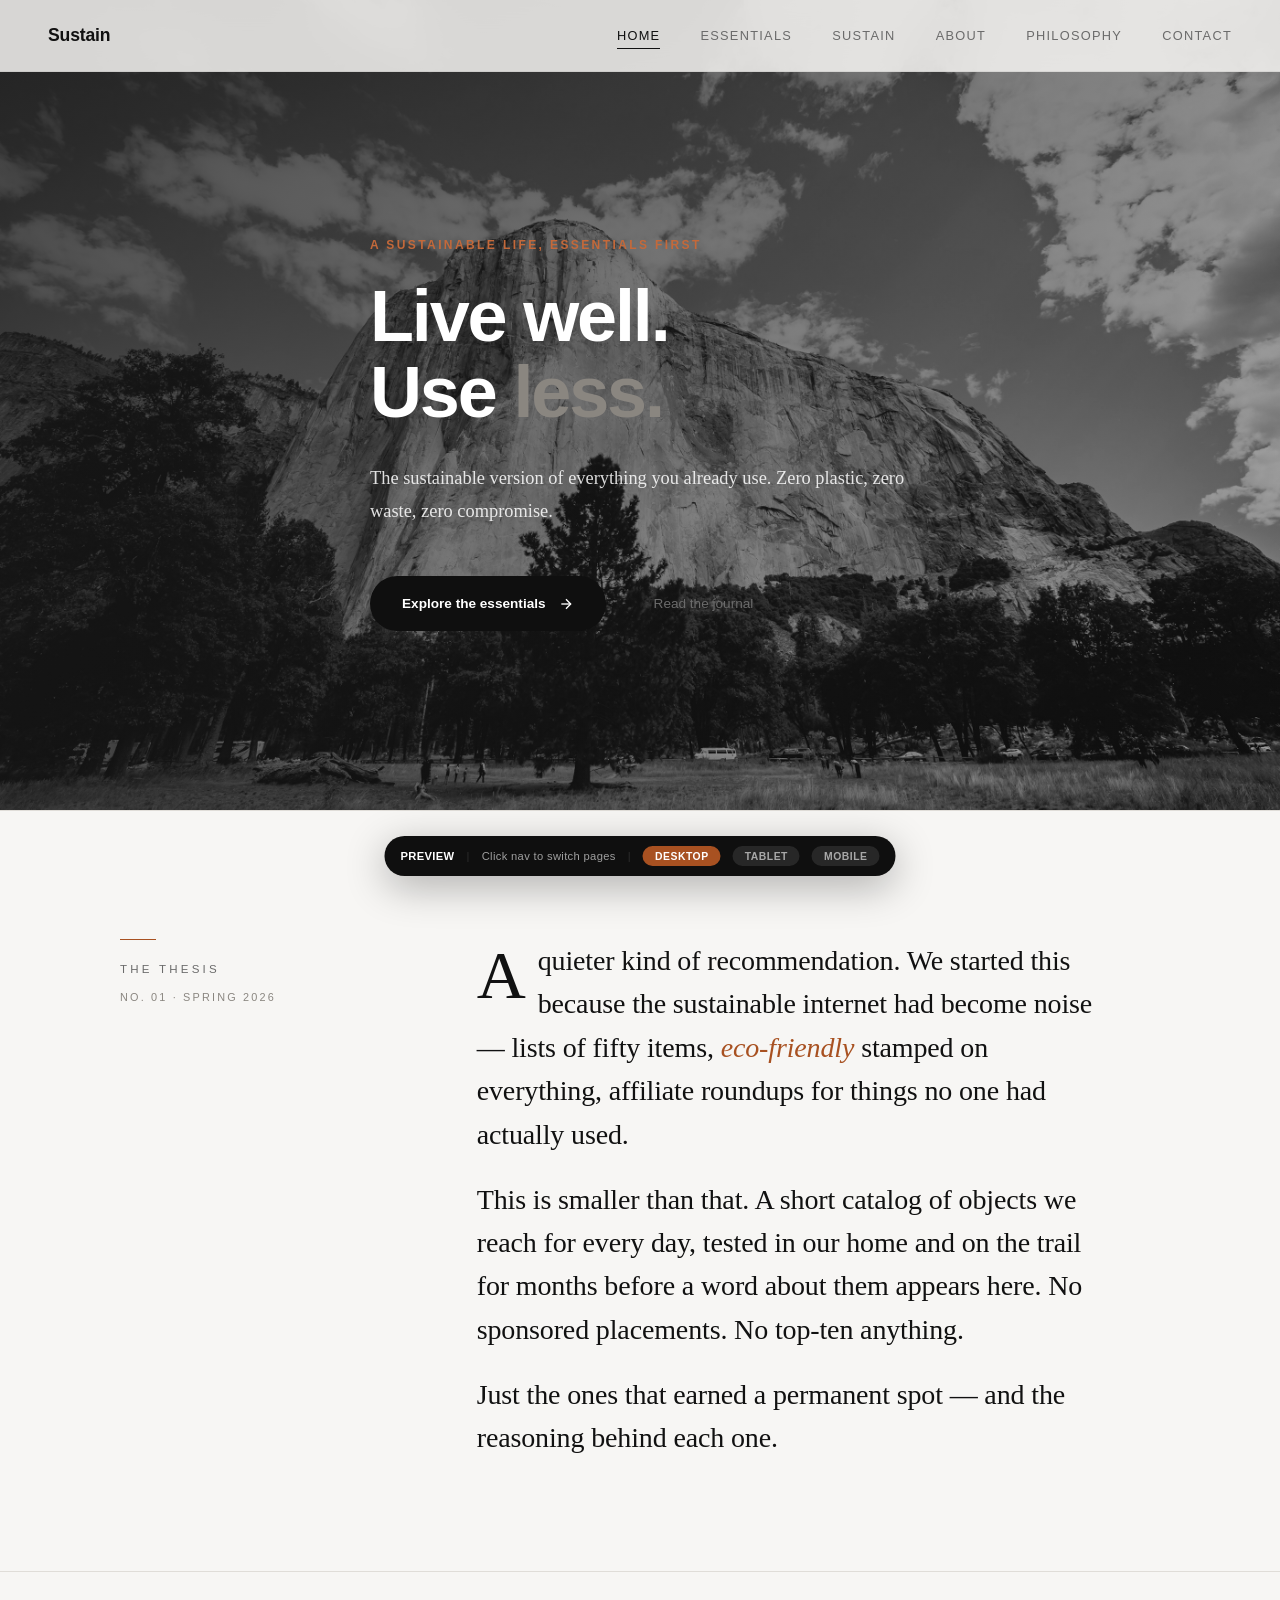
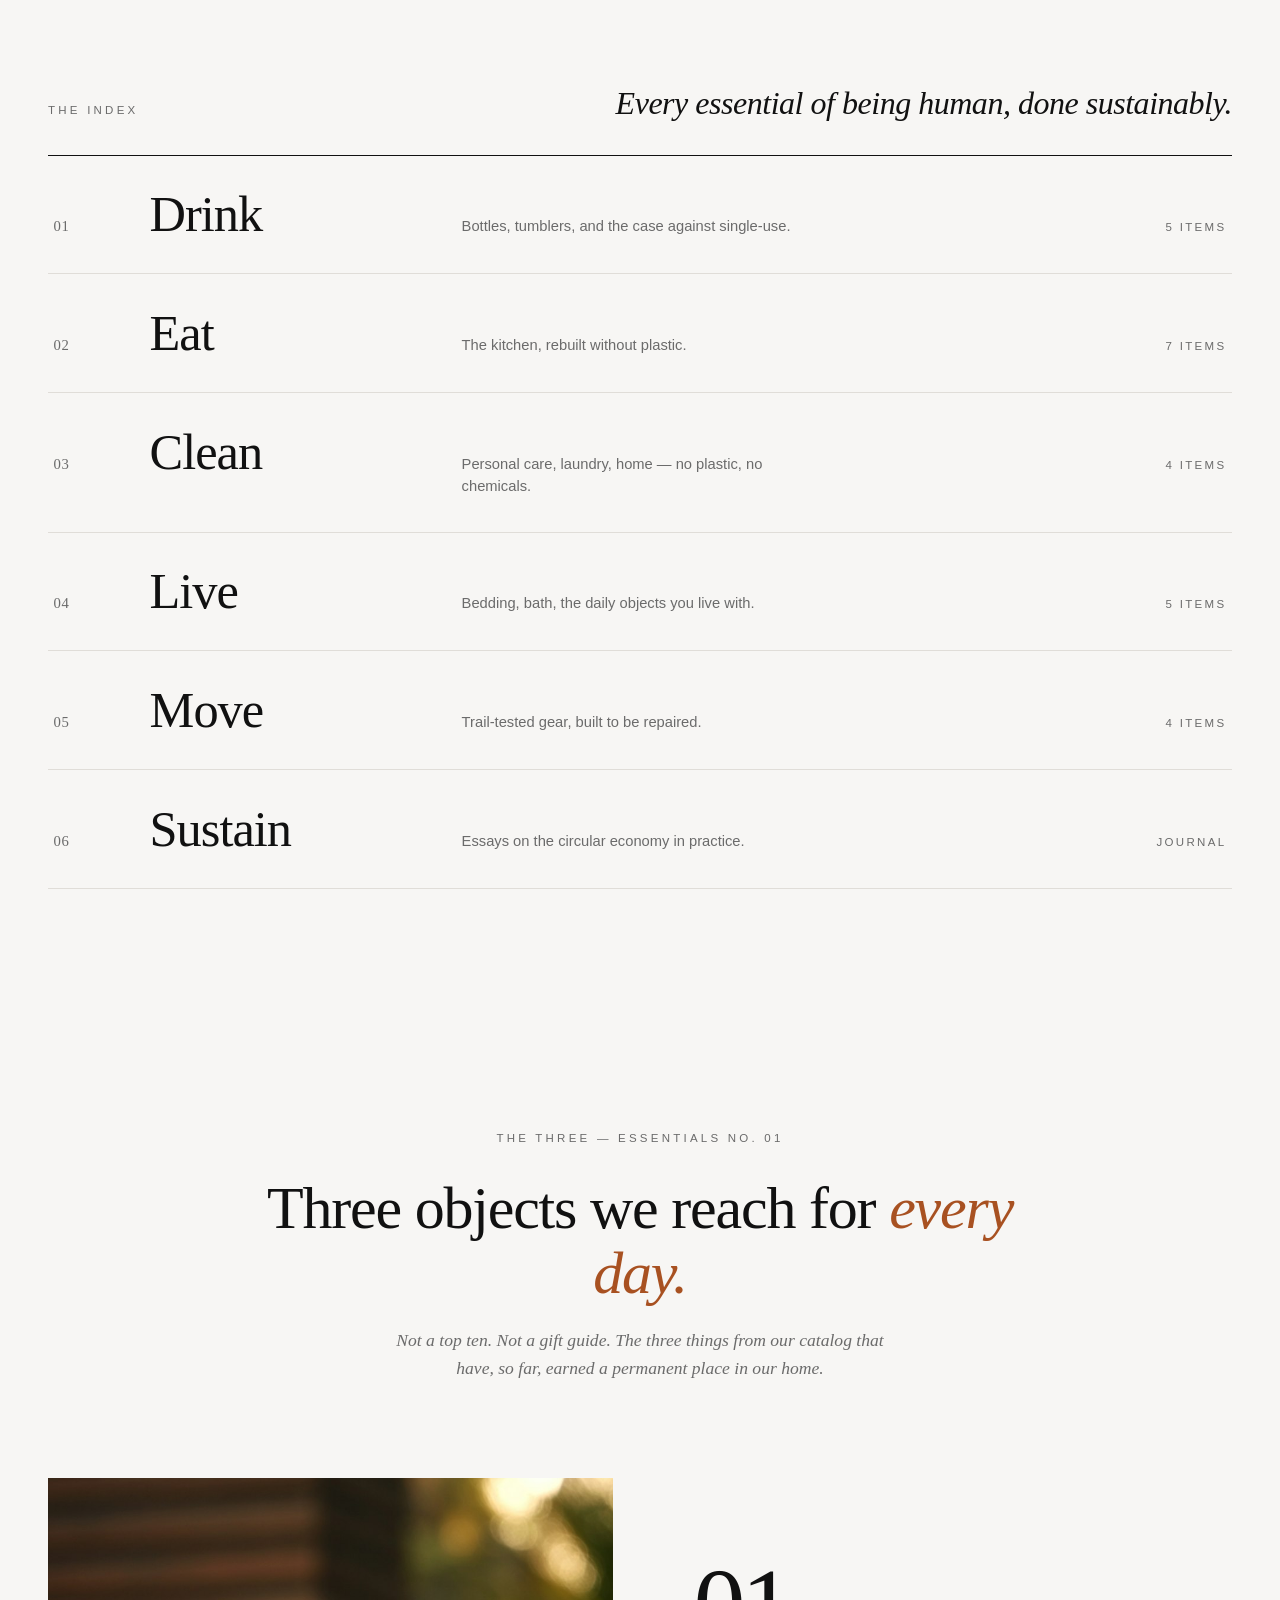
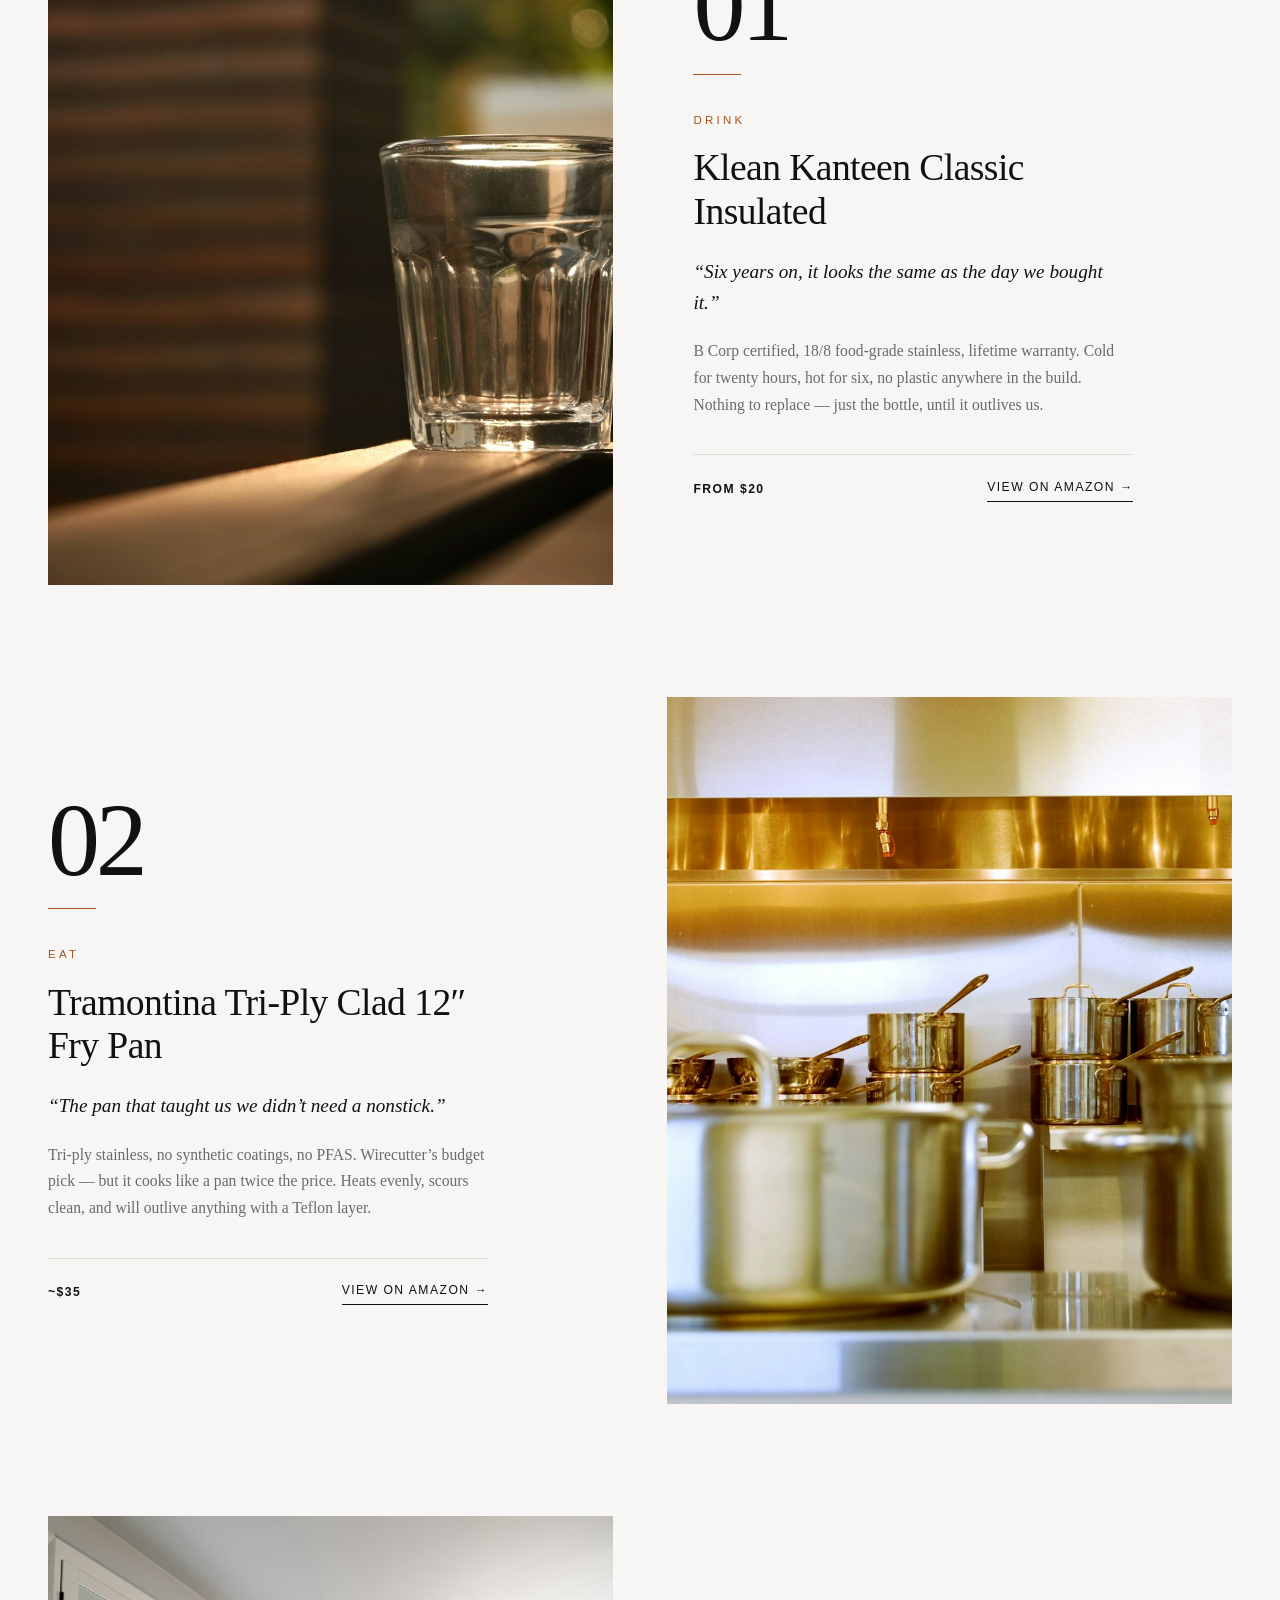
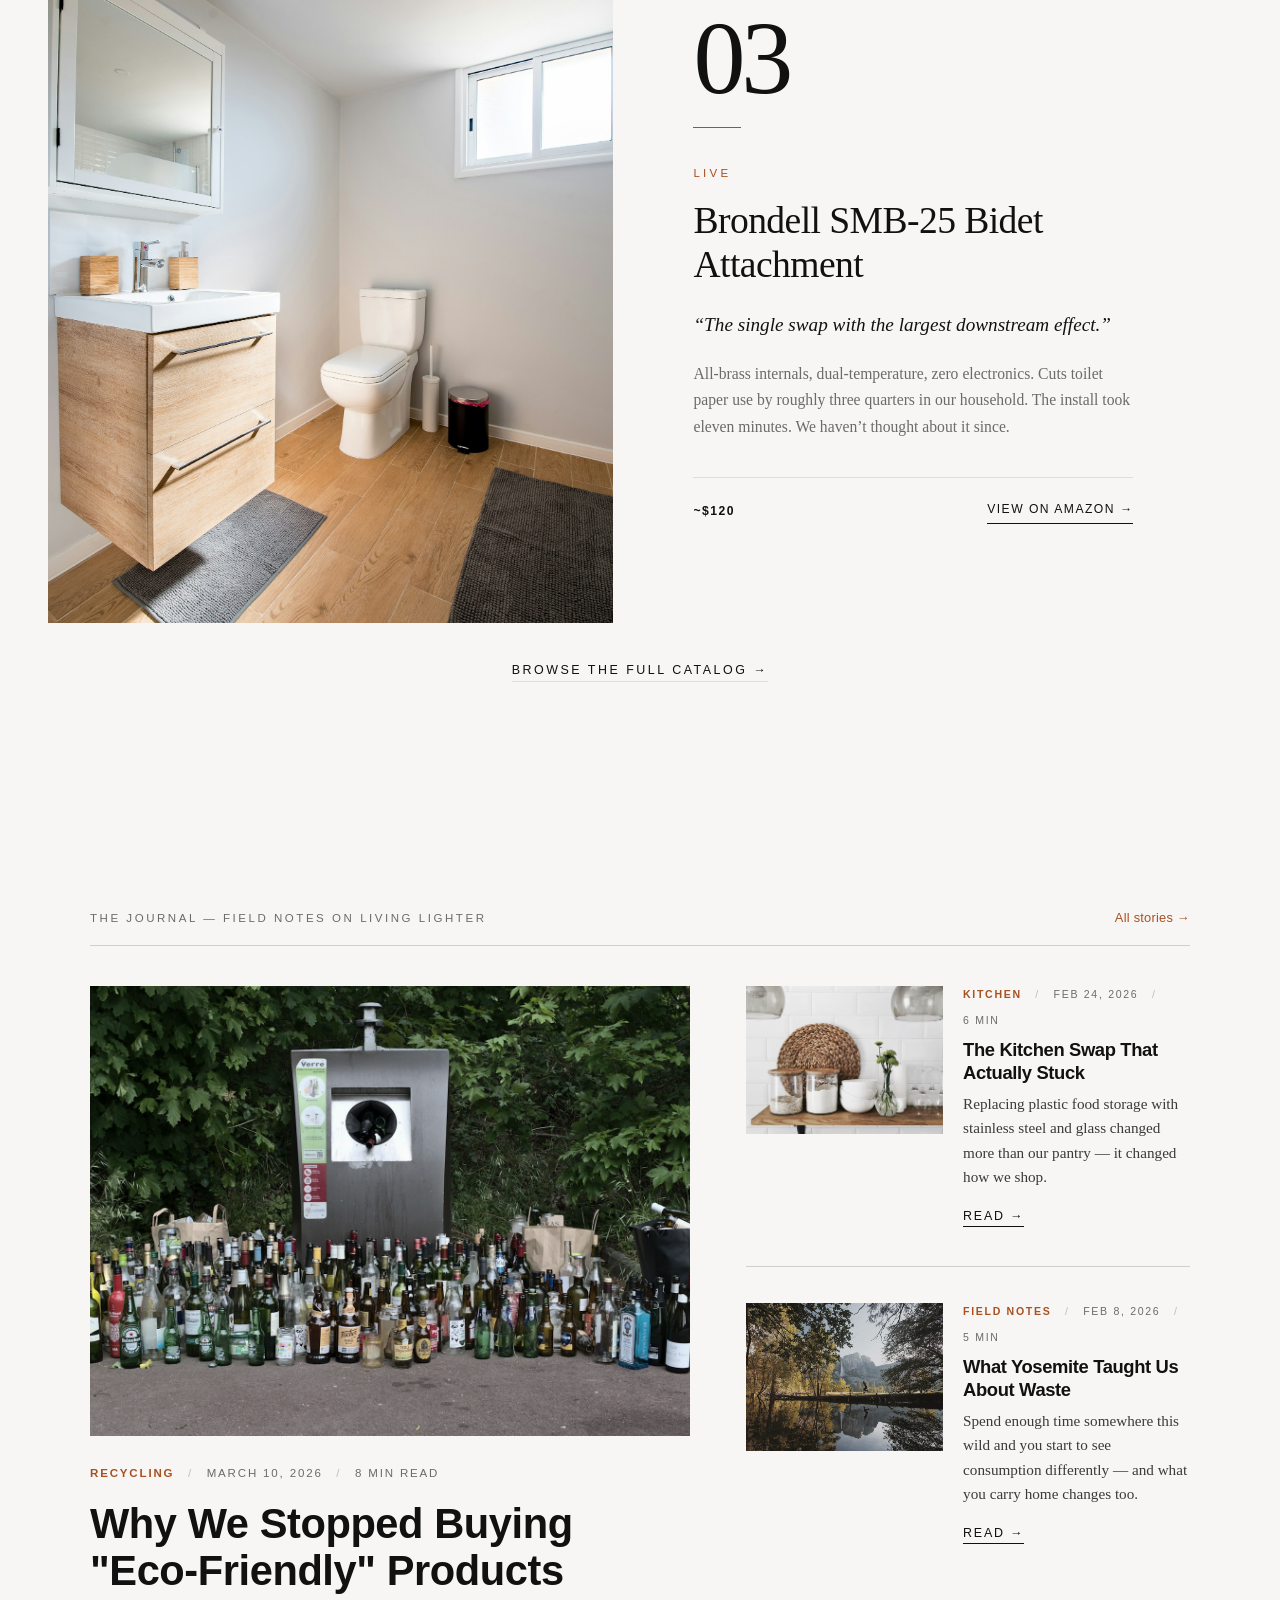
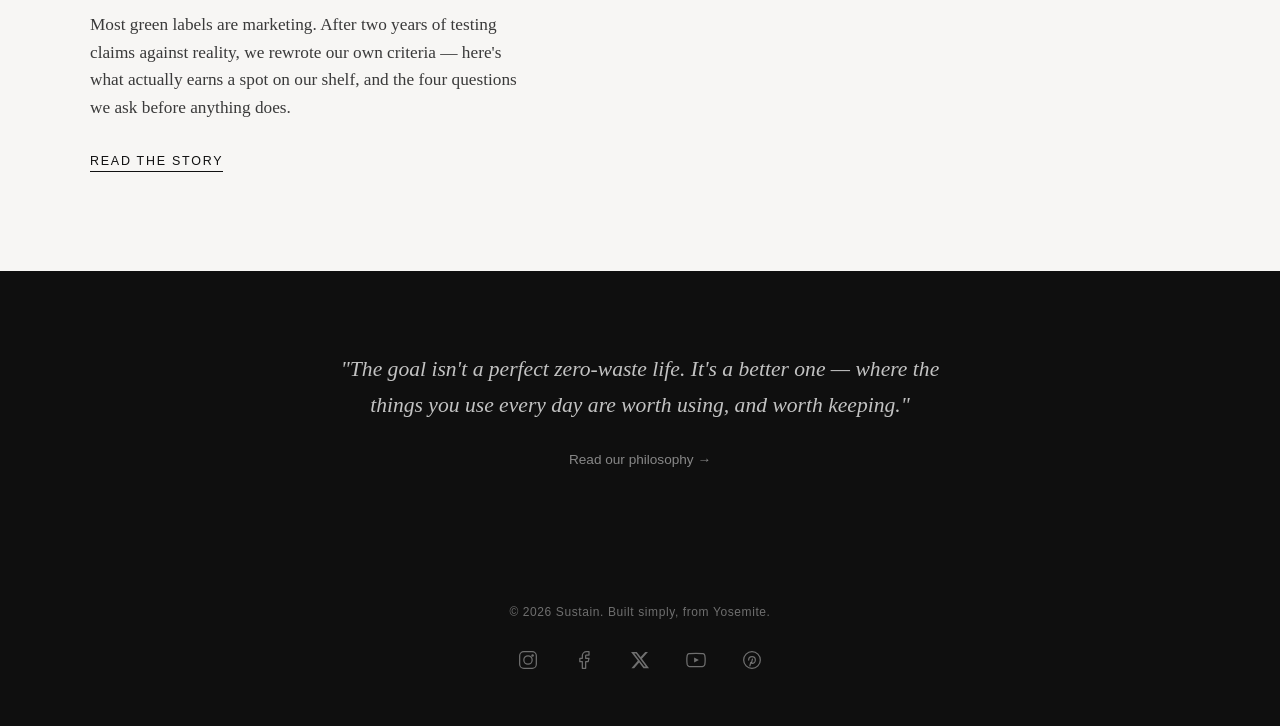
==== commit 3dc857fc: "Mobile redesign: fix overflow, polish nav drawer, tune typography Team review (editorial, Apple HIG," ====
--- a/index.html
+++ b/index.html
@@ -34,11 +34,17 @@
     --radius-sm: 4px;
     --radius-md: 8px;
     --radius-lg: 16px;
+
+    /* Mobile-first tokens (synthesized from design team review) */
+    --pad-x: clamp(1.25rem, 5vw, 3rem);
+    --h1:    clamp(2rem, 8vw, 4.5rem);
+    --h2:    clamp(1.75rem, 6vw, 3rem);
+    --h3:    clamp(1.25rem, 4.5vw, 1.75rem);
 }
 
 *, *::before, *::after { box-sizing: border-box; margin: 0; padding: 0; }
 
-html { scroll-behavior: smooth; }
+html { scroll-behavior: smooth; -webkit-text-size-adjust: 100%; }
 
 body {
     font-family: var(--font-body);
@@ -48,8 +54,20 @@
     line-height: 1.7;
     -webkit-font-smoothing: antialiased;
     -moz-osx-font-smoothing: grayscale;
-    overflow-x: hidden;
-}
+    overflow-x: clip;
+    -webkit-tap-highlight-color: transparent;
+}
+body.nav-open { overflow: hidden; }
+
+/* Mobile overflow guards — systemic fix */
+img, video, iframe { max-width: 100%; height: auto; }
+h1, h2, h3, h4, p { overflow-wrap: break-word; word-break: normal; hyphens: auto; }
+.j-meta-row, .j-meta-row *, .section-label, .journal-eyebrow,
+.trust-text, .cat-num, .cat-count { overflow-wrap: normal; word-break: keep-all; hyphens: manual; white-space: normal; }
+.section-inner, .cat-row, .cat-row > *, .triptych-inner,
+.journal-layout, .edition, .j-item, .j-item > *, .j-lead > *,
+.product-card, .hero-body, .hero-content { min-width: 0; }
+a, button { touch-action: manipulation; }
 
 ::selection {
     background-color: var(--accent);
@@ -182,6 +200,11 @@
     align-items: center;
     justify-content: center;
 }
+.menu-toggle svg { transition: transform 0.3s var(--ease-out); }
+.menu-toggle .icon-open { display: block; }
+.menu-toggle .icon-close { display: none; }
+.menu-toggle.is-open .icon-open { display: none; }
+.menu-toggle.is-open .icon-close { display: block; }
 .menu-toggle svg {
     width: 22px;
     height: 22px;
@@ -212,8 +235,9 @@
     .nav-links li:last-child { border-bottom: none; }
     .nav-links a {
         display: block;
-        padding: 1rem 0;
-        font-size: 0.9rem;
+        padding: 1.25rem 0;
+        font-size: 1rem;
+        letter-spacing: 0.02em;
     }
     .nav-links a::after { display: none; }
 }
@@ -227,6 +251,7 @@
 
 .hero {
     min-height: 90vh;
+    min-height: 90svh;
     display: flex;
     flex-direction: column;
     justify-content: center;
@@ -378,7 +403,7 @@
 
 .cat-name {
     font-family: Georgia, serif;
-    font-size: clamp(2rem, 4.2vw, 3.15rem);
+    font-size: clamp(1.5rem, 7vw, 3.15rem);
     line-height: 1;
     letter-spacing: -0.02em;
     font-weight: 400;
@@ -583,7 +608,7 @@
 }
 .triptych-head h2 {
     font-family: Georgia, serif;
-    font-size: clamp(2.25rem, 5vw, 3.75rem);
+    font-size: clamp(1.75rem, 7vw, 3.75rem);
     line-height: 1.08;
     letter-spacing: -0.02em;
     color: var(--text);
@@ -631,7 +656,7 @@
 
 .edition-number {
     font-family: Georgia, serif;
-    font-size: clamp(4rem, 9vw, 6.5rem);
+    font-size: clamp(2.25rem, 9vw, 6.5rem);
     line-height: 0.85;
     letter-spacing: -0.04em;
     color: var(--text);
@@ -803,7 +828,7 @@
 }
 
 .hero h1 {
-    font-size: clamp(2.8rem, 6vw, 4.5rem);
+    font-size: var(--h1);
     letter-spacing: -0.03em;
     line-height: 1.05;
     margin-bottom: 2rem;
@@ -1591,19 +1616,20 @@
 .j-lead:hover .j-media img { transform: scale(1.02); filter: grayscale(0.15) contrast(1.05); }
 .j-lead .j-body { padding-top: 1.75rem; }
 .j-meta-row {
-    display: flex; gap: 1rem; align-items: center;
+    display: flex; flex-wrap: wrap; gap: 0.5rem 0.85rem; align-items: center;
     font-family: var(--font-display);
     font-size: 0.72rem;
-    letter-spacing: 0.18em;
+    letter-spacing: 0.16em;
     text-transform: uppercase;
     color: var(--color-text-light, #6B6B6B);
     margin-bottom: 1rem;
+    white-space: nowrap;
 }
 .j-cat { color: var(--accent, #A85121); font-weight: 600; }
 .j-sep { opacity: 0.4; }
 .j-lead h3 {
     font-family: var(--font-display);
-    font-size: clamp(1.75rem, 3.2vw, 2.6rem);
+    font-size: clamp(1.4rem, 6vw, 2.6rem);
     line-height: 1.15;
     letter-spacing: -0.01em;
     margin: 0 0 1rem;
@@ -1755,17 +1781,37 @@
 /* ── Responsive ─────────────────────────────────────────────────────── */
 
 @media (max-width: 768px) {
-    .hero { padding: 100px 1.5rem 3rem; min-height: 70vh; padding-top: 140px; }
-    .section { padding: 4rem 1.5rem; }
-    .hero-actions { flex-direction: column; align-items: flex-start; }
-    .hero-secondary { margin-left: 0; }
-    .feature-row { grid-template-columns: 1fr 1fr; }
-    .trust-bar { gap: 1.5rem; padding: 1.5rem; }
+    .hero { padding: 112px var(--pad-x) 3rem; min-height: 78svh; }
+    .hero h1 { line-height: 1.08; letter-spacing: -0.02em; }
+    .hero-body { max-width: none; font-size: 1rem; line-height: 1.65; }
+    .hero-actions { flex-direction: column; align-items: stretch; gap: 0.9rem; }
+    .hero-cta { width: 100%; justify-content: center; padding: 0.95rem 1.25rem; min-height: 48px; }
+    .hero-secondary { margin-left: 0; padding: 12px 0; }
+
+    /* Systemic padding normalization — kills per-section overflow */
+    .section,
+    .cat-index,
+    .triptych,
+    .manifesto,
+    .journal-feature,
+    .blog-cta,
+    .site-footer,
+    .trust-bar { padding-left: var(--pad-x) !important; padding-right: var(--pad-x) !important; }
+    section[style*="padding"] { padding-left: var(--pad-x) !important; padding-right: var(--pad-x) !important; }
+
+    .feature-row { grid-template-columns: 1fr; }
+    .trust-bar { gap: 1.25rem; }
     .trust-divider { display: none; }
+
+    /* Larger tap targets */
+    .product-card, .j-lead, .j-item { -webkit-tap-highlight-color: rgba(168, 81, 33, 0.08); }
+    .nav-brand { padding: 8px 4px; margin: -8px -4px; }
 }
 
 @media (max-width: 480px) {
-    .feature-row { grid-template-columns: 1fr; }
+    :root { --pad-x: 1.25rem; }
+    .featured-row, .product-grid { grid-template-columns: 1fr !important; }
+    .cat-teaser { max-width: 100% !important; }
 }
     </style>
 </head>
@@ -1777,8 +1823,11 @@
 <nav class="site-nav" role="navigation" aria-label="Primary">
     <a class="nav-brand" onclick="showPage('home')">Sustain</a>
     <button class="menu-toggle" aria-expanded="false" aria-label="Open menu" onclick="toggleMenu()">
-        <svg viewBox="0 0 24 24" aria-hidden="true">
-            <line x1="3" y1="6" x2="21" y2="6"/><line x1="3" y1="12" x2="21" y2="12"/><line x1="3" y1="18" x2="21" y2="18"/>
+        <svg class="icon-open" viewBox="0 0 24 24" aria-hidden="true">
+            <line x1="3" y1="7" x2="21" y2="7"/><line x1="3" y1="12" x2="21" y2="12"/><line x1="3" y1="17" x2="21" y2="17"/>
+        </svg>
+        <svg class="icon-close" viewBox="0 0 24 24" aria-hidden="true">
+            <line x1="5" y1="5" x2="19" y2="19"/><line x1="19" y1="5" x2="5" y2="19"/>
         </svg>
     </button>
     <ul class="nav-links" id="nav-links">
@@ -1800,7 +1849,7 @@
     <!-- ── HERO: Full-bleed image with text overlay ──────────────────── -->
     <section class="hero hero-img-bg">
         <div style="position:absolute;inset:0;z-index:0;">
-            <img src="wp-content/themes/flavor-child/images/hero-el-capitan.jpg" alt="El Capitan, Yosemite National Park" style="width:100%;height:100%;object-fit:cover;object-position:center 35%;display:block;filter:grayscale(1) contrast(1.08);">
+            <img src="wp-content/themes/flavor-child/images/hero-el-capitan.jpg" alt="El Capitan, Yosemite National Park" width="2800" height="1867" fetchpriority="high" decoding="async" style="width:100%;height:100%;object-fit:cover;object-position:center 35%;display:block;filter:grayscale(1) contrast(1.08);">
         </div>
         <div class="hero-overlay"></div>
         <div class="hero-content">
@@ -2734,7 +2783,9 @@
         if (toggle) {
             toggle.setAttribute('aria-expanded', 'false');
             toggle.setAttribute('aria-label', 'Open menu');
+            toggle.classList.remove('is-open');
         }
+        document.body.classList.remove('nav-open');
     };
 
     // Mobile menu
@@ -2744,6 +2795,8 @@
         var isOpen = links.classList.toggle('is-open');
         toggle.setAttribute('aria-expanded', isOpen ? 'true' : 'false');
         toggle.setAttribute('aria-label', isOpen ? 'Close menu' : 'Open menu');
+        toggle.classList.toggle('is-open', isOpen);
+        document.body.classList.toggle('nav-open', isOpen);
     };
 
     document.addEventListener('keydown', function (e) {
